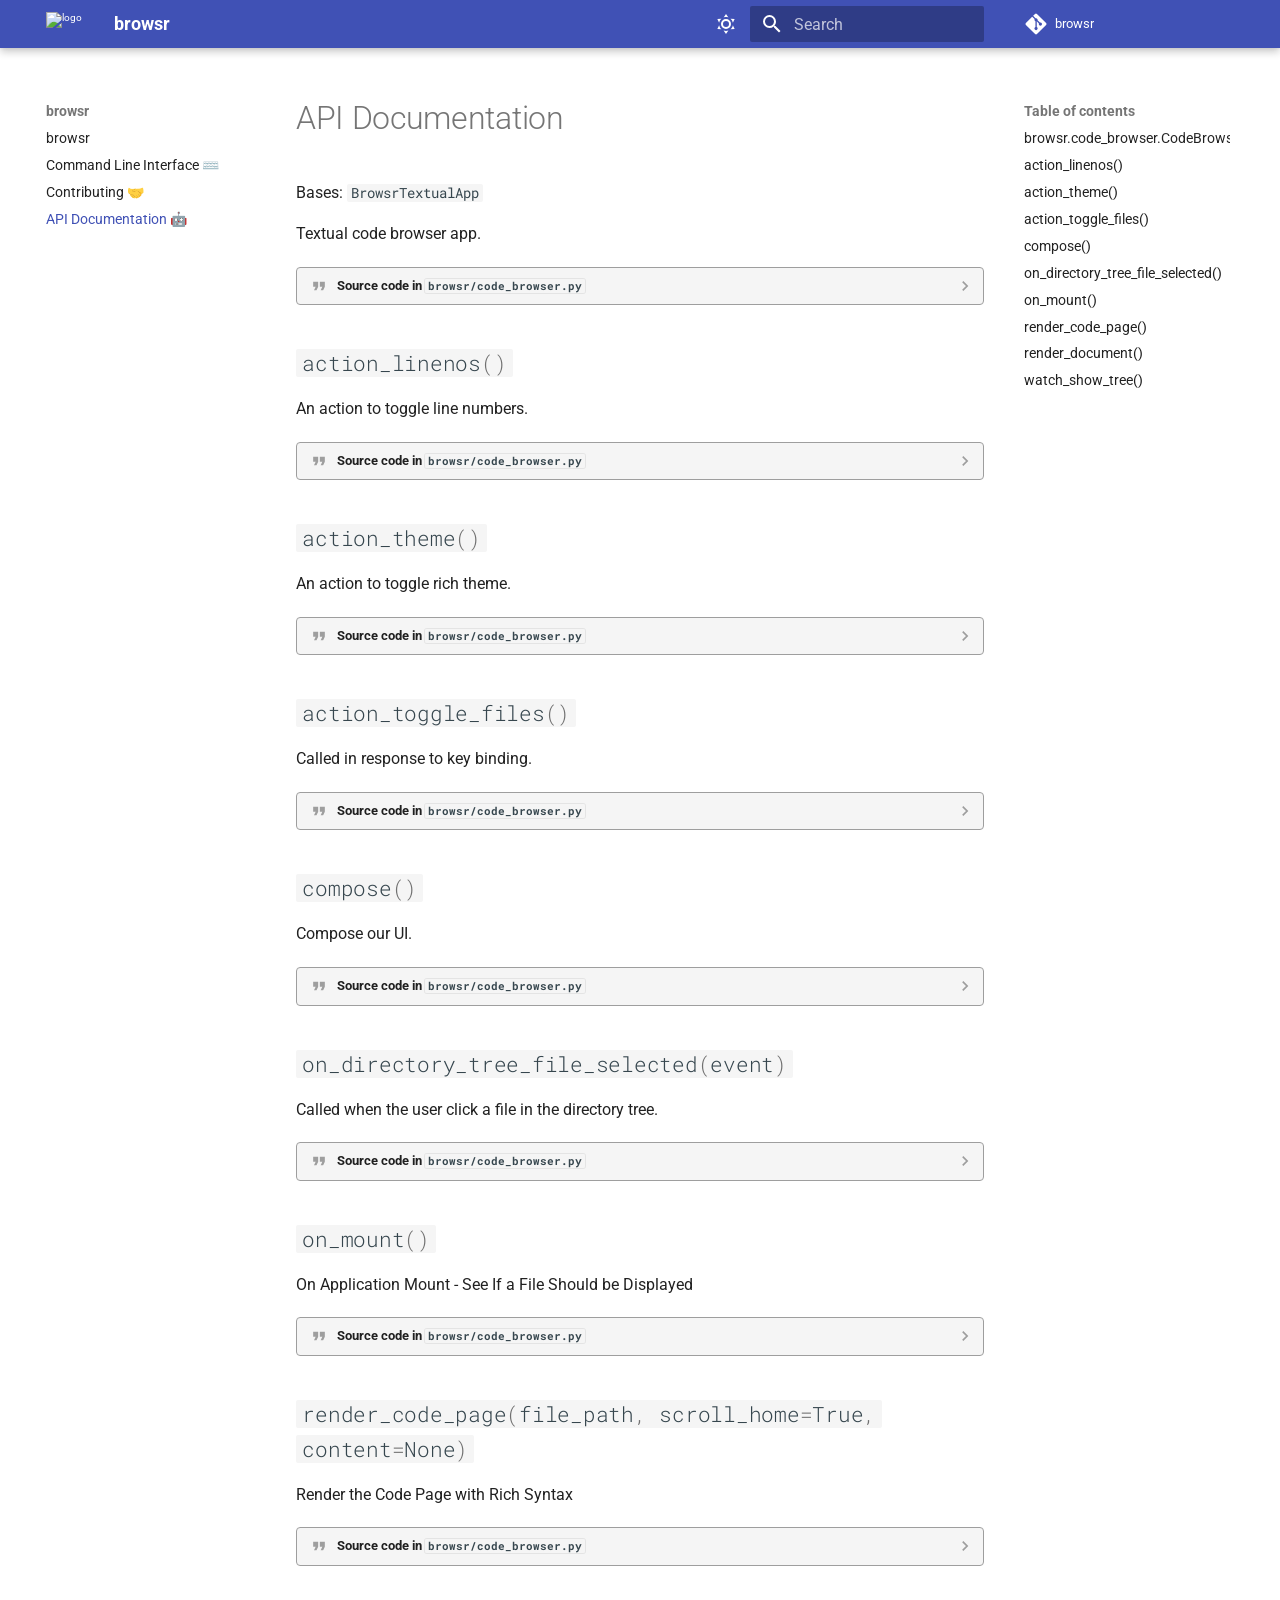
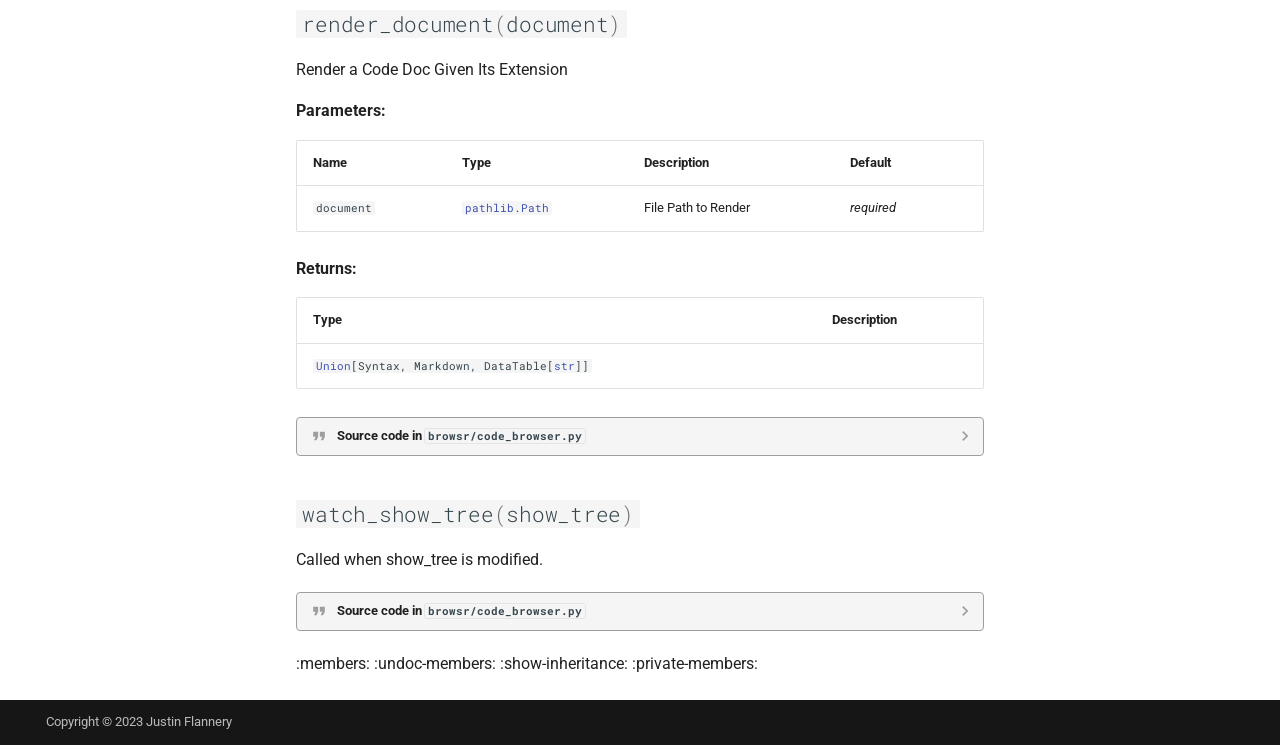
==== api_documentation/index.html @ b97475aa "Deployed babff5e with MkDocs version: 1.4.3" ====
<!doctype html>
<html lang="en" class="no-js">
  <head>
    
      <meta charset="utf-8">
      <meta name="viewport" content="width=device-width,initial-scale=1">
      
      
        <meta name="author" content="Justin Flannery">
      
      
      
        <link rel="prev" href="../contributing/">
      
      
      <link rel="icon" href="https://raw.githubusercontent.com/juftin/juftin/main/static/juftin.png">
      <meta name="generator" content="mkdocs-1.4.3, mkdocs-material-9.1.9">
    
    
      
        <title>API Documentation 🤖 - browsr</title>
      
    
    
      <link rel="stylesheet" href="../assets/stylesheets/main.85bb2934.min.css">
      
        
        <link rel="stylesheet" href="../assets/stylesheets/palette.a6bdf11c.min.css">
      
      

    
    
    
      
        
        
        <link rel="preconnect" href="https://fonts.gstatic.com" crossorigin>
        <link rel="stylesheet" href="https://fonts.googleapis.com/css?family=Roboto:300,300i,400,400i,700,700i%7CRoboto+Mono:400,400i,700,700i&display=fallback">
        <style>:root{--md-text-font:"Roboto";--md-code-font:"Roboto Mono"}</style>
      
    
    
      <link rel="stylesheet" href="../assets/_mkdocstrings.css">
    
    <script>__md_scope=new URL("..",location),__md_hash=e=>[...e].reduce((e,_)=>(e<<5)-e+_.charCodeAt(0),0),__md_get=(e,_=localStorage,t=__md_scope)=>JSON.parse(_.getItem(t.pathname+"."+e)),__md_set=(e,_,t=localStorage,a=__md_scope)=>{try{t.setItem(a.pathname+"."+e,JSON.stringify(_))}catch(e){}}</script>
    
      

    
    
    
  </head>
  
  
    
    
      
    
    
    
    
    <body dir="ltr" data-md-color-scheme="default" data-md-color-primary="indigo" data-md-color-accent="purple">
  
    
    
      <script>var palette=__md_get("__palette");if(palette&&"object"==typeof palette.color)for(var key of Object.keys(palette.color))document.body.setAttribute("data-md-color-"+key,palette.color[key])</script>
    
    <input class="md-toggle" data-md-toggle="drawer" type="checkbox" id="__drawer" autocomplete="off">
    <input class="md-toggle" data-md-toggle="search" type="checkbox" id="__search" autocomplete="off">
    <label class="md-overlay" for="__drawer"></label>
    <div data-md-component="skip">
      
        
        <a href="#api-documentation" class="md-skip">
          Skip to content
        </a>
      
    </div>
    <div data-md-component="announce">
      
    </div>
    
    
      

  

<header class="md-header md-header--shadow" data-md-component="header">
  <nav class="md-header__inner md-grid" aria-label="Header">
    <a href=".." title="browsr" class="md-header__button md-logo" aria-label="browsr" data-md-component="logo">
      
  <img src="https://i.imgur.com/QiAXcEm.png" alt="logo">

    </a>
    <label class="md-header__button md-icon" for="__drawer">
      <svg xmlns="http://www.w3.org/2000/svg" viewBox="0 0 24 24"><path d="M3 6h18v2H3V6m0 5h18v2H3v-2m0 5h18v2H3v-2Z"/></svg>
    </label>
    <div class="md-header__title" data-md-component="header-title">
      <div class="md-header__ellipsis">
        <div class="md-header__topic">
          <span class="md-ellipsis">
            browsr
          </span>
        </div>
        <div class="md-header__topic" data-md-component="header-topic">
          <span class="md-ellipsis">
            
              API Documentation 🤖
            
          </span>
        </div>
      </div>
    </div>
    
      
        <form class="md-header__option" data-md-component="palette">
          
            
            
            
            <input class="md-option" data-md-color-media="(prefers-color-scheme: light)" data-md-color-scheme="default" data-md-color-primary="indigo" data-md-color-accent="purple"  aria-label="Switch to dark mode"  type="radio" name="__palette" id="__palette_1">
            
              <label class="md-header__button md-icon" title="Switch to dark mode" for="__palette_2" hidden>
                <svg xmlns="http://www.w3.org/2000/svg" viewBox="0 0 24 24"><path d="M12 7a5 5 0 0 1 5 5 5 5 0 0 1-5 5 5 5 0 0 1-5-5 5 5 0 0 1 5-5m0 2a3 3 0 0 0-3 3 3 3 0 0 0 3 3 3 3 0 0 0 3-3 3 3 0 0 0-3-3m0-7 2.39 3.42C13.65 5.15 12.84 5 12 5c-.84 0-1.65.15-2.39.42L12 2M3.34 7l4.16-.35A7.2 7.2 0 0 0 5.94 8.5c-.44.74-.69 1.5-.83 2.29L3.34 7m.02 10 1.76-3.77a7.131 7.131 0 0 0 2.38 4.14L3.36 17M20.65 7l-1.77 3.79a7.023 7.023 0 0 0-2.38-4.15l4.15.36m-.01 10-4.14.36c.59-.51 1.12-1.14 1.54-1.86.42-.73.69-1.5.83-2.29L20.64 17M12 22l-2.41-3.44c.74.27 1.55.44 2.41.44.82 0 1.63-.17 2.37-.44L12 22Z"/></svg>
              </label>
            
          
            
            
            
            <input class="md-option" data-md-color-media="(prefers-color-scheme: dark)" data-md-color-scheme="slate" data-md-color-primary="black" data-md-color-accent="indigo"  aria-label="Switch to light mode"  type="radio" name="__palette" id="__palette_2">
            
              <label class="md-header__button md-icon" title="Switch to light mode" for="__palette_1" hidden>
                <svg xmlns="http://www.w3.org/2000/svg" viewBox="0 0 24 24"><path d="m17.75 4.09-2.53 1.94.91 3.06-2.63-1.81-2.63 1.81.91-3.06-2.53-1.94L12.44 4l1.06-3 1.06 3 3.19.09m3.5 6.91-1.64 1.25.59 1.98-1.7-1.17-1.7 1.17.59-1.98L15.75 11l2.06-.05L18.5 9l.69 1.95 2.06.05m-2.28 4.95c.83-.08 1.72 1.1 1.19 1.85-.32.45-.66.87-1.08 1.27C15.17 23 8.84 23 4.94 19.07c-3.91-3.9-3.91-10.24 0-14.14.4-.4.82-.76 1.27-1.08.75-.53 1.93.36 1.85 1.19-.27 2.86.69 5.83 2.89 8.02a9.96 9.96 0 0 0 8.02 2.89m-1.64 2.02a12.08 12.08 0 0 1-7.8-3.47c-2.17-2.19-3.33-5-3.49-7.82-2.81 3.14-2.7 7.96.31 10.98 3.02 3.01 7.84 3.12 10.98.31Z"/></svg>
              </label>
            
          
        </form>
      
    
    
    
      <label class="md-header__button md-icon" for="__search">
        <svg xmlns="http://www.w3.org/2000/svg" viewBox="0 0 24 24"><path d="M9.5 3A6.5 6.5 0 0 1 16 9.5c0 1.61-.59 3.09-1.56 4.23l.27.27h.79l5 5-1.5 1.5-5-5v-.79l-.27-.27A6.516 6.516 0 0 1 9.5 16 6.5 6.5 0 0 1 3 9.5 6.5 6.5 0 0 1 9.5 3m0 2C7 5 5 7 5 9.5S7 14 9.5 14 14 12 14 9.5 12 5 9.5 5Z"/></svg>
      </label>
      <div class="md-search" data-md-component="search" role="dialog">
  <label class="md-search__overlay" for="__search"></label>
  <div class="md-search__inner" role="search">
    <form class="md-search__form" name="search">
      <input type="text" class="md-search__input" name="query" aria-label="Search" placeholder="Search" autocapitalize="off" autocorrect="off" autocomplete="off" spellcheck="false" data-md-component="search-query" required>
      <label class="md-search__icon md-icon" for="__search">
        <svg xmlns="http://www.w3.org/2000/svg" viewBox="0 0 24 24"><path d="M9.5 3A6.5 6.5 0 0 1 16 9.5c0 1.61-.59 3.09-1.56 4.23l.27.27h.79l5 5-1.5 1.5-5-5v-.79l-.27-.27A6.516 6.516 0 0 1 9.5 16 6.5 6.5 0 0 1 3 9.5 6.5 6.5 0 0 1 9.5 3m0 2C7 5 5 7 5 9.5S7 14 9.5 14 14 12 14 9.5 12 5 9.5 5Z"/></svg>
        <svg xmlns="http://www.w3.org/2000/svg" viewBox="0 0 24 24"><path d="M20 11v2H8l5.5 5.5-1.42 1.42L4.16 12l7.92-7.92L13.5 5.5 8 11h12Z"/></svg>
      </label>
      <nav class="md-search__options" aria-label="Search">
        
        <button type="reset" class="md-search__icon md-icon" title="Clear" aria-label="Clear" tabindex="-1">
          <svg xmlns="http://www.w3.org/2000/svg" viewBox="0 0 24 24"><path d="M19 6.41 17.59 5 12 10.59 6.41 5 5 6.41 10.59 12 5 17.59 6.41 19 12 13.41 17.59 19 19 17.59 13.41 12 19 6.41Z"/></svg>
        </button>
      </nav>
      
    </form>
    <div class="md-search__output">
      <div class="md-search__scrollwrap" data-md-scrollfix>
        <div class="md-search-result" data-md-component="search-result">
          <div class="md-search-result__meta">
            Initializing search
          </div>
          <ol class="md-search-result__list" role="presentation"></ol>
        </div>
      </div>
    </div>
  </div>
</div>
    
    
      <div class="md-header__source">
        <a href="https://github.com/juftin/browsr" title="Go to repository" class="md-source" data-md-component="source">
  <div class="md-source__icon md-icon">
    
    <svg xmlns="http://www.w3.org/2000/svg" viewBox="0 0 448 512"><!--! Font Awesome Free 6.4.0 by @fontawesome - https://fontawesome.com License - https://fontawesome.com/license/free (Icons: CC BY 4.0, Fonts: SIL OFL 1.1, Code: MIT License) Copyright 2023 Fonticons, Inc.--><path d="M439.55 236.05 244 40.45a28.87 28.87 0 0 0-40.81 0l-40.66 40.63 51.52 51.52c27.06-9.14 52.68 16.77 43.39 43.68l49.66 49.66c34.23-11.8 61.18 31 35.47 56.69-26.49 26.49-70.21-2.87-56-37.34L240.22 199v121.85c25.3 12.54 22.26 41.85 9.08 55a34.34 34.34 0 0 1-48.55 0c-17.57-17.6-11.07-46.91 11.25-56v-123c-20.8-8.51-24.6-30.74-18.64-45L142.57 101 8.45 235.14a28.86 28.86 0 0 0 0 40.81l195.61 195.6a28.86 28.86 0 0 0 40.8 0l194.69-194.69a28.86 28.86 0 0 0 0-40.81z"/></svg>
  </div>
  <div class="md-source__repository">
    browsr
  </div>
</a>
      </div>
    
  </nav>
  
</header>
    
    <div class="md-container" data-md-component="container">
      
      
        
          
        
      
      <main class="md-main" data-md-component="main">
        <div class="md-main__inner md-grid">
          
            
              
              <div class="md-sidebar md-sidebar--primary" data-md-component="sidebar" data-md-type="navigation" >
                <div class="md-sidebar__scrollwrap">
                  <div class="md-sidebar__inner">
                    


<nav class="md-nav md-nav--primary" aria-label="Navigation" data-md-level="0">
  <label class="md-nav__title" for="__drawer">
    <a href=".." title="browsr" class="md-nav__button md-logo" aria-label="browsr" data-md-component="logo">
      
  <img src="https://i.imgur.com/QiAXcEm.png" alt="logo">

    </a>
    browsr
  </label>
  
    <div class="md-nav__source">
      <a href="https://github.com/juftin/browsr" title="Go to repository" class="md-source" data-md-component="source">
  <div class="md-source__icon md-icon">
    
    <svg xmlns="http://www.w3.org/2000/svg" viewBox="0 0 448 512"><!--! Font Awesome Free 6.4.0 by @fontawesome - https://fontawesome.com License - https://fontawesome.com/license/free (Icons: CC BY 4.0, Fonts: SIL OFL 1.1, Code: MIT License) Copyright 2023 Fonticons, Inc.--><path d="M439.55 236.05 244 40.45a28.87 28.87 0 0 0-40.81 0l-40.66 40.63 51.52 51.52c27.06-9.14 52.68 16.77 43.39 43.68l49.66 49.66c34.23-11.8 61.18 31 35.47 56.69-26.49 26.49-70.21-2.87-56-37.34L240.22 199v121.85c25.3 12.54 22.26 41.85 9.08 55a34.34 34.34 0 0 1-48.55 0c-17.57-17.6-11.07-46.91 11.25-56v-123c-20.8-8.51-24.6-30.74-18.64-45L142.57 101 8.45 235.14a28.86 28.86 0 0 0 0 40.81l195.61 195.6a28.86 28.86 0 0 0 40.8 0l194.69-194.69a28.86 28.86 0 0 0 0-40.81z"/></svg>
  </div>
  <div class="md-source__repository">
    browsr
  </div>
</a>
    </div>
  
  <ul class="md-nav__list" data-md-scrollfix>
    
      
      
      

  
  
  
    <li class="md-nav__item">
      <a href=".." class="md-nav__link">
        browsr
      </a>
    </li>
  

    
      
      
      

  
  
  
    <li class="md-nav__item">
      <a href="../cli/" class="md-nav__link">
        Command Line Interface ⌨️
      </a>
    </li>
  

    
      
      
      

  
  
  
    <li class="md-nav__item">
      <a href="../contributing/" class="md-nav__link">
        Contributing 🤝
      </a>
    </li>
  

    
      
      
      

  
  
    
  
  
    <li class="md-nav__item md-nav__item--active">
      
      <input class="md-nav__toggle md-toggle" type="checkbox" id="__toc">
      
      
        
      
      
        <label class="md-nav__link md-nav__link--active" for="__toc">
          API Documentation 🤖
          <span class="md-nav__icon md-icon"></span>
        </label>
      
      <a href="./" class="md-nav__link md-nav__link--active">
        API Documentation 🤖
      </a>
      
        

<nav class="md-nav md-nav--secondary" aria-label="Table of contents">
  
  
  
    
  
  
    <label class="md-nav__title" for="__toc">
      <span class="md-nav__icon md-icon"></span>
      Table of contents
    </label>
    <ul class="md-nav__list" data-md-component="toc" data-md-scrollfix>
      
        <li class="md-nav__item">
  <a href="#browsr.code_browser.CodeBrowser" class="md-nav__link">
    browsr.code_browser.CodeBrowser
  </a>
  
</li>
      
        <li class="md-nav__item">
  <a href="#browsr.code_browser.CodeBrowser.action_linenos" class="md-nav__link">
    action_linenos()
  </a>
  
</li>
      
        <li class="md-nav__item">
  <a href="#browsr.code_browser.CodeBrowser.action_theme" class="md-nav__link">
    action_theme()
  </a>
  
</li>
      
        <li class="md-nav__item">
  <a href="#browsr.code_browser.CodeBrowser.action_toggle_files" class="md-nav__link">
    action_toggle_files()
  </a>
  
</li>
      
        <li class="md-nav__item">
  <a href="#browsr.code_browser.CodeBrowser.compose" class="md-nav__link">
    compose()
  </a>
  
</li>
      
        <li class="md-nav__item">
  <a href="#browsr.code_browser.CodeBrowser.on_directory_tree_file_selected" class="md-nav__link">
    on_directory_tree_file_selected()
  </a>
  
</li>
      
        <li class="md-nav__item">
  <a href="#browsr.code_browser.CodeBrowser.on_mount" class="md-nav__link">
    on_mount()
  </a>
  
</li>
      
        <li class="md-nav__item">
  <a href="#browsr.code_browser.CodeBrowser.render_code_page" class="md-nav__link">
    render_code_page()
  </a>
  
</li>
      
        <li class="md-nav__item">
  <a href="#browsr.code_browser.CodeBrowser.render_document" class="md-nav__link">
    render_document()
  </a>
  
</li>
      
        <li class="md-nav__item">
  <a href="#browsr.code_browser.CodeBrowser.watch_show_tree" class="md-nav__link">
    watch_show_tree()
  </a>
  
</li>
      
    </ul>
  
</nav>
      
    </li>
  

    
  </ul>
</nav>
                  </div>
                </div>
              </div>
            
            
              
              <div class="md-sidebar md-sidebar--secondary" data-md-component="sidebar" data-md-type="toc" >
                <div class="md-sidebar__scrollwrap">
                  <div class="md-sidebar__inner">
                    

<nav class="md-nav md-nav--secondary" aria-label="Table of contents">
  
  
  
    
  
  
    <label class="md-nav__title" for="__toc">
      <span class="md-nav__icon md-icon"></span>
      Table of contents
    </label>
    <ul class="md-nav__list" data-md-component="toc" data-md-scrollfix>
      
        <li class="md-nav__item">
  <a href="#browsr.code_browser.CodeBrowser" class="md-nav__link">
    browsr.code_browser.CodeBrowser
  </a>
  
</li>
      
        <li class="md-nav__item">
  <a href="#browsr.code_browser.CodeBrowser.action_linenos" class="md-nav__link">
    action_linenos()
  </a>
  
</li>
      
        <li class="md-nav__item">
  <a href="#browsr.code_browser.CodeBrowser.action_theme" class="md-nav__link">
    action_theme()
  </a>
  
</li>
      
        <li class="md-nav__item">
  <a href="#browsr.code_browser.CodeBrowser.action_toggle_files" class="md-nav__link">
    action_toggle_files()
  </a>
  
</li>
      
        <li class="md-nav__item">
  <a href="#browsr.code_browser.CodeBrowser.compose" class="md-nav__link">
    compose()
  </a>
  
</li>
      
        <li class="md-nav__item">
  <a href="#browsr.code_browser.CodeBrowser.on_directory_tree_file_selected" class="md-nav__link">
    on_directory_tree_file_selected()
  </a>
  
</li>
      
        <li class="md-nav__item">
  <a href="#browsr.code_browser.CodeBrowser.on_mount" class="md-nav__link">
    on_mount()
  </a>
  
</li>
      
        <li class="md-nav__item">
  <a href="#browsr.code_browser.CodeBrowser.render_code_page" class="md-nav__link">
    render_code_page()
  </a>
  
</li>
      
        <li class="md-nav__item">
  <a href="#browsr.code_browser.CodeBrowser.render_document" class="md-nav__link">
    render_document()
  </a>
  
</li>
      
        <li class="md-nav__item">
  <a href="#browsr.code_browser.CodeBrowser.watch_show_tree" class="md-nav__link">
    watch_show_tree()
  </a>
  
</li>
      
    </ul>
  
</nav>
                  </div>
                </div>
              </div>
            
          
          
            <div class="md-content" data-md-component="content">
              <article class="md-content__inner md-typeset">
                
                  

  
  


<h1 id="api-documentation">API Documentation<a class="headerlink" href="#api-documentation" title="Permanent link">#</a></h1>


<div class="doc doc-object doc-class">


<a id="browsr.code_browser.CodeBrowser"></a>
  <div class="doc doc-contents first">
      <p class="doc doc-class-bases">
        Bases: <code><span title="browsr._base.BrowsrTextualApp">BrowsrTextualApp</span></code></p>

  
      <p>Textual code browser app.</p>


        <details class="quote">
          <summary>Source code in <code>browsr/code_browser.py</code></summary>
          <div class="highlight"><table class="highlighttable"><tr><td class="linenos"><div class="linenodiv"><pre><span></span><span class="normal"><a href="#__codelineno-0-75"> 75</a></span>
<span class="normal"><a href="#__codelineno-0-76"> 76</a></span>
<span class="normal"><a href="#__codelineno-0-77"> 77</a></span>
<span class="normal"><a href="#__codelineno-0-78"> 78</a></span>
<span class="normal"><a href="#__codelineno-0-79"> 79</a></span>
<span class="normal"><a href="#__codelineno-0-80"> 80</a></span>
<span class="normal"><a href="#__codelineno-0-81"> 81</a></span>
<span class="normal"><a href="#__codelineno-0-82"> 82</a></span>
<span class="normal"><a href="#__codelineno-0-83"> 83</a></span>
<span class="normal"><a href="#__codelineno-0-84"> 84</a></span>
<span class="normal"><a href="#__codelineno-0-85"> 85</a></span>
<span class="normal"><a href="#__codelineno-0-86"> 86</a></span>
<span class="normal"><a href="#__codelineno-0-87"> 87</a></span>
<span class="normal"><a href="#__codelineno-0-88"> 88</a></span>
<span class="normal"><a href="#__codelineno-0-89"> 89</a></span>
<span class="normal"><a href="#__codelineno-0-90"> 90</a></span>
<span class="normal"><a href="#__codelineno-0-91"> 91</a></span>
<span class="normal"><a href="#__codelineno-0-92"> 92</a></span>
<span class="normal"><a href="#__codelineno-0-93"> 93</a></span>
<span class="normal"><a href="#__codelineno-0-94"> 94</a></span>
<span class="normal"><a href="#__codelineno-0-95"> 95</a></span>
<span class="normal"><a href="#__codelineno-0-96"> 96</a></span>
<span class="normal"><a href="#__codelineno-0-97"> 97</a></span>
<span class="normal"><a href="#__codelineno-0-98"> 98</a></span>
<span class="normal"><a href="#__codelineno-0-99"> 99</a></span>
<span class="normal"><a href="#__codelineno-0-100">100</a></span>
<span class="normal"><a href="#__codelineno-0-101">101</a></span>
<span class="normal"><a href="#__codelineno-0-102">102</a></span>
<span class="normal"><a href="#__codelineno-0-103">103</a></span>
<span class="normal"><a href="#__codelineno-0-104">104</a></span>
<span class="normal"><a href="#__codelineno-0-105">105</a></span>
<span class="normal"><a href="#__codelineno-0-106">106</a></span>
<span class="normal"><a href="#__codelineno-0-107">107</a></span>
<span class="normal"><a href="#__codelineno-0-108">108</a></span>
<span class="normal"><a href="#__codelineno-0-109">109</a></span>
<span class="normal"><a href="#__codelineno-0-110">110</a></span>
<span class="normal"><a href="#__codelineno-0-111">111</a></span>
<span class="normal"><a href="#__codelineno-0-112">112</a></span>
<span class="normal"><a href="#__codelineno-0-113">113</a></span>
<span class="normal"><a href="#__codelineno-0-114">114</a></span>
<span class="normal"><a href="#__codelineno-0-115">115</a></span>
<span class="normal"><a href="#__codelineno-0-116">116</a></span>
<span class="normal"><a href="#__codelineno-0-117">117</a></span>
<span class="normal"><a href="#__codelineno-0-118">118</a></span>
<span class="normal"><a href="#__codelineno-0-119">119</a></span>
<span class="normal"><a href="#__codelineno-0-120">120</a></span>
<span class="normal"><a href="#__codelineno-0-121">121</a></span>
<span class="normal"><a href="#__codelineno-0-122">122</a></span>
<span class="normal"><a href="#__codelineno-0-123">123</a></span>
<span class="normal"><a href="#__codelineno-0-124">124</a></span>
<span class="normal"><a href="#__codelineno-0-125">125</a></span>
<span class="normal"><a href="#__codelineno-0-126">126</a></span>
<span class="normal"><a href="#__codelineno-0-127">127</a></span>
<span class="normal"><a href="#__codelineno-0-128">128</a></span>
<span class="normal"><a href="#__codelineno-0-129">129</a></span>
<span class="normal"><a href="#__codelineno-0-130">130</a></span>
<span class="normal"><a href="#__codelineno-0-131">131</a></span>
<span class="normal"><a href="#__codelineno-0-132">132</a></span>
<span class="normal"><a href="#__codelineno-0-133">133</a></span>
<span class="normal"><a href="#__codelineno-0-134">134</a></span>
<span class="normal"><a href="#__codelineno-0-135">135</a></span>
<span class="normal"><a href="#__codelineno-0-136">136</a></span>
<span class="normal"><a href="#__codelineno-0-137">137</a></span>
<span class="normal"><a href="#__codelineno-0-138">138</a></span>
<span class="normal"><a href="#__codelineno-0-139">139</a></span>
<span class="normal"><a href="#__codelineno-0-140">140</a></span>
<span class="normal"><a href="#__codelineno-0-141">141</a></span>
<span class="normal"><a href="#__codelineno-0-142">142</a></span>
<span class="normal"><a href="#__codelineno-0-143">143</a></span>
<span class="normal"><a href="#__codelineno-0-144">144</a></span>
<span class="normal"><a href="#__codelineno-0-145">145</a></span>
<span class="normal"><a href="#__codelineno-0-146">146</a></span>
<span class="normal"><a href="#__codelineno-0-147">147</a></span>
<span class="normal"><a href="#__codelineno-0-148">148</a></span>
<span class="normal"><a href="#__codelineno-0-149">149</a></span>
<span class="normal"><a href="#__codelineno-0-150">150</a></span>
<span class="normal"><a href="#__codelineno-0-151">151</a></span>
<span class="normal"><a href="#__codelineno-0-152">152</a></span>
<span class="normal"><a href="#__codelineno-0-153">153</a></span>
<span class="normal"><a href="#__codelineno-0-154">154</a></span>
<span class="normal"><a href="#__codelineno-0-155">155</a></span>
<span class="normal"><a href="#__codelineno-0-156">156</a></span>
<span class="normal"><a href="#__codelineno-0-157">157</a></span>
<span class="normal"><a href="#__codelineno-0-158">158</a></span>
<span class="normal"><a href="#__codelineno-0-159">159</a></span>
<span class="normal"><a href="#__codelineno-0-160">160</a></span>
<span class="normal"><a href="#__codelineno-0-161">161</a></span>
<span class="normal"><a href="#__codelineno-0-162">162</a></span>
<span class="normal"><a href="#__codelineno-0-163">163</a></span>
<span class="normal"><a href="#__codelineno-0-164">164</a></span>
<span class="normal"><a href="#__codelineno-0-165">165</a></span>
<span class="normal"><a href="#__codelineno-0-166">166</a></span>
<span class="normal"><a href="#__codelineno-0-167">167</a></span>
<span class="normal"><a href="#__codelineno-0-168">168</a></span>
<span class="normal"><a href="#__codelineno-0-169">169</a></span>
<span class="normal"><a href="#__codelineno-0-170">170</a></span>
<span class="normal"><a href="#__codelineno-0-171">171</a></span>
<span class="normal"><a href="#__codelineno-0-172">172</a></span>
<span class="normal"><a href="#__codelineno-0-173">173</a></span>
<span class="normal"><a href="#__codelineno-0-174">174</a></span>
<span class="normal"><a href="#__codelineno-0-175">175</a></span>
<span class="normal"><a href="#__codelineno-0-176">176</a></span>
<span class="normal"><a href="#__codelineno-0-177">177</a></span>
<span class="normal"><a href="#__codelineno-0-178">178</a></span>
<span class="normal"><a href="#__codelineno-0-179">179</a></span>
<span class="normal"><a href="#__codelineno-0-180">180</a></span>
<span class="normal"><a href="#__codelineno-0-181">181</a></span>
<span class="normal"><a href="#__codelineno-0-182">182</a></span>
<span class="normal"><a href="#__codelineno-0-183">183</a></span>
<span class="normal"><a href="#__codelineno-0-184">184</a></span>
<span class="normal"><a href="#__codelineno-0-185">185</a></span>
<span class="normal"><a href="#__codelineno-0-186">186</a></span>
<span class="normal"><a href="#__codelineno-0-187">187</a></span>
<span class="normal"><a href="#__codelineno-0-188">188</a></span>
<span class="normal"><a href="#__codelineno-0-189">189</a></span>
<span class="normal"><a href="#__codelineno-0-190">190</a></span>
<span class="normal"><a href="#__codelineno-0-191">191</a></span>
<span class="normal"><a href="#__codelineno-0-192">192</a></span>
<span class="normal"><a href="#__codelineno-0-193">193</a></span>
<span class="normal"><a href="#__codelineno-0-194">194</a></span>
<span class="normal"><a href="#__codelineno-0-195">195</a></span>
<span class="normal"><a href="#__codelineno-0-196">196</a></span>
<span class="normal"><a href="#__codelineno-0-197">197</a></span>
<span class="normal"><a href="#__codelineno-0-198">198</a></span>
<span class="normal"><a href="#__codelineno-0-199">199</a></span>
<span class="normal"><a href="#__codelineno-0-200">200</a></span>
<span class="normal"><a href="#__codelineno-0-201">201</a></span>
<span class="normal"><a href="#__codelineno-0-202">202</a></span>
<span class="normal"><a href="#__codelineno-0-203">203</a></span>
<span class="normal"><a href="#__codelineno-0-204">204</a></span>
<span class="normal"><a href="#__codelineno-0-205">205</a></span>
<span class="normal"><a href="#__codelineno-0-206">206</a></span>
<span class="normal"><a href="#__codelineno-0-207">207</a></span>
<span class="normal"><a href="#__codelineno-0-208">208</a></span>
<span class="normal"><a href="#__codelineno-0-209">209</a></span>
<span class="normal"><a href="#__codelineno-0-210">210</a></span>
<span class="normal"><a href="#__codelineno-0-211">211</a></span>
<span class="normal"><a href="#__codelineno-0-212">212</a></span>
<span class="normal"><a href="#__codelineno-0-213">213</a></span>
<span class="normal"><a href="#__codelineno-0-214">214</a></span>
<span class="normal"><a href="#__codelineno-0-215">215</a></span>
<span class="normal"><a href="#__codelineno-0-216">216</a></span>
<span class="normal"><a href="#__codelineno-0-217">217</a></span>
<span class="normal"><a href="#__codelineno-0-218">218</a></span>
<span class="normal"><a href="#__codelineno-0-219">219</a></span>
<span class="normal"><a href="#__codelineno-0-220">220</a></span>
<span class="normal"><a href="#__codelineno-0-221">221</a></span>
<span class="normal"><a href="#__codelineno-0-222">222</a></span>
<span class="normal"><a href="#__codelineno-0-223">223</a></span>
<span class="normal"><a href="#__codelineno-0-224">224</a></span>
<span class="normal"><a href="#__codelineno-0-225">225</a></span>
<span class="normal"><a href="#__codelineno-0-226">226</a></span>
<span class="normal"><a href="#__codelineno-0-227">227</a></span>
<span class="normal"><a href="#__codelineno-0-228">228</a></span>
<span class="normal"><a href="#__codelineno-0-229">229</a></span>
<span class="normal"><a href="#__codelineno-0-230">230</a></span>
<span class="normal"><a href="#__codelineno-0-231">231</a></span>
<span class="normal"><a href="#__codelineno-0-232">232</a></span>
<span class="normal"><a href="#__codelineno-0-233">233</a></span>
<span class="normal"><a href="#__codelineno-0-234">234</a></span>
<span class="normal"><a href="#__codelineno-0-235">235</a></span>
<span class="normal"><a href="#__codelineno-0-236">236</a></span>
<span class="normal"><a href="#__codelineno-0-237">237</a></span>
<span class="normal"><a href="#__codelineno-0-238">238</a></span>
<span class="normal"><a href="#__codelineno-0-239">239</a></span>
<span class="normal"><a href="#__codelineno-0-240">240</a></span>
<span class="normal"><a href="#__codelineno-0-241">241</a></span>
<span class="normal"><a href="#__codelineno-0-242">242</a></span>
<span class="normal"><a href="#__codelineno-0-243">243</a></span>
<span class="normal"><a href="#__codelineno-0-244">244</a></span>
<span class="normal"><a href="#__codelineno-0-245">245</a></span>
<span class="normal"><a href="#__codelineno-0-246">246</a></span>
<span class="normal"><a href="#__codelineno-0-247">247</a></span>
<span class="normal"><a href="#__codelineno-0-248">248</a></span>
<span class="normal"><a href="#__codelineno-0-249">249</a></span>
<span class="normal"><a href="#__codelineno-0-250">250</a></span>
<span class="normal"><a href="#__codelineno-0-251">251</a></span>
<span class="normal"><a href="#__codelineno-0-252">252</a></span>
<span class="normal"><a href="#__codelineno-0-253">253</a></span>
<span class="normal"><a href="#__codelineno-0-254">254</a></span>
<span class="normal"><a href="#__codelineno-0-255">255</a></span>
<span class="normal"><a href="#__codelineno-0-256">256</a></span>
<span class="normal"><a href="#__codelineno-0-257">257</a></span>
<span class="normal"><a href="#__codelineno-0-258">258</a></span>
<span class="normal"><a href="#__codelineno-0-259">259</a></span>
<span class="normal"><a href="#__codelineno-0-260">260</a></span>
<span class="normal"><a href="#__codelineno-0-261">261</a></span>
<span class="normal"><a href="#__codelineno-0-262">262</a></span>
<span class="normal"><a href="#__codelineno-0-263">263</a></span>
<span class="normal"><a href="#__codelineno-0-264">264</a></span>
<span class="normal"><a href="#__codelineno-0-265">265</a></span>
<span class="normal"><a href="#__codelineno-0-266">266</a></span>
<span class="normal"><a href="#__codelineno-0-267">267</a></span>
<span class="normal"><a href="#__codelineno-0-268">268</a></span>
<span class="normal"><a href="#__codelineno-0-269">269</a></span>
<span class="normal"><a href="#__codelineno-0-270">270</a></span>
<span class="normal"><a href="#__codelineno-0-271">271</a></span>
<span class="normal"><a href="#__codelineno-0-272">272</a></span>
<span class="normal"><a href="#__codelineno-0-273">273</a></span>
<span class="normal"><a href="#__codelineno-0-274">274</a></span>
<span class="normal"><a href="#__codelineno-0-275">275</a></span>
<span class="normal"><a href="#__codelineno-0-276">276</a></span>
<span class="normal"><a href="#__codelineno-0-277">277</a></span>
<span class="normal"><a href="#__codelineno-0-278">278</a></span>
<span class="normal"><a href="#__codelineno-0-279">279</a></span>
<span class="normal"><a href="#__codelineno-0-280">280</a></span>
<span class="normal"><a href="#__codelineno-0-281">281</a></span>
<span class="normal"><a href="#__codelineno-0-282">282</a></span>
<span class="normal"><a href="#__codelineno-0-283">283</a></span>
<span class="normal"><a href="#__codelineno-0-284">284</a></span>
<span class="normal"><a href="#__codelineno-0-285">285</a></span>
<span class="normal"><a href="#__codelineno-0-286">286</a></span>
<span class="normal"><a href="#__codelineno-0-287">287</a></span>
<span class="normal"><a href="#__codelineno-0-288">288</a></span>
<span class="normal"><a href="#__codelineno-0-289">289</a></span>
<span class="normal"><a href="#__codelineno-0-290">290</a></span>
<span class="normal"><a href="#__codelineno-0-291">291</a></span>
<span class="normal"><a href="#__codelineno-0-292">292</a></span>
<span class="normal"><a href="#__codelineno-0-293">293</a></span>
<span class="normal"><a href="#__codelineno-0-294">294</a></span>
<span class="normal"><a href="#__codelineno-0-295">295</a></span>
<span class="normal"><a href="#__codelineno-0-296">296</a></span>
<span class="normal"><a href="#__codelineno-0-297">297</a></span>
<span class="normal"><a href="#__codelineno-0-298">298</a></span>
<span class="normal"><a href="#__codelineno-0-299">299</a></span>
<span class="normal"><a href="#__codelineno-0-300">300</a></span>
<span class="normal"><a href="#__codelineno-0-301">301</a></span>
<span class="normal"><a href="#__codelineno-0-302">302</a></span>
<span class="normal"><a href="#__codelineno-0-303">303</a></span>
<span class="normal"><a href="#__codelineno-0-304">304</a></span>
<span class="normal"><a href="#__codelineno-0-305">305</a></span>
<span class="normal"><a href="#__codelineno-0-306">306</a></span>
<span class="normal"><a href="#__codelineno-0-307">307</a></span>
<span class="normal"><a href="#__codelineno-0-308">308</a></span>
<span class="normal"><a href="#__codelineno-0-309">309</a></span>
<span class="normal"><a href="#__codelineno-0-310">310</a></span>
<span class="normal"><a href="#__codelineno-0-311">311</a></span>
<span class="normal"><a href="#__codelineno-0-312">312</a></span>
<span class="normal"><a href="#__codelineno-0-313">313</a></span>
<span class="normal"><a href="#__codelineno-0-314">314</a></span></pre></div></td><td class="code"><div><pre><span></span><code><a id="__codelineno-0-75" name="__codelineno-0-75"></a><span class="k">class</span> <span class="nc">CodeBrowser</span><span class="p">(</span><span class="n">BrowsrTextualApp</span><span class="p">):</span>
<a id="__codelineno-0-76" name="__codelineno-0-76"></a><span class="w">    </span><span class="sd">&quot;&quot;&quot;</span>
<a id="__codelineno-0-77" name="__codelineno-0-77"></a><span class="sd">    Textual code browser app.</span>
<a id="__codelineno-0-78" name="__codelineno-0-78"></a><span class="sd">    &quot;&quot;&quot;</span>
<a id="__codelineno-0-79" name="__codelineno-0-79"></a>
<a id="__codelineno-0-80" name="__codelineno-0-80"></a>    <span class="n">CSS_PATH</span> <span class="o">=</span> <span class="s2">&quot;code_browser.css&quot;</span>
<a id="__codelineno-0-81" name="__codelineno-0-81"></a>    <span class="n">BINDINGS</span> <span class="o">=</span> <span class="p">[</span>
<a id="__codelineno-0-82" name="__codelineno-0-82"></a>        <span class="p">(</span><span class="s2">&quot;q&quot;</span><span class="p">,</span> <span class="s2">&quot;quit&quot;</span><span class="p">,</span> <span class="s2">&quot;Quit&quot;</span><span class="p">),</span>
<a id="__codelineno-0-83" name="__codelineno-0-83"></a>        <span class="p">(</span><span class="s2">&quot;f&quot;</span><span class="p">,</span> <span class="s2">&quot;toggle_files&quot;</span><span class="p">,</span> <span class="s2">&quot;Toggle Files&quot;</span><span class="p">),</span>
<a id="__codelineno-0-84" name="__codelineno-0-84"></a>        <span class="p">(</span><span class="s2">&quot;t&quot;</span><span class="p">,</span> <span class="s2">&quot;theme&quot;</span><span class="p">,</span> <span class="s2">&quot;Toggle Theme&quot;</span><span class="p">),</span>
<a id="__codelineno-0-85" name="__codelineno-0-85"></a>        <span class="p">(</span><span class="s2">&quot;n&quot;</span><span class="p">,</span> <span class="s2">&quot;linenos&quot;</span><span class="p">,</span> <span class="s2">&quot;Toggle Line Numbers&quot;</span><span class="p">),</span>
<a id="__codelineno-0-86" name="__codelineno-0-86"></a>        <span class="p">(</span><span class="s2">&quot;d&quot;</span><span class="p">,</span> <span class="s2">&quot;toggle_dark&quot;</span><span class="p">,</span> <span class="s2">&quot;Toggle dark mode&quot;</span><span class="p">),</span>
<a id="__codelineno-0-87" name="__codelineno-0-87"></a>    <span class="p">]</span>
<a id="__codelineno-0-88" name="__codelineno-0-88"></a>
<a id="__codelineno-0-89" name="__codelineno-0-89"></a>    <span class="n">show_tree</span> <span class="o">=</span> <span class="n">var</span><span class="p">(</span><span class="kc">True</span><span class="p">)</span>
<a id="__codelineno-0-90" name="__codelineno-0-90"></a>    <span class="n">theme_index</span> <span class="o">=</span> <span class="n">var</span><span class="p">(</span><span class="mi">0</span><span class="p">)</span>
<a id="__codelineno-0-91" name="__codelineno-0-91"></a>    <span class="n">linenos</span> <span class="o">=</span> <span class="n">var</span><span class="p">(</span><span class="kc">False</span><span class="p">)</span>
<a id="__codelineno-0-92" name="__codelineno-0-92"></a>    <span class="n">rich_themes</span> <span class="o">=</span> <span class="n">favorite_themes</span>
<a id="__codelineno-0-93" name="__codelineno-0-93"></a>    <span class="n">selected_file_path</span><span class="p">:</span> <span class="n">Union</span><span class="p">[</span><span class="n">upath</span><span class="o">.</span><span class="n">UPath</span><span class="p">,</span> <span class="n">pathlib</span><span class="o">.</span><span class="n">Path</span><span class="p">,</span> <span class="kc">None</span><span class="p">,</span> <span class="n">var</span><span class="p">[</span><span class="kc">None</span><span class="p">]]</span> <span class="o">=</span> <span class="n">var</span><span class="p">(</span><span class="kc">None</span><span class="p">)</span>
<a id="__codelineno-0-94" name="__codelineno-0-94"></a>    <span class="n">force_show_tree</span> <span class="o">=</span> <span class="n">var</span><span class="p">(</span><span class="kc">False</span><span class="p">)</span>
<a id="__codelineno-0-95" name="__codelineno-0-95"></a>
<a id="__codelineno-0-96" name="__codelineno-0-96"></a>    <span class="n">traceback</span><span class="o">.</span><span class="n">install</span><span class="p">(</span><span class="n">show_locals</span><span class="o">=</span><span class="kc">True</span><span class="p">)</span>
<a id="__codelineno-0-97" name="__codelineno-0-97"></a>
<a id="__codelineno-0-98" name="__codelineno-0-98"></a>    <span class="k">def</span> <span class="nf">watch_show_tree</span><span class="p">(</span><span class="bp">self</span><span class="p">,</span> <span class="n">show_tree</span><span class="p">:</span> <span class="nb">bool</span><span class="p">)</span> <span class="o">-&gt;</span> <span class="kc">None</span><span class="p">:</span>
<a id="__codelineno-0-99" name="__codelineno-0-99"></a><span class="w">        </span><span class="sd">&quot;&quot;&quot;</span>
<a id="__codelineno-0-100" name="__codelineno-0-100"></a><span class="sd">        Called when show_tree is modified.</span>
<a id="__codelineno-0-101" name="__codelineno-0-101"></a><span class="sd">        &quot;&quot;&quot;</span>
<a id="__codelineno-0-102" name="__codelineno-0-102"></a>        <span class="bp">self</span><span class="o">.</span><span class="n">set_class</span><span class="p">(</span><span class="n">show_tree</span><span class="p">,</span> <span class="s2">&quot;-show-tree&quot;</span><span class="p">)</span>
<a id="__codelineno-0-103" name="__codelineno-0-103"></a>
<a id="__codelineno-0-104" name="__codelineno-0-104"></a>    <span class="k">def</span> <span class="nf">compose</span><span class="p">(</span><span class="bp">self</span><span class="p">)</span> <span class="o">-&gt;</span> <span class="n">Iterable</span><span class="p">[</span><span class="n">Widget</span><span class="p">]:</span>
<a id="__codelineno-0-105" name="__codelineno-0-105"></a><span class="w">        </span><span class="sd">&quot;&quot;&quot;</span>
<a id="__codelineno-0-106" name="__codelineno-0-106"></a><span class="sd">        Compose our UI.</span>
<a id="__codelineno-0-107" name="__codelineno-0-107"></a><span class="sd">        &quot;&quot;&quot;</span>
<a id="__codelineno-0-108" name="__codelineno-0-108"></a>        <span class="k">assert</span> <span class="nb">isinstance</span><span class="p">(</span><span class="bp">self</span><span class="o">.</span><span class="n">config_object</span><span class="p">,</span> <span class="n">TextualAppContext</span><span class="p">)</span>
<a id="__codelineno-0-109" name="__codelineno-0-109"></a>        <span class="n">file_path</span> <span class="o">=</span> <span class="bp">self</span><span class="o">.</span><span class="n">config_object</span><span class="o">.</span><span class="n">path</span>
<a id="__codelineno-0-110" name="__codelineno-0-110"></a>        <span class="k">if</span> <span class="n">file_path</span><span class="o">.</span><span class="n">is_file</span><span class="p">():</span>
<a id="__codelineno-0-111" name="__codelineno-0-111"></a>            <span class="bp">self</span><span class="o">.</span><span class="n">selected_file_path</span> <span class="o">=</span> <span class="n">file_path</span>
<a id="__codelineno-0-112" name="__codelineno-0-112"></a>            <span class="n">file_path</span> <span class="o">=</span> <span class="n">file_path</span><span class="o">.</span><span class="n">parent</span>
<a id="__codelineno-0-113" name="__codelineno-0-113"></a>        <span class="k">elif</span> <span class="n">file_path</span><span class="o">.</span><span class="n">is_dir</span><span class="p">()</span> <span class="ow">and</span> <span class="n">file_path</span><span class="o">.</span><span class="n">joinpath</span><span class="p">(</span><span class="s2">&quot;README.md&quot;</span><span class="p">)</span><span class="o">.</span><span class="n">exists</span><span class="p">():</span>
<a id="__codelineno-0-114" name="__codelineno-0-114"></a>            <span class="k">if</span> <span class="n">TYPE_CHECKING</span><span class="p">:</span>
<a id="__codelineno-0-115" name="__codelineno-0-115"></a>                <span class="k">assert</span> <span class="nb">isinstance</span><span class="p">(</span><span class="n">file_path</span><span class="p">,</span> <span class="n">pathlib</span><span class="o">.</span><span class="n">Path</span><span class="p">)</span>
<a id="__codelineno-0-116" name="__codelineno-0-116"></a>            <span class="bp">self</span><span class="o">.</span><span class="n">selected_file_path</span> <span class="o">=</span> <span class="n">file_path</span><span class="o">.</span><span class="n">joinpath</span><span class="p">(</span><span class="s2">&quot;README.md&quot;</span><span class="p">)</span>
<a id="__codelineno-0-117" name="__codelineno-0-117"></a>            <span class="bp">self</span><span class="o">.</span><span class="n">force_show_tree</span> <span class="o">=</span> <span class="kc">True</span>
<a id="__codelineno-0-118" name="__codelineno-0-118"></a>        <span class="bp">self</span><span class="o">.</span><span class="n">header</span> <span class="o">=</span> <span class="n">Header</span><span class="p">()</span>
<a id="__codelineno-0-119" name="__codelineno-0-119"></a>        <span class="k">yield</span> <span class="bp">self</span><span class="o">.</span><span class="n">header</span>
<a id="__codelineno-0-120" name="__codelineno-0-120"></a>        <span class="bp">self</span><span class="o">.</span><span class="n">directory_tree</span> <span class="o">=</span> <span class="n">UniversalDirectoryTree</span><span class="p">(</span><span class="nb">str</span><span class="p">(</span><span class="n">file_path</span><span class="p">),</span> <span class="nb">id</span><span class="o">=</span><span class="s2">&quot;tree-view&quot;</span><span class="p">)</span>
<a id="__codelineno-0-121" name="__codelineno-0-121"></a>        <span class="bp">self</span><span class="o">.</span><span class="n">code_view</span> <span class="o">=</span> <span class="n">Vertical</span><span class="p">(</span><span class="n">Static</span><span class="p">(</span><span class="nb">id</span><span class="o">=</span><span class="s2">&quot;code&quot;</span><span class="p">,</span> <span class="n">expand</span><span class="o">=</span><span class="kc">True</span><span class="p">),</span> <span class="nb">id</span><span class="o">=</span><span class="s2">&quot;code-view&quot;</span><span class="p">)</span>
<a id="__codelineno-0-122" name="__codelineno-0-122"></a>        <span class="bp">self</span><span class="o">.</span><span class="n">table_view</span><span class="p">:</span> <span class="n">DataTable</span><span class="p">[</span><span class="nb">str</span><span class="p">]</span> <span class="o">=</span> <span class="n">DataTable</span><span class="p">(</span>
<a id="__codelineno-0-123" name="__codelineno-0-123"></a>            <span class="n">zebra_stripes</span><span class="o">=</span><span class="kc">True</span><span class="p">,</span> <span class="n">show_header</span><span class="o">=</span><span class="kc">True</span><span class="p">,</span> <span class="n">show_cursor</span><span class="o">=</span><span class="kc">True</span>
<a id="__codelineno-0-124" name="__codelineno-0-124"></a>        <span class="p">)</span>
<a id="__codelineno-0-125" name="__codelineno-0-125"></a>        <span class="bp">self</span><span class="o">.</span><span class="n">table_view</span><span class="o">.</span><span class="n">display</span> <span class="o">=</span> <span class="kc">False</span>
<a id="__codelineno-0-126" name="__codelineno-0-126"></a>        <span class="bp">self</span><span class="o">.</span><span class="n">container</span> <span class="o">=</span> <span class="n">Container</span><span class="p">(</span><span class="bp">self</span><span class="o">.</span><span class="n">directory_tree</span><span class="p">,</span> <span class="bp">self</span><span class="o">.</span><span class="n">code_view</span><span class="p">,</span> <span class="bp">self</span><span class="o">.</span><span class="n">table_view</span><span class="p">)</span>
<a id="__codelineno-0-127" name="__codelineno-0-127"></a>        <span class="k">yield</span> <span class="bp">self</span><span class="o">.</span><span class="n">container</span>
<a id="__codelineno-0-128" name="__codelineno-0-128"></a>        <span class="bp">self</span><span class="o">.</span><span class="n">footer</span> <span class="o">=</span> <span class="n">Footer</span><span class="p">()</span>
<a id="__codelineno-0-129" name="__codelineno-0-129"></a>        <span class="k">yield</span> <span class="bp">self</span><span class="o">.</span><span class="n">footer</span>
<a id="__codelineno-0-130" name="__codelineno-0-130"></a>
<a id="__codelineno-0-131" name="__codelineno-0-131"></a>    <span class="k">def</span> <span class="nf">render_document</span><span class="p">(</span>
<a id="__codelineno-0-132" name="__codelineno-0-132"></a>        <span class="bp">self</span><span class="p">,</span>
<a id="__codelineno-0-133" name="__codelineno-0-133"></a>        <span class="n">document</span><span class="p">:</span> <span class="n">pathlib</span><span class="o">.</span><span class="n">Path</span><span class="p">,</span>
<a id="__codelineno-0-134" name="__codelineno-0-134"></a>    <span class="p">)</span> <span class="o">-&gt;</span> <span class="n">Union</span><span class="p">[</span><span class="n">Syntax</span><span class="p">,</span> <span class="n">Markdown</span><span class="p">,</span> <span class="n">DataTable</span><span class="p">[</span><span class="nb">str</span><span class="p">]]:</span>
<a id="__codelineno-0-135" name="__codelineno-0-135"></a><span class="w">        </span><span class="sd">&quot;&quot;&quot;</span>
<a id="__codelineno-0-136" name="__codelineno-0-136"></a><span class="sd">        Render a Code Doc Given Its Extension</span>
<a id="__codelineno-0-137" name="__codelineno-0-137"></a>
<a id="__codelineno-0-138" name="__codelineno-0-138"></a><span class="sd">        Parameters</span>
<a id="__codelineno-0-139" name="__codelineno-0-139"></a><span class="sd">        ----------</span>
<a id="__codelineno-0-140" name="__codelineno-0-140"></a><span class="sd">        document: pathlib.Path</span>
<a id="__codelineno-0-141" name="__codelineno-0-141"></a><span class="sd">            File Path to Render</span>
<a id="__codelineno-0-142" name="__codelineno-0-142"></a>
<a id="__codelineno-0-143" name="__codelineno-0-143"></a><span class="sd">        Returns</span>
<a id="__codelineno-0-144" name="__codelineno-0-144"></a><span class="sd">        -------</span>
<a id="__codelineno-0-145" name="__codelineno-0-145"></a><span class="sd">        Union[Syntax, Markdown, DataTable[str]]</span>
<a id="__codelineno-0-146" name="__codelineno-0-146"></a><span class="sd">        &quot;&quot;&quot;</span>
<a id="__codelineno-0-147" name="__codelineno-0-147"></a>        <span class="k">if</span> <span class="n">document</span><span class="o">.</span><span class="n">suffix</span> <span class="o">==</span> <span class="s2">&quot;.md&quot;</span><span class="p">:</span>
<a id="__codelineno-0-148" name="__codelineno-0-148"></a>            <span class="k">return</span> <span class="n">Markdown</span><span class="p">(</span>
<a id="__codelineno-0-149" name="__codelineno-0-149"></a>                <span class="n">document</span><span class="o">.</span><span class="n">read_text</span><span class="p">(</span><span class="n">encoding</span><span class="o">=</span><span class="s2">&quot;utf-8&quot;</span><span class="p">),</span>
<a id="__codelineno-0-150" name="__codelineno-0-150"></a>                <span class="n">code_theme</span><span class="o">=</span><span class="bp">self</span><span class="o">.</span><span class="n">rich_themes</span><span class="p">[</span><span class="bp">self</span><span class="o">.</span><span class="n">theme_index</span><span class="p">],</span>
<a id="__codelineno-0-151" name="__codelineno-0-151"></a>                <span class="n">hyperlinks</span><span class="o">=</span><span class="kc">True</span><span class="p">,</span>
<a id="__codelineno-0-152" name="__codelineno-0-152"></a>            <span class="p">)</span>
<a id="__codelineno-0-153" name="__codelineno-0-153"></a>        <span class="k">elif</span> <span class="s2">&quot;.csv&quot;</span> <span class="ow">in</span> <span class="n">document</span><span class="o">.</span><span class="n">suffixes</span><span class="p">:</span>
<a id="__codelineno-0-154" name="__codelineno-0-154"></a>            <span class="n">df</span> <span class="o">=</span> <span class="n">pd</span><span class="o">.</span><span class="n">read_csv</span><span class="p">(</span><span class="n">document</span><span class="p">,</span> <span class="n">nrows</span><span class="o">=</span><span class="mi">500</span><span class="p">)</span>
<a id="__codelineno-0-155" name="__codelineno-0-155"></a>            <span class="k">return</span> <span class="bp">self</span><span class="o">.</span><span class="n">df_to_table</span><span class="p">(</span><span class="n">pandas_dataframe</span><span class="o">=</span><span class="n">df</span><span class="p">,</span> <span class="n">table</span><span class="o">=</span><span class="bp">self</span><span class="o">.</span><span class="n">table_view</span><span class="p">)</span>
<a id="__codelineno-0-156" name="__codelineno-0-156"></a>        <span class="k">elif</span> <span class="n">document</span><span class="o">.</span><span class="n">suffix</span> <span class="o">==</span> <span class="s2">&quot;.parquet&quot;</span><span class="p">:</span>
<a id="__codelineno-0-157" name="__codelineno-0-157"></a>            <span class="n">df</span> <span class="o">=</span> <span class="n">pd</span><span class="o">.</span><span class="n">read_parquet</span><span class="p">(</span><span class="n">document</span><span class="p">)[:</span><span class="mi">500</span><span class="p">]</span>
<a id="__codelineno-0-158" name="__codelineno-0-158"></a>            <span class="k">return</span> <span class="bp">self</span><span class="o">.</span><span class="n">df_to_table</span><span class="p">(</span><span class="n">pandas_dataframe</span><span class="o">=</span><span class="n">df</span><span class="p">,</span> <span class="n">table</span><span class="o">=</span><span class="bp">self</span><span class="o">.</span><span class="n">table_view</span><span class="p">)</span>
<a id="__codelineno-0-159" name="__codelineno-0-159"></a>        <span class="k">elif</span> <span class="n">document</span><span class="o">.</span><span class="n">suffix</span><span class="o">.</span><span class="n">lower</span><span class="p">()</span> <span class="ow">in</span> <span class="p">[</span><span class="s2">&quot;.png&quot;</span><span class="p">,</span> <span class="s2">&quot;.jpg&quot;</span><span class="p">,</span> <span class="s2">&quot;.jpeg&quot;</span><span class="p">]:</span>
<a id="__codelineno-0-160" name="__codelineno-0-160"></a>            <span class="n">screen_width</span> <span class="o">=</span> <span class="bp">self</span><span class="o">.</span><span class="n">app</span><span class="o">.</span><span class="n">size</span><span class="o">.</span><span class="n">width</span> <span class="o">/</span> <span class="mi">4</span>
<a id="__codelineno-0-161" name="__codelineno-0-161"></a>            <span class="k">with</span> <span class="n">Image</span><span class="o">.</span><span class="n">open</span><span class="p">(</span><span class="n">document</span><span class="p">)</span> <span class="k">as</span> <span class="n">image</span><span class="p">:</span>
<a id="__codelineno-0-162" name="__codelineno-0-162"></a>                <span class="n">image_width</span> <span class="o">=</span> <span class="n">image</span><span class="o">.</span><span class="n">width</span>
<a id="__codelineno-0-163" name="__codelineno-0-163"></a>                <span class="n">image_height</span> <span class="o">=</span> <span class="n">image</span><span class="o">.</span><span class="n">height</span>
<a id="__codelineno-0-164" name="__codelineno-0-164"></a>                <span class="n">size_ratio</span> <span class="o">=</span> <span class="n">image_width</span> <span class="o">/</span> <span class="n">screen_width</span>
<a id="__codelineno-0-165" name="__codelineno-0-165"></a>                <span class="n">new_width</span> <span class="o">=</span> <span class="nb">min</span><span class="p">(</span><span class="nb">int</span><span class="p">(</span><span class="n">image_width</span> <span class="o">/</span> <span class="n">size_ratio</span><span class="p">),</span> <span class="n">image_width</span><span class="p">)</span>
<a id="__codelineno-0-166" name="__codelineno-0-166"></a>                <span class="n">new_height</span> <span class="o">=</span> <span class="nb">min</span><span class="p">(</span><span class="nb">int</span><span class="p">(</span><span class="n">image_height</span> <span class="o">/</span> <span class="n">size_ratio</span><span class="p">),</span> <span class="n">image_height</span><span class="p">)</span>
<a id="__codelineno-0-167" name="__codelineno-0-167"></a>                <span class="n">resized</span> <span class="o">=</span> <span class="n">image</span><span class="o">.</span><span class="n">resize</span><span class="p">((</span><span class="n">new_width</span><span class="p">,</span> <span class="n">new_height</span><span class="p">))</span>
<a id="__codelineno-0-168" name="__codelineno-0-168"></a>                <span class="n">content</span> <span class="o">=</span> <span class="n">rich_pixels</span><span class="o">.</span><span class="n">Pixels</span><span class="o">.</span><span class="n">from_image</span><span class="p">(</span><span class="n">resized</span><span class="p">)</span>
<a id="__codelineno-0-169" name="__codelineno-0-169"></a>            <span class="k">return</span> <span class="n">content</span>
<a id="__codelineno-0-170" name="__codelineno-0-170"></a>        <span class="k">elif</span> <span class="n">document</span><span class="o">.</span><span class="n">suffix</span><span class="o">.</span><span class="n">lower</span><span class="p">()</span> <span class="ow">in</span> <span class="p">[</span><span class="s2">&quot;.json&quot;</span><span class="p">]:</span>
<a id="__codelineno-0-171" name="__codelineno-0-171"></a>            <span class="n">code_str</span> <span class="o">=</span> <span class="n">document</span><span class="o">.</span><span class="n">read_text</span><span class="p">()</span>
<a id="__codelineno-0-172" name="__codelineno-0-172"></a>            <span class="n">code_obj</span> <span class="o">=</span> <span class="n">json</span><span class="o">.</span><span class="n">loads</span><span class="p">(</span><span class="n">code_str</span><span class="p">)</span>
<a id="__codelineno-0-173" name="__codelineno-0-173"></a>            <span class="n">code_lines</span> <span class="o">=</span> <span class="n">json</span><span class="o">.</span><span class="n">dumps</span><span class="p">(</span><span class="n">code_obj</span><span class="p">,</span> <span class="n">indent</span><span class="o">=</span><span class="mi">2</span><span class="p">)</span><span class="o">.</span><span class="n">splitlines</span><span class="p">()</span>
<a id="__codelineno-0-174" name="__codelineno-0-174"></a>        <span class="k">else</span><span class="p">:</span>
<a id="__codelineno-0-175" name="__codelineno-0-175"></a>            <span class="n">code_lines</span> <span class="o">=</span> <span class="n">document</span><span class="o">.</span><span class="n">read_text</span><span class="p">()</span><span class="o">.</span><span class="n">splitlines</span><span class="p">()</span>
<a id="__codelineno-0-176" name="__codelineno-0-176"></a>        <span class="n">code</span> <span class="o">=</span> <span class="s2">&quot;</span><span class="se">\n</span><span class="s2">&quot;</span><span class="o">.</span><span class="n">join</span><span class="p">(</span><span class="n">code_lines</span><span class="p">[:</span><span class="mi">1000</span><span class="p">])</span>
<a id="__codelineno-0-177" name="__codelineno-0-177"></a>        <span class="n">lexer</span> <span class="o">=</span> <span class="n">Syntax</span><span class="o">.</span><span class="n">guess_lexer</span><span class="p">(</span><span class="nb">str</span><span class="p">(</span><span class="n">document</span><span class="p">),</span> <span class="n">code</span><span class="o">=</span><span class="n">code</span><span class="p">)</span>
<a id="__codelineno-0-178" name="__codelineno-0-178"></a>        <span class="k">return</span> <span class="n">Syntax</span><span class="p">(</span>
<a id="__codelineno-0-179" name="__codelineno-0-179"></a>            <span class="n">code</span><span class="o">=</span><span class="n">code</span><span class="p">,</span>
<a id="__codelineno-0-180" name="__codelineno-0-180"></a>            <span class="n">lexer</span><span class="o">=</span><span class="n">lexer</span><span class="p">,</span>
<a id="__codelineno-0-181" name="__codelineno-0-181"></a>            <span class="n">line_numbers</span><span class="o">=</span><span class="bp">self</span><span class="o">.</span><span class="n">linenos</span><span class="p">,</span>
<a id="__codelineno-0-182" name="__codelineno-0-182"></a>            <span class="n">word_wrap</span><span class="o">=</span><span class="kc">False</span><span class="p">,</span>
<a id="__codelineno-0-183" name="__codelineno-0-183"></a>            <span class="n">indent_guides</span><span class="o">=</span><span class="kc">False</span><span class="p">,</span>
<a id="__codelineno-0-184" name="__codelineno-0-184"></a>            <span class="n">theme</span><span class="o">=</span><span class="bp">self</span><span class="o">.</span><span class="n">rich_themes</span><span class="p">[</span><span class="bp">self</span><span class="o">.</span><span class="n">theme_index</span><span class="p">],</span>
<a id="__codelineno-0-185" name="__codelineno-0-185"></a>        <span class="p">)</span>
<a id="__codelineno-0-186" name="__codelineno-0-186"></a>
<a id="__codelineno-0-187" name="__codelineno-0-187"></a>    <span class="nd">@classmethod</span>
<a id="__codelineno-0-188" name="__codelineno-0-188"></a>    <span class="k">def</span> <span class="nf">_handle_file_size</span><span class="p">(</span><span class="bp">cls</span><span class="p">,</span> <span class="n">file_path</span><span class="p">:</span> <span class="n">pathlib</span><span class="o">.</span><span class="n">Path</span><span class="p">)</span> <span class="o">-&gt;</span> <span class="kc">None</span><span class="p">:</span>
<a id="__codelineno-0-189" name="__codelineno-0-189"></a><span class="w">        </span><span class="sd">&quot;&quot;&quot;</span>
<a id="__codelineno-0-190" name="__codelineno-0-190"></a><span class="sd">        Handle a File Size</span>
<a id="__codelineno-0-191" name="__codelineno-0-191"></a><span class="sd">        &quot;&quot;&quot;</span>
<a id="__codelineno-0-192" name="__codelineno-0-192"></a>        <span class="n">stat</span> <span class="o">=</span> <span class="n">file_path</span><span class="o">.</span><span class="n">stat</span><span class="p">()</span>
<a id="__codelineno-0-193" name="__codelineno-0-193"></a>        <span class="k">if</span> <span class="nb">isinstance</span><span class="p">(</span><span class="n">stat</span><span class="p">,</span> <span class="nb">dict</span><span class="p">):</span>
<a id="__codelineno-0-194" name="__codelineno-0-194"></a>            <span class="n">file_size</span> <span class="o">=</span> <span class="p">{</span><span class="n">key</span><span class="o">.</span><span class="n">lower</span><span class="p">():</span> <span class="n">value</span> <span class="k">for</span> <span class="n">key</span><span class="p">,</span> <span class="n">value</span> <span class="ow">in</span> <span class="n">stat</span><span class="o">.</span><span class="n">items</span><span class="p">()}[</span><span class="s2">&quot;size&quot;</span><span class="p">]</span>
<a id="__codelineno-0-195" name="__codelineno-0-195"></a>            <span class="n">file_size_mb</span> <span class="o">=</span> <span class="n">file_size</span> <span class="o">/</span> <span class="mi">1000</span> <span class="o">/</span> <span class="mi">1000</span>
<a id="__codelineno-0-196" name="__codelineno-0-196"></a>        <span class="k">else</span><span class="p">:</span>
<a id="__codelineno-0-197" name="__codelineno-0-197"></a>            <span class="n">file_size_mb</span> <span class="o">=</span> <span class="n">stat</span><span class="o">.</span><span class="n">st_size</span> <span class="o">/</span> <span class="mi">1000</span> <span class="o">/</span> <span class="mi">1000</span>
<a id="__codelineno-0-198" name="__codelineno-0-198"></a>        <span class="n">max_file_size</span> <span class="o">=</span> <span class="mi">80</span>
<a id="__codelineno-0-199" name="__codelineno-0-199"></a>        <span class="n">too_large</span> <span class="o">=</span> <span class="n">file_size_mb</span> <span class="o">&gt;=</span> <span class="n">max_file_size</span>
<a id="__codelineno-0-200" name="__codelineno-0-200"></a>        <span class="n">exception</span> <span class="o">=</span> <span class="p">(</span>
<a id="__codelineno-0-201" name="__codelineno-0-201"></a>            <span class="kc">True</span>
<a id="__codelineno-0-202" name="__codelineno-0-202"></a>            <span class="k">if</span> <span class="ow">not</span> <span class="nb">isinstance</span><span class="p">(</span><span class="n">file_path</span><span class="p">,</span> <span class="n">CloudPath</span><span class="p">)</span> <span class="ow">and</span> <span class="s2">&quot;.csv&quot;</span> <span class="ow">in</span> <span class="n">file_path</span><span class="o">.</span><span class="n">suffixes</span>
<a id="__codelineno-0-203" name="__codelineno-0-203"></a>            <span class="k">else</span> <span class="kc">False</span>
<a id="__codelineno-0-204" name="__codelineno-0-204"></a>        <span class="p">)</span>
<a id="__codelineno-0-205" name="__codelineno-0-205"></a>        <span class="k">if</span> <span class="n">too_large</span> <span class="ow">is</span> <span class="kc">True</span> <span class="ow">and</span> <span class="n">exception</span> <span class="ow">is</span> <span class="ow">not</span> <span class="kc">True</span><span class="p">:</span>
<a id="__codelineno-0-206" name="__codelineno-0-206"></a>            <span class="k">raise</span> <span class="n">FileSizeError</span><span class="p">(</span><span class="s2">&quot;File too large&quot;</span><span class="p">)</span>
<a id="__codelineno-0-207" name="__codelineno-0-207"></a>
<a id="__codelineno-0-208" name="__codelineno-0-208"></a>    <span class="k">def</span> <span class="nf">render_code_page</span><span class="p">(</span>
<a id="__codelineno-0-209" name="__codelineno-0-209"></a>        <span class="bp">self</span><span class="p">,</span>
<a id="__codelineno-0-210" name="__codelineno-0-210"></a>        <span class="n">file_path</span><span class="p">:</span> <span class="n">pathlib</span><span class="o">.</span><span class="n">Path</span><span class="p">,</span>
<a id="__codelineno-0-211" name="__codelineno-0-211"></a>        <span class="n">scroll_home</span><span class="p">:</span> <span class="nb">bool</span> <span class="o">=</span> <span class="kc">True</span><span class="p">,</span>
<a id="__codelineno-0-212" name="__codelineno-0-212"></a>        <span class="n">content</span><span class="p">:</span> <span class="n">Optional</span><span class="p">[</span><span class="n">Any</span><span class="p">]</span> <span class="o">=</span> <span class="kc">None</span><span class="p">,</span>
<a id="__codelineno-0-213" name="__codelineno-0-213"></a>    <span class="p">)</span> <span class="o">-&gt;</span> <span class="kc">None</span><span class="p">:</span>
<a id="__codelineno-0-214" name="__codelineno-0-214"></a><span class="w">        </span><span class="sd">&quot;&quot;&quot;</span>
<a id="__codelineno-0-215" name="__codelineno-0-215"></a><span class="sd">        Render the Code Page with Rich Syntax</span>
<a id="__codelineno-0-216" name="__codelineno-0-216"></a><span class="sd">        &quot;&quot;&quot;</span>
<a id="__codelineno-0-217" name="__codelineno-0-217"></a>        <span class="n">code_view</span> <span class="o">=</span> <span class="bp">self</span><span class="o">.</span><span class="n">query_one</span><span class="p">(</span><span class="s2">&quot;#code&quot;</span><span class="p">,</span> <span class="n">Static</span><span class="p">)</span>
<a id="__codelineno-0-218" name="__codelineno-0-218"></a>        <span class="n">font</span> <span class="o">=</span> <span class="s2">&quot;univers&quot;</span>
<a id="__codelineno-0-219" name="__codelineno-0-219"></a>        <span class="k">if</span> <span class="n">content</span> <span class="ow">is</span> <span class="ow">not</span> <span class="kc">None</span><span class="p">:</span>
<a id="__codelineno-0-220" name="__codelineno-0-220"></a>            <span class="n">code_view</span><span class="o">.</span><span class="n">update</span><span class="p">(</span><span class="n">text2art</span><span class="p">(</span><span class="n">content</span><span class="p">,</span> <span class="n">font</span><span class="o">=</span><span class="n">font</span><span class="p">))</span>
<a id="__codelineno-0-221" name="__codelineno-0-221"></a>            <span class="k">return</span>
<a id="__codelineno-0-222" name="__codelineno-0-222"></a>        <span class="k">try</span><span class="p">:</span>
<a id="__codelineno-0-223" name="__codelineno-0-223"></a>            <span class="bp">self</span><span class="o">.</span><span class="n">_handle_file_size</span><span class="p">(</span><span class="n">file_path</span><span class="o">=</span><span class="n">file_path</span><span class="p">)</span>
<a id="__codelineno-0-224" name="__codelineno-0-224"></a>            <span class="n">element</span> <span class="o">=</span> <span class="bp">self</span><span class="o">.</span><span class="n">render_document</span><span class="p">(</span><span class="n">document</span><span class="o">=</span><span class="n">file_path</span><span class="p">)</span>
<a id="__codelineno-0-225" name="__codelineno-0-225"></a>        <span class="k">except</span> <span class="n">FileSizeError</span><span class="p">:</span>
<a id="__codelineno-0-226" name="__codelineno-0-226"></a>            <span class="bp">self</span><span class="o">.</span><span class="n">table_view</span><span class="o">.</span><span class="n">display</span> <span class="o">=</span> <span class="kc">False</span>
<a id="__codelineno-0-227" name="__codelineno-0-227"></a>            <span class="bp">self</span><span class="o">.</span><span class="n">code_view</span><span class="o">.</span><span class="n">display</span> <span class="o">=</span> <span class="kc">True</span>
<a id="__codelineno-0-228" name="__codelineno-0-228"></a>            <span class="n">code_view</span><span class="o">.</span><span class="n">update</span><span class="p">(</span>
<a id="__codelineno-0-229" name="__codelineno-0-229"></a>                <span class="n">text2art</span><span class="p">(</span><span class="s2">&quot;FILE TOO&quot;</span><span class="p">,</span> <span class="n">font</span><span class="o">=</span><span class="n">font</span><span class="p">)</span> <span class="o">+</span> <span class="s2">&quot;</span><span class="se">\n\n</span><span class="s2">&quot;</span> <span class="o">+</span> <span class="n">text2art</span><span class="p">(</span><span class="s2">&quot;LARGE&quot;</span><span class="p">,</span> <span class="n">font</span><span class="o">=</span><span class="n">font</span><span class="p">)</span>
<a id="__codelineno-0-230" name="__codelineno-0-230"></a>            <span class="p">)</span>
<a id="__codelineno-0-231" name="__codelineno-0-231"></a>            <span class="bp">self</span><span class="o">.</span><span class="n">sub_title</span> <span class="o">=</span> <span class="sa">f</span><span class="s2">&quot;ERROR [</span><span class="si">{</span><span class="bp">self</span><span class="o">.</span><span class="n">rich_themes</span><span class="p">[</span><span class="bp">self</span><span class="o">.</span><span class="n">theme_index</span><span class="p">]</span><span class="si">}</span><span class="s2">]&quot;</span>
<a id="__codelineno-0-232" name="__codelineno-0-232"></a>        <span class="k">except</span> <span class="ne">PermissionError</span><span class="p">:</span>
<a id="__codelineno-0-233" name="__codelineno-0-233"></a>            <span class="bp">self</span><span class="o">.</span><span class="n">table_view</span><span class="o">.</span><span class="n">display</span> <span class="o">=</span> <span class="kc">False</span>
<a id="__codelineno-0-234" name="__codelineno-0-234"></a>            <span class="bp">self</span><span class="o">.</span><span class="n">code_view</span><span class="o">.</span><span class="n">display</span> <span class="o">=</span> <span class="kc">True</span>
<a id="__codelineno-0-235" name="__codelineno-0-235"></a>            <span class="n">code_view</span><span class="o">.</span><span class="n">update</span><span class="p">(</span>
<a id="__codelineno-0-236" name="__codelineno-0-236"></a>                <span class="n">text2art</span><span class="p">(</span><span class="s2">&quot;PERMISSION&quot;</span><span class="p">,</span> <span class="n">font</span><span class="o">=</span><span class="n">font</span><span class="p">)</span>
<a id="__codelineno-0-237" name="__codelineno-0-237"></a>                <span class="o">+</span> <span class="s2">&quot;</span><span class="se">\n\n</span><span class="s2">&quot;</span>
<a id="__codelineno-0-238" name="__codelineno-0-238"></a>                <span class="o">+</span> <span class="n">text2art</span><span class="p">(</span><span class="s2">&quot;ERROR&quot;</span><span class="p">,</span> <span class="n">font</span><span class="o">=</span><span class="n">font</span><span class="p">)</span>
<a id="__codelineno-0-239" name="__codelineno-0-239"></a>            <span class="p">)</span>
<a id="__codelineno-0-240" name="__codelineno-0-240"></a>            <span class="bp">self</span><span class="o">.</span><span class="n">sub_title</span> <span class="o">=</span> <span class="sa">f</span><span class="s2">&quot;ERROR [</span><span class="si">{</span><span class="bp">self</span><span class="o">.</span><span class="n">rich_themes</span><span class="p">[</span><span class="bp">self</span><span class="o">.</span><span class="n">theme_index</span><span class="p">]</span><span class="si">}</span><span class="s2">]&quot;</span>
<a id="__codelineno-0-241" name="__codelineno-0-241"></a>        <span class="k">except</span> <span class="ne">UnicodeError</span><span class="p">:</span>
<a id="__codelineno-0-242" name="__codelineno-0-242"></a>            <span class="bp">self</span><span class="o">.</span><span class="n">table_view</span><span class="o">.</span><span class="n">display</span> <span class="o">=</span> <span class="kc">False</span>
<a id="__codelineno-0-243" name="__codelineno-0-243"></a>            <span class="bp">self</span><span class="o">.</span><span class="n">code_view</span><span class="o">.</span><span class="n">display</span> <span class="o">=</span> <span class="kc">True</span>
<a id="__codelineno-0-244" name="__codelineno-0-244"></a>            <span class="n">code_view</span><span class="o">.</span><span class="n">update</span><span class="p">(</span>
<a id="__codelineno-0-245" name="__codelineno-0-245"></a>                <span class="n">text2art</span><span class="p">(</span><span class="s2">&quot;ENCODING&quot;</span><span class="p">,</span> <span class="n">font</span><span class="o">=</span><span class="n">font</span><span class="p">)</span> <span class="o">+</span> <span class="s2">&quot;</span><span class="se">\n\n</span><span class="s2">&quot;</span> <span class="o">+</span> <span class="n">text2art</span><span class="p">(</span><span class="s2">&quot;ERROR&quot;</span><span class="p">,</span> <span class="n">font</span><span class="o">=</span><span class="n">font</span><span class="p">)</span>
<a id="__codelineno-0-246" name="__codelineno-0-246"></a>            <span class="p">)</span>
<a id="__codelineno-0-247" name="__codelineno-0-247"></a>            <span class="bp">self</span><span class="o">.</span><span class="n">sub_title</span> <span class="o">=</span> <span class="sa">f</span><span class="s2">&quot;ERROR [</span><span class="si">{</span><span class="bp">self</span><span class="o">.</span><span class="n">rich_themes</span><span class="p">[</span><span class="bp">self</span><span class="o">.</span><span class="n">theme_index</span><span class="p">]</span><span class="si">}</span><span class="s2">]&quot;</span>
<a id="__codelineno-0-248" name="__codelineno-0-248"></a>        <span class="k">except</span> <span class="ne">Exception</span><span class="p">:</span>
<a id="__codelineno-0-249" name="__codelineno-0-249"></a>            <span class="bp">self</span><span class="o">.</span><span class="n">table_view</span><span class="o">.</span><span class="n">display</span> <span class="o">=</span> <span class="kc">False</span>
<a id="__codelineno-0-250" name="__codelineno-0-250"></a>            <span class="bp">self</span><span class="o">.</span><span class="n">code_view</span><span class="o">.</span><span class="n">display</span> <span class="o">=</span> <span class="kc">True</span>
<a id="__codelineno-0-251" name="__codelineno-0-251"></a>            <span class="n">code_view</span><span class="o">.</span><span class="n">update</span><span class="p">(</span>
<a id="__codelineno-0-252" name="__codelineno-0-252"></a>                <span class="n">Traceback</span><span class="p">(</span><span class="n">theme</span><span class="o">=</span><span class="bp">self</span><span class="o">.</span><span class="n">rich_themes</span><span class="p">[</span><span class="bp">self</span><span class="o">.</span><span class="n">theme_index</span><span class="p">],</span> <span class="n">width</span><span class="o">=</span><span class="kc">None</span><span class="p">)</span>
<a id="__codelineno-0-253" name="__codelineno-0-253"></a>            <span class="p">)</span>
<a id="__codelineno-0-254" name="__codelineno-0-254"></a>            <span class="bp">self</span><span class="o">.</span><span class="n">sub_title</span> <span class="o">=</span> <span class="s2">&quot;ERROR&quot;</span> <span class="o">+</span> <span class="sa">f</span><span class="s2">&quot; [</span><span class="si">{</span><span class="bp">self</span><span class="o">.</span><span class="n">rich_themes</span><span class="p">[</span><span class="bp">self</span><span class="o">.</span><span class="n">theme_index</span><span class="p">]</span><span class="si">}</span><span class="s2">]&quot;</span>
<a id="__codelineno-0-255" name="__codelineno-0-255"></a>        <span class="k">else</span><span class="p">:</span>
<a id="__codelineno-0-256" name="__codelineno-0-256"></a>            <span class="k">if</span> <span class="nb">isinstance</span><span class="p">(</span><span class="n">element</span><span class="p">,</span> <span class="n">DataTable</span><span class="p">):</span>
<a id="__codelineno-0-257" name="__codelineno-0-257"></a>                <span class="bp">self</span><span class="o">.</span><span class="n">code_view</span><span class="o">.</span><span class="n">display</span> <span class="o">=</span> <span class="kc">False</span>
<a id="__codelineno-0-258" name="__codelineno-0-258"></a>                <span class="bp">self</span><span class="o">.</span><span class="n">table_view</span><span class="o">.</span><span class="n">display</span> <span class="o">=</span> <span class="kc">True</span>
<a id="__codelineno-0-259" name="__codelineno-0-259"></a>                <span class="k">if</span> <span class="n">scroll_home</span> <span class="ow">is</span> <span class="kc">True</span><span class="p">:</span>
<a id="__codelineno-0-260" name="__codelineno-0-260"></a>                    <span class="bp">self</span><span class="o">.</span><span class="n">query_one</span><span class="p">(</span><span class="n">DataTable</span><span class="p">)</span><span class="o">.</span><span class="n">scroll_home</span><span class="p">(</span><span class="n">animate</span><span class="o">=</span><span class="kc">False</span><span class="p">)</span>
<a id="__codelineno-0-261" name="__codelineno-0-261"></a>            <span class="k">else</span><span class="p">:</span>
<a id="__codelineno-0-262" name="__codelineno-0-262"></a>                <span class="bp">self</span><span class="o">.</span><span class="n">table_view</span><span class="o">.</span><span class="n">display</span> <span class="o">=</span> <span class="kc">False</span>
<a id="__codelineno-0-263" name="__codelineno-0-263"></a>                <span class="bp">self</span><span class="o">.</span><span class="n">code_view</span><span class="o">.</span><span class="n">display</span> <span class="o">=</span> <span class="kc">True</span>
<a id="__codelineno-0-264" name="__codelineno-0-264"></a>                <span class="n">code_view</span><span class="o">.</span><span class="n">update</span><span class="p">(</span><span class="n">element</span><span class="p">)</span>
<a id="__codelineno-0-265" name="__codelineno-0-265"></a>            <span class="k">if</span> <span class="n">scroll_home</span> <span class="ow">is</span> <span class="kc">True</span><span class="p">:</span>
<a id="__codelineno-0-266" name="__codelineno-0-266"></a>                <span class="bp">self</span><span class="o">.</span><span class="n">query_one</span><span class="p">(</span><span class="s2">&quot;#code-view&quot;</span><span class="p">)</span><span class="o">.</span><span class="n">scroll_home</span><span class="p">(</span><span class="n">animate</span><span class="o">=</span><span class="kc">False</span><span class="p">)</span>
<a id="__codelineno-0-267" name="__codelineno-0-267"></a>            <span class="bp">self</span><span class="o">.</span><span class="n">sub_title</span> <span class="o">=</span> <span class="sa">f</span><span class="s2">&quot;</span><span class="si">{</span><span class="n">file_path</span><span class="si">}</span><span class="s2"> [</span><span class="si">{</span><span class="bp">self</span><span class="o">.</span><span class="n">rich_themes</span><span class="p">[</span><span class="bp">self</span><span class="o">.</span><span class="n">theme_index</span><span class="p">]</span><span class="si">}</span><span class="s2">]&quot;</span>
<a id="__codelineno-0-268" name="__codelineno-0-268"></a>
<a id="__codelineno-0-269" name="__codelineno-0-269"></a>    <span class="k">def</span> <span class="nf">on_mount</span><span class="p">(</span><span class="bp">self</span><span class="p">)</span> <span class="o">-&gt;</span> <span class="kc">None</span><span class="p">:</span>
<a id="__codelineno-0-270" name="__codelineno-0-270"></a><span class="w">        </span><span class="sd">&quot;&quot;&quot;</span>
<a id="__codelineno-0-271" name="__codelineno-0-271"></a><span class="sd">        On Application Mount - See If a File Should be Displayed</span>
<a id="__codelineno-0-272" name="__codelineno-0-272"></a><span class="sd">        &quot;&quot;&quot;</span>
<a id="__codelineno-0-273" name="__codelineno-0-273"></a>        <span class="k">if</span> <span class="bp">self</span><span class="o">.</span><span class="n">selected_file_path</span> <span class="ow">is</span> <span class="ow">not</span> <span class="kc">None</span><span class="p">:</span>
<a id="__codelineno-0-274" name="__codelineno-0-274"></a>            <span class="bp">self</span><span class="o">.</span><span class="n">show_tree</span> <span class="o">=</span> <span class="bp">self</span><span class="o">.</span><span class="n">force_show_tree</span>
<a id="__codelineno-0-275" name="__codelineno-0-275"></a>            <span class="bp">self</span><span class="o">.</span><span class="n">render_code_page</span><span class="p">(</span><span class="n">file_path</span><span class="o">=</span><span class="bp">self</span><span class="o">.</span><span class="n">selected_file_path</span><span class="p">)</span>
<a id="__codelineno-0-276" name="__codelineno-0-276"></a>        <span class="k">else</span><span class="p">:</span>
<a id="__codelineno-0-277" name="__codelineno-0-277"></a>            <span class="bp">self</span><span class="o">.</span><span class="n">show_tree</span> <span class="o">=</span> <span class="kc">True</span>
<a id="__codelineno-0-278" name="__codelineno-0-278"></a>            <span class="bp">self</span><span class="o">.</span><span class="n">render_code_page</span><span class="p">(</span><span class="n">file_path</span><span class="o">=</span><span class="n">pathlib</span><span class="o">.</span><span class="n">Path</span><span class="o">.</span><span class="n">cwd</span><span class="p">(),</span> <span class="n">content</span><span class="o">=</span><span class="s2">&quot;BROWSR&quot;</span><span class="p">)</span>
<a id="__codelineno-0-279" name="__codelineno-0-279"></a>
<a id="__codelineno-0-280" name="__codelineno-0-280"></a>    <span class="k">def</span> <span class="nf">on_directory_tree_file_selected</span><span class="p">(</span>
<a id="__codelineno-0-281" name="__codelineno-0-281"></a>        <span class="bp">self</span><span class="p">,</span> <span class="n">event</span><span class="p">:</span> <span class="n">DirectoryTree</span><span class="o">.</span><span class="n">FileSelected</span>
<a id="__codelineno-0-282" name="__codelineno-0-282"></a>    <span class="p">)</span> <span class="o">-&gt;</span> <span class="kc">None</span><span class="p">:</span>
<a id="__codelineno-0-283" name="__codelineno-0-283"></a><span class="w">        </span><span class="sd">&quot;&quot;&quot;</span>
<a id="__codelineno-0-284" name="__codelineno-0-284"></a><span class="sd">        Called when the user click a file in the directory tree.</span>
<a id="__codelineno-0-285" name="__codelineno-0-285"></a><span class="sd">        &quot;&quot;&quot;</span>
<a id="__codelineno-0-286" name="__codelineno-0-286"></a>        <span class="bp">self</span><span class="o">.</span><span class="n">selected_file_path</span> <span class="o">=</span> <span class="n">upath</span><span class="o">.</span><span class="n">UPath</span><span class="p">(</span><span class="n">event</span><span class="o">.</span><span class="n">path</span><span class="p">)</span>
<a id="__codelineno-0-287" name="__codelineno-0-287"></a>        <span class="bp">self</span><span class="o">.</span><span class="n">render_code_page</span><span class="p">(</span><span class="n">file_path</span><span class="o">=</span><span class="n">upath</span><span class="o">.</span><span class="n">UPath</span><span class="p">(</span><span class="n">event</span><span class="o">.</span><span class="n">path</span><span class="p">))</span>
<a id="__codelineno-0-288" name="__codelineno-0-288"></a>
<a id="__codelineno-0-289" name="__codelineno-0-289"></a>    <span class="k">def</span> <span class="nf">action_toggle_files</span><span class="p">(</span><span class="bp">self</span><span class="p">)</span> <span class="o">-&gt;</span> <span class="kc">None</span><span class="p">:</span>
<a id="__codelineno-0-290" name="__codelineno-0-290"></a><span class="w">        </span><span class="sd">&quot;&quot;&quot;</span>
<a id="__codelineno-0-291" name="__codelineno-0-291"></a><span class="sd">        Called in response to key binding.</span>
<a id="__codelineno-0-292" name="__codelineno-0-292"></a><span class="sd">        &quot;&quot;&quot;</span>
<a id="__codelineno-0-293" name="__codelineno-0-293"></a>        <span class="bp">self</span><span class="o">.</span><span class="n">show_tree</span> <span class="o">=</span> <span class="ow">not</span> <span class="bp">self</span><span class="o">.</span><span class="n">show_tree</span>
<a id="__codelineno-0-294" name="__codelineno-0-294"></a>
<a id="__codelineno-0-295" name="__codelineno-0-295"></a>    <span class="k">def</span> <span class="nf">action_theme</span><span class="p">(</span><span class="bp">self</span><span class="p">)</span> <span class="o">-&gt;</span> <span class="kc">None</span><span class="p">:</span>
<a id="__codelineno-0-296" name="__codelineno-0-296"></a><span class="w">        </span><span class="sd">&quot;&quot;&quot;</span>
<a id="__codelineno-0-297" name="__codelineno-0-297"></a><span class="sd">        An action to toggle rich theme.</span>
<a id="__codelineno-0-298" name="__codelineno-0-298"></a><span class="sd">        &quot;&quot;&quot;</span>
<a id="__codelineno-0-299" name="__codelineno-0-299"></a>        <span class="k">if</span> <span class="bp">self</span><span class="o">.</span><span class="n">selected_file_path</span> <span class="ow">is</span> <span class="kc">None</span><span class="p">:</span>
<a id="__codelineno-0-300" name="__codelineno-0-300"></a>            <span class="k">return</span>
<a id="__codelineno-0-301" name="__codelineno-0-301"></a>        <span class="k">elif</span> <span class="bp">self</span><span class="o">.</span><span class="n">theme_index</span> <span class="o">&lt;</span> <span class="nb">len</span><span class="p">(</span><span class="bp">self</span><span class="o">.</span><span class="n">rich_themes</span><span class="p">)</span> <span class="o">-</span> <span class="mi">1</span><span class="p">:</span>
<a id="__codelineno-0-302" name="__codelineno-0-302"></a>            <span class="bp">self</span><span class="o">.</span><span class="n">theme_index</span> <span class="o">+=</span> <span class="mi">1</span>
<a id="__codelineno-0-303" name="__codelineno-0-303"></a>        <span class="k">else</span><span class="p">:</span>
<a id="__codelineno-0-304" name="__codelineno-0-304"></a>            <span class="bp">self</span><span class="o">.</span><span class="n">theme_index</span> <span class="o">=</span> <span class="mi">0</span>
<a id="__codelineno-0-305" name="__codelineno-0-305"></a>        <span class="bp">self</span><span class="o">.</span><span class="n">render_code_page</span><span class="p">(</span><span class="n">file_path</span><span class="o">=</span><span class="bp">self</span><span class="o">.</span><span class="n">selected_file_path</span><span class="p">,</span> <span class="n">scroll_home</span><span class="o">=</span><span class="kc">False</span><span class="p">)</span>
<a id="__codelineno-0-306" name="__codelineno-0-306"></a>
<a id="__codelineno-0-307" name="__codelineno-0-307"></a>    <span class="k">def</span> <span class="nf">action_linenos</span><span class="p">(</span><span class="bp">self</span><span class="p">)</span> <span class="o">-&gt;</span> <span class="kc">None</span><span class="p">:</span>
<a id="__codelineno-0-308" name="__codelineno-0-308"></a><span class="w">        </span><span class="sd">&quot;&quot;&quot;</span>
<a id="__codelineno-0-309" name="__codelineno-0-309"></a><span class="sd">        An action to toggle line numbers.</span>
<a id="__codelineno-0-310" name="__codelineno-0-310"></a><span class="sd">        &quot;&quot;&quot;</span>
<a id="__codelineno-0-311" name="__codelineno-0-311"></a>        <span class="k">if</span> <span class="bp">self</span><span class="o">.</span><span class="n">selected_file_path</span> <span class="ow">is</span> <span class="kc">None</span><span class="p">:</span>
<a id="__codelineno-0-312" name="__codelineno-0-312"></a>            <span class="k">return</span>
<a id="__codelineno-0-313" name="__codelineno-0-313"></a>        <span class="bp">self</span><span class="o">.</span><span class="n">linenos</span> <span class="o">=</span> <span class="ow">not</span> <span class="bp">self</span><span class="o">.</span><span class="n">linenos</span>
<a id="__codelineno-0-314" name="__codelineno-0-314"></a>        <span class="bp">self</span><span class="o">.</span><span class="n">render_code_page</span><span class="p">(</span><span class="n">file_path</span><span class="o">=</span><span class="bp">self</span><span class="o">.</span><span class="n">selected_file_path</span><span class="p">,</span> <span class="n">scroll_home</span><span class="o">=</span><span class="kc">False</span><span class="p">)</span>
</code></pre></div></td></tr></table></div>
        </details>

  

  <div class="doc doc-children">









<div class="doc doc-object doc-function">



<h2 id="browsr.code_browser.CodeBrowser.action_linenos" class="doc doc-heading">
<code class="highlight language-python"><span class="n">action_linenos</span><span class="p">()</span></code>

<a href="#browsr.code_browser.CodeBrowser.action_linenos" class="headerlink" title="Permanent link">#</a></h2>


  <div class="doc doc-contents ">
  
      <p>An action to toggle line numbers.</p>

      <details class="quote">
        <summary>Source code in <code>browsr/code_browser.py</code></summary>
        <div class="highlight"><table class="highlighttable"><tr><td class="linenos"><div class="linenodiv"><pre><span></span><span class="normal"><a href="#__codelineno-0-307">307</a></span>
<span class="normal"><a href="#__codelineno-0-308">308</a></span>
<span class="normal"><a href="#__codelineno-0-309">309</a></span>
<span class="normal"><a href="#__codelineno-0-310">310</a></span>
<span class="normal"><a href="#__codelineno-0-311">311</a></span>
<span class="normal"><a href="#__codelineno-0-312">312</a></span>
<span class="normal"><a href="#__codelineno-0-313">313</a></span>
<span class="normal"><a href="#__codelineno-0-314">314</a></span></pre></div></td><td class="code"><div><pre><span></span><code><a id="__codelineno-0-307" name="__codelineno-0-307"></a><span class="k">def</span> <span class="nf">action_linenos</span><span class="p">(</span><span class="bp">self</span><span class="p">)</span> <span class="o">-&gt;</span> <span class="kc">None</span><span class="p">:</span>
<a id="__codelineno-0-308" name="__codelineno-0-308"></a><span class="w">    </span><span class="sd">&quot;&quot;&quot;</span>
<a id="__codelineno-0-309" name="__codelineno-0-309"></a><span class="sd">    An action to toggle line numbers.</span>
<a id="__codelineno-0-310" name="__codelineno-0-310"></a><span class="sd">    &quot;&quot;&quot;</span>
<a id="__codelineno-0-311" name="__codelineno-0-311"></a>    <span class="k">if</span> <span class="bp">self</span><span class="o">.</span><span class="n">selected_file_path</span> <span class="ow">is</span> <span class="kc">None</span><span class="p">:</span>
<a id="__codelineno-0-312" name="__codelineno-0-312"></a>        <span class="k">return</span>
<a id="__codelineno-0-313" name="__codelineno-0-313"></a>    <span class="bp">self</span><span class="o">.</span><span class="n">linenos</span> <span class="o">=</span> <span class="ow">not</span> <span class="bp">self</span><span class="o">.</span><span class="n">linenos</span>
<a id="__codelineno-0-314" name="__codelineno-0-314"></a>    <span class="bp">self</span><span class="o">.</span><span class="n">render_code_page</span><span class="p">(</span><span class="n">file_path</span><span class="o">=</span><span class="bp">self</span><span class="o">.</span><span class="n">selected_file_path</span><span class="p">,</span> <span class="n">scroll_home</span><span class="o">=</span><span class="kc">False</span><span class="p">)</span>
</code></pre></div></td></tr></table></div>
      </details>
  </div>

</div>

<div class="doc doc-object doc-function">



<h2 id="browsr.code_browser.CodeBrowser.action_theme" class="doc doc-heading">
<code class="highlight language-python"><span class="n">action_theme</span><span class="p">()</span></code>

<a href="#browsr.code_browser.CodeBrowser.action_theme" class="headerlink" title="Permanent link">#</a></h2>


  <div class="doc doc-contents ">
  
      <p>An action to toggle rich theme.</p>

      <details class="quote">
        <summary>Source code in <code>browsr/code_browser.py</code></summary>
        <div class="highlight"><table class="highlighttable"><tr><td class="linenos"><div class="linenodiv"><pre><span></span><span class="normal"><a href="#__codelineno-0-295">295</a></span>
<span class="normal"><a href="#__codelineno-0-296">296</a></span>
<span class="normal"><a href="#__codelineno-0-297">297</a></span>
<span class="normal"><a href="#__codelineno-0-298">298</a></span>
<span class="normal"><a href="#__codelineno-0-299">299</a></span>
<span class="normal"><a href="#__codelineno-0-300">300</a></span>
<span class="normal"><a href="#__codelineno-0-301">301</a></span>
<span class="normal"><a href="#__codelineno-0-302">302</a></span>
<span class="normal"><a href="#__codelineno-0-303">303</a></span>
<span class="normal"><a href="#__codelineno-0-304">304</a></span>
<span class="normal"><a href="#__codelineno-0-305">305</a></span></pre></div></td><td class="code"><div><pre><span></span><code><a id="__codelineno-0-295" name="__codelineno-0-295"></a><span class="k">def</span> <span class="nf">action_theme</span><span class="p">(</span><span class="bp">self</span><span class="p">)</span> <span class="o">-&gt;</span> <span class="kc">None</span><span class="p">:</span>
<a id="__codelineno-0-296" name="__codelineno-0-296"></a><span class="w">    </span><span class="sd">&quot;&quot;&quot;</span>
<a id="__codelineno-0-297" name="__codelineno-0-297"></a><span class="sd">    An action to toggle rich theme.</span>
<a id="__codelineno-0-298" name="__codelineno-0-298"></a><span class="sd">    &quot;&quot;&quot;</span>
<a id="__codelineno-0-299" name="__codelineno-0-299"></a>    <span class="k">if</span> <span class="bp">self</span><span class="o">.</span><span class="n">selected_file_path</span> <span class="ow">is</span> <span class="kc">None</span><span class="p">:</span>
<a id="__codelineno-0-300" name="__codelineno-0-300"></a>        <span class="k">return</span>
<a id="__codelineno-0-301" name="__codelineno-0-301"></a>    <span class="k">elif</span> <span class="bp">self</span><span class="o">.</span><span class="n">theme_index</span> <span class="o">&lt;</span> <span class="nb">len</span><span class="p">(</span><span class="bp">self</span><span class="o">.</span><span class="n">rich_themes</span><span class="p">)</span> <span class="o">-</span> <span class="mi">1</span><span class="p">:</span>
<a id="__codelineno-0-302" name="__codelineno-0-302"></a>        <span class="bp">self</span><span class="o">.</span><span class="n">theme_index</span> <span class="o">+=</span> <span class="mi">1</span>
<a id="__codelineno-0-303" name="__codelineno-0-303"></a>    <span class="k">else</span><span class="p">:</span>
<a id="__codelineno-0-304" name="__codelineno-0-304"></a>        <span class="bp">self</span><span class="o">.</span><span class="n">theme_index</span> <span class="o">=</span> <span class="mi">0</span>
<a id="__codelineno-0-305" name="__codelineno-0-305"></a>    <span class="bp">self</span><span class="o">.</span><span class="n">render_code_page</span><span class="p">(</span><span class="n">file_path</span><span class="o">=</span><span class="bp">self</span><span class="o">.</span><span class="n">selected_file_path</span><span class="p">,</span> <span class="n">scroll_home</span><span class="o">=</span><span class="kc">False</span><span class="p">)</span>
</code></pre></div></td></tr></table></div>
      </details>
  </div>

</div>

<div class="doc doc-object doc-function">



<h2 id="browsr.code_browser.CodeBrowser.action_toggle_files" class="doc doc-heading">
<code class="highlight language-python"><span class="n">action_toggle_files</span><span class="p">()</span></code>

<a href="#browsr.code_browser.CodeBrowser.action_toggle_files" class="headerlink" title="Permanent link">#</a></h2>


  <div class="doc doc-contents ">
  
      <p>Called in response to key binding.</p>

      <details class="quote">
        <summary>Source code in <code>browsr/code_browser.py</code></summary>
        <div class="highlight"><table class="highlighttable"><tr><td class="linenos"><div class="linenodiv"><pre><span></span><span class="normal"><a href="#__codelineno-0-289">289</a></span>
<span class="normal"><a href="#__codelineno-0-290">290</a></span>
<span class="normal"><a href="#__codelineno-0-291">291</a></span>
<span class="normal"><a href="#__codelineno-0-292">292</a></span>
<span class="normal"><a href="#__codelineno-0-293">293</a></span></pre></div></td><td class="code"><div><pre><span></span><code><a id="__codelineno-0-289" name="__codelineno-0-289"></a><span class="k">def</span> <span class="nf">action_toggle_files</span><span class="p">(</span><span class="bp">self</span><span class="p">)</span> <span class="o">-&gt;</span> <span class="kc">None</span><span class="p">:</span>
<a id="__codelineno-0-290" name="__codelineno-0-290"></a><span class="w">    </span><span class="sd">&quot;&quot;&quot;</span>
<a id="__codelineno-0-291" name="__codelineno-0-291"></a><span class="sd">    Called in response to key binding.</span>
<a id="__codelineno-0-292" name="__codelineno-0-292"></a><span class="sd">    &quot;&quot;&quot;</span>
<a id="__codelineno-0-293" name="__codelineno-0-293"></a>    <span class="bp">self</span><span class="o">.</span><span class="n">show_tree</span> <span class="o">=</span> <span class="ow">not</span> <span class="bp">self</span><span class="o">.</span><span class="n">show_tree</span>
</code></pre></div></td></tr></table></div>
      </details>
  </div>

</div>

<div class="doc doc-object doc-function">



<h2 id="browsr.code_browser.CodeBrowser.compose" class="doc doc-heading">
<code class="highlight language-python"><span class="n">compose</span><span class="p">()</span></code>

<a href="#browsr.code_browser.CodeBrowser.compose" class="headerlink" title="Permanent link">#</a></h2>


  <div class="doc doc-contents ">
  
      <p>Compose our UI.</p>

      <details class="quote">
        <summary>Source code in <code>browsr/code_browser.py</code></summary>
        <div class="highlight"><table class="highlighttable"><tr><td class="linenos"><div class="linenodiv"><pre><span></span><span class="normal"><a href="#__codelineno-0-104">104</a></span>
<span class="normal"><a href="#__codelineno-0-105">105</a></span>
<span class="normal"><a href="#__codelineno-0-106">106</a></span>
<span class="normal"><a href="#__codelineno-0-107">107</a></span>
<span class="normal"><a href="#__codelineno-0-108">108</a></span>
<span class="normal"><a href="#__codelineno-0-109">109</a></span>
<span class="normal"><a href="#__codelineno-0-110">110</a></span>
<span class="normal"><a href="#__codelineno-0-111">111</a></span>
<span class="normal"><a href="#__codelineno-0-112">112</a></span>
<span class="normal"><a href="#__codelineno-0-113">113</a></span>
<span class="normal"><a href="#__codelineno-0-114">114</a></span>
<span class="normal"><a href="#__codelineno-0-115">115</a></span>
<span class="normal"><a href="#__codelineno-0-116">116</a></span>
<span class="normal"><a href="#__codelineno-0-117">117</a></span>
<span class="normal"><a href="#__codelineno-0-118">118</a></span>
<span class="normal"><a href="#__codelineno-0-119">119</a></span>
<span class="normal"><a href="#__codelineno-0-120">120</a></span>
<span class="normal"><a href="#__codelineno-0-121">121</a></span>
<span class="normal"><a href="#__codelineno-0-122">122</a></span>
<span class="normal"><a href="#__codelineno-0-123">123</a></span>
<span class="normal"><a href="#__codelineno-0-124">124</a></span>
<span class="normal"><a href="#__codelineno-0-125">125</a></span>
<span class="normal"><a href="#__codelineno-0-126">126</a></span>
<span class="normal"><a href="#__codelineno-0-127">127</a></span>
<span class="normal"><a href="#__codelineno-0-128">128</a></span>
<span class="normal"><a href="#__codelineno-0-129">129</a></span></pre></div></td><td class="code"><div><pre><span></span><code><a id="__codelineno-0-104" name="__codelineno-0-104"></a><span class="k">def</span> <span class="nf">compose</span><span class="p">(</span><span class="bp">self</span><span class="p">)</span> <span class="o">-&gt;</span> <span class="n">Iterable</span><span class="p">[</span><span class="n">Widget</span><span class="p">]:</span>
<a id="__codelineno-0-105" name="__codelineno-0-105"></a><span class="w">    </span><span class="sd">&quot;&quot;&quot;</span>
<a id="__codelineno-0-106" name="__codelineno-0-106"></a><span class="sd">    Compose our UI.</span>
<a id="__codelineno-0-107" name="__codelineno-0-107"></a><span class="sd">    &quot;&quot;&quot;</span>
<a id="__codelineno-0-108" name="__codelineno-0-108"></a>    <span class="k">assert</span> <span class="nb">isinstance</span><span class="p">(</span><span class="bp">self</span><span class="o">.</span><span class="n">config_object</span><span class="p">,</span> <span class="n">TextualAppContext</span><span class="p">)</span>
<a id="__codelineno-0-109" name="__codelineno-0-109"></a>    <span class="n">file_path</span> <span class="o">=</span> <span class="bp">self</span><span class="o">.</span><span class="n">config_object</span><span class="o">.</span><span class="n">path</span>
<a id="__codelineno-0-110" name="__codelineno-0-110"></a>    <span class="k">if</span> <span class="n">file_path</span><span class="o">.</span><span class="n">is_file</span><span class="p">():</span>
<a id="__codelineno-0-111" name="__codelineno-0-111"></a>        <span class="bp">self</span><span class="o">.</span><span class="n">selected_file_path</span> <span class="o">=</span> <span class="n">file_path</span>
<a id="__codelineno-0-112" name="__codelineno-0-112"></a>        <span class="n">file_path</span> <span class="o">=</span> <span class="n">file_path</span><span class="o">.</span><span class="n">parent</span>
<a id="__codelineno-0-113" name="__codelineno-0-113"></a>    <span class="k">elif</span> <span class="n">file_path</span><span class="o">.</span><span class="n">is_dir</span><span class="p">()</span> <span class="ow">and</span> <span class="n">file_path</span><span class="o">.</span><span class="n">joinpath</span><span class="p">(</span><span class="s2">&quot;README.md&quot;</span><span class="p">)</span><span class="o">.</span><span class="n">exists</span><span class="p">():</span>
<a id="__codelineno-0-114" name="__codelineno-0-114"></a>        <span class="k">if</span> <span class="n">TYPE_CHECKING</span><span class="p">:</span>
<a id="__codelineno-0-115" name="__codelineno-0-115"></a>            <span class="k">assert</span> <span class="nb">isinstance</span><span class="p">(</span><span class="n">file_path</span><span class="p">,</span> <span class="n">pathlib</span><span class="o">.</span><span class="n">Path</span><span class="p">)</span>
<a id="__codelineno-0-116" name="__codelineno-0-116"></a>        <span class="bp">self</span><span class="o">.</span><span class="n">selected_file_path</span> <span class="o">=</span> <span class="n">file_path</span><span class="o">.</span><span class="n">joinpath</span><span class="p">(</span><span class="s2">&quot;README.md&quot;</span><span class="p">)</span>
<a id="__codelineno-0-117" name="__codelineno-0-117"></a>        <span class="bp">self</span><span class="o">.</span><span class="n">force_show_tree</span> <span class="o">=</span> <span class="kc">True</span>
<a id="__codelineno-0-118" name="__codelineno-0-118"></a>    <span class="bp">self</span><span class="o">.</span><span class="n">header</span> <span class="o">=</span> <span class="n">Header</span><span class="p">()</span>
<a id="__codelineno-0-119" name="__codelineno-0-119"></a>    <span class="k">yield</span> <span class="bp">self</span><span class="o">.</span><span class="n">header</span>
<a id="__codelineno-0-120" name="__codelineno-0-120"></a>    <span class="bp">self</span><span class="o">.</span><span class="n">directory_tree</span> <span class="o">=</span> <span class="n">UniversalDirectoryTree</span><span class="p">(</span><span class="nb">str</span><span class="p">(</span><span class="n">file_path</span><span class="p">),</span> <span class="nb">id</span><span class="o">=</span><span class="s2">&quot;tree-view&quot;</span><span class="p">)</span>
<a id="__codelineno-0-121" name="__codelineno-0-121"></a>    <span class="bp">self</span><span class="o">.</span><span class="n">code_view</span> <span class="o">=</span> <span class="n">Vertical</span><span class="p">(</span><span class="n">Static</span><span class="p">(</span><span class="nb">id</span><span class="o">=</span><span class="s2">&quot;code&quot;</span><span class="p">,</span> <span class="n">expand</span><span class="o">=</span><span class="kc">True</span><span class="p">),</span> <span class="nb">id</span><span class="o">=</span><span class="s2">&quot;code-view&quot;</span><span class="p">)</span>
<a id="__codelineno-0-122" name="__codelineno-0-122"></a>    <span class="bp">self</span><span class="o">.</span><span class="n">table_view</span><span class="p">:</span> <span class="n">DataTable</span><span class="p">[</span><span class="nb">str</span><span class="p">]</span> <span class="o">=</span> <span class="n">DataTable</span><span class="p">(</span>
<a id="__codelineno-0-123" name="__codelineno-0-123"></a>        <span class="n">zebra_stripes</span><span class="o">=</span><span class="kc">True</span><span class="p">,</span> <span class="n">show_header</span><span class="o">=</span><span class="kc">True</span><span class="p">,</span> <span class="n">show_cursor</span><span class="o">=</span><span class="kc">True</span>
<a id="__codelineno-0-124" name="__codelineno-0-124"></a>    <span class="p">)</span>
<a id="__codelineno-0-125" name="__codelineno-0-125"></a>    <span class="bp">self</span><span class="o">.</span><span class="n">table_view</span><span class="o">.</span><span class="n">display</span> <span class="o">=</span> <span class="kc">False</span>
<a id="__codelineno-0-126" name="__codelineno-0-126"></a>    <span class="bp">self</span><span class="o">.</span><span class="n">container</span> <span class="o">=</span> <span class="n">Container</span><span class="p">(</span><span class="bp">self</span><span class="o">.</span><span class="n">directory_tree</span><span class="p">,</span> <span class="bp">self</span><span class="o">.</span><span class="n">code_view</span><span class="p">,</span> <span class="bp">self</span><span class="o">.</span><span class="n">table_view</span><span class="p">)</span>
<a id="__codelineno-0-127" name="__codelineno-0-127"></a>    <span class="k">yield</span> <span class="bp">self</span><span class="o">.</span><span class="n">container</span>
<a id="__codelineno-0-128" name="__codelineno-0-128"></a>    <span class="bp">self</span><span class="o">.</span><span class="n">footer</span> <span class="o">=</span> <span class="n">Footer</span><span class="p">()</span>
<a id="__codelineno-0-129" name="__codelineno-0-129"></a>    <span class="k">yield</span> <span class="bp">self</span><span class="o">.</span><span class="n">footer</span>
</code></pre></div></td></tr></table></div>
      </details>
  </div>

</div>

<div class="doc doc-object doc-function">



<h2 id="browsr.code_browser.CodeBrowser.on_directory_tree_file_selected" class="doc doc-heading">
<code class="highlight language-python"><span class="n">on_directory_tree_file_selected</span><span class="p">(</span><span class="n">event</span><span class="p">)</span></code>

<a href="#browsr.code_browser.CodeBrowser.on_directory_tree_file_selected" class="headerlink" title="Permanent link">#</a></h2>


  <div class="doc doc-contents ">
  
      <p>Called when the user click a file in the directory tree.</p>

      <details class="quote">
        <summary>Source code in <code>browsr/code_browser.py</code></summary>
        <div class="highlight"><table class="highlighttable"><tr><td class="linenos"><div class="linenodiv"><pre><span></span><span class="normal"><a href="#__codelineno-0-280">280</a></span>
<span class="normal"><a href="#__codelineno-0-281">281</a></span>
<span class="normal"><a href="#__codelineno-0-282">282</a></span>
<span class="normal"><a href="#__codelineno-0-283">283</a></span>
<span class="normal"><a href="#__codelineno-0-284">284</a></span>
<span class="normal"><a href="#__codelineno-0-285">285</a></span>
<span class="normal"><a href="#__codelineno-0-286">286</a></span>
<span class="normal"><a href="#__codelineno-0-287">287</a></span></pre></div></td><td class="code"><div><pre><span></span><code><a id="__codelineno-0-280" name="__codelineno-0-280"></a><span class="k">def</span> <span class="nf">on_directory_tree_file_selected</span><span class="p">(</span>
<a id="__codelineno-0-281" name="__codelineno-0-281"></a>    <span class="bp">self</span><span class="p">,</span> <span class="n">event</span><span class="p">:</span> <span class="n">DirectoryTree</span><span class="o">.</span><span class="n">FileSelected</span>
<a id="__codelineno-0-282" name="__codelineno-0-282"></a><span class="p">)</span> <span class="o">-&gt;</span> <span class="kc">None</span><span class="p">:</span>
<a id="__codelineno-0-283" name="__codelineno-0-283"></a><span class="w">    </span><span class="sd">&quot;&quot;&quot;</span>
<a id="__codelineno-0-284" name="__codelineno-0-284"></a><span class="sd">    Called when the user click a file in the directory tree.</span>
<a id="__codelineno-0-285" name="__codelineno-0-285"></a><span class="sd">    &quot;&quot;&quot;</span>
<a id="__codelineno-0-286" name="__codelineno-0-286"></a>    <span class="bp">self</span><span class="o">.</span><span class="n">selected_file_path</span> <span class="o">=</span> <span class="n">upath</span><span class="o">.</span><span class="n">UPath</span><span class="p">(</span><span class="n">event</span><span class="o">.</span><span class="n">path</span><span class="p">)</span>
<a id="__codelineno-0-287" name="__codelineno-0-287"></a>    <span class="bp">self</span><span class="o">.</span><span class="n">render_code_page</span><span class="p">(</span><span class="n">file_path</span><span class="o">=</span><span class="n">upath</span><span class="o">.</span><span class="n">UPath</span><span class="p">(</span><span class="n">event</span><span class="o">.</span><span class="n">path</span><span class="p">))</span>
</code></pre></div></td></tr></table></div>
      </details>
  </div>

</div>

<div class="doc doc-object doc-function">



<h2 id="browsr.code_browser.CodeBrowser.on_mount" class="doc doc-heading">
<code class="highlight language-python"><span class="n">on_mount</span><span class="p">()</span></code>

<a href="#browsr.code_browser.CodeBrowser.on_mount" class="headerlink" title="Permanent link">#</a></h2>


  <div class="doc doc-contents ">
  
      <p>On Application Mount - See If a File Should be Displayed</p>

      <details class="quote">
        <summary>Source code in <code>browsr/code_browser.py</code></summary>
        <div class="highlight"><table class="highlighttable"><tr><td class="linenos"><div class="linenodiv"><pre><span></span><span class="normal"><a href="#__codelineno-0-269">269</a></span>
<span class="normal"><a href="#__codelineno-0-270">270</a></span>
<span class="normal"><a href="#__codelineno-0-271">271</a></span>
<span class="normal"><a href="#__codelineno-0-272">272</a></span>
<span class="normal"><a href="#__codelineno-0-273">273</a></span>
<span class="normal"><a href="#__codelineno-0-274">274</a></span>
<span class="normal"><a href="#__codelineno-0-275">275</a></span>
<span class="normal"><a href="#__codelineno-0-276">276</a></span>
<span class="normal"><a href="#__codelineno-0-277">277</a></span>
<span class="normal"><a href="#__codelineno-0-278">278</a></span></pre></div></td><td class="code"><div><pre><span></span><code><a id="__codelineno-0-269" name="__codelineno-0-269"></a><span class="k">def</span> <span class="nf">on_mount</span><span class="p">(</span><span class="bp">self</span><span class="p">)</span> <span class="o">-&gt;</span> <span class="kc">None</span><span class="p">:</span>
<a id="__codelineno-0-270" name="__codelineno-0-270"></a><span class="w">    </span><span class="sd">&quot;&quot;&quot;</span>
<a id="__codelineno-0-271" name="__codelineno-0-271"></a><span class="sd">    On Application Mount - See If a File Should be Displayed</span>
<a id="__codelineno-0-272" name="__codelineno-0-272"></a><span class="sd">    &quot;&quot;&quot;</span>
<a id="__codelineno-0-273" name="__codelineno-0-273"></a>    <span class="k">if</span> <span class="bp">self</span><span class="o">.</span><span class="n">selected_file_path</span> <span class="ow">is</span> <span class="ow">not</span> <span class="kc">None</span><span class="p">:</span>
<a id="__codelineno-0-274" name="__codelineno-0-274"></a>        <span class="bp">self</span><span class="o">.</span><span class="n">show_tree</span> <span class="o">=</span> <span class="bp">self</span><span class="o">.</span><span class="n">force_show_tree</span>
<a id="__codelineno-0-275" name="__codelineno-0-275"></a>        <span class="bp">self</span><span class="o">.</span><span class="n">render_code_page</span><span class="p">(</span><span class="n">file_path</span><span class="o">=</span><span class="bp">self</span><span class="o">.</span><span class="n">selected_file_path</span><span class="p">)</span>
<a id="__codelineno-0-276" name="__codelineno-0-276"></a>    <span class="k">else</span><span class="p">:</span>
<a id="__codelineno-0-277" name="__codelineno-0-277"></a>        <span class="bp">self</span><span class="o">.</span><span class="n">show_tree</span> <span class="o">=</span> <span class="kc">True</span>
<a id="__codelineno-0-278" name="__codelineno-0-278"></a>        <span class="bp">self</span><span class="o">.</span><span class="n">render_code_page</span><span class="p">(</span><span class="n">file_path</span><span class="o">=</span><span class="n">pathlib</span><span class="o">.</span><span class="n">Path</span><span class="o">.</span><span class="n">cwd</span><span class="p">(),</span> <span class="n">content</span><span class="o">=</span><span class="s2">&quot;BROWSR&quot;</span><span class="p">)</span>
</code></pre></div></td></tr></table></div>
      </details>
  </div>

</div>

<div class="doc doc-object doc-function">



<h2 id="browsr.code_browser.CodeBrowser.render_code_page" class="doc doc-heading">
<code class="highlight language-python"><span class="n">render_code_page</span><span class="p">(</span><span class="n">file_path</span><span class="p">,</span> <span class="n">scroll_home</span><span class="o">=</span><span class="kc">True</span><span class="p">,</span> <span class="n">content</span><span class="o">=</span><span class="kc">None</span><span class="p">)</span></code>

<a href="#browsr.code_browser.CodeBrowser.render_code_page" class="headerlink" title="Permanent link">#</a></h2>


  <div class="doc doc-contents ">
  
      <p>Render the Code Page with Rich Syntax</p>

      <details class="quote">
        <summary>Source code in <code>browsr/code_browser.py</code></summary>
        <div class="highlight"><table class="highlighttable"><tr><td class="linenos"><div class="linenodiv"><pre><span></span><span class="normal"><a href="#__codelineno-0-208">208</a></span>
<span class="normal"><a href="#__codelineno-0-209">209</a></span>
<span class="normal"><a href="#__codelineno-0-210">210</a></span>
<span class="normal"><a href="#__codelineno-0-211">211</a></span>
<span class="normal"><a href="#__codelineno-0-212">212</a></span>
<span class="normal"><a href="#__codelineno-0-213">213</a></span>
<span class="normal"><a href="#__codelineno-0-214">214</a></span>
<span class="normal"><a href="#__codelineno-0-215">215</a></span>
<span class="normal"><a href="#__codelineno-0-216">216</a></span>
<span class="normal"><a href="#__codelineno-0-217">217</a></span>
<span class="normal"><a href="#__codelineno-0-218">218</a></span>
<span class="normal"><a href="#__codelineno-0-219">219</a></span>
<span class="normal"><a href="#__codelineno-0-220">220</a></span>
<span class="normal"><a href="#__codelineno-0-221">221</a></span>
<span class="normal"><a href="#__codelineno-0-222">222</a></span>
<span class="normal"><a href="#__codelineno-0-223">223</a></span>
<span class="normal"><a href="#__codelineno-0-224">224</a></span>
<span class="normal"><a href="#__codelineno-0-225">225</a></span>
<span class="normal"><a href="#__codelineno-0-226">226</a></span>
<span class="normal"><a href="#__codelineno-0-227">227</a></span>
<span class="normal"><a href="#__codelineno-0-228">228</a></span>
<span class="normal"><a href="#__codelineno-0-229">229</a></span>
<span class="normal"><a href="#__codelineno-0-230">230</a></span>
<span class="normal"><a href="#__codelineno-0-231">231</a></span>
<span class="normal"><a href="#__codelineno-0-232">232</a></span>
<span class="normal"><a href="#__codelineno-0-233">233</a></span>
<span class="normal"><a href="#__codelineno-0-234">234</a></span>
<span class="normal"><a href="#__codelineno-0-235">235</a></span>
<span class="normal"><a href="#__codelineno-0-236">236</a></span>
<span class="normal"><a href="#__codelineno-0-237">237</a></span>
<span class="normal"><a href="#__codelineno-0-238">238</a></span>
<span class="normal"><a href="#__codelineno-0-239">239</a></span>
<span class="normal"><a href="#__codelineno-0-240">240</a></span>
<span class="normal"><a href="#__codelineno-0-241">241</a></span>
<span class="normal"><a href="#__codelineno-0-242">242</a></span>
<span class="normal"><a href="#__codelineno-0-243">243</a></span>
<span class="normal"><a href="#__codelineno-0-244">244</a></span>
<span class="normal"><a href="#__codelineno-0-245">245</a></span>
<span class="normal"><a href="#__codelineno-0-246">246</a></span>
<span class="normal"><a href="#__codelineno-0-247">247</a></span>
<span class="normal"><a href="#__codelineno-0-248">248</a></span>
<span class="normal"><a href="#__codelineno-0-249">249</a></span>
<span class="normal"><a href="#__codelineno-0-250">250</a></span>
<span class="normal"><a href="#__codelineno-0-251">251</a></span>
<span class="normal"><a href="#__codelineno-0-252">252</a></span>
<span class="normal"><a href="#__codelineno-0-253">253</a></span>
<span class="normal"><a href="#__codelineno-0-254">254</a></span>
<span class="normal"><a href="#__codelineno-0-255">255</a></span>
<span class="normal"><a href="#__codelineno-0-256">256</a></span>
<span class="normal"><a href="#__codelineno-0-257">257</a></span>
<span class="normal"><a href="#__codelineno-0-258">258</a></span>
<span class="normal"><a href="#__codelineno-0-259">259</a></span>
<span class="normal"><a href="#__codelineno-0-260">260</a></span>
<span class="normal"><a href="#__codelineno-0-261">261</a></span>
<span class="normal"><a href="#__codelineno-0-262">262</a></span>
<span class="normal"><a href="#__codelineno-0-263">263</a></span>
<span class="normal"><a href="#__codelineno-0-264">264</a></span>
<span class="normal"><a href="#__codelineno-0-265">265</a></span>
<span class="normal"><a href="#__codelineno-0-266">266</a></span>
<span class="normal"><a href="#__codelineno-0-267">267</a></span></pre></div></td><td class="code"><div><pre><span></span><code><a id="__codelineno-0-208" name="__codelineno-0-208"></a><span class="k">def</span> <span class="nf">render_code_page</span><span class="p">(</span>
<a id="__codelineno-0-209" name="__codelineno-0-209"></a>    <span class="bp">self</span><span class="p">,</span>
<a id="__codelineno-0-210" name="__codelineno-0-210"></a>    <span class="n">file_path</span><span class="p">:</span> <span class="n">pathlib</span><span class="o">.</span><span class="n">Path</span><span class="p">,</span>
<a id="__codelineno-0-211" name="__codelineno-0-211"></a>    <span class="n">scroll_home</span><span class="p">:</span> <span class="nb">bool</span> <span class="o">=</span> <span class="kc">True</span><span class="p">,</span>
<a id="__codelineno-0-212" name="__codelineno-0-212"></a>    <span class="n">content</span><span class="p">:</span> <span class="n">Optional</span><span class="p">[</span><span class="n">Any</span><span class="p">]</span> <span class="o">=</span> <span class="kc">None</span><span class="p">,</span>
<a id="__codelineno-0-213" name="__codelineno-0-213"></a><span class="p">)</span> <span class="o">-&gt;</span> <span class="kc">None</span><span class="p">:</span>
<a id="__codelineno-0-214" name="__codelineno-0-214"></a><span class="w">    </span><span class="sd">&quot;&quot;&quot;</span>
<a id="__codelineno-0-215" name="__codelineno-0-215"></a><span class="sd">    Render the Code Page with Rich Syntax</span>
<a id="__codelineno-0-216" name="__codelineno-0-216"></a><span class="sd">    &quot;&quot;&quot;</span>
<a id="__codelineno-0-217" name="__codelineno-0-217"></a>    <span class="n">code_view</span> <span class="o">=</span> <span class="bp">self</span><span class="o">.</span><span class="n">query_one</span><span class="p">(</span><span class="s2">&quot;#code&quot;</span><span class="p">,</span> <span class="n">Static</span><span class="p">)</span>
<a id="__codelineno-0-218" name="__codelineno-0-218"></a>    <span class="n">font</span> <span class="o">=</span> <span class="s2">&quot;univers&quot;</span>
<a id="__codelineno-0-219" name="__codelineno-0-219"></a>    <span class="k">if</span> <span class="n">content</span> <span class="ow">is</span> <span class="ow">not</span> <span class="kc">None</span><span class="p">:</span>
<a id="__codelineno-0-220" name="__codelineno-0-220"></a>        <span class="n">code_view</span><span class="o">.</span><span class="n">update</span><span class="p">(</span><span class="n">text2art</span><span class="p">(</span><span class="n">content</span><span class="p">,</span> <span class="n">font</span><span class="o">=</span><span class="n">font</span><span class="p">))</span>
<a id="__codelineno-0-221" name="__codelineno-0-221"></a>        <span class="k">return</span>
<a id="__codelineno-0-222" name="__codelineno-0-222"></a>    <span class="k">try</span><span class="p">:</span>
<a id="__codelineno-0-223" name="__codelineno-0-223"></a>        <span class="bp">self</span><span class="o">.</span><span class="n">_handle_file_size</span><span class="p">(</span><span class="n">file_path</span><span class="o">=</span><span class="n">file_path</span><span class="p">)</span>
<a id="__codelineno-0-224" name="__codelineno-0-224"></a>        <span class="n">element</span> <span class="o">=</span> <span class="bp">self</span><span class="o">.</span><span class="n">render_document</span><span class="p">(</span><span class="n">document</span><span class="o">=</span><span class="n">file_path</span><span class="p">)</span>
<a id="__codelineno-0-225" name="__codelineno-0-225"></a>    <span class="k">except</span> <span class="n">FileSizeError</span><span class="p">:</span>
<a id="__codelineno-0-226" name="__codelineno-0-226"></a>        <span class="bp">self</span><span class="o">.</span><span class="n">table_view</span><span class="o">.</span><span class="n">display</span> <span class="o">=</span> <span class="kc">False</span>
<a id="__codelineno-0-227" name="__codelineno-0-227"></a>        <span class="bp">self</span><span class="o">.</span><span class="n">code_view</span><span class="o">.</span><span class="n">display</span> <span class="o">=</span> <span class="kc">True</span>
<a id="__codelineno-0-228" name="__codelineno-0-228"></a>        <span class="n">code_view</span><span class="o">.</span><span class="n">update</span><span class="p">(</span>
<a id="__codelineno-0-229" name="__codelineno-0-229"></a>            <span class="n">text2art</span><span class="p">(</span><span class="s2">&quot;FILE TOO&quot;</span><span class="p">,</span> <span class="n">font</span><span class="o">=</span><span class="n">font</span><span class="p">)</span> <span class="o">+</span> <span class="s2">&quot;</span><span class="se">\n\n</span><span class="s2">&quot;</span> <span class="o">+</span> <span class="n">text2art</span><span class="p">(</span><span class="s2">&quot;LARGE&quot;</span><span class="p">,</span> <span class="n">font</span><span class="o">=</span><span class="n">font</span><span class="p">)</span>
<a id="__codelineno-0-230" name="__codelineno-0-230"></a>        <span class="p">)</span>
<a id="__codelineno-0-231" name="__codelineno-0-231"></a>        <span class="bp">self</span><span class="o">.</span><span class="n">sub_title</span> <span class="o">=</span> <span class="sa">f</span><span class="s2">&quot;ERROR [</span><span class="si">{</span><span class="bp">self</span><span class="o">.</span><span class="n">rich_themes</span><span class="p">[</span><span class="bp">self</span><span class="o">.</span><span class="n">theme_index</span><span class="p">]</span><span class="si">}</span><span class="s2">]&quot;</span>
<a id="__codelineno-0-232" name="__codelineno-0-232"></a>    <span class="k">except</span> <span class="ne">PermissionError</span><span class="p">:</span>
<a id="__codelineno-0-233" name="__codelineno-0-233"></a>        <span class="bp">self</span><span class="o">.</span><span class="n">table_view</span><span class="o">.</span><span class="n">display</span> <span class="o">=</span> <span class="kc">False</span>
<a id="__codelineno-0-234" name="__codelineno-0-234"></a>        <span class="bp">self</span><span class="o">.</span><span class="n">code_view</span><span class="o">.</span><span class="n">display</span> <span class="o">=</span> <span class="kc">True</span>
<a id="__codelineno-0-235" name="__codelineno-0-235"></a>        <span class="n">code_view</span><span class="o">.</span><span class="n">update</span><span class="p">(</span>
<a id="__codelineno-0-236" name="__codelineno-0-236"></a>            <span class="n">text2art</span><span class="p">(</span><span class="s2">&quot;PERMISSION&quot;</span><span class="p">,</span> <span class="n">font</span><span class="o">=</span><span class="n">font</span><span class="p">)</span>
<a id="__codelineno-0-237" name="__codelineno-0-237"></a>            <span class="o">+</span> <span class="s2">&quot;</span><span class="se">\n\n</span><span class="s2">&quot;</span>
<a id="__codelineno-0-238" name="__codelineno-0-238"></a>            <span class="o">+</span> <span class="n">text2art</span><span class="p">(</span><span class="s2">&quot;ERROR&quot;</span><span class="p">,</span> <span class="n">font</span><span class="o">=</span><span class="n">font</span><span class="p">)</span>
<a id="__codelineno-0-239" name="__codelineno-0-239"></a>        <span class="p">)</span>
<a id="__codelineno-0-240" name="__codelineno-0-240"></a>        <span class="bp">self</span><span class="o">.</span><span class="n">sub_title</span> <span class="o">=</span> <span class="sa">f</span><span class="s2">&quot;ERROR [</span><span class="si">{</span><span class="bp">self</span><span class="o">.</span><span class="n">rich_themes</span><span class="p">[</span><span class="bp">self</span><span class="o">.</span><span class="n">theme_index</span><span class="p">]</span><span class="si">}</span><span class="s2">]&quot;</span>
<a id="__codelineno-0-241" name="__codelineno-0-241"></a>    <span class="k">except</span> <span class="ne">UnicodeError</span><span class="p">:</span>
<a id="__codelineno-0-242" name="__codelineno-0-242"></a>        <span class="bp">self</span><span class="o">.</span><span class="n">table_view</span><span class="o">.</span><span class="n">display</span> <span class="o">=</span> <span class="kc">False</span>
<a id="__codelineno-0-243" name="__codelineno-0-243"></a>        <span class="bp">self</span><span class="o">.</span><span class="n">code_view</span><span class="o">.</span><span class="n">display</span> <span class="o">=</span> <span class="kc">True</span>
<a id="__codelineno-0-244" name="__codelineno-0-244"></a>        <span class="n">code_view</span><span class="o">.</span><span class="n">update</span><span class="p">(</span>
<a id="__codelineno-0-245" name="__codelineno-0-245"></a>            <span class="n">text2art</span><span class="p">(</span><span class="s2">&quot;ENCODING&quot;</span><span class="p">,</span> <span class="n">font</span><span class="o">=</span><span class="n">font</span><span class="p">)</span> <span class="o">+</span> <span class="s2">&quot;</span><span class="se">\n\n</span><span class="s2">&quot;</span> <span class="o">+</span> <span class="n">text2art</span><span class="p">(</span><span class="s2">&quot;ERROR&quot;</span><span class="p">,</span> <span class="n">font</span><span class="o">=</span><span class="n">font</span><span class="p">)</span>
<a id="__codelineno-0-246" name="__codelineno-0-246"></a>        <span class="p">)</span>
<a id="__codelineno-0-247" name="__codelineno-0-247"></a>        <span class="bp">self</span><span class="o">.</span><span class="n">sub_title</span> <span class="o">=</span> <span class="sa">f</span><span class="s2">&quot;ERROR [</span><span class="si">{</span><span class="bp">self</span><span class="o">.</span><span class="n">rich_themes</span><span class="p">[</span><span class="bp">self</span><span class="o">.</span><span class="n">theme_index</span><span class="p">]</span><span class="si">}</span><span class="s2">]&quot;</span>
<a id="__codelineno-0-248" name="__codelineno-0-248"></a>    <span class="k">except</span> <span class="ne">Exception</span><span class="p">:</span>
<a id="__codelineno-0-249" name="__codelineno-0-249"></a>        <span class="bp">self</span><span class="o">.</span><span class="n">table_view</span><span class="o">.</span><span class="n">display</span> <span class="o">=</span> <span class="kc">False</span>
<a id="__codelineno-0-250" name="__codelineno-0-250"></a>        <span class="bp">self</span><span class="o">.</span><span class="n">code_view</span><span class="o">.</span><span class="n">display</span> <span class="o">=</span> <span class="kc">True</span>
<a id="__codelineno-0-251" name="__codelineno-0-251"></a>        <span class="n">code_view</span><span class="o">.</span><span class="n">update</span><span class="p">(</span>
<a id="__codelineno-0-252" name="__codelineno-0-252"></a>            <span class="n">Traceback</span><span class="p">(</span><span class="n">theme</span><span class="o">=</span><span class="bp">self</span><span class="o">.</span><span class="n">rich_themes</span><span class="p">[</span><span class="bp">self</span><span class="o">.</span><span class="n">theme_index</span><span class="p">],</span> <span class="n">width</span><span class="o">=</span><span class="kc">None</span><span class="p">)</span>
<a id="__codelineno-0-253" name="__codelineno-0-253"></a>        <span class="p">)</span>
<a id="__codelineno-0-254" name="__codelineno-0-254"></a>        <span class="bp">self</span><span class="o">.</span><span class="n">sub_title</span> <span class="o">=</span> <span class="s2">&quot;ERROR&quot;</span> <span class="o">+</span> <span class="sa">f</span><span class="s2">&quot; [</span><span class="si">{</span><span class="bp">self</span><span class="o">.</span><span class="n">rich_themes</span><span class="p">[</span><span class="bp">self</span><span class="o">.</span><span class="n">theme_index</span><span class="p">]</span><span class="si">}</span><span class="s2">]&quot;</span>
<a id="__codelineno-0-255" name="__codelineno-0-255"></a>    <span class="k">else</span><span class="p">:</span>
<a id="__codelineno-0-256" name="__codelineno-0-256"></a>        <span class="k">if</span> <span class="nb">isinstance</span><span class="p">(</span><span class="n">element</span><span class="p">,</span> <span class="n">DataTable</span><span class="p">):</span>
<a id="__codelineno-0-257" name="__codelineno-0-257"></a>            <span class="bp">self</span><span class="o">.</span><span class="n">code_view</span><span class="o">.</span><span class="n">display</span> <span class="o">=</span> <span class="kc">False</span>
<a id="__codelineno-0-258" name="__codelineno-0-258"></a>            <span class="bp">self</span><span class="o">.</span><span class="n">table_view</span><span class="o">.</span><span class="n">display</span> <span class="o">=</span> <span class="kc">True</span>
<a id="__codelineno-0-259" name="__codelineno-0-259"></a>            <span class="k">if</span> <span class="n">scroll_home</span> <span class="ow">is</span> <span class="kc">True</span><span class="p">:</span>
<a id="__codelineno-0-260" name="__codelineno-0-260"></a>                <span class="bp">self</span><span class="o">.</span><span class="n">query_one</span><span class="p">(</span><span class="n">DataTable</span><span class="p">)</span><span class="o">.</span><span class="n">scroll_home</span><span class="p">(</span><span class="n">animate</span><span class="o">=</span><span class="kc">False</span><span class="p">)</span>
<a id="__codelineno-0-261" name="__codelineno-0-261"></a>        <span class="k">else</span><span class="p">:</span>
<a id="__codelineno-0-262" name="__codelineno-0-262"></a>            <span class="bp">self</span><span class="o">.</span><span class="n">table_view</span><span class="o">.</span><span class="n">display</span> <span class="o">=</span> <span class="kc">False</span>
<a id="__codelineno-0-263" name="__codelineno-0-263"></a>            <span class="bp">self</span><span class="o">.</span><span class="n">code_view</span><span class="o">.</span><span class="n">display</span> <span class="o">=</span> <span class="kc">True</span>
<a id="__codelineno-0-264" name="__codelineno-0-264"></a>            <span class="n">code_view</span><span class="o">.</span><span class="n">update</span><span class="p">(</span><span class="n">element</span><span class="p">)</span>
<a id="__codelineno-0-265" name="__codelineno-0-265"></a>        <span class="k">if</span> <span class="n">scroll_home</span> <span class="ow">is</span> <span class="kc">True</span><span class="p">:</span>
<a id="__codelineno-0-266" name="__codelineno-0-266"></a>            <span class="bp">self</span><span class="o">.</span><span class="n">query_one</span><span class="p">(</span><span class="s2">&quot;#code-view&quot;</span><span class="p">)</span><span class="o">.</span><span class="n">scroll_home</span><span class="p">(</span><span class="n">animate</span><span class="o">=</span><span class="kc">False</span><span class="p">)</span>
<a id="__codelineno-0-267" name="__codelineno-0-267"></a>        <span class="bp">self</span><span class="o">.</span><span class="n">sub_title</span> <span class="o">=</span> <span class="sa">f</span><span class="s2">&quot;</span><span class="si">{</span><span class="n">file_path</span><span class="si">}</span><span class="s2"> [</span><span class="si">{</span><span class="bp">self</span><span class="o">.</span><span class="n">rich_themes</span><span class="p">[</span><span class="bp">self</span><span class="o">.</span><span class="n">theme_index</span><span class="p">]</span><span class="si">}</span><span class="s2">]&quot;</span>
</code></pre></div></td></tr></table></div>
      </details>
  </div>

</div>

<div class="doc doc-object doc-function">



<h2 id="browsr.code_browser.CodeBrowser.render_document" class="doc doc-heading">
<code class="highlight language-python"><span class="n">render_document</span><span class="p">(</span><span class="n">document</span><span class="p">)</span></code>

<a href="#browsr.code_browser.CodeBrowser.render_document" class="headerlink" title="Permanent link">#</a></h2>


  <div class="doc doc-contents ">
  
      <p>Render a Code Doc Given Its Extension</p>

  <p><strong>Parameters:</strong></p>
  <table>
    <thead>
      <tr>
        <th>Name</th>
        <th>Type</th>
        <th>Description</th>
        <th>Default</th>
      </tr>
    </thead>
    <tbody>
        <tr>
          <td><code>document</code></td>
          <td>
                <code><a class="autorefs autorefs-external" href="https://docs.python.org/3/library/pathlib.html#module-pathlib">pathlib</a>.<a class="autorefs autorefs-external" title="pathlib.Path" href="https://docs.python.org/3/library/pathlib.html#pathlib.Path">Path</a></code>
          </td>
          <td><p>File Path to Render</p></td>
          <td>
              <em>required</em>
          </td>
        </tr>
    </tbody>
  </table>

  <p><strong>Returns:</strong></p>
  <table>
    <thead>
      <tr>
        <th>Type</th>
        <th>Description</th>
      </tr>
    </thead>
    <tbody>
        <tr>
          <td>
                <code><a class="autorefs autorefs-external" title="typing.Union" href="https://docs.python.org/3/library/typing.html#typing.Union">Union</a>[<span title="rich.syntax.Syntax">Syntax</span>, <span title="rich.markdown.Markdown">Markdown</span>, <span title="textual.widgets.DataTable">DataTable</span>[<a class="autorefs autorefs-external" href="https://docs.python.org/3/library/stdtypes.html#str">str</a>]]</code>
          </td>
          <td></td>
        </tr>
    </tbody>
  </table>

      <details class="quote">
        <summary>Source code in <code>browsr/code_browser.py</code></summary>
        <div class="highlight"><table class="highlighttable"><tr><td class="linenos"><div class="linenodiv"><pre><span></span><span class="normal"><a href="#__codelineno-0-131">131</a></span>
<span class="normal"><a href="#__codelineno-0-132">132</a></span>
<span class="normal"><a href="#__codelineno-0-133">133</a></span>
<span class="normal"><a href="#__codelineno-0-134">134</a></span>
<span class="normal"><a href="#__codelineno-0-135">135</a></span>
<span class="normal"><a href="#__codelineno-0-136">136</a></span>
<span class="normal"><a href="#__codelineno-0-137">137</a></span>
<span class="normal"><a href="#__codelineno-0-138">138</a></span>
<span class="normal"><a href="#__codelineno-0-139">139</a></span>
<span class="normal"><a href="#__codelineno-0-140">140</a></span>
<span class="normal"><a href="#__codelineno-0-141">141</a></span>
<span class="normal"><a href="#__codelineno-0-142">142</a></span>
<span class="normal"><a href="#__codelineno-0-143">143</a></span>
<span class="normal"><a href="#__codelineno-0-144">144</a></span>
<span class="normal"><a href="#__codelineno-0-145">145</a></span>
<span class="normal"><a href="#__codelineno-0-146">146</a></span>
<span class="normal"><a href="#__codelineno-0-147">147</a></span>
<span class="normal"><a href="#__codelineno-0-148">148</a></span>
<span class="normal"><a href="#__codelineno-0-149">149</a></span>
<span class="normal"><a href="#__codelineno-0-150">150</a></span>
<span class="normal"><a href="#__codelineno-0-151">151</a></span>
<span class="normal"><a href="#__codelineno-0-152">152</a></span>
<span class="normal"><a href="#__codelineno-0-153">153</a></span>
<span class="normal"><a href="#__codelineno-0-154">154</a></span>
<span class="normal"><a href="#__codelineno-0-155">155</a></span>
<span class="normal"><a href="#__codelineno-0-156">156</a></span>
<span class="normal"><a href="#__codelineno-0-157">157</a></span>
<span class="normal"><a href="#__codelineno-0-158">158</a></span>
<span class="normal"><a href="#__codelineno-0-159">159</a></span>
<span class="normal"><a href="#__codelineno-0-160">160</a></span>
<span class="normal"><a href="#__codelineno-0-161">161</a></span>
<span class="normal"><a href="#__codelineno-0-162">162</a></span>
<span class="normal"><a href="#__codelineno-0-163">163</a></span>
<span class="normal"><a href="#__codelineno-0-164">164</a></span>
<span class="normal"><a href="#__codelineno-0-165">165</a></span>
<span class="normal"><a href="#__codelineno-0-166">166</a></span>
<span class="normal"><a href="#__codelineno-0-167">167</a></span>
<span class="normal"><a href="#__codelineno-0-168">168</a></span>
<span class="normal"><a href="#__codelineno-0-169">169</a></span>
<span class="normal"><a href="#__codelineno-0-170">170</a></span>
<span class="normal"><a href="#__codelineno-0-171">171</a></span>
<span class="normal"><a href="#__codelineno-0-172">172</a></span>
<span class="normal"><a href="#__codelineno-0-173">173</a></span>
<span class="normal"><a href="#__codelineno-0-174">174</a></span>
<span class="normal"><a href="#__codelineno-0-175">175</a></span>
<span class="normal"><a href="#__codelineno-0-176">176</a></span>
<span class="normal"><a href="#__codelineno-0-177">177</a></span>
<span class="normal"><a href="#__codelineno-0-178">178</a></span>
<span class="normal"><a href="#__codelineno-0-179">179</a></span>
<span class="normal"><a href="#__codelineno-0-180">180</a></span>
<span class="normal"><a href="#__codelineno-0-181">181</a></span>
<span class="normal"><a href="#__codelineno-0-182">182</a></span>
<span class="normal"><a href="#__codelineno-0-183">183</a></span>
<span class="normal"><a href="#__codelineno-0-184">184</a></span>
<span class="normal"><a href="#__codelineno-0-185">185</a></span></pre></div></td><td class="code"><div><pre><span></span><code><a id="__codelineno-0-131" name="__codelineno-0-131"></a><span class="k">def</span> <span class="nf">render_document</span><span class="p">(</span>
<a id="__codelineno-0-132" name="__codelineno-0-132"></a>    <span class="bp">self</span><span class="p">,</span>
<a id="__codelineno-0-133" name="__codelineno-0-133"></a>    <span class="n">document</span><span class="p">:</span> <span class="n">pathlib</span><span class="o">.</span><span class="n">Path</span><span class="p">,</span>
<a id="__codelineno-0-134" name="__codelineno-0-134"></a><span class="p">)</span> <span class="o">-&gt;</span> <span class="n">Union</span><span class="p">[</span><span class="n">Syntax</span><span class="p">,</span> <span class="n">Markdown</span><span class="p">,</span> <span class="n">DataTable</span><span class="p">[</span><span class="nb">str</span><span class="p">]]:</span>
<a id="__codelineno-0-135" name="__codelineno-0-135"></a><span class="w">    </span><span class="sd">&quot;&quot;&quot;</span>
<a id="__codelineno-0-136" name="__codelineno-0-136"></a><span class="sd">    Render a Code Doc Given Its Extension</span>
<a id="__codelineno-0-137" name="__codelineno-0-137"></a>
<a id="__codelineno-0-138" name="__codelineno-0-138"></a><span class="sd">    Parameters</span>
<a id="__codelineno-0-139" name="__codelineno-0-139"></a><span class="sd">    ----------</span>
<a id="__codelineno-0-140" name="__codelineno-0-140"></a><span class="sd">    document: pathlib.Path</span>
<a id="__codelineno-0-141" name="__codelineno-0-141"></a><span class="sd">        File Path to Render</span>
<a id="__codelineno-0-142" name="__codelineno-0-142"></a>
<a id="__codelineno-0-143" name="__codelineno-0-143"></a><span class="sd">    Returns</span>
<a id="__codelineno-0-144" name="__codelineno-0-144"></a><span class="sd">    -------</span>
<a id="__codelineno-0-145" name="__codelineno-0-145"></a><span class="sd">    Union[Syntax, Markdown, DataTable[str]]</span>
<a id="__codelineno-0-146" name="__codelineno-0-146"></a><span class="sd">    &quot;&quot;&quot;</span>
<a id="__codelineno-0-147" name="__codelineno-0-147"></a>    <span class="k">if</span> <span class="n">document</span><span class="o">.</span><span class="n">suffix</span> <span class="o">==</span> <span class="s2">&quot;.md&quot;</span><span class="p">:</span>
<a id="__codelineno-0-148" name="__codelineno-0-148"></a>        <span class="k">return</span> <span class="n">Markdown</span><span class="p">(</span>
<a id="__codelineno-0-149" name="__codelineno-0-149"></a>            <span class="n">document</span><span class="o">.</span><span class="n">read_text</span><span class="p">(</span><span class="n">encoding</span><span class="o">=</span><span class="s2">&quot;utf-8&quot;</span><span class="p">),</span>
<a id="__codelineno-0-150" name="__codelineno-0-150"></a>            <span class="n">code_theme</span><span class="o">=</span><span class="bp">self</span><span class="o">.</span><span class="n">rich_themes</span><span class="p">[</span><span class="bp">self</span><span class="o">.</span><span class="n">theme_index</span><span class="p">],</span>
<a id="__codelineno-0-151" name="__codelineno-0-151"></a>            <span class="n">hyperlinks</span><span class="o">=</span><span class="kc">True</span><span class="p">,</span>
<a id="__codelineno-0-152" name="__codelineno-0-152"></a>        <span class="p">)</span>
<a id="__codelineno-0-153" name="__codelineno-0-153"></a>    <span class="k">elif</span> <span class="s2">&quot;.csv&quot;</span> <span class="ow">in</span> <span class="n">document</span><span class="o">.</span><span class="n">suffixes</span><span class="p">:</span>
<a id="__codelineno-0-154" name="__codelineno-0-154"></a>        <span class="n">df</span> <span class="o">=</span> <span class="n">pd</span><span class="o">.</span><span class="n">read_csv</span><span class="p">(</span><span class="n">document</span><span class="p">,</span> <span class="n">nrows</span><span class="o">=</span><span class="mi">500</span><span class="p">)</span>
<a id="__codelineno-0-155" name="__codelineno-0-155"></a>        <span class="k">return</span> <span class="bp">self</span><span class="o">.</span><span class="n">df_to_table</span><span class="p">(</span><span class="n">pandas_dataframe</span><span class="o">=</span><span class="n">df</span><span class="p">,</span> <span class="n">table</span><span class="o">=</span><span class="bp">self</span><span class="o">.</span><span class="n">table_view</span><span class="p">)</span>
<a id="__codelineno-0-156" name="__codelineno-0-156"></a>    <span class="k">elif</span> <span class="n">document</span><span class="o">.</span><span class="n">suffix</span> <span class="o">==</span> <span class="s2">&quot;.parquet&quot;</span><span class="p">:</span>
<a id="__codelineno-0-157" name="__codelineno-0-157"></a>        <span class="n">df</span> <span class="o">=</span> <span class="n">pd</span><span class="o">.</span><span class="n">read_parquet</span><span class="p">(</span><span class="n">document</span><span class="p">)[:</span><span class="mi">500</span><span class="p">]</span>
<a id="__codelineno-0-158" name="__codelineno-0-158"></a>        <span class="k">return</span> <span class="bp">self</span><span class="o">.</span><span class="n">df_to_table</span><span class="p">(</span><span class="n">pandas_dataframe</span><span class="o">=</span><span class="n">df</span><span class="p">,</span> <span class="n">table</span><span class="o">=</span><span class="bp">self</span><span class="o">.</span><span class="n">table_view</span><span class="p">)</span>
<a id="__codelineno-0-159" name="__codelineno-0-159"></a>    <span class="k">elif</span> <span class="n">document</span><span class="o">.</span><span class="n">suffix</span><span class="o">.</span><span class="n">lower</span><span class="p">()</span> <span class="ow">in</span> <span class="p">[</span><span class="s2">&quot;.png&quot;</span><span class="p">,</span> <span class="s2">&quot;.jpg&quot;</span><span class="p">,</span> <span class="s2">&quot;.jpeg&quot;</span><span class="p">]:</span>
<a id="__codelineno-0-160" name="__codelineno-0-160"></a>        <span class="n">screen_width</span> <span class="o">=</span> <span class="bp">self</span><span class="o">.</span><span class="n">app</span><span class="o">.</span><span class="n">size</span><span class="o">.</span><span class="n">width</span> <span class="o">/</span> <span class="mi">4</span>
<a id="__codelineno-0-161" name="__codelineno-0-161"></a>        <span class="k">with</span> <span class="n">Image</span><span class="o">.</span><span class="n">open</span><span class="p">(</span><span class="n">document</span><span class="p">)</span> <span class="k">as</span> <span class="n">image</span><span class="p">:</span>
<a id="__codelineno-0-162" name="__codelineno-0-162"></a>            <span class="n">image_width</span> <span class="o">=</span> <span class="n">image</span><span class="o">.</span><span class="n">width</span>
<a id="__codelineno-0-163" name="__codelineno-0-163"></a>            <span class="n">image_height</span> <span class="o">=</span> <span class="n">image</span><span class="o">.</span><span class="n">height</span>
<a id="__codelineno-0-164" name="__codelineno-0-164"></a>            <span class="n">size_ratio</span> <span class="o">=</span> <span class="n">image_width</span> <span class="o">/</span> <span class="n">screen_width</span>
<a id="__codelineno-0-165" name="__codelineno-0-165"></a>            <span class="n">new_width</span> <span class="o">=</span> <span class="nb">min</span><span class="p">(</span><span class="nb">int</span><span class="p">(</span><span class="n">image_width</span> <span class="o">/</span> <span class="n">size_ratio</span><span class="p">),</span> <span class="n">image_width</span><span class="p">)</span>
<a id="__codelineno-0-166" name="__codelineno-0-166"></a>            <span class="n">new_height</span> <span class="o">=</span> <span class="nb">min</span><span class="p">(</span><span class="nb">int</span><span class="p">(</span><span class="n">image_height</span> <span class="o">/</span> <span class="n">size_ratio</span><span class="p">),</span> <span class="n">image_height</span><span class="p">)</span>
<a id="__codelineno-0-167" name="__codelineno-0-167"></a>            <span class="n">resized</span> <span class="o">=</span> <span class="n">image</span><span class="o">.</span><span class="n">resize</span><span class="p">((</span><span class="n">new_width</span><span class="p">,</span> <span class="n">new_height</span><span class="p">))</span>
<a id="__codelineno-0-168" name="__codelineno-0-168"></a>            <span class="n">content</span> <span class="o">=</span> <span class="n">rich_pixels</span><span class="o">.</span><span class="n">Pixels</span><span class="o">.</span><span class="n">from_image</span><span class="p">(</span><span class="n">resized</span><span class="p">)</span>
<a id="__codelineno-0-169" name="__codelineno-0-169"></a>        <span class="k">return</span> <span class="n">content</span>
<a id="__codelineno-0-170" name="__codelineno-0-170"></a>    <span class="k">elif</span> <span class="n">document</span><span class="o">.</span><span class="n">suffix</span><span class="o">.</span><span class="n">lower</span><span class="p">()</span> <span class="ow">in</span> <span class="p">[</span><span class="s2">&quot;.json&quot;</span><span class="p">]:</span>
<a id="__codelineno-0-171" name="__codelineno-0-171"></a>        <span class="n">code_str</span> <span class="o">=</span> <span class="n">document</span><span class="o">.</span><span class="n">read_text</span><span class="p">()</span>
<a id="__codelineno-0-172" name="__codelineno-0-172"></a>        <span class="n">code_obj</span> <span class="o">=</span> <span class="n">json</span><span class="o">.</span><span class="n">loads</span><span class="p">(</span><span class="n">code_str</span><span class="p">)</span>
<a id="__codelineno-0-173" name="__codelineno-0-173"></a>        <span class="n">code_lines</span> <span class="o">=</span> <span class="n">json</span><span class="o">.</span><span class="n">dumps</span><span class="p">(</span><span class="n">code_obj</span><span class="p">,</span> <span class="n">indent</span><span class="o">=</span><span class="mi">2</span><span class="p">)</span><span class="o">.</span><span class="n">splitlines</span><span class="p">()</span>
<a id="__codelineno-0-174" name="__codelineno-0-174"></a>    <span class="k">else</span><span class="p">:</span>
<a id="__codelineno-0-175" name="__codelineno-0-175"></a>        <span class="n">code_lines</span> <span class="o">=</span> <span class="n">document</span><span class="o">.</span><span class="n">read_text</span><span class="p">()</span><span class="o">.</span><span class="n">splitlines</span><span class="p">()</span>
<a id="__codelineno-0-176" name="__codelineno-0-176"></a>    <span class="n">code</span> <span class="o">=</span> <span class="s2">&quot;</span><span class="se">\n</span><span class="s2">&quot;</span><span class="o">.</span><span class="n">join</span><span class="p">(</span><span class="n">code_lines</span><span class="p">[:</span><span class="mi">1000</span><span class="p">])</span>
<a id="__codelineno-0-177" name="__codelineno-0-177"></a>    <span class="n">lexer</span> <span class="o">=</span> <span class="n">Syntax</span><span class="o">.</span><span class="n">guess_lexer</span><span class="p">(</span><span class="nb">str</span><span class="p">(</span><span class="n">document</span><span class="p">),</span> <span class="n">code</span><span class="o">=</span><span class="n">code</span><span class="p">)</span>
<a id="__codelineno-0-178" name="__codelineno-0-178"></a>    <span class="k">return</span> <span class="n">Syntax</span><span class="p">(</span>
<a id="__codelineno-0-179" name="__codelineno-0-179"></a>        <span class="n">code</span><span class="o">=</span><span class="n">code</span><span class="p">,</span>
<a id="__codelineno-0-180" name="__codelineno-0-180"></a>        <span class="n">lexer</span><span class="o">=</span><span class="n">lexer</span><span class="p">,</span>
<a id="__codelineno-0-181" name="__codelineno-0-181"></a>        <span class="n">line_numbers</span><span class="o">=</span><span class="bp">self</span><span class="o">.</span><span class="n">linenos</span><span class="p">,</span>
<a id="__codelineno-0-182" name="__codelineno-0-182"></a>        <span class="n">word_wrap</span><span class="o">=</span><span class="kc">False</span><span class="p">,</span>
<a id="__codelineno-0-183" name="__codelineno-0-183"></a>        <span class="n">indent_guides</span><span class="o">=</span><span class="kc">False</span><span class="p">,</span>
<a id="__codelineno-0-184" name="__codelineno-0-184"></a>        <span class="n">theme</span><span class="o">=</span><span class="bp">self</span><span class="o">.</span><span class="n">rich_themes</span><span class="p">[</span><span class="bp">self</span><span class="o">.</span><span class="n">theme_index</span><span class="p">],</span>
<a id="__codelineno-0-185" name="__codelineno-0-185"></a>    <span class="p">)</span>
</code></pre></div></td></tr></table></div>
      </details>
  </div>

</div>

<div class="doc doc-object doc-function">



<h2 id="browsr.code_browser.CodeBrowser.watch_show_tree" class="doc doc-heading">
<code class="highlight language-python"><span class="n">watch_show_tree</span><span class="p">(</span><span class="n">show_tree</span><span class="p">)</span></code>

<a href="#browsr.code_browser.CodeBrowser.watch_show_tree" class="headerlink" title="Permanent link">#</a></h2>


  <div class="doc doc-contents ">
  
      <p>Called when show_tree is modified.</p>

      <details class="quote">
        <summary>Source code in <code>browsr/code_browser.py</code></summary>
        <div class="highlight"><table class="highlighttable"><tr><td class="linenos"><div class="linenodiv"><pre><span></span><span class="normal"><a href="#__codelineno-0-98"> 98</a></span>
<span class="normal"><a href="#__codelineno-0-99"> 99</a></span>
<span class="normal"><a href="#__codelineno-0-100">100</a></span>
<span class="normal"><a href="#__codelineno-0-101">101</a></span>
<span class="normal"><a href="#__codelineno-0-102">102</a></span></pre></div></td><td class="code"><div><pre><span></span><code><a id="__codelineno-0-98" name="__codelineno-0-98"></a><span class="k">def</span> <span class="nf">watch_show_tree</span><span class="p">(</span><span class="bp">self</span><span class="p">,</span> <span class="n">show_tree</span><span class="p">:</span> <span class="nb">bool</span><span class="p">)</span> <span class="o">-&gt;</span> <span class="kc">None</span><span class="p">:</span>
<a id="__codelineno-0-99" name="__codelineno-0-99"></a><span class="w">    </span><span class="sd">&quot;&quot;&quot;</span>
<a id="__codelineno-0-100" name="__codelineno-0-100"></a><span class="sd">    Called when show_tree is modified.</span>
<a id="__codelineno-0-101" name="__codelineno-0-101"></a><span class="sd">    &quot;&quot;&quot;</span>
<a id="__codelineno-0-102" name="__codelineno-0-102"></a>    <span class="bp">self</span><span class="o">.</span><span class="n">set_class</span><span class="p">(</span><span class="n">show_tree</span><span class="p">,</span> <span class="s2">&quot;-show-tree&quot;</span><span class="p">)</span>
</code></pre></div></td></tr></table></div>
      </details>
  </div>

</div>



  </div>

  </div>

</div><p>:members:
:undoc-members:
:show-inheritance:
:private-members:</p>





                
              </article>
            </div>
          
          
        </div>
        
      </main>
      
        <footer class="md-footer">
  
  <div class="md-footer-meta md-typeset">
    <div class="md-footer-meta__inner md-grid">
      <div class="md-copyright">
  
    <div class="md-copyright__highlight">
      Copyright © 2023 Justin Flannery
    </div>
  
  
</div>
      
    </div>
  </div>
</footer>
      
    </div>
    <div class="md-dialog" data-md-component="dialog">
      <div class="md-dialog__inner md-typeset"></div>
    </div>
    
    <script id="__config" type="application/json">{"base": "..", "features": ["navigation.tracking", "content.code.annotate", "content.code.copy", "navigation.indexes"], "search": "../assets/javascripts/workers/search.208ed371.min.js", "translations": {"clipboard.copied": "Copied to clipboard", "clipboard.copy": "Copy to clipboard", "search.result.more.one": "1 more on this page", "search.result.more.other": "# more on this page", "search.result.none": "No matching documents", "search.result.one": "1 matching document", "search.result.other": "# matching documents", "search.result.placeholder": "Type to start searching", "search.result.term.missing": "Missing", "select.version": "Select version"}}</script>
    
    
      <script src="../assets/javascripts/bundle.fac441b0.min.js"></script>
      
    
  </body>
</html>
---- assets/stylesheets/main.85bb2934.min.css ----
@charset "UTF-8";html{-webkit-text-size-adjust:none;-moz-text-size-adjust:none;text-size-adjust:none;box-sizing:border-box}*,:after,:before{box-sizing:inherit}@media (prefers-reduced-motion){*,:after,:before{transition:none!important}}body{margin:0}a,button,input,label{-webkit-tap-highlight-color:transparent}a{color:inherit;text-decoration:none}hr{border:0;box-sizing:initial;display:block;height:.05rem;overflow:visible;padding:0}small{font-size:80%}sub,sup{line-height:1em}img{border-style:none}table{border-collapse:initial;border-spacing:0}td,th{font-weight:400;vertical-align:top}button{background:#0000;border:0;font-family:inherit;font-size:inherit;margin:0;padding:0}input{border:0;outline:none}:root{--md-primary-fg-color:#4051b5;--md-primary-fg-color--light:#5d6cc0;--md-primary-fg-color--dark:#303fa1;--md-primary-bg-color:#fff;--md-primary-bg-color--light:#ffffffb3;--md-accent-fg-color:#526cfe;--md-accent-fg-color--transparent:#526cfe1a;--md-accent-bg-color:#fff;--md-accent-bg-color--light:#ffffffb3}[data-md-color-scheme=default] img[src$="#gh-dark-mode-only"],[data-md-color-scheme=default] img[src$="#only-dark"]{display:none}:root,[data-md-color-scheme=default]{--md-default-fg-color:#000000de;--md-default-fg-color--light:#0000008a;--md-default-fg-color--lighter:#00000052;--md-default-fg-color--lightest:#00000012;--md-default-bg-color:#fff;--md-default-bg-color--light:#ffffffb3;--md-default-bg-color--lighter:#ffffff4d;--md-default-bg-color--lightest:#ffffff1f;--md-code-fg-color:#36464e;--md-code-bg-color:#f5f5f5;--md-code-hl-color:#ffff0080;--md-code-hl-number-color:#d52a2a;--md-code-hl-special-color:#db1457;--md-code-hl-function-color:#a846b9;--md-code-hl-constant-color:#6e59d9;--md-code-hl-keyword-color:#3f6ec6;--md-code-hl-string-color:#1c7d4d;--md-code-hl-name-color:var(--md-code-fg-color);--md-code-hl-operator-color:var(--md-default-fg-color--light);--md-code-hl-punctuation-color:var(--md-default-fg-color--light);--md-code-hl-comment-color:var(--md-default-fg-color--light);--md-code-hl-generic-color:var(--md-default-fg-color--light);--md-code-hl-variable-color:var(--md-default-fg-color--light);--md-typeset-color:var(--md-default-fg-color);--md-typeset-a-color:var(--md-primary-fg-color);--md-typeset-mark-color:#ffff0080;--md-typeset-del-color:#f5503d26;--md-typeset-ins-color:#0bd57026;--md-typeset-kbd-color:#fafafa;--md-typeset-kbd-accent-color:#fff;--md-typeset-kbd-border-color:#b8b8b8;--md-typeset-table-color:#0000001f;--md-typeset-table-color--light:rgba(0,0,0,.035);--md-admonition-fg-color:var(--md-default-fg-color);--md-admonition-bg-color:var(--md-default-bg-color);--md-warning-fg-color:#000000de;--md-warning-bg-color:#ff9;--md-footer-fg-color:#fff;--md-footer-fg-color--light:#ffffffb3;--md-footer-fg-color--lighter:#ffffff73;--md-footer-bg-color:#000000de;--md-footer-bg-color--dark:#00000052;--md-shadow-z1:0 0.2rem 0.5rem #0000000d,0 0 0.05rem #0000001a;--md-shadow-z2:0 0.2rem 0.5rem #0000001a,0 0 0.05rem #00000040;--md-shadow-z3:0 0.2rem 0.5rem #0003,0 0 0.05rem #00000059}.md-icon svg{fill:currentcolor;display:block;height:1.2rem;width:1.2rem}body{-webkit-font-smoothing:antialiased;-moz-osx-font-smoothing:grayscale;--md-text-font-family:var(--md-text-font,_),-apple-system,BlinkMacSystemFont,Helvetica,Arial,sans-serif;--md-code-font-family:var(--md-code-font,_),SFMono-Regular,Consolas,Menlo,monospace}aside,body,input{font-feature-settings:"kern","liga";color:var(--md-typeset-color);font-family:var(--md-text-font-family)}code,kbd,pre{font-feature-settings:"kern";font-family:var(--md-code-font-family)}:root{--md-typeset-table-sort-icon:url('data:image/svg+xml;charset=utf-8,<svg xmlns="http://www.w3.org/2000/svg" viewBox="0 0 24 24"><path d="m18 21-4-4h3V7h-3l4-4 4 4h-3v10h3M2 19v-2h10v2M2 13v-2h7v2M2 7V5h4v2H2Z"/></svg>');--md-typeset-table-sort-icon--asc:url('data:image/svg+xml;charset=utf-8,<svg xmlns="http://www.w3.org/2000/svg" viewBox="0 0 24 24"><path d="M19 17h3l-4 4-4-4h3V3h2M2 17h10v2H2M6 5v2H2V5m0 6h7v2H2v-2Z"/></svg>');--md-typeset-table-sort-icon--desc:url('data:image/svg+xml;charset=utf-8,<svg xmlns="http://www.w3.org/2000/svg" viewBox="0 0 24 24"><path d="M19 7h3l-4-4-4 4h3v14h2M2 17h10v2H2M6 5v2H2V5m0 6h7v2H2v-2Z"/></svg>')}.md-typeset{-webkit-print-color-adjust:exact;color-adjust:exact;font-size:.8rem;line-height:1.6}@media print{.md-typeset{font-size:.68rem}}.md-typeset blockquote,.md-typeset dl,.md-typeset figure,.md-typeset ol,.md-typeset pre,.md-typeset ul{margin-bottom:1em;margin-top:1em}.md-typeset h1{color:var(--md-default-fg-color--light);font-size:2em;line-height:1.3;margin:0 0 1.25em}.md-typeset h1,.md-typeset h2{font-weight:300;letter-spacing:-.01em}.md-typeset h2{font-size:1.5625em;line-height:1.4;margin:1.6em 0 .64em}.md-typeset h3{font-size:1.25em;font-weight:400;letter-spacing:-.01em;line-height:1.5;margin:1.6em 0 .8em}.md-typeset h2+h3{margin-top:.8em}.md-typeset h4{font-weight:700;letter-spacing:-.01em;margin:1em 0}.md-typeset h5,.md-typeset h6{color:var(--md-default-fg-color--light);font-size:.8em;font-weight:700;letter-spacing:-.01em;margin:1.25em 0}.md-typeset h5{text-transform:uppercase}.md-typeset hr{border-bottom:.05rem solid var(--md-default-fg-color--lightest);display:flow-root;margin:1.5em 0}.md-typeset a{color:var(--md-typeset-a-color);word-break:break-word}.md-typeset a,.md-typeset a:before{transition:color 125ms}.md-typeset a:focus,.md-typeset a:hover{color:var(--md-accent-fg-color)}.md-typeset a:focus code,.md-typeset a:hover code{background-color:var(--md-accent-fg-color--transparent)}.md-typeset a code{color:currentcolor;transition:background-color 125ms}.md-typeset a.focus-visible{outline-color:var(--md-accent-fg-color);outline-offset:.2rem}.md-typeset code,.md-typeset kbd,.md-typeset pre{color:var(--md-code-fg-color);direction:ltr;font-variant-ligatures:none}@media print{.md-typeset code,.md-typeset kbd,.md-typeset pre{white-space:pre-wrap}}.md-typeset code{background-color:var(--md-code-bg-color);border-radius:.1rem;-webkit-box-decoration-break:clone;box-decoration-break:clone;font-size:.85em;padding:0 .2941176471em;word-break:break-word}.md-typeset code:not(.focus-visible){-webkit-tap-highlight-color:transparent;outline:none}.md-typeset pre{display:flow-root;line-height:1.4;position:relative}.md-typeset pre>code{-webkit-box-decoration-break:slice;box-decoration-break:slice;box-shadow:none;display:block;margin:0;outline-color:var(--md-accent-fg-color);overflow:auto;padding:.7720588235em 1.1764705882em;scrollbar-color:var(--md-default-fg-color--lighter) #0000;scrollbar-width:thin;touch-action:auto;word-break:normal}.md-typeset pre>code:hover{scrollbar-color:var(--md-accent-fg-color) #0000}.md-typeset pre>code::-webkit-scrollbar{height:.2rem;width:.2rem}.md-typeset pre>code::-webkit-scrollbar-thumb{background-color:var(--md-default-fg-color--lighter)}.md-typeset pre>code::-webkit-scrollbar-thumb:hover{background-color:var(--md-accent-fg-color)}.md-typeset kbd{background-color:var(--md-typeset-kbd-color);border-radius:.1rem;box-shadow:0 .1rem 0 .05rem var(--md-typeset-kbd-border-color),0 .1rem 0 var(--md-typeset-kbd-border-color),0 -.1rem .2rem var(--md-typeset-kbd-accent-color) inset;color:var(--md-default-fg-color);display:inline-block;font-size:.75em;padding:0 .6666666667em;vertical-align:text-top;word-break:break-word}.md-typeset mark{background-color:var(--md-typeset-mark-color);-webkit-box-decoration-break:clone;box-decoration-break:clone;color:inherit;word-break:break-word}.md-typeset abbr{border-bottom:.05rem dotted var(--md-default-fg-color--light);cursor:help;text-decoration:none}@media (hover:none){.md-typeset abbr[title]:focus:after,.md-typeset abbr[title]:hover:after{background-color:var(--md-default-fg-color);border-radius:.1rem;box-shadow:var(--md-shadow-z3);color:var(--md-default-bg-color);content:attr(title);font-size:.7rem;left:.8rem;margin-top:2em;padding:.2rem .3rem;position:absolute;right:.8rem}}.md-typeset small{opacity:.75}[dir=ltr] .md-typeset sub,[dir=ltr] .md-typeset sup{margin-left:.078125em}[dir=rtl] .md-typeset sub,[dir=rtl] .md-typeset sup{margin-right:.078125em}[dir=ltr] .md-typeset blockquote{padding-left:.6rem}[dir=rtl] .md-typeset blockquote{padding-right:.6rem}[dir=ltr] .md-typeset blockquote{border-left:.2rem solid var(--md-default-fg-color--lighter)}[dir=rtl] .md-typeset blockquote{border-right:.2rem solid var(--md-default-fg-color--lighter)}.md-typeset blockquote{color:var(--md-default-fg-color--light);margin-left:0;margin-right:0}.md-typeset ul{list-style-type:disc}[dir=ltr] .md-typeset ol,[dir=ltr] .md-typeset ul{margin-left:.625em}[dir=rtl] .md-typeset ol,[dir=rtl] .md-typeset ul{margin-right:.625em}.md-typeset ol,.md-typeset ul{padding:0}.md-typeset ol:not([hidden]),.md-typeset ul:not([hidden]){display:flow-root}.md-typeset ol ol,.md-typeset ul ol{list-style-type:lower-alpha}.md-typeset ol ol ol,.md-typeset ul ol ol{list-style-type:lower-roman}[dir=ltr] .md-typeset ol li,[dir=ltr] .md-typeset ul li{margin-left:1.25em}[dir=rtl] .md-typeset ol li,[dir=rtl] .md-typeset ul li{margin-right:1.25em}.md-typeset ol li,.md-typeset ul li{margin-bottom:.5em}.md-typeset ol li blockquote,.md-typeset ol li p,.md-typeset ul li blockquote,.md-typeset ul li p{margin:.5em 0}.md-typeset ol li:last-child,.md-typeset ul li:last-child{margin-bottom:0}[dir=ltr] .md-typeset ol li ol,[dir=ltr] .md-typeset ol li ul,[dir=ltr] .md-typeset ul li ol,[dir=ltr] .md-typeset ul li ul{margin-left:.625em}[dir=rtl] .md-typeset ol li ol,[dir=rtl] .md-typeset ol li ul,[dir=rtl] .md-typeset ul li ol,[dir=rtl] .md-typeset ul li ul{margin-right:.625em}.md-typeset ol li ol,.md-typeset ol li ul,.md-typeset ul li ol,.md-typeset ul li ul{margin-bottom:.5em;margin-top:.5em}[dir=ltr] .md-typeset dd{margin-left:1.875em}[dir=rtl] .md-typeset dd{margin-right:1.875em}.md-typeset dd{margin-bottom:1.5em;margin-top:1em}.md-typeset img,.md-typeset svg,.md-typeset video{height:auto;max-width:100%}.md-typeset img[align=left]{margin:1em 1em 1em 0}.md-typeset img[align=right]{margin:1em 0 1em 1em}.md-typeset img[align]:only-child{margin-top:0}.md-typeset figure{display:flow-root;margin:1em auto;max-width:100%;text-align:center;width:-webkit-fit-content;width:-moz-fit-content;width:fit-content}.md-typeset figure img{display:block}.md-typeset figcaption{font-style:italic;margin:1em auto;max-width:24rem}.md-typeset iframe{max-width:100%}.md-typeset table:not([class]){background-color:var(--md-default-bg-color);border:.05rem solid var(--md-typeset-table-color);border-radius:.1rem;display:inline-block;font-size:.64rem;max-width:100%;overflow:auto;touch-action:auto}@media print{.md-typeset table:not([class]){display:table}}.md-typeset table:not([class])+*{margin-top:1.5em}.md-typeset table:not([class]) td>:first-child,.md-typeset table:not([class]) th>:first-child{margin-top:0}.md-typeset table:not([class]) td>:last-child,.md-typeset table:not([class]) th>:last-child{margin-bottom:0}.md-typeset table:not([class]) td:not([align]),.md-typeset table:not([class]) th:not([align]){text-align:left}[dir=rtl] .md-typeset table:not([class]) td:not([align]),[dir=rtl] .md-typeset table:not([class]) th:not([align]){text-align:right}.md-typeset table:not([class]) th{font-weight:700;min-width:5rem;padding:.9375em 1.25em;vertical-align:top}.md-typeset table:not([class]) td{border-top:.05rem solid var(--md-typeset-table-color);padding:.9375em 1.25em;vertical-align:top}.md-typeset table:not([class]) tbody tr{transition:background-color 125ms}.md-typeset table:not([class]) tbody tr:hover{background-color:var(--md-typeset-table-color--light);box-shadow:0 .05rem 0 var(--md-default-bg-color) inset}.md-typeset table:not([class]) a{word-break:normal}.md-typeset table th[role=columnheader]{cursor:pointer}[dir=ltr] .md-typeset table th[role=columnheader]:after{margin-left:.5em}[dir=rtl] .md-typeset table th[role=columnheader]:after{margin-right:.5em}.md-typeset table th[role=columnheader]:after{content:"";display:inline-block;height:1.2em;-webkit-mask-image:var(--md-typeset-table-sort-icon);mask-image:var(--md-typeset-table-sort-icon);-webkit-mask-repeat:no-repeat;mask-repeat:no-repeat;-webkit-mask-size:contain;mask-size:contain;transition:background-color 125ms;vertical-align:text-bottom;width:1.2em}.md-typeset table th[role=columnheader]:hover:after{background-color:var(--md-default-fg-color--lighter)}.md-typeset table th[role=columnheader][aria-sort=ascending]:after{background-color:var(--md-default-fg-color--light);-webkit-mask-image:var(--md-typeset-table-sort-icon--asc);mask-image:var(--md-typeset-table-sort-icon--asc)}.md-typeset table th[role=columnheader][aria-sort=descending]:after{background-color:var(--md-default-fg-color--light);-webkit-mask-image:var(--md-typeset-table-sort-icon--desc);mask-image:var(--md-typeset-table-sort-icon--desc)}.md-typeset__scrollwrap{margin:1em -.8rem;overflow-x:auto;touch-action:auto}.md-typeset__table{display:inline-block;margin-bottom:.5em;padding:0 .8rem}@media print{.md-typeset__table{display:block}}html .md-typeset__table table{display:table;margin:0;overflow:hidden;width:100%}@media screen and (max-width:44.9375em){.md-content__inner>pre{margin:1em -.8rem}.md-content__inner>pre code{border-radius:0}}.md-banner{background-color:var(--md-footer-bg-color);color:var(--md-footer-fg-color);overflow:auto}@media print{.md-banner{display:none}}.md-banner--warning{background-color:var(--md-warning-bg-color);color:var(--md-warning-fg-color)}.md-banner__inner{font-size:.7rem;margin:.6rem auto;padding:0 .8rem}[dir=ltr] .md-banner__button{float:right}[dir=rtl] .md-banner__button{float:left}.md-banner__button{color:inherit;cursor:pointer;transition:opacity .25s}.md-banner__button:hover{opacity:.7}html{font-size:125%;height:100%;overflow-x:hidden}@media screen and (min-width:100em){html{font-size:137.5%}}@media screen and (min-width:125em){html{font-size:150%}}body{background-color:var(--md-default-bg-color);display:flex;flex-direction:column;font-size:.5rem;min-height:100%;position:relative;width:100%}@media print{body{display:block}}@media screen and (max-width:59.9375em){body[data-md-scrolllock]{position:fixed}}.md-grid{margin-left:auto;margin-right:auto;max-width:61rem}.md-container{display:flex;flex-direction:column;flex-grow:1}@media print{.md-container{display:block}}.md-main{flex-grow:1}.md-main__inner{display:flex;height:100%;margin-top:1.5rem}.md-ellipsis{overflow:hidden;text-overflow:ellipsis}.md-toggle{display:none}.md-option{height:0;opacity:0;position:absolute;width:0}.md-option:checked+label:not([hidden]){display:block}.md-option.focus-visible+label{outline-color:var(--md-accent-fg-color);outline-style:auto}.md-skip{background-color:var(--md-default-fg-color);border-radius:.1rem;color:var(--md-default-bg-color);font-size:.64rem;margin:.5rem;opacity:0;outline-color:var(--md-accent-fg-color);padding:.3rem .5rem;position:fixed;transform:translateY(.4rem);z-index:-1}.md-skip:focus{opacity:1;transform:translateY(0);transition:transform .25s cubic-bezier(.4,0,.2,1),opacity 175ms 75ms;z-index:10}@page{margin:25mm}:root{--md-clipboard-icon:url('data:image/svg+xml;charset=utf-8,<svg xmlns="http://www.w3.org/2000/svg" viewBox="0 0 24 24"><path d="M19 21H8V7h11m0-2H8a2 2 0 0 0-2 2v14a2 2 0 0 0 2 2h11a2 2 0 0 0 2-2V7a2 2 0 0 0-2-2m-3-4H4a2 2 0 0 0-2 2v14h2V3h12V1Z"/></svg>')}.md-clipboard{border-radius:.1rem;color:var(--md-default-fg-color--lightest);cursor:pointer;height:1.5em;outline-color:var(--md-accent-fg-color);outline-offset:.1rem;position:absolute;right:.5em;top:.5em;transition:color .25s;width:1.5em;z-index:1}@media print{.md-clipboard{display:none}}.md-clipboard:not(.focus-visible){-webkit-tap-highlight-color:transparent;outline:none}:hover>.md-clipboard{color:var(--md-default-fg-color--light)}.md-clipboard:focus,.md-clipboard:hover{color:var(--md-accent-fg-color)}.md-clipboard:after{background-color:currentcolor;content:"";display:block;height:1.125em;margin:0 auto;-webkit-mask-image:var(--md-clipboard-icon);mask-image:var(--md-clipboard-icon);-webkit-mask-position:center;mask-position:center;-webkit-mask-repeat:no-repeat;mask-repeat:no-repeat;-webkit-mask-size:contain;mask-size:contain;width:1.125em}.md-clipboard--inline{cursor:pointer}.md-clipboard--inline code{transition:color .25s,background-color .25s}.md-clipboard--inline:focus code,.md-clipboard--inline:hover code{background-color:var(--md-accent-fg-color--transparent);color:var(--md-accent-fg-color)}@keyframes consent{0%{opacity:0;transform:translateY(100%)}to{opacity:1;transform:translateY(0)}}@keyframes overlay{0%{opacity:0}to{opacity:1}}.md-consent__overlay{animation:overlay .25s both;-webkit-backdrop-filter:blur(.1rem);backdrop-filter:blur(.1rem);background-color:#0000008a;height:100%;opacity:1;position:fixed;top:0;width:100%;z-index:5}.md-consent__inner{animation:consent .5s cubic-bezier(.1,.7,.1,1) both;background-color:var(--md-default-bg-color);border:0;border-radius:.1rem;bottom:0;box-shadow:0 0 .2rem #0000001a,0 .2rem .4rem #0003;max-height:100%;overflow:auto;padding:0;position:fixed;width:100%;z-index:5}.md-consent__form{padding:.8rem}.md-consent__settings{display:none;margin:1em 0}input:checked+.md-consent__settings{display:block}.md-consent__controls{margin-bottom:.8rem}.md-typeset .md-consent__controls .md-button{display:inline}@media screen and (max-width:44.9375em){.md-typeset .md-consent__controls .md-button{display:block;margin-top:.4rem;text-align:center;width:100%}}.md-consent label{cursor:pointer}.md-content{flex-grow:1;min-width:0}.md-content__inner{margin:0 .8rem 1.2rem;padding-top:.6rem}@media screen and (min-width:76.25em){[dir=ltr] .md-sidebar--primary:not([hidden])~.md-content>.md-content__inner{margin-left:1.2rem}[dir=ltr] .md-sidebar--secondary:not([hidden])~.md-content>.md-content__inner,[dir=rtl] .md-sidebar--primary:not([hidden])~.md-content>.md-content__inner{margin-right:1.2rem}[dir=rtl] .md-sidebar--secondary:not([hidden])~.md-content>.md-content__inner{margin-left:1.2rem}}.md-content__inner:before{content:"";display:block;height:.4rem}.md-content__inner>:last-child{margin-bottom:0}[dir=ltr] .md-content__button{float:right}[dir=rtl] .md-content__button{float:left}[dir=ltr] .md-content__button{margin-left:.4rem}[dir=rtl] .md-content__button{margin-right:.4rem}.md-content__button{margin:.4rem 0;padding:0}@media print{.md-content__button{display:none}}.md-typeset .md-content__button{color:var(--md-default-fg-color--lighter)}.md-content__button svg{display:inline;vertical-align:top}[dir=rtl] .md-content__button svg{transform:scaleX(-1)}[dir=ltr] .md-dialog{right:.8rem}[dir=rtl] .md-dialog{left:.8rem}.md-dialog{background-color:var(--md-default-fg-color);border-radius:.1rem;bottom:.8rem;box-shadow:var(--md-shadow-z3);min-width:11.1rem;opacity:0;padding:.4rem .6rem;pointer-events:none;position:fixed;transform:translateY(100%);transition:transform 0ms .4s,opacity .4s;z-index:4}@media print{.md-dialog{display:none}}.md-dialog--active{opacity:1;pointer-events:auto;transform:translateY(0);transition:transform .4s cubic-bezier(.075,.85,.175,1),opacity .4s}.md-dialog__inner{color:var(--md-default-bg-color);font-size:.7rem}.md-feedback{margin:2em 0 1em;text-align:center}.md-feedback fieldset{border:none;margin:0;padding:0}.md-feedback__title{font-weight:700;margin:1em auto}.md-feedback__inner{position:relative}.md-feedback__list{align-content:baseline;display:flex;flex-wrap:wrap;justify-content:center;position:relative}.md-feedback__list:hover .md-icon:not(:disabled){color:var(--md-default-fg-color--lighter)}:disabled .md-feedback__list{min-height:1.8rem}.md-feedback__icon{color:var(--md-default-fg-color--light);cursor:pointer;flex-shrink:0;margin:0 .1rem;transition:color 125ms}.md-feedback__icon:not(:disabled).md-icon:hover{color:var(--md-accent-fg-color)}.md-feedback__icon:disabled{color:var(--md-default-fg-color--lightest);pointer-events:none}.md-feedback__note{opacity:0;position:relative;transform:translateY(.4rem);transition:transform .4s cubic-bezier(.1,.7,.1,1),opacity .15s}.md-feedback__note>*{margin:0 auto;max-width:16rem}:disabled .md-feedback__note{opacity:1;transform:translateY(0)}.md-footer{background-color:var(--md-footer-bg-color);color:var(--md-footer-fg-color)}@media print{.md-footer{display:none}}.md-footer__inner{justify-content:space-between;overflow:auto;padding:.2rem}.md-footer__inner:not([hidden]){display:flex}.md-footer__link{align-items:end;display:flex;flex-grow:0.01;margin-bottom:.4rem;margin-top:1rem;max-width:100%;outline-color:var(--md-accent-fg-color);overflow:hidden;transition:opacity .25s}.md-footer__link:focus,.md-footer__link:hover{opacity:.7}[dir=rtl] .md-footer__link svg{transform:scaleX(-1)}@media screen and (max-width:44.9375em){.md-footer__link--prev{flex-shrink:0}.md-footer__link--prev .md-footer__title{display:none}}[dir=ltr] .md-footer__link--next{margin-left:auto}[dir=rtl] .md-footer__link--next{margin-right:auto}.md-footer__link--next{text-align:right}[dir=rtl] .md-footer__link--next{text-align:left}.md-footer__title{flex-grow:1;font-size:.9rem;margin-bottom:.7rem;max-width:calc(100% - 2.4rem);padding:0 1rem;white-space:nowrap}.md-footer__button{margin:.2rem;padding:.4rem}.md-footer__direction{font-size:.64rem;opacity:.7}.md-footer-meta{background-color:var(--md-footer-bg-color--dark)}.md-footer-meta__inner{display:flex;flex-wrap:wrap;justify-content:space-between;padding:.2rem}html .md-footer-meta.md-typeset a{color:var(--md-footer-fg-color--light)}html .md-footer-meta.md-typeset a:focus,html .md-footer-meta.md-typeset a:hover{color:var(--md-footer-fg-color)}.md-copyright{color:var(--md-footer-fg-color--lighter);font-size:.64rem;margin:auto .6rem;padding:.4rem 0;width:100%}@media screen and (min-width:45em){.md-copyright{width:auto}}.md-copyright__highlight{color:var(--md-footer-fg-color--light)}.md-social{margin:0 .4rem;padding:.2rem 0 .6rem}@media screen and (min-width:45em){.md-social{padding:.6rem 0}}.md-social__link{display:inline-block;height:1.6rem;text-align:center;width:1.6rem}.md-social__link:before{line-height:1.9}.md-social__link svg{fill:currentcolor;max-height:.8rem;vertical-align:-25%}.md-typeset .md-button{border:.1rem solid;border-radius:.1rem;color:var(--md-primary-fg-color);cursor:pointer;display:inline-block;font-weight:700;padding:.625em 2em;transition:color 125ms,background-color 125ms,border-color 125ms}.md-typeset .md-button--primary{background-color:var(--md-primary-fg-color);border-color:var(--md-primary-fg-color);color:var(--md-primary-bg-color)}.md-typeset .md-button:focus,.md-typeset .md-button:hover{background-color:var(--md-accent-fg-color);border-color:var(--md-accent-fg-color);color:var(--md-accent-bg-color)}[dir=ltr] .md-typeset .md-input{border-top-left-radius:.1rem}[dir=ltr] .md-typeset .md-input,[dir=rtl] .md-typeset .md-input{border-top-right-radius:.1rem}[dir=rtl] .md-typeset .md-input{border-top-left-radius:.1rem}.md-typeset .md-input{border-bottom:.1rem solid var(--md-default-fg-color--lighter);box-shadow:var(--md-shadow-z1);font-size:.8rem;height:1.8rem;padding:0 .6rem;transition:border .25s,box-shadow .25s}.md-typeset .md-input:focus,.md-typeset .md-input:hover{border-bottom-color:var(--md-accent-fg-color);box-shadow:var(--md-shadow-z2)}.md-typeset .md-input--stretch{width:100%}.md-header{background-color:var(--md-primary-fg-color);box-shadow:0 0 .2rem #0000,0 .2rem .4rem #0000;color:var(--md-primary-bg-color);display:block;left:0;position:sticky;right:0;top:0;z-index:4}@media print{.md-header{display:none}}.md-header[hidden]{transform:translateY(-100%);transition:transform .25s cubic-bezier(.8,0,.6,1),box-shadow .25s}.md-header--shadow{box-shadow:0 0 .2rem #0000001a,0 .2rem .4rem #0003;transition:transform .25s cubic-bezier(.1,.7,.1,1),box-shadow .25s}.md-header__inner{align-items:center;display:flex;padding:0 .2rem}.md-header__button{color:currentcolor;cursor:pointer;margin:.2rem;outline-color:var(--md-accent-fg-color);padding:.4rem;position:relative;transition:opacity .25s;vertical-align:middle;z-index:1}.md-header__button:hover{opacity:.7}.md-header__button:not([hidden]){display:inline-block}.md-header__button:not(.focus-visible){-webkit-tap-highlight-color:transparent;outline:none}.md-header__button.md-logo{margin:.2rem;padding:.4rem}@media screen and (max-width:76.1875em){.md-header__button.md-logo{display:none}}.md-header__button.md-logo img,.md-header__button.md-logo svg{fill:currentcolor;display:block;height:1.2rem;width:auto}@media screen and (min-width:60em){.md-header__button[for=__search]{display:none}}.no-js .md-header__button[for=__search]{display:none}[dir=rtl] .md-header__button[for=__search] svg{transform:scaleX(-1)}@media screen and (min-width:76.25em){.md-header__button[for=__drawer]{display:none}}.md-header__topic{display:flex;max-width:100%;position:absolute;transition:transform .4s cubic-bezier(.1,.7,.1,1),opacity .15s;white-space:nowrap}.md-header__topic+.md-header__topic{opacity:0;pointer-events:none;transform:translateX(1.25rem);transition:transform .4s cubic-bezier(1,.7,.1,.1),opacity .15s;z-index:-1}[dir=rtl] .md-header__topic+.md-header__topic{transform:translateX(-1.25rem)}.md-header__topic:first-child{font-weight:700}[dir=ltr] .md-header__title{margin-left:1rem}[dir=rtl] .md-header__title{margin-right:1rem}[dir=ltr] .md-header__title{margin-right:.4rem}[dir=rtl] .md-header__title{margin-left:.4rem}.md-header__title{flex-grow:1;font-size:.9rem;height:2.4rem;line-height:2.4rem}.md-header__title--active .md-header__topic{opacity:0;pointer-events:none;transform:translateX(-1.25rem);transition:transform .4s cubic-bezier(1,.7,.1,.1),opacity .15s;z-index:-1}[dir=rtl] .md-header__title--active .md-header__topic{transform:translateX(1.25rem)}.md-header__title--active .md-header__topic+.md-header__topic{opacity:1;pointer-events:auto;transform:translateX(0);transition:transform .4s cubic-bezier(.1,.7,.1,1),opacity .15s;z-index:0}.md-header__title>.md-header__ellipsis{height:100%;position:relative;width:100%}.md-header__option{display:flex;flex-shrink:0;max-width:100%;transition:max-width 0ms .25s,opacity .25s .25s;white-space:nowrap}[data-md-toggle=search]:checked~.md-header .md-header__option{max-width:0;opacity:0;transition:max-width 0ms,opacity 0ms}.md-header__source{display:none}@media screen and (min-width:60em){[dir=ltr] .md-header__source{margin-left:1rem}[dir=rtl] .md-header__source{margin-right:1rem}.md-header__source{display:block;max-width:11.7rem;width:11.7rem}}@media screen and (min-width:76.25em){[dir=ltr] .md-header__source{margin-left:1.4rem}[dir=rtl] .md-header__source{margin-right:1.4rem}}:root{--md-nav-icon--prev:url('data:image/svg+xml;charset=utf-8,<svg xmlns="http://www.w3.org/2000/svg" viewBox="0 0 24 24"><path d="M20 11v2H8l5.5 5.5-1.42 1.42L4.16 12l7.92-7.92L13.5 5.5 8 11h12Z"/></svg>');--md-nav-icon--next:url('data:image/svg+xml;charset=utf-8,<svg xmlns="http://www.w3.org/2000/svg" viewBox="0 0 24 24"><path d="M8.59 16.58 13.17 12 8.59 7.41 10 6l6 6-6 6-1.41-1.42Z"/></svg>');--md-toc-icon:url('data:image/svg+xml;charset=utf-8,<svg xmlns="http://www.w3.org/2000/svg" viewBox="0 0 24 24"><path d="M3 9h14V7H3v2m0 4h14v-2H3v2m0 4h14v-2H3v2m16 0h2v-2h-2v2m0-10v2h2V7h-2m0 6h2v-2h-2v2Z"/></svg>')}.md-nav{font-size:.7rem;line-height:1.3}.md-nav__title{color:var(--md-default-fg-color--light);display:block;font-weight:700;overflow:hidden;padding:0 .6rem;text-overflow:ellipsis}.md-nav__title .md-nav__button{display:none}.md-nav__title .md-nav__button img{height:100%;width:auto}.md-nav__title .md-nav__button.md-logo img,.md-nav__title .md-nav__button.md-logo svg{fill:currentcolor;display:block;height:2.4rem;max-width:100%;object-fit:contain;width:auto}.md-nav__list{list-style:none;margin:0;padding:0}.md-nav__item{padding:0 .6rem}[dir=ltr] .md-nav__item .md-nav__item{padding-right:0}[dir=rtl] .md-nav__item .md-nav__item{padding-left:0}.md-nav__link{align-items:center;cursor:pointer;display:flex;justify-content:space-between;margin-top:.625em;overflow:hidden;scroll-snap-align:start;text-overflow:ellipsis;transition:color 125ms}.md-nav__link--passed{color:var(--md-default-fg-color--light)}.md-nav__item .md-nav__link--active{color:var(--md-typeset-a-color)}.md-nav__item .md-nav__link--index [href]{width:100%}.md-nav__link:focus,.md-nav__link:hover{color:var(--md-accent-fg-color)}.md-nav__link.focus-visible{outline-color:var(--md-accent-fg-color);outline-offset:.2rem}.md-nav--primary .md-nav__link[for=__toc]{display:none}.md-nav--primary .md-nav__link[for=__toc] .md-icon:after{background-color:currentcolor;display:block;height:100%;-webkit-mask-image:var(--md-toc-icon);mask-image:var(--md-toc-icon);width:100%}.md-nav--primary .md-nav__link[for=__toc]~.md-nav{display:none}.md-nav__link>*{cursor:pointer;display:flex}.md-nav__icon{flex-shrink:0}.md-nav__source{display:none}@media screen and (max-width:76.1875em){.md-nav--primary,.md-nav--primary .md-nav{background-color:var(--md-default-bg-color);display:flex;flex-direction:column;height:100%;left:0;position:absolute;right:0;top:0;z-index:1}.md-nav--primary .md-nav__item,.md-nav--primary .md-nav__title{font-size:.8rem;line-height:1.5}.md-nav--primary .md-nav__title{background-color:var(--md-default-fg-color--lightest);color:var(--md-default-fg-color--light);cursor:pointer;height:5.6rem;line-height:2.4rem;padding:3rem .8rem .2rem;position:relative;white-space:nowrap}[dir=ltr] .md-nav--primary .md-nav__title .md-nav__icon{left:.4rem}[dir=rtl] .md-nav--primary .md-nav__title .md-nav__icon{right:.4rem}.md-nav--primary .md-nav__title .md-nav__icon{display:block;height:1.2rem;margin:.2rem;position:absolute;top:.4rem;width:1.2rem}.md-nav--primary .md-nav__title .md-nav__icon:after{background-color:currentcolor;content:"";display:block;height:100%;-webkit-mask-image:var(--md-nav-icon--prev);mask-image:var(--md-nav-icon--prev);-webkit-mask-position:center;mask-position:center;-webkit-mask-repeat:no-repeat;mask-repeat:no-repeat;-webkit-mask-size:contain;mask-size:contain;width:100%}.md-nav--primary .md-nav__title~.md-nav__list{background-color:var(--md-default-bg-color);box-shadow:0 .05rem 0 var(--md-default-fg-color--lightest) inset;overflow-y:auto;scroll-snap-type:y mandatory;touch-action:pan-y}.md-nav--primary .md-nav__title~.md-nav__list>:first-child{border-top:0}.md-nav--primary .md-nav__title[for=__drawer]{background-color:var(--md-primary-fg-color);color:var(--md-primary-bg-color);font-weight:700}.md-nav--primary .md-nav__title .md-logo{display:block;left:.2rem;margin:.2rem;padding:.4rem;position:absolute;right:.2rem;top:.2rem}.md-nav--primary .md-nav__list{flex:1}.md-nav--primary .md-nav__item{border-top:.05rem solid var(--md-default-fg-color--lightest);padding:0}.md-nav--primary .md-nav__item--active>.md-nav__link{color:var(--md-typeset-a-color)}.md-nav--primary .md-nav__item--active>.md-nav__link:focus,.md-nav--primary .md-nav__item--active>.md-nav__link:hover{color:var(--md-accent-fg-color)}.md-nav--primary .md-nav__link{margin-top:0;padding:.6rem .8rem}[dir=ltr] .md-nav--primary .md-nav__link .md-nav__icon{margin-right:-.2rem}[dir=rtl] .md-nav--primary .md-nav__link .md-nav__icon{margin-left:-.2rem}.md-nav--primary .md-nav__link .md-nav__icon{font-size:1.2rem;height:1.2rem;width:1.2rem}.md-nav--primary .md-nav__link .md-nav__icon:after{background-color:currentcolor;content:"";display:block;height:100%;-webkit-mask-image:var(--md-nav-icon--next);mask-image:var(--md-nav-icon--next);-webkit-mask-position:center;mask-position:center;-webkit-mask-repeat:no-repeat;mask-repeat:no-repeat;-webkit-mask-size:contain;mask-size:contain;width:100%}[dir=rtl] .md-nav--primary .md-nav__icon:after{transform:scale(-1)}.md-nav--primary .md-nav--secondary .md-nav{background-color:initial;position:static}[dir=ltr] .md-nav--primary .md-nav--secondary .md-nav .md-nav__link{padding-left:1.4rem}[dir=rtl] .md-nav--primary .md-nav--secondary .md-nav .md-nav__link{padding-right:1.4rem}[dir=ltr] .md-nav--primary .md-nav--secondary .md-nav .md-nav .md-nav__link{padding-left:2rem}[dir=rtl] .md-nav--primary .md-nav--secondary .md-nav .md-nav .md-nav__link{padding-right:2rem}[dir=ltr] .md-nav--primary .md-nav--secondary .md-nav .md-nav .md-nav .md-nav__link{padding-left:2.6rem}[dir=rtl] .md-nav--primary .md-nav--secondary .md-nav .md-nav .md-nav .md-nav__link{padding-right:2.6rem}[dir=ltr] .md-nav--primary .md-nav--secondary .md-nav .md-nav .md-nav .md-nav .md-nav__link{padding-left:3.2rem}[dir=rtl] .md-nav--primary .md-nav--secondary .md-nav .md-nav .md-nav .md-nav .md-nav__link{padding-right:3.2rem}.md-nav--secondary{background-color:initial}.md-nav__toggle~.md-nav{display:flex;opacity:0;transform:translateX(100%);transition:transform .25s cubic-bezier(.8,0,.6,1),opacity 125ms 50ms}[dir=rtl] .md-nav__toggle~.md-nav{transform:translateX(-100%)}.md-nav__toggle:checked~.md-nav{opacity:1;transform:translateX(0);transition:transform .25s cubic-bezier(.4,0,.2,1),opacity 125ms 125ms}.md-nav__toggle:checked~.md-nav>.md-nav__list{-webkit-backface-visibility:hidden;backface-visibility:hidden}}@media screen and (max-width:59.9375em){.md-nav--primary .md-nav__link[for=__toc]{display:flex}.md-nav--primary .md-nav__link[for=__toc] .md-icon:after{content:""}.md-nav--primary .md-nav__link[for=__toc]+.md-nav__link{display:none}.md-nav--primary .md-nav__link[for=__toc]~.md-nav{display:flex}.md-nav__source{background-color:var(--md-primary-fg-color--dark);color:var(--md-primary-bg-color);display:block;padding:0 .2rem}}@media screen and (min-width:60em) and (max-width:76.1875em){.md-nav--integrated .md-nav__link[for=__toc]{display:flex}.md-nav--integrated .md-nav__link[for=__toc] .md-icon:after{content:""}.md-nav--integrated .md-nav__link[for=__toc]+.md-nav__link{display:none}.md-nav--integrated .md-nav__link[for=__toc]~.md-nav{display:flex}}@media screen and (min-width:60em){.md-nav--secondary .md-nav__title{background:var(--md-default-bg-color);box-shadow:0 0 .4rem .4rem var(--md-default-bg-color);position:sticky;top:0;z-index:1}.md-nav--secondary .md-nav__title[for=__toc]{scroll-snap-align:start}.md-nav--secondary .md-nav__title .md-nav__icon{display:none}}@media screen and (min-width:76.25em){.md-nav{transition:max-height .25s cubic-bezier(.86,0,.07,1)}.md-nav--primary .md-nav__title{background:var(--md-default-bg-color);box-shadow:0 0 .4rem .4rem var(--md-default-bg-color);position:sticky;top:0;z-index:1}.md-nav--primary .md-nav__title[for=__drawer]{scroll-snap-align:start}.md-nav--primary .md-nav__title .md-nav__icon,.md-nav__toggle~.md-nav{display:none}.md-nav__toggle:checked~.md-nav,.md-nav__toggle:indeterminate~.md-nav{display:block}.md-nav__item--nested>.md-nav>.md-nav__title{display:none}.md-nav__item--section{display:block;margin:1.25em 0}.md-nav__item--section:last-child{margin-bottom:0}.md-nav__item--section>.md-nav__link{font-weight:700;pointer-events:none}.md-nav__item--section>.md-nav__link[for]{color:var(--md-default-fg-color--light)}.md-nav__item--section>.md-nav__link--index [href]{pointer-events:auto}.md-nav__item--section>.md-nav__link .md-nav__icon{display:none}.md-nav__item--section>.md-nav{display:block}.md-nav__item--section>.md-nav>.md-nav__list>.md-nav__item{padding:0}.md-nav__icon{border-radius:100%;height:.9rem;transition:background-color .25s;width:.9rem}.md-nav__icon:hover{background-color:var(--md-accent-fg-color--transparent)}.md-nav__icon:after{background-color:currentcolor;border-radius:100%;content:"";display:inline-block;height:100%;-webkit-mask-image:var(--md-nav-icon--next);mask-image:var(--md-nav-icon--next);-webkit-mask-position:center;mask-position:center;-webkit-mask-repeat:no-repeat;mask-repeat:no-repeat;-webkit-mask-size:contain;mask-size:contain;transition:transform .25s;vertical-align:-.1rem;width:100%}[dir=rtl] .md-nav__icon:after{transform:rotate(180deg)}.md-nav__item--nested .md-nav__toggle:checked~.md-nav__link .md-nav__icon:after,.md-nav__item--nested .md-nav__toggle:indeterminate~.md-nav__link .md-nav__icon:after{transform:rotate(90deg)}.md-nav--lifted>.md-nav__list>.md-nav__item,.md-nav--lifted>.md-nav__list>.md-nav__item--nested,.md-nav--lifted>.md-nav__title{display:none}.md-nav--lifted>.md-nav__list>.md-nav__item--active{display:block;padding:0}.md-nav--lifted>.md-nav__list>.md-nav__item--active>.md-nav__link{background:var(--md-default-bg-color);box-shadow:0 0 .4rem .4rem var(--md-default-bg-color);font-weight:700;margin-top:0;padding:0 .6rem;position:sticky;top:0;z-index:1}.md-nav--lifted>.md-nav__list>.md-nav__item--active>.md-nav__link:not(.md-nav__link--index){pointer-events:none}.md-nav--lifted>.md-nav__list>.md-nav__item--active>.md-nav__link .md-nav__icon{display:none}.md-nav--lifted>.md-nav__list>.md-nav__item>[for]{color:var(--md-default-fg-color--light)}.md-nav--lifted .md-nav[data-md-level="1"]{display:block}[dir=ltr] .md-nav--lifted .md-nav[data-md-level="1"]>.md-nav__list>.md-nav__item{padding-right:.6rem}[dir=rtl] .md-nav--lifted .md-nav[data-md-level="1"]>.md-nav__list>.md-nav__item{padding-left:.6rem}.md-nav--integrated>.md-nav__list>.md-nav__item--active:not(.md-nav__item--nested){padding:0 .6rem}.md-nav--integrated>.md-nav__list>.md-nav__item--active:not(.md-nav__item--nested)>.md-nav__link{padding:0}[dir=ltr] .md-nav--integrated>.md-nav__list>.md-nav__item--active .md-nav--secondary{border-left:.05rem solid var(--md-primary-fg-color)}[dir=rtl] .md-nav--integrated>.md-nav__list>.md-nav__item--active .md-nav--secondary{border-right:.05rem solid var(--md-primary-fg-color)}.md-nav--integrated>.md-nav__list>.md-nav__item--active .md-nav--secondary{display:block;margin-bottom:1.25em}.md-nav--integrated>.md-nav__list>.md-nav__item--active .md-nav--secondary>.md-nav__title{display:none}}:root{--md-search-result-icon:url('data:image/svg+xml;charset=utf-8,<svg xmlns="http://www.w3.org/2000/svg" viewBox="0 0 24 24"><path d="M14 2H6a2 2 0 0 0-2 2v16a2 2 0 0 0 2 2h7c-.41-.25-.8-.56-1.14-.9-.33-.33-.61-.7-.86-1.1H6V4h7v5h5v1.18c.71.16 1.39.43 2 .82V8l-6-6m6.31 16.9c1.33-2.11.69-4.9-1.4-6.22-2.11-1.33-4.91-.68-6.22 1.4-1.34 2.11-.69 4.89 1.4 6.22 1.46.93 3.32.93 4.79.02L22 23.39 23.39 22l-3.08-3.1m-3.81.1a2.5 2.5 0 0 1-2.5-2.5 2.5 2.5 0 0 1 2.5-2.5 2.5 2.5 0 0 1 2.5 2.5 2.5 2.5 0 0 1-2.5 2.5Z"/></svg>')}.md-search{position:relative}@media screen and (min-width:60em){.md-search{padding:.2rem 0}}.no-js .md-search{display:none}.md-search__overlay{opacity:0;z-index:1}@media screen and (max-width:59.9375em){[dir=ltr] .md-search__overlay{left:-2.2rem}[dir=rtl] .md-search__overlay{right:-2.2rem}.md-search__overlay{background-color:var(--md-default-bg-color);border-radius:1rem;height:2rem;overflow:hidden;pointer-events:none;position:absolute;top:-1rem;transform-origin:center;transition:transform .3s .1s,opacity .2s .2s;width:2rem}[data-md-toggle=search]:checked~.md-header .md-search__overlay{opacity:1;transition:transform .4s,opacity .1s}}@media screen and (min-width:60em){[dir=ltr] .md-search__overlay{left:0}[dir=rtl] .md-search__overlay{right:0}.md-search__overlay{background-color:#0000008a;cursor:pointer;height:0;position:fixed;top:0;transition:width 0ms .25s,height 0ms .25s,opacity .25s;width:0}[data-md-toggle=search]:checked~.md-header .md-search__overlay{height:200vh;opacity:1;transition:width 0ms,height 0ms,opacity .25s;width:100%}}@media screen and (max-width:29.9375em){[data-md-toggle=search]:checked~.md-header .md-search__overlay{transform:scale(45)}}@media screen and (min-width:30em) and (max-width:44.9375em){[data-md-toggle=search]:checked~.md-header .md-search__overlay{transform:scale(60)}}@media screen and (min-width:45em) and (max-width:59.9375em){[data-md-toggle=search]:checked~.md-header .md-search__overlay{transform:scale(75)}}.md-search__inner{-webkit-backface-visibility:hidden;backface-visibility:hidden}@media screen and (max-width:59.9375em){[dir=ltr] .md-search__inner{left:0}[dir=rtl] .md-search__inner{right:0}.md-search__inner{height:0;opacity:0;overflow:hidden;position:fixed;top:0;transform:translateX(5%);transition:width 0ms .3s,height 0ms .3s,transform .15s cubic-bezier(.4,0,.2,1) .15s,opacity .15s .15s;width:0;z-index:2}[dir=rtl] .md-search__inner{transform:translateX(-5%)}[data-md-toggle=search]:checked~.md-header .md-search__inner{height:100%;opacity:1;transform:translateX(0);transition:width 0ms 0ms,height 0ms 0ms,transform .15s cubic-bezier(.1,.7,.1,1) .15s,opacity .15s .15s;width:100%}}@media screen and (min-width:60em){[dir=ltr] .md-search__inner{float:right}[dir=rtl] .md-search__inner{float:left}.md-search__inner{padding:.1rem 0;position:relative;transition:width .25s cubic-bezier(.1,.7,.1,1);width:11.7rem}}@media screen and (min-width:60em) and (max-width:76.1875em){[data-md-toggle=search]:checked~.md-header .md-search__inner{width:23.4rem}}@media screen and (min-width:76.25em){[data-md-toggle=search]:checked~.md-header .md-search__inner{width:34.4rem}}.md-search__form{background-color:var(--md-default-bg-color);box-shadow:0 0 .6rem #0000;height:2.4rem;position:relative;transition:color .25s,background-color .25s;z-index:2}@media screen and (min-width:60em){.md-search__form{background-color:#00000042;border-radius:.1rem;height:1.8rem}.md-search__form:hover{background-color:#ffffff1f}}[data-md-toggle=search]:checked~.md-header .md-search__form{background-color:var(--md-default-bg-color);border-radius:.1rem .1rem 0 0;box-shadow:0 0 .6rem #00000012;color:var(--md-default-fg-color)}[dir=ltr] .md-search__input{padding-left:3.6rem;padding-right:2.2rem}[dir=rtl] .md-search__input{padding-left:2.2rem;padding-right:3.6rem}.md-search__input{background:#0000;font-size:.9rem;height:100%;position:relative;text-overflow:ellipsis;width:100%;z-index:2}.md-search__input::placeholder{transition:color .25s}.md-search__input::placeholder,.md-search__input~.md-search__icon{color:var(--md-default-fg-color--light)}.md-search__input::-ms-clear{display:none}@media screen and (max-width:59.9375em){.md-search__input{font-size:.9rem;height:2.4rem;width:100%}}@media screen and (min-width:60em){[dir=ltr] .md-search__input{padding-left:2.2rem}[dir=rtl] .md-search__input{padding-right:2.2rem}.md-search__input{color:inherit;font-size:.8rem}.md-search__input::placeholder{color:var(--md-primary-bg-color--light)}.md-search__input+.md-search__icon{color:var(--md-primary-bg-color)}[data-md-toggle=search]:checked~.md-header .md-search__input{text-overflow:clip}[data-md-toggle=search]:checked~.md-header .md-search__input+.md-search__icon{color:var(--md-default-fg-color--light)}[data-md-toggle=search]:checked~.md-header .md-search__input::placeholder{color:#0000}}.md-search__icon{cursor:pointer;display:inline-block;height:1.2rem;transition:color .25s,opacity .25s;width:1.2rem}.md-search__icon:hover{opacity:.7}[dir=ltr] .md-search__icon[for=__search]{left:.5rem}[dir=rtl] .md-search__icon[for=__search]{right:.5rem}.md-search__icon[for=__search]{position:absolute;top:.3rem;z-index:2}[dir=rtl] .md-search__icon[for=__search] svg{transform:scaleX(-1)}@media screen and (max-width:59.9375em){[dir=ltr] .md-search__icon[for=__search]{left:.8rem}[dir=rtl] .md-search__icon[for=__search]{right:.8rem}.md-search__icon[for=__search]{top:.6rem}.md-search__icon[for=__search] svg:first-child{display:none}}@media screen and (min-width:60em){.md-search__icon[for=__search]{pointer-events:none}.md-search__icon[for=__search] svg:last-child{display:none}}[dir=ltr] .md-search__options{right:.5rem}[dir=rtl] .md-search__options{left:.5rem}.md-search__options{pointer-events:none;position:absolute;top:.3rem;z-index:2}@media screen and (max-width:59.9375em){[dir=ltr] .md-search__options{right:.8rem}[dir=rtl] .md-search__options{left:.8rem}.md-search__options{top:.6rem}}[dir=ltr] .md-search__options>.md-icon{margin-left:.2rem}[dir=rtl] .md-search__options>.md-icon{margin-right:.2rem}.md-search__options>.md-icon{color:var(--md-default-fg-color--light);opacity:0;transform:scale(.75);transition:transform .15s cubic-bezier(.1,.7,.1,1),opacity .15s}.md-search__options>.md-icon:not(.focus-visible){-webkit-tap-highlight-color:transparent;outline:none}[data-md-toggle=search]:checked~.md-header .md-search__input:valid~.md-search__options>.md-icon{opacity:1;pointer-events:auto;transform:scale(1)}[data-md-toggle=search]:checked~.md-header .md-search__input:valid~.md-search__options>.md-icon:hover{opacity:.7}[dir=ltr] .md-search__suggest{padding-left:3.6rem;padding-right:2.2rem}[dir=rtl] .md-search__suggest{padding-left:2.2rem;padding-right:3.6rem}.md-search__suggest{align-items:center;color:var(--md-default-fg-color--lighter);display:flex;font-size:.9rem;height:100%;opacity:0;position:absolute;top:0;transition:opacity 50ms;white-space:nowrap;width:100%}@media screen and (min-width:60em){[dir=ltr] .md-search__suggest{padding-left:2.2rem}[dir=rtl] .md-search__suggest{padding-right:2.2rem}.md-search__suggest{font-size:.8rem}}[data-md-toggle=search]:checked~.md-header .md-search__suggest{opacity:1;transition:opacity .3s .1s}[dir=ltr] .md-search__output{border-bottom-left-radius:.1rem}[dir=ltr] .md-search__output,[dir=rtl] .md-search__output{border-bottom-right-radius:.1rem}[dir=rtl] .md-search__output{border-bottom-left-radius:.1rem}.md-search__output{overflow:hidden;position:absolute;width:100%;z-index:1}@media screen and (max-width:59.9375em){.md-search__output{bottom:0;top:2.4rem}}@media screen and (min-width:60em){.md-search__output{opacity:0;top:1.9rem;transition:opacity .4s}[data-md-toggle=search]:checked~.md-header .md-search__output{box-shadow:var(--md-shadow-z3);opacity:1}}.md-search__scrollwrap{-webkit-backface-visibility:hidden;backface-visibility:hidden;background-color:var(--md-default-bg-color);height:100%;overflow-y:auto;touch-action:pan-y}@media (-webkit-max-device-pixel-ratio:1),(max-resolution:1dppx){.md-search__scrollwrap{transform:translateZ(0)}}@media screen and (min-width:60em) and (max-width:76.1875em){.md-search__scrollwrap{width:23.4rem}}@media screen and (min-width:76.25em){.md-search__scrollwrap{width:34.4rem}}@media screen and (min-width:60em){.md-search__scrollwrap{max-height:0;scrollbar-color:var(--md-default-fg-color--lighter) #0000;scrollbar-width:thin}[data-md-toggle=search]:checked~.md-header .md-search__scrollwrap{max-height:75vh}.md-search__scrollwrap:hover{scrollbar-color:var(--md-accent-fg-color) #0000}.md-search__scrollwrap::-webkit-scrollbar{height:.2rem;width:.2rem}.md-search__scrollwrap::-webkit-scrollbar-thumb{background-color:var(--md-default-fg-color--lighter)}.md-search__scrollwrap::-webkit-scrollbar-thumb:hover{background-color:var(--md-accent-fg-color)}}.md-search-result{color:var(--md-default-fg-color);word-break:break-word}.md-search-result__meta{background-color:var(--md-default-fg-color--lightest);color:var(--md-default-fg-color--light);font-size:.64rem;line-height:1.8rem;padding:0 .8rem;scroll-snap-align:start}@media screen and (min-width:60em){[dir=ltr] .md-search-result__meta{padding-left:2.2rem}[dir=rtl] .md-search-result__meta{padding-right:2.2rem}}.md-search-result__list{list-style:none;margin:0;padding:0;-webkit-user-select:none;-moz-user-select:none;user-select:none}.md-search-result__item{box-shadow:0 -.05rem var(--md-default-fg-color--lightest)}.md-search-result__item:first-child{box-shadow:none}.md-search-result__link{display:block;outline:none;scroll-snap-align:start;transition:background-color .25s}.md-search-result__link:focus,.md-search-result__link:hover{background-color:var(--md-accent-fg-color--transparent)}.md-search-result__link:last-child p:last-child{margin-bottom:.6rem}.md-search-result__more>summary{cursor:pointer;display:block;outline:none;position:sticky;scroll-snap-align:start;top:0;z-index:1}.md-search-result__more>summary::marker{display:none}.md-search-result__more>summary::-webkit-details-marker{display:none}.md-search-result__more>summary>div{color:var(--md-typeset-a-color);font-size:.64rem;padding:.75em .8rem;transition:color .25s,background-color .25s}@media screen and (min-width:60em){[dir=ltr] .md-search-result__more>summary>div{padding-left:2.2rem}[dir=rtl] .md-search-result__more>summary>div{padding-right:2.2rem}}.md-search-result__more>summary:focus>div,.md-search-result__more>summary:hover>div{background-color:var(--md-accent-fg-color--transparent);color:var(--md-accent-fg-color)}.md-search-result__more[open]>summary{background-color:var(--md-default-bg-color)}.md-search-result__article{overflow:hidden;padding:0 .8rem;position:relative}@media screen and (min-width:60em){[dir=ltr] .md-search-result__article{padding-left:2.2rem}[dir=rtl] .md-search-result__article{padding-right:2.2rem}}[dir=ltr] .md-search-result__icon{left:0}[dir=rtl] .md-search-result__icon{right:0}.md-search-result__icon{color:var(--md-default-fg-color--light);height:1.2rem;margin:.5rem;position:absolute;width:1.2rem}@media screen and (max-width:59.9375em){.md-search-result__icon{display:none}}.md-search-result__icon:after{background-color:currentcolor;content:"";display:inline-block;height:100%;-webkit-mask-image:var(--md-search-result-icon);mask-image:var(--md-search-result-icon);-webkit-mask-position:center;mask-position:center;-webkit-mask-repeat:no-repeat;mask-repeat:no-repeat;-webkit-mask-size:contain;mask-size:contain;width:100%}[dir=rtl] .md-search-result__icon:after{transform:scaleX(-1)}.md-search-result .md-typeset{color:var(--md-default-fg-color--light);font-size:.64rem;line-height:1.6}.md-search-result .md-typeset h1{color:var(--md-default-fg-color);font-size:.8rem;font-weight:400;line-height:1.4;margin:.55rem 0}.md-search-result .md-typeset h1 mark{text-decoration:none}.md-search-result .md-typeset h2{color:var(--md-default-fg-color);font-size:.64rem;font-weight:700;line-height:1.6;margin:.5em 0}.md-search-result .md-typeset h2 mark{text-decoration:none}.md-search-result__terms{color:var(--md-default-fg-color);display:block;font-size:.64rem;font-style:italic;margin:.5em 0}.md-search-result mark{background-color:initial;color:var(--md-accent-fg-color);text-decoration:underline}.md-select{position:relative;z-index:1}.md-select__inner{background-color:var(--md-default-bg-color);border-radius:.1rem;box-shadow:var(--md-shadow-z2);color:var(--md-default-fg-color);left:50%;margin-top:.2rem;max-height:0;opacity:0;position:absolute;top:calc(100% - .2rem);transform:translate3d(-50%,.3rem,0);transition:transform .25s 375ms,opacity .25s .25s,max-height 0ms .5s}.md-select:focus-within .md-select__inner,.md-select:hover .md-select__inner{max-height:10rem;opacity:1;transform:translate3d(-50%,0,0);transition:transform .25s cubic-bezier(.1,.7,.1,1),opacity .25s,max-height 0ms}.md-select__inner:after{border-bottom:.2rem solid #0000;border-bottom-color:var(--md-default-bg-color);border-left:.2rem solid #0000;border-right:.2rem solid #0000;border-top:0;content:"";height:0;left:50%;margin-left:-.2rem;margin-top:-.2rem;position:absolute;top:0;width:0}.md-select__list{border-radius:.1rem;font-size:.8rem;list-style-type:none;margin:0;max-height:inherit;overflow:auto;padding:0}.md-select__item{line-height:1.8rem}[dir=ltr] .md-select__link{padding-left:.6rem;padding-right:1.2rem}[dir=rtl] .md-select__link{padding-left:1.2rem;padding-right:.6rem}.md-select__link{cursor:pointer;display:block;outline:none;scroll-snap-align:start;transition:background-color .25s,color .25s;width:100%}.md-select__link:focus,.md-select__link:hover{color:var(--md-accent-fg-color)}.md-select__link:focus{background-color:var(--md-default-fg-color--lightest)}.md-sidebar{align-self:flex-start;flex-shrink:0;padding:1.2rem 0;position:sticky;top:2.4rem;width:12.1rem}@media print{.md-sidebar{display:none}}@media screen and (max-width:76.1875em){[dir=ltr] .md-sidebar--primary{left:-12.1rem}[dir=rtl] .md-sidebar--primary{right:-12.1rem}.md-sidebar--primary{background-color:var(--md-default-bg-color);display:block;height:100%;position:fixed;top:0;transform:translateX(0);transition:transform .25s cubic-bezier(.4,0,.2,1),box-shadow .25s;width:12.1rem;z-index:5}[data-md-toggle=drawer]:checked~.md-container .md-sidebar--primary{box-shadow:var(--md-shadow-z3);transform:translateX(12.1rem)}[dir=rtl] [data-md-toggle=drawer]:checked~.md-container .md-sidebar--primary{transform:translateX(-12.1rem)}.md-sidebar--primary .md-sidebar__scrollwrap{bottom:0;left:0;margin:0;overflow:hidden;position:absolute;right:0;scroll-snap-type:none;top:0}}@media screen and (min-width:76.25em){.md-sidebar{height:0}.no-js .md-sidebar{height:auto}.md-header--lifted~.md-container .md-sidebar{top:4.8rem}}.md-sidebar--secondary{display:none;order:2}@media screen and (min-width:60em){.md-sidebar--secondary{height:0}.no-js .md-sidebar--secondary{height:auto}.md-sidebar--secondary:not([hidden]){display:block}.md-sidebar--secondary .md-sidebar__scrollwrap{touch-action:pan-y}}.md-sidebar__scrollwrap{scrollbar-gutter:stable;-webkit-backface-visibility:hidden;backface-visibility:hidden;margin:0 .2rem;overflow-y:auto;scrollbar-color:var(--md-default-fg-color--lighter) #0000;scrollbar-width:thin}.md-sidebar__scrollwrap::-webkit-scrollbar{height:.2rem;width:.2rem}.md-sidebar__scrollwrap:focus-within,.md-sidebar__scrollwrap:hover{scrollbar-color:var(--md-accent-fg-color) #0000}.md-sidebar__scrollwrap:focus-within::-webkit-scrollbar-thumb,.md-sidebar__scrollwrap:hover::-webkit-scrollbar-thumb{background-color:var(--md-default-fg-color--lighter)}.md-sidebar__scrollwrap:focus-within::-webkit-scrollbar-thumb:hover,.md-sidebar__scrollwrap:hover::-webkit-scrollbar-thumb:hover{background-color:var(--md-accent-fg-color)}@supports selector(::-webkit-scrollbar){.md-sidebar__scrollwrap{scrollbar-gutter:auto}[dir=ltr] .md-sidebar__inner{padding-right:calc(100% - 11.5rem)}[dir=rtl] .md-sidebar__inner{padding-left:calc(100% - 11.5rem)}}@media screen and (max-width:76.1875em){.md-overlay{background-color:#0000008a;height:0;opacity:0;position:fixed;top:0;transition:width 0ms .25s,height 0ms .25s,opacity .25s;width:0;z-index:5}[data-md-toggle=drawer]:checked~.md-overlay{height:100%;opacity:1;transition:width 0ms,height 0ms,opacity .25s;width:100%}}@keyframes facts{0%{height:0}to{height:.65rem}}@keyframes fact{0%{opacity:0;transform:translateY(100%)}50%{opacity:0}to{opacity:1;transform:translateY(0)}}:root{--md-source-forks-icon:url('data:image/svg+xml;charset=utf-8,<svg xmlns="http://www.w3.org/2000/svg" viewBox="0 0 16 16"><path d="M5 5.372v.878c0 .414.336.75.75.75h4.5a.75.75 0 0 0 .75-.75v-.878a2.25 2.25 0 1 1 1.5 0v.878a2.25 2.25 0 0 1-2.25 2.25h-1.5v2.128a2.251 2.251 0 1 1-1.5 0V8.5h-1.5A2.25 2.25 0 0 1 3.5 6.25v-.878a2.25 2.25 0 1 1 1.5 0ZM5 3.25a.75.75 0 1 0-1.5 0 .75.75 0 0 0 1.5 0Zm6.75.75a.75.75 0 1 0 0-1.5.75.75 0 0 0 0 1.5Zm-3 8.75a.75.75 0 1 0-1.5 0 .75.75 0 0 0 1.5 0Z"/></svg>');--md-source-repositories-icon:url('data:image/svg+xml;charset=utf-8,<svg xmlns="http://www.w3.org/2000/svg" viewBox="0 0 16 16"><path d="M2 2.5A2.5 2.5 0 0 1 4.5 0h8.75a.75.75 0 0 1 .75.75v12.5a.75.75 0 0 1-.75.75h-2.5a.75.75 0 0 1 0-1.5h1.75v-2h-8a1 1 0 0 0-.714 1.7.75.75 0 1 1-1.072 1.05A2.495 2.495 0 0 1 2 11.5Zm10.5-1h-8a1 1 0 0 0-1 1v6.708A2.486 2.486 0 0 1 4.5 9h8ZM5 12.25a.25.25 0 0 1 .25-.25h3.5a.25.25 0 0 1 .25.25v3.25a.25.25 0 0 1-.4.2l-1.45-1.087a.249.249 0 0 0-.3 0L5.4 15.7a.25.25 0 0 1-.4-.2Z"/></svg>');--md-source-stars-icon:url('data:image/svg+xml;charset=utf-8,<svg xmlns="http://www.w3.org/2000/svg" viewBox="0 0 16 16"><path d="M8 .25a.75.75 0 0 1 .673.418l1.882 3.815 4.21.612a.75.75 0 0 1 .416 1.279l-3.046 2.97.719 4.192a.751.751 0 0 1-1.088.791L8 12.347l-3.766 1.98a.75.75 0 0 1-1.088-.79l.72-4.194L.818 6.374a.75.75 0 0 1 .416-1.28l4.21-.611L7.327.668A.75.75 0 0 1 8 .25Zm0 2.445L6.615 5.5a.75.75 0 0 1-.564.41l-3.097.45 2.24 2.184a.75.75 0 0 1 .216.664l-.528 3.084 2.769-1.456a.75.75 0 0 1 .698 0l2.77 1.456-.53-3.084a.75.75 0 0 1 .216-.664l2.24-2.183-3.096-.45a.75.75 0 0 1-.564-.41L8 2.694Z"/></svg>');--md-source-version-icon:url('data:image/svg+xml;charset=utf-8,<svg xmlns="http://www.w3.org/2000/svg" viewBox="0 0 16 16"><path d="M1 7.775V2.75C1 1.784 1.784 1 2.75 1h5.025c.464 0 .91.184 1.238.513l6.25 6.25a1.75 1.75 0 0 1 0 2.474l-5.026 5.026a1.75 1.75 0 0 1-2.474 0l-6.25-6.25A1.752 1.752 0 0 1 1 7.775Zm1.5 0c0 .066.026.13.073.177l6.25 6.25a.25.25 0 0 0 .354 0l5.025-5.025a.25.25 0 0 0 0-.354l-6.25-6.25a.25.25 0 0 0-.177-.073H2.75a.25.25 0 0 0-.25.25ZM6 5a1 1 0 1 1 0 2 1 1 0 0 1 0-2Z"/></svg>')}.md-source{-webkit-backface-visibility:hidden;backface-visibility:hidden;display:block;font-size:.65rem;line-height:1.2;outline-color:var(--md-accent-fg-color);transition:opacity .25s;white-space:nowrap}.md-source:hover{opacity:.7}.md-source__icon{display:inline-block;height:2.4rem;vertical-align:middle;width:2rem}[dir=ltr] .md-source__icon svg{margin-left:.6rem}[dir=rtl] .md-source__icon svg{margin-right:.6rem}.md-source__icon svg{margin-top:.6rem}[dir=ltr] .md-source__icon+.md-source__repository{padding-left:2rem}[dir=rtl] .md-source__icon+.md-source__repository{padding-right:2rem}[dir=ltr] .md-source__icon+.md-source__repository{margin-left:-2rem}[dir=rtl] .md-source__icon+.md-source__repository{margin-right:-2rem}[dir=ltr] .md-source__repository{margin-left:.6rem}[dir=rtl] .md-source__repository{margin-right:.6rem}.md-source__repository{display:inline-block;max-width:calc(100% - 1.2rem);overflow:hidden;text-overflow:ellipsis;vertical-align:middle}.md-source__facts{display:flex;font-size:.55rem;gap:.4rem;list-style-type:none;margin:.1rem 0 0;opacity:.75;overflow:hidden;padding:0;width:100%}.md-source__repository--active .md-source__facts{animation:facts .25s ease-in}.md-source__fact{overflow:hidden;text-overflow:ellipsis}.md-source__repository--active .md-source__fact{animation:fact .4s ease-out}[dir=ltr] .md-source__fact:before{margin-right:.1rem}[dir=rtl] .md-source__fact:before{margin-left:.1rem}.md-source__fact:before{background-color:currentcolor;content:"";display:inline-block;height:.6rem;-webkit-mask-position:center;mask-position:center;-webkit-mask-repeat:no-repeat;mask-repeat:no-repeat;-webkit-mask-size:contain;mask-size:contain;vertical-align:text-top;width:.6rem}.md-source__fact:nth-child(1n+2){flex-shrink:0}.md-source__fact--version:before{-webkit-mask-image:var(--md-source-version-icon);mask-image:var(--md-source-version-icon)}.md-source__fact--stars:before{-webkit-mask-image:var(--md-source-stars-icon);mask-image:var(--md-source-stars-icon)}.md-source__fact--forks:before{-webkit-mask-image:var(--md-source-forks-icon);mask-image:var(--md-source-forks-icon)}.md-source__fact--repositories:before{-webkit-mask-image:var(--md-source-repositories-icon);mask-image:var(--md-source-repositories-icon)}.md-tabs{background-color:var(--md-primary-fg-color);color:var(--md-primary-bg-color);display:block;line-height:1.3;overflow:auto;width:100%;z-index:3}@media print{.md-tabs{display:none}}@media screen and (max-width:76.1875em){.md-tabs{display:none}}.md-tabs[hidden]{pointer-events:none}[dir=ltr] .md-tabs__list{margin-left:.2rem}[dir=rtl] .md-tabs__list{margin-right:.2rem}.md-tabs__list{contain:content;list-style:none;margin:0;overflow:auto;padding:0;scrollbar-width:none;white-space:nowrap}.md-tabs__list::-webkit-scrollbar{display:none}.md-tabs__item{display:inline-block;height:2.4rem;padding-left:.6rem;padding-right:.6rem}.md-tabs__link{-webkit-backface-visibility:hidden;backface-visibility:hidden;display:block;font-size:.7rem;margin-top:.8rem;opacity:.7;outline-color:var(--md-accent-fg-color);outline-offset:.2rem;transition:transform .4s cubic-bezier(.1,.7,.1,1),opacity .25s}.md-tabs__link--active,.md-tabs__link:focus,.md-tabs__link:hover{color:inherit;opacity:1}.md-tabs__item:nth-child(2) .md-tabs__link{transition-delay:20ms}.md-tabs__item:nth-child(3) .md-tabs__link{transition-delay:40ms}.md-tabs__item:nth-child(4) .md-tabs__link{transition-delay:60ms}.md-tabs__item:nth-child(5) .md-tabs__link{transition-delay:80ms}.md-tabs__item:nth-child(6) .md-tabs__link{transition-delay:.1s}.md-tabs__item:nth-child(7) .md-tabs__link{transition-delay:.12s}.md-tabs__item:nth-child(8) .md-tabs__link{transition-delay:.14s}.md-tabs__item:nth-child(9) .md-tabs__link{transition-delay:.16s}.md-tabs__item:nth-child(10) .md-tabs__link{transition-delay:.18s}.md-tabs__item:nth-child(11) .md-tabs__link{transition-delay:.2s}.md-tabs__item:nth-child(12) .md-tabs__link{transition-delay:.22s}.md-tabs__item:nth-child(13) .md-tabs__link{transition-delay:.24s}.md-tabs__item:nth-child(14) .md-tabs__link{transition-delay:.26s}.md-tabs__item:nth-child(15) .md-tabs__link{transition-delay:.28s}.md-tabs__item:nth-child(16) .md-tabs__link{transition-delay:.3s}.md-tabs[hidden] .md-tabs__link{opacity:0;transform:translateY(50%);transition:transform 0ms .1s,opacity .1s}:root{--md-tag-icon:url('data:image/svg+xml;charset=utf-8,<svg xmlns="http://www.w3.org/2000/svg" viewBox="0 0 24 24"><path d="m5.41 21 .71-4h-4l.35-2h4l1.06-6h-4l.35-2h4l.71-4h2l-.71 4h6l.71-4h2l-.71 4h4l-.35 2h-4l-1.06 6h4l-.35 2h-4l-.71 4h-2l.71-4h-6l-.71 4h-2M9.53 9l-1.06 6h6l1.06-6h-6Z"/></svg>')}.md-typeset .md-tags{margin-bottom:.75em;margin-top:-.125em}[dir=ltr] .md-typeset .md-tag{margin-right:.5em}[dir=rtl] .md-typeset .md-tag{margin-left:.5em}.md-typeset .md-tag{background:var(--md-default-fg-color--lightest);border-radius:2.4rem;display:inline-block;font-size:.64rem;font-weight:700;letter-spacing:normal;line-height:1.6;margin-bottom:.5em;padding:.3125em .9375em;vertical-align:middle}.md-typeset .md-tag[href]{-webkit-tap-highlight-color:transparent;color:inherit;outline:none;transition:color 125ms,background-color 125ms}.md-typeset .md-tag[href]:focus,.md-typeset .md-tag[href]:hover{background-color:var(--md-accent-fg-color);color:var(--md-accent-bg-color)}[id]>.md-typeset .md-tag{vertical-align:text-top}.md-typeset .md-tag-icon:before{background-color:var(--md-default-fg-color--lighter);content:"";display:inline-block;height:1.2em;margin-right:.4em;-webkit-mask-image:var(--md-tag-icon);mask-image:var(--md-tag-icon);-webkit-mask-position:center;mask-position:center;-webkit-mask-repeat:no-repeat;mask-repeat:no-repeat;-webkit-mask-size:contain;mask-size:contain;transition:background-color 125ms;vertical-align:text-bottom;width:1.2em}.md-typeset .md-tag-icon[href]:focus:before,.md-typeset .md-tag-icon[href]:hover:before{background-color:var(--md-accent-bg-color)}@keyframes pulse{0%{box-shadow:0 0 0 0 var(--md-default-fg-color--lightest);transform:scale(.95)}75%{box-shadow:0 0 0 .625em #0000;transform:scale(1)}to{box-shadow:0 0 0 0 #0000;transform:scale(.95)}}:root{--md-tooltip-width:20rem}.md-tooltip{-webkit-backface-visibility:hidden;backface-visibility:hidden;background-color:var(--md-default-bg-color);border-radius:.1rem;box-shadow:var(--md-shadow-z2);color:var(--md-default-fg-color);font-family:var(--md-text-font-family);left:clamp(var(--md-tooltip-0,0rem) + .8rem,var(--md-tooltip-x),100vw + var(--md-tooltip-0,0rem) + .8rem - var(--md-tooltip-width) - 2 * .8rem);max-width:calc(100vw - 1.6rem);opacity:0;position:absolute;top:var(--md-tooltip-y);transform:translateY(-.4rem);transition:transform 0ms .25s,opacity .25s,z-index .25s;width:var(--md-tooltip-width);z-index:0}.md-tooltip--active{opacity:1;transform:translateY(0);transition:transform .25s cubic-bezier(.1,.7,.1,1),opacity .25s,z-index 0ms;z-index:2}.focus-visible>.md-tooltip,.md-tooltip:target{outline:var(--md-accent-fg-color) auto}.md-tooltip__inner{font-size:.64rem;padding:.8rem}.md-tooltip__inner.md-typeset>:first-child{margin-top:0}.md-tooltip__inner.md-typeset>:last-child{margin-bottom:0}.md-annotation{font-weight:400;outline:none;white-space:normal}[dir=rtl] .md-annotation{direction:rtl}.md-annotation:not([hidden]){display:inline-block;line-height:1.325}.md-annotation__index{cursor:pointer;font-family:var(--md-code-font-family);font-size:.85em;margin:0 1ch;outline:none;position:relative;-webkit-user-select:none;-moz-user-select:none;user-select:none;z-index:0}.md-annotation .md-annotation__index{color:#fff;transition:z-index .25s}.md-annotation .md-annotation__index:focus,.md-annotation .md-annotation__index:hover{color:#fff}.md-annotation__index:after{background-color:var(--md-default-fg-color--lighter);border-radius:2ch;content:"";height:2.2ch;left:-.125em;margin:0 -.4ch;padding:0 .4ch;position:absolute;top:0;transition:color .25s,background-color .25s;width:calc(100% + 1.2ch);width:max(2.2ch,100% + 1.2ch);z-index:-1}@media not all and (prefers-reduced-motion){[data-md-visible]>.md-annotation__index:after{animation:pulse 2s infinite}}.md-tooltip--active+.md-annotation__index:after{animation:none;transition:color .25s,background-color .25s}code .md-annotation__index{font-family:var(--md-code-font-family);font-size:inherit}.md-tooltip--active+.md-annotation__index,:hover>.md-annotation__index{color:var(--md-accent-bg-color)}.md-tooltip--active+.md-annotation__index:after,:hover>.md-annotation__index:after{background-color:var(--md-accent-fg-color)}.md-tooltip--active+.md-annotation__index{animation:none;transition:none;z-index:2}.md-annotation__index [data-md-annotation-id]{display:inline-block;line-height:90%}.md-annotation__index [data-md-annotation-id]:before{content:attr(data-md-annotation-id);display:inline-block;padding-bottom:.1em;transform:scale(1.15);transition:transform .4s cubic-bezier(.1,.7,.1,1);vertical-align:.065em}@media not print{.md-annotation__index [data-md-annotation-id]:before{content:"+"}:focus-within>.md-annotation__index [data-md-annotation-id]:before{transform:scale(1.25) rotate(45deg)}}[dir=ltr] .md-top{margin-left:50%}[dir=rtl] .md-top{margin-right:50%}.md-top{background-color:var(--md-default-bg-color);border-radius:1.6rem;box-shadow:var(--md-shadow-z2);color:var(--md-default-fg-color--light);cursor:pointer;display:block;font-size:.7rem;outline:none;padding:.4rem .8rem;position:fixed;top:3.2rem;transform:translate(-50%);transition:color 125ms,background-color 125ms,transform 125ms cubic-bezier(.4,0,.2,1),opacity 125ms;z-index:2}@media print{.md-top{display:none}}[dir=rtl] .md-top{transform:translate(50%)}.md-top[hidden]{opacity:0;pointer-events:none;transform:translate(-50%,.2rem);transition-duration:0ms}[dir=rtl] .md-top[hidden]{transform:translate(50%,.2rem)}.md-top:focus,.md-top:hover{background-color:var(--md-accent-fg-color);color:var(--md-accent-bg-color)}.md-top svg{display:inline-block;vertical-align:-.5em}@keyframes hoverfix{0%{pointer-events:none}}:root{--md-version-icon:url('data:image/svg+xml;charset=utf-8,<svg xmlns="http://www.w3.org/2000/svg" viewBox="0 0 320 512"><!--! Font Awesome Free 6.4.0 by @fontawesome - https://fontawesome.com License - https://fontawesome.com/license/free (Icons: CC BY 4.0, Fonts: SIL OFL 1.1, Code: MIT License) Copyright 2023 Fonticons, Inc.--><path d="M137.4 374.6c12.5 12.5 32.8 12.5 45.3 0l128-128c9.2-9.2 11.9-22.9 6.9-34.9S301 191.9 288 191.9L32 192c-12.9 0-24.6 7.8-29.6 19.8s-2.2 25.7 6.9 34.9l128 128z"/></svg>')}.md-version{flex-shrink:0;font-size:.8rem;height:2.4rem}[dir=ltr] .md-version__current{margin-left:1.4rem;margin-right:.4rem}[dir=rtl] .md-version__current{margin-left:.4rem;margin-right:1.4rem}.md-version__current{color:inherit;cursor:pointer;outline:none;position:relative;top:.05rem}[dir=ltr] .md-version__current:after{margin-left:.4rem}[dir=rtl] .md-version__current:after{margin-right:.4rem}.md-version__current:after{background-color:currentcolor;content:"";display:inline-block;height:.6rem;-webkit-mask-image:var(--md-version-icon);mask-image:var(--md-version-icon);-webkit-mask-position:center;mask-position:center;-webkit-mask-repeat:no-repeat;mask-repeat:no-repeat;-webkit-mask-size:contain;mask-size:contain;width:.4rem}.md-version__list{background-color:var(--md-default-bg-color);border-radius:.1rem;box-shadow:var(--md-shadow-z2);color:var(--md-default-fg-color);list-style-type:none;margin:.2rem .8rem;max-height:0;opacity:0;overflow:auto;padding:0;position:absolute;scroll-snap-type:y mandatory;top:.15rem;transition:max-height 0ms .5s,opacity .25s .25s;z-index:3}.md-version:focus-within .md-version__list,.md-version:hover .md-version__list{max-height:10rem;opacity:1;transition:max-height 0ms,opacity .25s}@media (pointer:coarse){.md-version:hover .md-version__list{animation:hoverfix .25s forwards}.md-version:focus-within .md-version__list{animation:none}}.md-version__item{line-height:1.8rem}[dir=ltr] .md-version__link{padding-left:.6rem;padding-right:1.2rem}[dir=rtl] .md-version__link{padding-left:1.2rem;padding-right:.6rem}.md-version__link{cursor:pointer;display:block;outline:none;scroll-snap-align:start;transition:color .25s,background-color .25s;white-space:nowrap;width:100%}.md-version__link:focus,.md-version__link:hover{color:var(--md-accent-fg-color)}.md-version__link:focus{background-color:var(--md-default-fg-color--lightest)}:root{--md-admonition-icon--note:url('data:image/svg+xml;charset=utf-8,<svg xmlns="http://www.w3.org/2000/svg" viewBox="0 0 24 24"><path d="M12 2C6.47 2 2 6.47 2 12s4.47 10 10 10 10-4.47 10-10S17.53 2 12 2m3.1 5.07c.14 0 .28.05.4.16l1.27 1.27c.23.22.23.57 0 .78l-1 1-2.05-2.05 1-1c.1-.11.24-.16.38-.16m-1.97 1.74 2.06 2.06-6.06 6.06H7.07v-2.06l6.06-6.06Z"/></svg>');--md-admonition-icon--abstract:url('data:image/svg+xml;charset=utf-8,<svg xmlns="http://www.w3.org/2000/svg" viewBox="0 0 24 24"><path d="M17 9H7V7h10m0 6H7v-2h10m-3 6H7v-2h7M12 3a1 1 0 0 1 1 1 1 1 0 0 1-1 1 1 1 0 0 1-1-1 1 1 0 0 1 1-1m7 0h-4.18C14.4 1.84 13.3 1 12 1c-1.3 0-2.4.84-2.82 2H5a2 2 0 0 0-2 2v14a2 2 0 0 0 2 2h14a2 2 0 0 0 2-2V5a2 2 0 0 0-2-2Z"/></svg>');--md-admonition-icon--info:url('data:image/svg+xml;charset=utf-8,<svg xmlns="http://www.w3.org/2000/svg" viewBox="0 0 24 24"><path d="M13 9h-2V7h2m0 10h-2v-6h2m-1-9A10 10 0 0 0 2 12a10 10 0 0 0 10 10 10 10 0 0 0 10-10A10 10 0 0 0 12 2Z"/></svg>');--md-admonition-icon--tip:url('data:image/svg+xml;charset=utf-8,<svg xmlns="http://www.w3.org/2000/svg" viewBox="0 0 24 24"><path d="M17.66 11.2c-.23-.3-.51-.56-.77-.82-.67-.6-1.43-1.03-2.07-1.66C13.33 7.26 13 4.85 13.95 3c-.95.23-1.78.75-2.49 1.32-2.59 2.08-3.61 5.75-2.39 8.9.04.1.08.2.08.33 0 .22-.15.42-.35.5-.23.1-.47.04-.66-.12a.58.58 0 0 1-.14-.17c-1.13-1.43-1.31-3.48-.55-5.12C5.78 10 4.87 12.3 5 14.47c.06.5.12 1 .29 1.5.14.6.41 1.2.71 1.73 1.08 1.73 2.95 2.97 4.96 3.22 2.14.27 4.43-.12 6.07-1.6 1.83-1.66 2.47-4.32 1.53-6.6l-.13-.26c-.21-.46-.77-1.26-.77-1.26m-3.16 6.3c-.28.24-.74.5-1.1.6-1.12.4-2.24-.16-2.9-.82 1.19-.28 1.9-1.16 2.11-2.05.17-.8-.15-1.46-.28-2.23-.12-.74-.1-1.37.17-2.06.19.38.39.76.63 1.06.77 1 1.98 1.44 2.24 2.8.04.14.06.28.06.43.03.82-.33 1.72-.93 2.27Z"/></svg>');--md-admonition-icon--success:url('data:image/svg+xml;charset=utf-8,<svg xmlns="http://www.w3.org/2000/svg" viewBox="0 0 24 24"><path d="M21 7 9 19l-5.5-5.5 1.41-1.41L9 16.17 19.59 5.59 21 7Z"/></svg>');--md-admonition-icon--question:url('data:image/svg+xml;charset=utf-8,<svg xmlns="http://www.w3.org/2000/svg" viewBox="0 0 24 24"><path d="m15.07 11.25-.9.92C13.45 12.89 13 13.5 13 15h-2v-.5c0-1.11.45-2.11 1.17-2.83l1.24-1.26c.37-.36.59-.86.59-1.41a2 2 0 0 0-2-2 2 2 0 0 0-2 2H8a4 4 0 0 1 4-4 4 4 0 0 1 4 4 3.2 3.2 0 0 1-.93 2.25M13 19h-2v-2h2M12 2A10 10 0 0 0 2 12a10 10 0 0 0 10 10 10 10 0 0 0 10-10c0-5.53-4.5-10-10-10Z"/></svg>');--md-admonition-icon--warning:url('data:image/svg+xml;charset=utf-8,<svg xmlns="http://www.w3.org/2000/svg" viewBox="0 0 24 24"><path d="M13 14h-2V9h2m0 9h-2v-2h2M1 21h22L12 2 1 21Z"/></svg>');--md-admonition-icon--failure:url('data:image/svg+xml;charset=utf-8,<svg xmlns="http://www.w3.org/2000/svg" viewBox="0 0 24 24"><path d="M19 6.41 17.59 5 12 10.59 6.41 5 5 6.41 10.59 12 5 17.59 6.41 19 12 13.41 17.59 19 19 17.59 13.41 12 19 6.41Z"/></svg>');--md-admonition-icon--danger:url('data:image/svg+xml;charset=utf-8,<svg xmlns="http://www.w3.org/2000/svg" viewBox="0 0 24 24"><path d="m11.5 20 4.86-9.73H13V4l-5 9.73h3.5V20M12 2c2.75 0 5.1 1 7.05 2.95C21 6.9 22 9.25 22 12s-1 5.1-2.95 7.05C17.1 21 14.75 22 12 22s-5.1-1-7.05-2.95C3 17.1 2 14.75 2 12s1-5.1 2.95-7.05C6.9 3 9.25 2 12 2Z"/></svg>');--md-admonition-icon--bug:url('data:image/svg+xml;charset=utf-8,<svg xmlns="http://www.w3.org/2000/svg" viewBox="0 0 24 24"><path d="M11 13h2v1h-2v-1m10-8v6c0 5.5-3.8 10.7-9 12-5.2-1.3-9-6.5-9-12V5l9-4 9 4m-4 5h-2.2c-.2-.6-.6-1.1-1.1-1.5l1.2-1.2-.7-.7L12.8 8H12c-.2 0-.5 0-.7.1L9.9 6.6l-.8.8 1.2 1.2c-.5.3-.9.8-1.1 1.4H7v1h2v1H7v1h2v1H7v1h2.2c.4 1.2 1.5 2 2.8 2s2.4-.8 2.8-2H17v-1h-2v-1h2v-1h-2v-1h2v-1m-6 2h2v-1h-2v1Z"/></svg>');--md-admonition-icon--example:url('data:image/svg+xml;charset=utf-8,<svg xmlns="http://www.w3.org/2000/svg" viewBox="0 0 24 24"><path d="M7 2v2h1v14a4 4 0 0 0 4 4 4 4 0 0 0 4-4V4h1V2H7m4 14c-.6 0-1-.4-1-1s.4-1 1-1 1 .4 1 1-.4 1-1 1m2-4c-.6 0-1-.4-1-1s.4-1 1-1 1 .4 1 1-.4 1-1 1m1-5h-4V4h4v3Z"/></svg>');--md-admonition-icon--quote:url('data:image/svg+xml;charset=utf-8,<svg xmlns="http://www.w3.org/2000/svg" viewBox="0 0 24 24"><path d="M14 17h3l2-4V7h-6v6h3M6 17h3l2-4V7H5v6h3l-2 4Z"/></svg>')}.md-typeset .admonition,.md-typeset details{background-color:var(--md-admonition-bg-color);border:.05rem solid #448aff;border-radius:.2rem;box-shadow:var(--md-shadow-z1);color:var(--md-admonition-fg-color);display:flow-root;font-size:.64rem;margin:1.5625em 0;padding:0 .6rem;page-break-inside:avoid}@media print{.md-typeset .admonition,.md-typeset details{box-shadow:none}}.md-typeset .admonition>*,.md-typeset details>*{box-sizing:border-box}.md-typeset .admonition .admonition,.md-typeset .admonition details,.md-typeset details .admonition,.md-typeset details details{margin-bottom:1em;margin-top:1em}.md-typeset .admonition .md-typeset__scrollwrap,.md-typeset details .md-typeset__scrollwrap{margin:1em -.6rem}.md-typeset .admonition .md-typeset__table,.md-typeset details .md-typeset__table{padding:0 .6rem}.md-typeset .admonition>.tabbed-set:only-child,.md-typeset details>.tabbed-set:only-child{margin-top:0}html .md-typeset .admonition>:last-child,html .md-typeset details>:last-child{margin-bottom:.6rem}[dir=ltr] .md-typeset .admonition-title,[dir=ltr] .md-typeset summary{padding-left:2rem;padding-right:.6rem}[dir=rtl] .md-typeset .admonition-title,[dir=rtl] .md-typeset summary{padding-left:.6rem;padding-right:2rem}[dir=ltr] .md-typeset .admonition-title,[dir=ltr] .md-typeset summary{border-left-width:.2rem}[dir=rtl] .md-typeset .admonition-title,[dir=rtl] .md-typeset summary{border-right-width:.2rem}[dir=ltr] .md-typeset .admonition-title,[dir=ltr] .md-typeset summary{border-top-left-radius:.1rem}[dir=ltr] .md-typeset .admonition-title,[dir=ltr] .md-typeset summary,[dir=rtl] .md-typeset .admonition-title,[dir=rtl] .md-typeset summary{border-top-right-radius:.1rem}[dir=rtl] .md-typeset .admonition-title,[dir=rtl] .md-typeset summary{border-top-left-radius:.1rem}.md-typeset .admonition-title,.md-typeset summary{background-color:#448aff1a;border:none;font-weight:700;margin:0 -.6rem;padding-bottom:.4rem;padding-top:.4rem;position:relative}html .md-typeset .admonition-title:last-child,html .md-typeset summary:last-child{margin-bottom:0}[dir=ltr] .md-typeset .admonition-title:before,[dir=ltr] .md-typeset summary:before{left:.6rem}[dir=rtl] .md-typeset .admonition-title:before,[dir=rtl] .md-typeset summary:before{right:.6rem}.md-typeset .admonition-title:before,.md-typeset summary:before{background-color:#448aff;content:"";height:1rem;-webkit-mask-image:var(--md-admonition-icon--note);mask-image:var(--md-admonition-icon--note);-webkit-mask-position:center;mask-position:center;-webkit-mask-repeat:no-repeat;mask-repeat:no-repeat;-webkit-mask-size:contain;mask-size:contain;position:absolute;top:.625em;width:1rem}.md-typeset .admonition-title code,.md-typeset summary code{box-shadow:0 0 0 .05rem var(--md-default-fg-color--lightest)}.md-typeset .admonition.note,.md-typeset details.note{border-color:#448aff}.md-typeset .note>.admonition-title,.md-typeset .note>summary{background-color:#448aff1a}.md-typeset .note>.admonition-title:before,.md-typeset .note>summary:before{background-color:#448aff;-webkit-mask-image:var(--md-admonition-icon--note);mask-image:var(--md-admonition-icon--note)}.md-typeset .note>.admonition-title:after,.md-typeset .note>summary:after{color:#448aff}.md-typeset .admonition.abstract,.md-typeset details.abstract{border-color:#00b0ff}.md-typeset .abstract>.admonition-title,.md-typeset .abstract>summary{background-color:#00b0ff1a}.md-typeset .abstract>.admonition-title:before,.md-typeset .abstract>summary:before{background-color:#00b0ff;-webkit-mask-image:var(--md-admonition-icon--abstract);mask-image:var(--md-admonition-icon--abstract)}.md-typeset .abstract>.admonition-title:after,.md-typeset .abstract>summary:after{color:#00b0ff}.md-typeset .admonition.info,.md-typeset details.info{border-color:#00b8d4}.md-typeset .info>.admonition-title,.md-typeset .info>summary{background-color:#00b8d41a}.md-typeset .info>.admonition-title:before,.md-typeset .info>summary:before{background-color:#00b8d4;-webkit-mask-image:var(--md-admonition-icon--info);mask-image:var(--md-admonition-icon--info)}.md-typeset .info>.admonition-title:after,.md-typeset .info>summary:after{color:#00b8d4}.md-typeset .admonition.tip,.md-typeset details.tip{border-color:#00bfa5}.md-typeset .tip>.admonition-title,.md-typeset .tip>summary{background-color:#00bfa51a}.md-typeset .tip>.admonition-title:before,.md-typeset .tip>summary:before{background-color:#00bfa5;-webkit-mask-image:var(--md-admonition-icon--tip);mask-image:var(--md-admonition-icon--tip)}.md-typeset .tip>.admonition-title:after,.md-typeset .tip>summary:after{color:#00bfa5}.md-typeset .admonition.success,.md-typeset details.success{border-color:#00c853}.md-typeset .success>.admonition-title,.md-typeset .success>summary{background-color:#00c8531a}.md-typeset .success>.admonition-title:before,.md-typeset .success>summary:before{background-color:#00c853;-webkit-mask-image:var(--md-admonition-icon--success);mask-image:var(--md-admonition-icon--success)}.md-typeset .success>.admonition-title:after,.md-typeset .success>summary:after{color:#00c853}.md-typeset .admonition.question,.md-typeset details.question{border-color:#64dd17}.md-typeset .question>.admonition-title,.md-typeset .question>summary{background-color:#64dd171a}.md-typeset .question>.admonition-title:before,.md-typeset .question>summary:before{background-color:#64dd17;-webkit-mask-image:var(--md-admonition-icon--question);mask-image:var(--md-admonition-icon--question)}.md-typeset .question>.admonition-title:after,.md-typeset .question>summary:after{color:#64dd17}.md-typeset .admonition.warning,.md-typeset details.warning{border-color:#ff9100}.md-typeset .warning>.admonition-title,.md-typeset .warning>summary{background-color:#ff91001a}.md-typeset .warning>.admonition-title:before,.md-typeset .warning>summary:before{background-color:#ff9100;-webkit-mask-image:var(--md-admonition-icon--warning);mask-image:var(--md-admonition-icon--warning)}.md-typeset .warning>.admonition-title:after,.md-typeset .warning>summary:after{color:#ff9100}.md-typeset .admonition.failure,.md-typeset details.failure{border-color:#ff5252}.md-typeset .failure>.admonition-title,.md-typeset .failure>summary{background-color:#ff52521a}.md-typeset .failure>.admonition-title:before,.md-typeset .failure>summary:before{background-color:#ff5252;-webkit-mask-image:var(--md-admonition-icon--failure);mask-image:var(--md-admonition-icon--failure)}.md-typeset .failure>.admonition-title:after,.md-typeset .failure>summary:after{color:#ff5252}.md-typeset .admonition.danger,.md-typeset details.danger{border-color:#ff1744}.md-typeset .danger>.admonition-title,.md-typeset .danger>summary{background-color:#ff17441a}.md-typeset .danger>.admonition-title:before,.md-typeset .danger>summary:before{background-color:#ff1744;-webkit-mask-image:var(--md-admonition-icon--danger);mask-image:var(--md-admonition-icon--danger)}.md-typeset .danger>.admonition-title:after,.md-typeset .danger>summary:after{color:#ff1744}.md-typeset .admonition.bug,.md-typeset details.bug{border-color:#f50057}.md-typeset .bug>.admonition-title,.md-typeset .bug>summary{background-color:#f500571a}.md-typeset .bug>.admonition-title:before,.md-typeset .bug>summary:before{background-color:#f50057;-webkit-mask-image:var(--md-admonition-icon--bug);mask-image:var(--md-admonition-icon--bug)}.md-typeset .bug>.admonition-title:after,.md-typeset .bug>summary:after{color:#f50057}.md-typeset .admonition.example,.md-typeset details.example{border-color:#7c4dff}.md-typeset .example>.admonition-title,.md-typeset .example>summary{background-color:#7c4dff1a}.md-typeset .example>.admonition-title:before,.md-typeset .example>summary:before{background-color:#7c4dff;-webkit-mask-image:var(--md-admonition-icon--example);mask-image:var(--md-admonition-icon--example)}.md-typeset .example>.admonition-title:after,.md-typeset .example>summary:after{color:#7c4dff}.md-typeset .admonition.quote,.md-typeset details.quote{border-color:#9e9e9e}.md-typeset .quote>.admonition-title,.md-typeset .quote>summary{background-color:#9e9e9e1a}.md-typeset .quote>.admonition-title:before,.md-typeset .quote>summary:before{background-color:#9e9e9e;-webkit-mask-image:var(--md-admonition-icon--quote);mask-image:var(--md-admonition-icon--quote)}.md-typeset .quote>.admonition-title:after,.md-typeset .quote>summary:after{color:#9e9e9e}:root{--md-footnotes-icon:url('data:image/svg+xml;charset=utf-8,<svg xmlns="http://www.w3.org/2000/svg" viewBox="0 0 24 24"><path d="M19 7v4H5.83l3.58-3.59L8 6l-6 6 6 6 1.41-1.42L5.83 13H21V7h-2Z"/></svg>')}.md-typeset .footnote{color:var(--md-default-fg-color--light);font-size:.64rem}[dir=ltr] .md-typeset .footnote>ol{margin-left:0}[dir=rtl] .md-typeset .footnote>ol{margin-right:0}.md-typeset .footnote>ol>li{transition:color 125ms}.md-typeset .footnote>ol>li:target{color:var(--md-default-fg-color)}.md-typeset .footnote>ol>li:focus-within .footnote-backref{opacity:1;transform:translateX(0);transition:none}.md-typeset .footnote>ol>li:hover .footnote-backref,.md-typeset .footnote>ol>li:target .footnote-backref{opacity:1;transform:translateX(0)}.md-typeset .footnote>ol>li>:first-child{margin-top:0}.md-typeset .footnote-ref{font-size:.75em;font-weight:700}html .md-typeset .footnote-ref{outline-offset:.1rem}.md-typeset [id^="fnref:"]:target>.footnote-ref{outline:auto}.md-typeset .footnote-backref{color:var(--md-typeset-a-color);display:inline-block;font-size:0;opacity:0;transform:translateX(.25rem);transition:color .25s,transform .25s .25s,opacity 125ms .25s;vertical-align:text-bottom}@media print{.md-typeset .footnote-backref{color:var(--md-typeset-a-color);opacity:1;transform:translateX(0)}}[dir=rtl] .md-typeset .footnote-backref{transform:translateX(-.25rem)}.md-typeset .footnote-backref:hover{color:var(--md-accent-fg-color)}.md-typeset .footnote-backref:before{background-color:currentcolor;content:"";display:inline-block;height:.8rem;-webkit-mask-image:var(--md-footnotes-icon);mask-image:var(--md-footnotes-icon);-webkit-mask-position:center;mask-position:center;-webkit-mask-repeat:no-repeat;mask-repeat:no-repeat;-webkit-mask-size:contain;mask-size:contain;width:.8rem}[dir=rtl] .md-typeset .footnote-backref:before svg{transform:scaleX(-1)}[dir=ltr] .md-typeset .headerlink{margin-left:.5rem}[dir=rtl] .md-typeset .headerlink{margin-right:.5rem}.md-typeset .headerlink{color:var(--md-default-fg-color--lighter);display:inline-block;opacity:0;transition:color .25s,opacity 125ms}@media print{.md-typeset .headerlink{display:none}}.md-typeset .headerlink:focus,.md-typeset :hover>.headerlink,.md-typeset :target>.headerlink{opacity:1;transition:color .25s,opacity 125ms}.md-typeset .headerlink:focus,.md-typeset .headerlink:hover,.md-typeset :target>.headerlink{color:var(--md-accent-fg-color)}.md-typeset :target{--md-scroll-margin:3.6rem;--md-scroll-offset:0rem;scroll-margin-top:calc(var(--md-scroll-margin) - var(--md-scroll-offset))}@media screen and (min-width:76.25em){.md-header--lifted~.md-container .md-typeset :target{--md-scroll-margin:6rem}}.md-typeset h1:target,.md-typeset h2:target,.md-typeset h3:target{--md-scroll-offset:0.2rem}.md-typeset h4:target{--md-scroll-offset:0.15rem}.md-typeset div.arithmatex{overflow:auto}@media screen and (max-width:44.9375em){.md-typeset div.arithmatex{margin:0 -.8rem}}.md-typeset div.arithmatex>*{margin-left:auto!important;margin-right:auto!important;padding:0 .8rem;touch-action:auto;width:-webkit-min-content;width:min-content}.md-typeset div.arithmatex>* mjx-container{margin:0!important}.md-typeset del.critic{background-color:var(--md-typeset-del-color)}.md-typeset del.critic,.md-typeset ins.critic{-webkit-box-decoration-break:clone;box-decoration-break:clone}.md-typeset ins.critic{background-color:var(--md-typeset-ins-color)}.md-typeset .critic.comment{-webkit-box-decoration-break:clone;box-decoration-break:clone;color:var(--md-code-hl-comment-color)}.md-typeset .critic.comment:before{content:"/* "}.md-typeset .critic.comment:after{content:" */"}.md-typeset .critic.block{box-shadow:none;display:block;margin:1em 0;overflow:auto;padding-left:.8rem;padding-right:.8rem}.md-typeset .critic.block>:first-child{margin-top:.5em}.md-typeset .critic.block>:last-child{margin-bottom:.5em}:root{--md-details-icon:url('data:image/svg+xml;charset=utf-8,<svg xmlns="http://www.w3.org/2000/svg" viewBox="0 0 24 24"><path d="M8.59 16.58 13.17 12 8.59 7.41 10 6l6 6-6 6-1.41-1.42Z"/></svg>')}.md-typeset details{display:flow-root;overflow:visible;padding-top:0}.md-typeset details[open]>summary:after{transform:rotate(90deg)}.md-typeset details:not([open]){box-shadow:none;padding-bottom:0}.md-typeset details:not([open])>summary{border-radius:.1rem}[dir=ltr] .md-typeset summary{padding-right:1.8rem}[dir=rtl] .md-typeset summary{padding-left:1.8rem}[dir=ltr] .md-typeset summary{border-top-left-radius:.1rem}[dir=ltr] .md-typeset summary,[dir=rtl] .md-typeset summary{border-top-right-radius:.1rem}[dir=rtl] .md-typeset summary{border-top-left-radius:.1rem}.md-typeset summary{cursor:pointer;display:block;min-height:1rem}.md-typeset summary.focus-visible{outline-color:var(--md-accent-fg-color);outline-offset:.2rem}.md-typeset summary:not(.focus-visible){-webkit-tap-highlight-color:transparent;outline:none}[dir=ltr] .md-typeset summary:after{right:.4rem}[dir=rtl] .md-typeset summary:after{left:.4rem}.md-typeset summary:after{background-color:currentcolor;content:"";height:1rem;-webkit-mask-image:var(--md-details-icon);mask-image:var(--md-details-icon);-webkit-mask-position:center;mask-position:center;-webkit-mask-repeat:no-repeat;mask-repeat:no-repeat;-webkit-mask-size:contain;mask-size:contain;position:absolute;top:.625em;transform:rotate(0deg);transition:transform .25s;width:1rem}[dir=rtl] .md-typeset summary:after{transform:rotate(180deg)}.md-typeset summary::marker{display:none}.md-typeset summary::-webkit-details-marker{display:none}.md-typeset .emojione,.md-typeset .gemoji,.md-typeset .twemoji{display:inline-flex;height:1.125em;vertical-align:text-top}.md-typeset .emojione svg,.md-typeset .gemoji svg,.md-typeset .twemoji svg{fill:currentcolor;max-height:100%;width:1.125em}.highlight .o,.highlight .ow{color:var(--md-code-hl-operator-color)}.highlight .p{color:var(--md-code-hl-punctuation-color)}.highlight .cpf,.highlight .l,.highlight .s,.highlight .s1,.highlight .s2,.highlight .sb,.highlight .sc,.highlight .si,.highlight .ss{color:var(--md-code-hl-string-color)}.highlight .cp,.highlight .se,.highlight .sh,.highlight .sr,.highlight .sx{color:var(--md-code-hl-special-color)}.highlight .il,.highlight .m,.highlight .mb,.highlight .mf,.highlight .mh,.highlight .mi,.highlight .mo{color:var(--md-code-hl-number-color)}.highlight .k,.highlight .kd,.highlight .kn,.highlight .kp,.highlight .kr,.highlight .kt{color:var(--md-code-hl-keyword-color)}.highlight .kc,.highlight .n{color:var(--md-code-hl-name-color)}.highlight .bp,.highlight .nb,.highlight .no{color:var(--md-code-hl-constant-color)}.highlight .nc,.highlight .ne,.highlight .nf,.highlight .nn{color:var(--md-code-hl-function-color)}.highlight .nd,.highlight .ni,.highlight .nl,.highlight .nt{color:var(--md-code-hl-keyword-color)}.highlight .c,.highlight .c1,.highlight .ch,.highlight .cm,.highlight .cs,.highlight .sd{color:var(--md-code-hl-comment-color)}.highlight .na,.highlight .nv,.highlight .vc,.highlight .vg,.highlight .vi{color:var(--md-code-hl-variable-color)}.highlight .ge,.highlight .gh,.highlight .go,.highlight .gp,.highlight .gr,.highlight .gs,.highlight .gt,.highlight .gu{color:var(--md-code-hl-generic-color)}.highlight .gd,.highlight .gi{border-radius:.1rem;margin:0 -.125em;padding:0 .125em}.highlight .gd{background-color:var(--md-typeset-del-color)}.highlight .gi{background-color:var(--md-typeset-ins-color)}.highlight .hll{background-color:var(--md-code-hl-color);display:block;margin:0 -1.1764705882em;padding:0 1.1764705882em}.highlight span.filename{background-color:var(--md-code-bg-color);border-bottom:.05rem solid var(--md-default-fg-color--lightest);border-top-left-radius:.1rem;border-top-right-radius:.1rem;display:flow-root;font-size:.85em;font-weight:700;margin-top:1em;padding:.6617647059em 1.1764705882em;position:relative}.highlight span.filename+pre{margin-top:0}.highlight span.filename+pre>code{border-top-left-radius:0;border-top-right-radius:0}.highlight [data-linenos]:before{background-color:var(--md-code-bg-color);box-shadow:-.05rem 0 var(--md-default-fg-color--lightest) inset;color:var(--md-default-fg-color--light);content:attr(data-linenos);float:left;left:-1.1764705882em;margin-left:-1.1764705882em;margin-right:1.1764705882em;padding-left:1.1764705882em;position:sticky;-webkit-user-select:none;-moz-user-select:none;user-select:none;z-index:3}.highlight code a[id]{position:absolute;visibility:hidden}.highlight code[data-md-copying] .hll{display:contents}.highlight code[data-md-copying] .md-annotation{display:none}.highlighttable{display:flow-root}.highlighttable tbody,.highlighttable td{display:block;padding:0}.highlighttable tr{display:flex}.highlighttable pre{margin:0}.highlighttable th.filename{flex-grow:1;padding:0;text-align:left}.highlighttable th.filename span.filename{margin-top:0}.highlighttable .linenos{background-color:var(--md-code-bg-color);border-bottom-left-radius:.1rem;border-top-left-radius:.1rem;font-size:.85em;padding:.7720588235em 0 .7720588235em 1.1764705882em;-webkit-user-select:none;-moz-user-select:none;user-select:none}.highlighttable .linenodiv{box-shadow:-.05rem 0 var(--md-default-fg-color--lightest) inset;padding-right:.5882352941em}.highlighttable .linenodiv pre{color:var(--md-default-fg-color--light);text-align:right}.highlighttable .code{flex:1;min-width:0}.linenodiv a{color:inherit}.md-typeset .highlighttable{direction:ltr;margin:1em 0}.md-typeset .highlighttable>tbody>tr>.code>div>pre>code{border-bottom-left-radius:0;border-top-left-radius:0}.md-typeset .highlight+.result{border:.05rem solid var(--md-code-bg-color);border-bottom-left-radius:.1rem;border-bottom-right-radius:.1rem;border-top-width:.1rem;margin-top:-1.125em;overflow:visible;padding:0 1em}.md-typeset .highlight+.result:after{clear:both;content:"";display:block}@media screen and (max-width:44.9375em){.md-content__inner>.highlight{margin:1em -.8rem}.md-content__inner>.highlight>.filename,.md-content__inner>.highlight>.highlighttable>tbody>tr>.code>div>pre>code,.md-content__inner>.highlight>.highlighttable>tbody>tr>.filename span.filename,.md-content__inner>.highlight>.highlighttable>tbody>tr>.linenos,.md-content__inner>.highlight>pre>code{border-radius:0}.md-content__inner>.highlight+.result{border-left-width:0;border-radius:0;border-right-width:0;margin-left:-.8rem;margin-right:-.8rem}}.md-typeset .keys kbd:after,.md-typeset .keys kbd:before{-moz-osx-font-smoothing:initial;-webkit-font-smoothing:initial;color:inherit;margin:0;position:relative}.md-typeset .keys span{color:var(--md-default-fg-color--light);padding:0 .2em}.md-typeset .keys .key-alt:before,.md-typeset .keys .key-left-alt:before,.md-typeset .keys .key-right-alt:before{content:"⎇";padding-right:.4em}.md-typeset .keys .key-command:before,.md-typeset .keys .key-left-command:before,.md-typeset .keys .key-right-command:before{content:"⌘";padding-right:.4em}.md-typeset .keys .key-control:before,.md-typeset .keys .key-left-control:before,.md-typeset .keys .key-right-control:before{content:"⌃";padding-right:.4em}.md-typeset .keys .key-left-meta:before,.md-typeset .keys .key-meta:before,.md-typeset .keys .key-right-meta:before{content:"◆";padding-right:.4em}.md-typeset .keys .key-left-option:before,.md-typeset .keys .key-option:before,.md-typeset .keys .key-right-option:before{content:"⌥";padding-right:.4em}.md-typeset .keys .key-left-shift:before,.md-typeset .keys .key-right-shift:before,.md-typeset .keys .key-shift:before{content:"⇧";padding-right:.4em}.md-typeset .keys .key-left-super:before,.md-typeset .keys .key-right-super:before,.md-typeset .keys .key-super:before{content:"❖";padding-right:.4em}.md-typeset .keys .key-left-windows:before,.md-typeset .keys .key-right-windows:before,.md-typeset .keys .key-windows:before{content:"⊞";padding-right:.4em}.md-typeset .keys .key-arrow-down:before{content:"↓";padding-right:.4em}.md-typeset .keys .key-arrow-left:before{content:"←";padding-right:.4em}.md-typeset .keys .key-arrow-right:before{content:"→";padding-right:.4em}.md-typeset .keys .key-arrow-up:before{content:"↑";padding-right:.4em}.md-typeset .keys .key-backspace:before{content:"⌫";padding-right:.4em}.md-typeset .keys .key-backtab:before{content:"⇤";padding-right:.4em}.md-typeset .keys .key-caps-lock:before{content:"⇪";padding-right:.4em}.md-typeset .keys .key-clear:before{content:"⌧";padding-right:.4em}.md-typeset .keys .key-context-menu:before{content:"☰";padding-right:.4em}.md-typeset .keys .key-delete:before{content:"⌦";padding-right:.4em}.md-typeset .keys .key-eject:before{content:"⏏";padding-right:.4em}.md-typeset .keys .key-end:before{content:"⤓";padding-right:.4em}.md-typeset .keys .key-escape:before{content:"⎋";padding-right:.4em}.md-typeset .keys .key-home:before{content:"⤒";padding-right:.4em}.md-typeset .keys .key-insert:before{content:"⎀";padding-right:.4em}.md-typeset .keys .key-page-down:before{content:"⇟";padding-right:.4em}.md-typeset .keys .key-page-up:before{content:"⇞";padding-right:.4em}.md-typeset .keys .key-print-screen:before{content:"⎙";padding-right:.4em}.md-typeset .keys .key-tab:after{content:"⇥";padding-left:.4em}.md-typeset .keys .key-num-enter:after{content:"⌤";padding-left:.4em}.md-typeset .keys .key-enter:after{content:"⏎";padding-left:.4em}:root{--md-tabbed-icon--prev:url('data:image/svg+xml;charset=utf-8,<svg xmlns="http://www.w3.org/2000/svg" viewBox="0 0 24 24"><path d="M15.41 16.58 10.83 12l4.58-4.59L14 6l-6 6 6 6 1.41-1.42Z"/></svg>');--md-tabbed-icon--next:url('data:image/svg+xml;charset=utf-8,<svg xmlns="http://www.w3.org/2000/svg" viewBox="0 0 24 24"><path d="M8.59 16.58 13.17 12 8.59 7.41 10 6l6 6-6 6-1.41-1.42Z"/></svg>')}.md-typeset .tabbed-set{border-radius:.1rem;display:flex;flex-flow:column wrap;margin:1em 0;position:relative}.md-typeset .tabbed-set>input{height:0;opacity:0;position:absolute;width:0}.md-typeset .tabbed-set>input:target{--md-scroll-offset:0.625em}.md-typeset .tabbed-labels{-ms-overflow-style:none;box-shadow:0 -.05rem var(--md-default-fg-color--lightest) inset;display:flex;max-width:100%;overflow:auto;scrollbar-width:none}@media print{.md-typeset .tabbed-labels{display:contents}}@media screen{.js .md-typeset .tabbed-labels{position:relative}.js .md-typeset .tabbed-labels:before{background:var(--md-accent-fg-color);bottom:0;content:"";display:block;height:2px;left:0;position:absolute;transform:translateX(var(--md-indicator-x));transition:width 225ms,transform .25s;transition-timing-function:cubic-bezier(.4,0,.2,1);width:var(--md-indicator-width)}}.md-typeset .tabbed-labels::-webkit-scrollbar{display:none}.md-typeset .tabbed-labels>label{border-bottom:.1rem solid #0000;border-radius:.1rem .1rem 0 0;color:var(--md-default-fg-color--light);cursor:pointer;flex-shrink:0;font-size:.64rem;font-weight:700;padding:.78125em 1.25em .625em;scroll-margin-inline-start:1rem;transition:background-color .25s,color .25s;white-space:nowrap;width:auto}@media print{.md-typeset .tabbed-labels>label:first-child{order:1}.md-typeset .tabbed-labels>label:nth-child(2){order:2}.md-typeset .tabbed-labels>label:nth-child(3){order:3}.md-typeset .tabbed-labels>label:nth-child(4){order:4}.md-typeset .tabbed-labels>label:nth-child(5){order:5}.md-typeset .tabbed-labels>label:nth-child(6){order:6}.md-typeset .tabbed-labels>label:nth-child(7){order:7}.md-typeset .tabbed-labels>label:nth-child(8){order:8}.md-typeset .tabbed-labels>label:nth-child(9){order:9}.md-typeset .tabbed-labels>label:nth-child(10){order:10}.md-typeset .tabbed-labels>label:nth-child(11){order:11}.md-typeset .tabbed-labels>label:nth-child(12){order:12}.md-typeset .tabbed-labels>label:nth-child(13){order:13}.md-typeset .tabbed-labels>label:nth-child(14){order:14}.md-typeset .tabbed-labels>label:nth-child(15){order:15}.md-typeset .tabbed-labels>label:nth-child(16){order:16}.md-typeset .tabbed-labels>label:nth-child(17){order:17}.md-typeset .tabbed-labels>label:nth-child(18){order:18}.md-typeset .tabbed-labels>label:nth-child(19){order:19}.md-typeset .tabbed-labels>label:nth-child(20){order:20}}.md-typeset .tabbed-labels>label:hover{color:var(--md-accent-fg-color)}.md-typeset .tabbed-content{width:100%}@media print{.md-typeset .tabbed-content{display:contents}}.md-typeset .tabbed-block{display:none}@media print{.md-typeset .tabbed-block{display:block}.md-typeset .tabbed-block:first-child{order:1}.md-typeset .tabbed-block:nth-child(2){order:2}.md-typeset .tabbed-block:nth-child(3){order:3}.md-typeset .tabbed-block:nth-child(4){order:4}.md-typeset .tabbed-block:nth-child(5){order:5}.md-typeset .tabbed-block:nth-child(6){order:6}.md-typeset .tabbed-block:nth-child(7){order:7}.md-typeset .tabbed-block:nth-child(8){order:8}.md-typeset .tabbed-block:nth-child(9){order:9}.md-typeset .tabbed-block:nth-child(10){order:10}.md-typeset .tabbed-block:nth-child(11){order:11}.md-typeset .tabbed-block:nth-child(12){order:12}.md-typeset .tabbed-block:nth-child(13){order:13}.md-typeset .tabbed-block:nth-child(14){order:14}.md-typeset .tabbed-block:nth-child(15){order:15}.md-typeset .tabbed-block:nth-child(16){order:16}.md-typeset .tabbed-block:nth-child(17){order:17}.md-typeset .tabbed-block:nth-child(18){order:18}.md-typeset .tabbed-block:nth-child(19){order:19}.md-typeset .tabbed-block:nth-child(20){order:20}}.md-typeset .tabbed-block>.highlight:first-child>pre,.md-typeset .tabbed-block>pre:first-child{margin:0}.md-typeset .tabbed-block>.highlight:first-child>pre>code,.md-typeset .tabbed-block>pre:first-child>code{border-top-left-radius:0;border-top-right-radius:0}.md-typeset .tabbed-block>.highlight:first-child>.filename{border-top-left-radius:0;border-top-right-radius:0;margin:0}.md-typeset .tabbed-block>.highlight:first-child>.highlighttable{margin:0}.md-typeset .tabbed-block>.highlight:first-child>.highlighttable>tbody>tr>.filename span.filename,.md-typeset .tabbed-block>.highlight:first-child>.highlighttable>tbody>tr>.linenos{border-top-left-radius:0;border-top-right-radius:0;margin:0}.md-typeset .tabbed-block>.highlight:first-child>.highlighttable>tbody>tr>.code>div>pre>code{border-top-left-radius:0;border-top-right-radius:0}.md-typeset .tabbed-block>.highlight:first-child+.result{margin-top:-.125em}.md-typeset .tabbed-block>.tabbed-set{margin:0}.md-typeset .tabbed-button{align-self:center;border-radius:100%;color:var(--md-default-fg-color--light);cursor:pointer;display:block;height:.9rem;margin-top:.1rem;pointer-events:auto;transition:background-color .25s;width:.9rem}.md-typeset .tabbed-button:hover{background-color:var(--md-accent-fg-color--transparent);color:var(--md-accent-fg-color)}.md-typeset .tabbed-button:after{background-color:currentcolor;content:"";display:block;height:100%;-webkit-mask-image:var(--md-tabbed-icon--prev);mask-image:var(--md-tabbed-icon--prev);-webkit-mask-position:center;mask-position:center;-webkit-mask-repeat:no-repeat;mask-repeat:no-repeat;-webkit-mask-size:contain;mask-size:contain;transition:background-color .25s,transform .25s;width:100%}.md-typeset .tabbed-control{background:linear-gradient(to right,var(--md-default-bg-color) 60%,#0000);display:flex;height:1.9rem;justify-content:start;pointer-events:none;position:absolute;transition:opacity 125ms;width:1.2rem}[dir=rtl] .md-typeset .tabbed-control{transform:rotate(180deg)}.md-typeset .tabbed-control[hidden]{opacity:0}.md-typeset .tabbed-control--next{background:linear-gradient(to left,var(--md-default-bg-color) 60%,#0000);justify-content:end;right:0}.md-typeset .tabbed-control--next .tabbed-button:after{-webkit-mask-image:var(--md-tabbed-icon--next);mask-image:var(--md-tabbed-icon--next)}@media screen and (max-width:44.9375em){[dir=ltr] .md-content__inner>.tabbed-set .tabbed-labels{padding-left:.8rem}[dir=rtl] .md-content__inner>.tabbed-set .tabbed-labels{padding-right:.8rem}.md-content__inner>.tabbed-set .tabbed-labels{margin:0 -.8rem;max-width:100vw;scroll-padding-inline-start:.8rem}[dir=ltr] .md-content__inner>.tabbed-set .tabbed-labels:after{padding-right:.8rem}[dir=rtl] .md-content__inner>.tabbed-set .tabbed-labels:after{padding-left:.8rem}.md-content__inner>.tabbed-set .tabbed-labels:after{content:""}[dir=ltr] .md-content__inner>.tabbed-set .tabbed-labels~.tabbed-control--prev{padding-left:.8rem}[dir=rtl] .md-content__inner>.tabbed-set .tabbed-labels~.tabbed-control--prev{padding-right:.8rem}[dir=ltr] .md-content__inner>.tabbed-set .tabbed-labels~.tabbed-control--prev{margin-left:-.8rem}[dir=rtl] .md-content__inner>.tabbed-set .tabbed-labels~.tabbed-control--prev{margin-right:-.8rem}.md-content__inner>.tabbed-set .tabbed-labels~.tabbed-control--prev{width:2rem}[dir=ltr] .md-content__inner>.tabbed-set .tabbed-labels~.tabbed-control--next{padding-right:.8rem}[dir=rtl] .md-content__inner>.tabbed-set .tabbed-labels~.tabbed-control--next{padding-left:.8rem}[dir=ltr] .md-content__inner>.tabbed-set .tabbed-labels~.tabbed-control--next{margin-right:-.8rem}[dir=rtl] .md-content__inner>.tabbed-set .tabbed-labels~.tabbed-control--next{margin-left:-.8rem}.md-content__inner>.tabbed-set .tabbed-labels~.tabbed-control--next{width:2rem}}@media screen{.md-typeset .tabbed-set>input:first-child:checked~.tabbed-labels>:first-child,.md-typeset .tabbed-set>input:nth-child(10):checked~.tabbed-labels>:nth-child(10),.md-typeset .tabbed-set>input:nth-child(11):checked~.tabbed-labels>:nth-child(11),.md-typeset .tabbed-set>input:nth-child(12):checked~.tabbed-labels>:nth-child(12),.md-typeset .tabbed-set>input:nth-child(13):checked~.tabbed-labels>:nth-child(13),.md-typeset .tabbed-set>input:nth-child(14):checked~.tabbed-labels>:nth-child(14),.md-typeset .tabbed-set>input:nth-child(15):checked~.tabbed-labels>:nth-child(15),.md-typeset .tabbed-set>input:nth-child(16):checked~.tabbed-labels>:nth-child(16),.md-typeset .tabbed-set>input:nth-child(17):checked~.tabbed-labels>:nth-child(17),.md-typeset .tabbed-set>input:nth-child(18):checked~.tabbed-labels>:nth-child(18),.md-typeset .tabbed-set>input:nth-child(19):checked~.tabbed-labels>:nth-child(19),.md-typeset .tabbed-set>input:nth-child(2):checked~.tabbed-labels>:nth-child(2),.md-typeset .tabbed-set>input:nth-child(20):checked~.tabbed-labels>:nth-child(20),.md-typeset .tabbed-set>input:nth-child(3):checked~.tabbed-labels>:nth-child(3),.md-typeset .tabbed-set>input:nth-child(4):checked~.tabbed-labels>:nth-child(4),.md-typeset .tabbed-set>input:nth-child(5):checked~.tabbed-labels>:nth-child(5),.md-typeset .tabbed-set>input:nth-child(6):checked~.tabbed-labels>:nth-child(6),.md-typeset .tabbed-set>input:nth-child(7):checked~.tabbed-labels>:nth-child(7),.md-typeset .tabbed-set>input:nth-child(8):checked~.tabbed-labels>:nth-child(8),.md-typeset .tabbed-set>input:nth-child(9):checked~.tabbed-labels>:nth-child(9){color:var(--md-accent-fg-color)}.md-typeset .no-js .tabbed-set>input:first-child:checked~.tabbed-labels>:first-child,.md-typeset .no-js .tabbed-set>input:nth-child(10):checked~.tabbed-labels>:nth-child(10),.md-typeset .no-js .tabbed-set>input:nth-child(11):checked~.tabbed-labels>:nth-child(11),.md-typeset .no-js .tabbed-set>input:nth-child(12):checked~.tabbed-labels>:nth-child(12),.md-typeset .no-js .tabbed-set>input:nth-child(13):checked~.tabbed-labels>:nth-child(13),.md-typeset .no-js .tabbed-set>input:nth-child(14):checked~.tabbed-labels>:nth-child(14),.md-typeset .no-js .tabbed-set>input:nth-child(15):checked~.tabbed-labels>:nth-child(15),.md-typeset .no-js .tabbed-set>input:nth-child(16):checked~.tabbed-labels>:nth-child(16),.md-typeset .no-js .tabbed-set>input:nth-child(17):checked~.tabbed-labels>:nth-child(17),.md-typeset .no-js .tabbed-set>input:nth-child(18):checked~.tabbed-labels>:nth-child(18),.md-typeset .no-js .tabbed-set>input:nth-child(19):checked~.tabbed-labels>:nth-child(19),.md-typeset .no-js .tabbed-set>input:nth-child(2):checked~.tabbed-labels>:nth-child(2),.md-typeset .no-js .tabbed-set>input:nth-child(20):checked~.tabbed-labels>:nth-child(20),.md-typeset .no-js .tabbed-set>input:nth-child(3):checked~.tabbed-labels>:nth-child(3),.md-typeset .no-js .tabbed-set>input:nth-child(4):checked~.tabbed-labels>:nth-child(4),.md-typeset .no-js .tabbed-set>input:nth-child(5):checked~.tabbed-labels>:nth-child(5),.md-typeset .no-js .tabbed-set>input:nth-child(6):checked~.tabbed-labels>:nth-child(6),.md-typeset .no-js .tabbed-set>input:nth-child(7):checked~.tabbed-labels>:nth-child(7),.md-typeset .no-js .tabbed-set>input:nth-child(8):checked~.tabbed-labels>:nth-child(8),.md-typeset .no-js .tabbed-set>input:nth-child(9):checked~.tabbed-labels>:nth-child(9),.no-js .md-typeset .tabbed-set>input:first-child:checked~.tabbed-labels>:first-child,.no-js .md-typeset .tabbed-set>input:nth-child(10):checked~.tabbed-labels>:nth-child(10),.no-js .md-typeset .tabbed-set>input:nth-child(11):checked~.tabbed-labels>:nth-child(11),.no-js .md-typeset .tabbed-set>input:nth-child(12):checked~.tabbed-labels>:nth-child(12),.no-js .md-typeset .tabbed-set>input:nth-child(13):checked~.tabbed-labels>:nth-child(13),.no-js .md-typeset .tabbed-set>input:nth-child(14):checked~.tabbed-labels>:nth-child(14),.no-js .md-typeset .tabbed-set>input:nth-child(15):checked~.tabbed-labels>:nth-child(15),.no-js .md-typeset .tabbed-set>input:nth-child(16):checked~.tabbed-labels>:nth-child(16),.no-js .md-typeset .tabbed-set>input:nth-child(17):checked~.tabbed-labels>:nth-child(17),.no-js .md-typeset .tabbed-set>input:nth-child(18):checked~.tabbed-labels>:nth-child(18),.no-js .md-typeset .tabbed-set>input:nth-child(19):checked~.tabbed-labels>:nth-child(19),.no-js .md-typeset .tabbed-set>input:nth-child(2):checked~.tabbed-labels>:nth-child(2),.no-js .md-typeset .tabbed-set>input:nth-child(20):checked~.tabbed-labels>:nth-child(20),.no-js .md-typeset .tabbed-set>input:nth-child(3):checked~.tabbed-labels>:nth-child(3),.no-js .md-typeset .tabbed-set>input:nth-child(4):checked~.tabbed-labels>:nth-child(4),.no-js .md-typeset .tabbed-set>input:nth-child(5):checked~.tabbed-labels>:nth-child(5),.no-js .md-typeset .tabbed-set>input:nth-child(6):checked~.tabbed-labels>:nth-child(6),.no-js .md-typeset .tabbed-set>input:nth-child(7):checked~.tabbed-labels>:nth-child(7),.no-js .md-typeset .tabbed-set>input:nth-child(8):checked~.tabbed-labels>:nth-child(8),.no-js .md-typeset .tabbed-set>input:nth-child(9):checked~.tabbed-labels>:nth-child(9){border-color:var(--md-accent-fg-color)}}.md-typeset .tabbed-set>input:first-child.focus-visible~.tabbed-labels>:first-child,.md-typeset .tabbed-set>input:nth-child(10).focus-visible~.tabbed-labels>:nth-child(10),.md-typeset .tabbed-set>input:nth-child(11).focus-visible~.tabbed-labels>:nth-child(11),.md-typeset .tabbed-set>input:nth-child(12).focus-visible~.tabbed-labels>:nth-child(12),.md-typeset .tabbed-set>input:nth-child(13).focus-visible~.tabbed-labels>:nth-child(13),.md-typeset .tabbed-set>input:nth-child(14).focus-visible~.tabbed-labels>:nth-child(14),.md-typeset .tabbed-set>input:nth-child(15).focus-visible~.tabbed-labels>:nth-child(15),.md-typeset .tabbed-set>input:nth-child(16).focus-visible~.tabbed-labels>:nth-child(16),.md-typeset .tabbed-set>input:nth-child(17).focus-visible~.tabbed-labels>:nth-child(17),.md-typeset .tabbed-set>input:nth-child(18).focus-visible~.tabbed-labels>:nth-child(18),.md-typeset .tabbed-set>input:nth-child(19).focus-visible~.tabbed-labels>:nth-child(19),.md-typeset .tabbed-set>input:nth-child(2).focus-visible~.tabbed-labels>:nth-child(2),.md-typeset .tabbed-set>input:nth-child(20).focus-visible~.tabbed-labels>:nth-child(20),.md-typeset .tabbed-set>input:nth-child(3).focus-visible~.tabbed-labels>:nth-child(3),.md-typeset .tabbed-set>input:nth-child(4).focus-visible~.tabbed-labels>:nth-child(4),.md-typeset .tabbed-set>input:nth-child(5).focus-visible~.tabbed-labels>:nth-child(5),.md-typeset .tabbed-set>input:nth-child(6).focus-visible~.tabbed-labels>:nth-child(6),.md-typeset .tabbed-set>input:nth-child(7).focus-visible~.tabbed-labels>:nth-child(7),.md-typeset .tabbed-set>input:nth-child(8).focus-visible~.tabbed-labels>:nth-child(8),.md-typeset .tabbed-set>input:nth-child(9).focus-visible~.tabbed-labels>:nth-child(9){background-color:var(--md-accent-fg-color--transparent)}.md-typeset .tabbed-set>input:first-child:checked~.tabbed-content>:first-child,.md-typeset .tabbed-set>input:nth-child(10):checked~.tabbed-content>:nth-child(10),.md-typeset .tabbed-set>input:nth-child(11):checked~.tabbed-content>:nth-child(11),.md-typeset .tabbed-set>input:nth-child(12):checked~.tabbed-content>:nth-child(12),.md-typeset .tabbed-set>input:nth-child(13):checked~.tabbed-content>:nth-child(13),.md-typeset .tabbed-set>input:nth-child(14):checked~.tabbed-content>:nth-child(14),.md-typeset .tabbed-set>input:nth-child(15):checked~.tabbed-content>:nth-child(15),.md-typeset .tabbed-set>input:nth-child(16):checked~.tabbed-content>:nth-child(16),.md-typeset .tabbed-set>input:nth-child(17):checked~.tabbed-content>:nth-child(17),.md-typeset .tabbed-set>input:nth-child(18):checked~.tabbed-content>:nth-child(18),.md-typeset .tabbed-set>input:nth-child(19):checked~.tabbed-content>:nth-child(19),.md-typeset .tabbed-set>input:nth-child(2):checked~.tabbed-content>:nth-child(2),.md-typeset .tabbed-set>input:nth-child(20):checked~.tabbed-content>:nth-child(20),.md-typeset .tabbed-set>input:nth-child(3):checked~.tabbed-content>:nth-child(3),.md-typeset .tabbed-set>input:nth-child(4):checked~.tabbed-content>:nth-child(4),.md-typeset .tabbed-set>input:nth-child(5):checked~.tabbed-content>:nth-child(5),.md-typeset .tabbed-set>input:nth-child(6):checked~.tabbed-content>:nth-child(6),.md-typeset .tabbed-set>input:nth-child(7):checked~.tabbed-content>:nth-child(7),.md-typeset .tabbed-set>input:nth-child(8):checked~.tabbed-content>:nth-child(8),.md-typeset .tabbed-set>input:nth-child(9):checked~.tabbed-content>:nth-child(9){display:block}:root{--md-tasklist-icon:url('data:image/svg+xml;charset=utf-8,<svg xmlns="http://www.w3.org/2000/svg" viewBox="0 0 24 24"><path d="M1 12C1 5.925 5.925 1 12 1s11 4.925 11 11-4.925 11-11 11S1 18.075 1 12Zm16.28-2.72a.751.751 0 0 0-.018-1.042.751.751 0 0 0-1.042-.018l-5.97 5.97-2.47-2.47a.751.751 0 0 0-1.042.018.751.751 0 0 0-.018 1.042l3 3a.75.75 0 0 0 1.06 0Z"/></svg>');--md-tasklist-icon--checked:url('data:image/svg+xml;charset=utf-8,<svg xmlns="http://www.w3.org/2000/svg" viewBox="0 0 24 24"><path d="M1 12C1 5.925 5.925 1 12 1s11 4.925 11 11-4.925 11-11 11S1 18.075 1 12Zm16.28-2.72a.751.751 0 0 0-.018-1.042.751.751 0 0 0-1.042-.018l-5.97 5.97-2.47-2.47a.751.751 0 0 0-1.042.018.751.751 0 0 0-.018 1.042l3 3a.75.75 0 0 0 1.06 0Z"/></svg>')}.md-typeset .task-list-item{list-style-type:none;position:relative}[dir=ltr] .md-typeset .task-list-item [type=checkbox]{left:-2em}[dir=rtl] .md-typeset .task-list-item [type=checkbox]{right:-2em}.md-typeset .task-list-item [type=checkbox]{position:absolute;top:.45em}.md-typeset .task-list-control [type=checkbox]{opacity:0;z-index:-1}[dir=ltr] .md-typeset .task-list-indicator:before{left:-1.5em}[dir=rtl] .md-typeset .task-list-indicator:before{right:-1.5em}.md-typeset .task-list-indicator:before{background-color:var(--md-default-fg-color--lightest);content:"";height:1.25em;-webkit-mask-image:var(--md-tasklist-icon);mask-image:var(--md-tasklist-icon);-webkit-mask-position:center;mask-position:center;-webkit-mask-repeat:no-repeat;mask-repeat:no-repeat;-webkit-mask-size:contain;mask-size:contain;position:absolute;top:.15em;width:1.25em}.md-typeset [type=checkbox]:checked+.task-list-indicator:before{background-color:#00e676;-webkit-mask-image:var(--md-tasklist-icon--checked);mask-image:var(--md-tasklist-icon--checked)}:root>*{--md-mermaid-font-family:var(--md-text-font-family),sans-serif;--md-mermaid-edge-color:var(--md-code-fg-color);--md-mermaid-node-bg-color:var(--md-accent-fg-color--transparent);--md-mermaid-node-fg-color:var(--md-accent-fg-color);--md-mermaid-label-bg-color:var(--md-default-bg-color);--md-mermaid-label-fg-color:var(--md-code-fg-color)}.mermaid{line-height:normal;margin:1em 0}@media screen and (min-width:45em){[dir=ltr] .md-typeset .inline{float:left}[dir=rtl] .md-typeset .inline{float:right}[dir=ltr] .md-typeset .inline{margin-right:.8rem}[dir=rtl] .md-typeset .inline{margin-left:.8rem}.md-typeset .inline{margin-bottom:.8rem;margin-top:0;width:11.7rem}[dir=ltr] .md-typeset .inline.end{float:right}[dir=rtl] .md-typeset .inline.end{float:left}[dir=ltr] .md-typeset .inline.end{margin-left:.8rem;margin-right:0}[dir=rtl] .md-typeset .inline.end{margin-left:0;margin-right:.8rem}}
---- assets/stylesheets/palette.a6bdf11c.min.css ----
@media screen{[data-md-color-scheme=slate]{--md-hue:232;--md-default-fg-color:hsla(var(--md-hue),75%,95%,1);--md-default-fg-color--light:hsla(var(--md-hue),75%,90%,0.62);--md-default-fg-color--lighter:hsla(var(--md-hue),75%,90%,0.32);--md-default-fg-color--lightest:hsla(var(--md-hue),75%,90%,0.12);--md-default-bg-color:hsla(var(--md-hue),15%,21%,1);--md-default-bg-color--light:hsla(var(--md-hue),15%,21%,0.54);--md-default-bg-color--lighter:hsla(var(--md-hue),15%,21%,0.26);--md-default-bg-color--lightest:hsla(var(--md-hue),15%,21%,0.07);--md-code-fg-color:hsla(var(--md-hue),18%,86%,1);--md-code-bg-color:hsla(var(--md-hue),15%,15%,1);--md-code-hl-color:#4287ff26;--md-code-hl-number-color:#e6695b;--md-code-hl-special-color:#f06090;--md-code-hl-function-color:#c973d9;--md-code-hl-constant-color:#9383e2;--md-code-hl-keyword-color:#6791e0;--md-code-hl-string-color:#2fb170;--md-code-hl-name-color:var(--md-code-fg-color);--md-code-hl-operator-color:var(--md-default-fg-color--light);--md-code-hl-punctuation-color:var(--md-default-fg-color--light);--md-code-hl-comment-color:var(--md-default-fg-color--light);--md-code-hl-generic-color:var(--md-default-fg-color--light);--md-code-hl-variable-color:var(--md-default-fg-color--light);--md-typeset-color:var(--md-default-fg-color);--md-typeset-a-color:var(--md-primary-fg-color);--md-typeset-mark-color:#4287ff4d;--md-typeset-kbd-color:hsla(var(--md-hue),15%,94%,0.12);--md-typeset-kbd-accent-color:hsla(var(--md-hue),15%,94%,0.2);--md-typeset-kbd-border-color:hsla(var(--md-hue),15%,14%,1);--md-typeset-table-color:hsla(var(--md-hue),75%,95%,0.12);--md-typeset-table-color--light:hsla(var(--md-hue),75%,95%,0.035);--md-admonition-fg-color:var(--md-default-fg-color);--md-admonition-bg-color:var(--md-default-bg-color);--md-footer-bg-color:hsla(var(--md-hue),15%,12%,0.87);--md-footer-bg-color--dark:hsla(var(--md-hue),15%,10%,1);--md-shadow-z1:0 0.2rem 0.5rem #0003,0 0 0.05rem #0000001a;--md-shadow-z2:0 0.2rem 0.5rem #0000004d,0 0 0.05rem #00000040;--md-shadow-z3:0 0.2rem 0.5rem #0006,0 0 0.05rem #00000059}[data-md-color-scheme=slate] img[src$="#gh-light-mode-only"],[data-md-color-scheme=slate] img[src$="#only-light"]{display:none}[data-md-color-scheme=slate][data-md-color-primary=pink]{--md-typeset-a-color:#ed5487}[data-md-color-scheme=slate][data-md-color-primary=purple]{--md-typeset-a-color:#bd78c9}[data-md-color-scheme=slate][data-md-color-primary=deep-purple]{--md-typeset-a-color:#a682e3}[data-md-color-scheme=slate][data-md-color-primary=indigo]{--md-typeset-a-color:#6c91d5}[data-md-color-scheme=slate][data-md-color-primary=teal]{--md-typeset-a-color:#00ccb8}[data-md-color-scheme=slate][data-md-color-primary=green]{--md-typeset-a-color:#71c174}[data-md-color-scheme=slate][data-md-color-primary=deep-orange]{--md-typeset-a-color:#ff9575}[data-md-color-scheme=slate][data-md-color-primary=brown]{--md-typeset-a-color:#c7846b}[data-md-color-scheme=slate][data-md-color-primary=black],[data-md-color-scheme=slate][data-md-color-primary=blue-grey],[data-md-color-scheme=slate][data-md-color-primary=grey],[data-md-color-scheme=slate][data-md-color-primary=white]{--md-typeset-a-color:#6c91d5}[data-md-color-switching] *,[data-md-color-switching] :after,[data-md-color-switching] :before{transition-duration:0ms!important}}[data-md-color-accent=red]{--md-accent-fg-color:#ff1947;--md-accent-fg-color--transparent:#ff19471a;--md-accent-bg-color:#fff;--md-accent-bg-color--light:#ffffffb3}[data-md-color-accent=pink]{--md-accent-fg-color:#f50056;--md-accent-fg-color--transparent:#f500561a;--md-accent-bg-color:#fff;--md-accent-bg-color--light:#ffffffb3}[data-md-color-accent=purple]{--md-accent-fg-color:#df41fb;--md-accent-fg-color--transparent:#df41fb1a;--md-accent-bg-color:#fff;--md-accent-bg-color--light:#ffffffb3}[data-md-color-accent=deep-purple]{--md-accent-fg-color:#7c4dff;--md-accent-fg-color--transparent:#7c4dff1a;--md-accent-bg-color:#fff;--md-accent-bg-color--light:#ffffffb3}[data-md-color-accent=indigo]{--md-accent-fg-color:#526cfe;--md-accent-fg-color--transparent:#526cfe1a;--md-accent-bg-color:#fff;--md-accent-bg-color--light:#ffffffb3}[data-md-color-accent=blue]{--md-accent-fg-color:#4287ff;--md-accent-fg-color--transparent:#4287ff1a;--md-accent-bg-color:#fff;--md-accent-bg-color--light:#ffffffb3}[data-md-color-accent=light-blue]{--md-accent-fg-color:#0091eb;--md-accent-fg-color--transparent:#0091eb1a;--md-accent-bg-color:#fff;--md-accent-bg-color--light:#ffffffb3}[data-md-color-accent=cyan]{--md-accent-fg-color:#00bad6;--md-accent-fg-color--transparent:#00bad61a;--md-accent-bg-color:#fff;--md-accent-bg-color--light:#ffffffb3}[data-md-color-accent=teal]{--md-accent-fg-color:#00bda4;--md-accent-fg-color--transparent:#00bda41a;--md-accent-bg-color:#fff;--md-accent-bg-color--light:#ffffffb3}[data-md-color-accent=green]{--md-accent-fg-color:#00c753;--md-accent-fg-color--transparent:#00c7531a;--md-accent-bg-color:#fff;--md-accent-bg-color--light:#ffffffb3}[data-md-color-accent=light-green]{--md-accent-fg-color:#63de17;--md-accent-fg-color--transparent:#63de171a;--md-accent-bg-color:#fff;--md-accent-bg-color--light:#ffffffb3}[data-md-color-accent=lime]{--md-accent-fg-color:#b0eb00;--md-accent-fg-color--transparent:#b0eb001a;--md-accent-bg-color:#000000de;--md-accent-bg-color--light:#0000008a}[data-md-color-accent=yellow]{--md-accent-fg-color:#ffd500;--md-accent-fg-color--transparent:#ffd5001a;--md-accent-bg-color:#000000de;--md-accent-bg-color--light:#0000008a}[data-md-color-accent=amber]{--md-accent-fg-color:#fa0;--md-accent-fg-color--transparent:#ffaa001a;--md-accent-bg-color:#000000de;--md-accent-bg-color--light:#0000008a}[data-md-color-accent=orange]{--md-accent-fg-color:#ff9100;--md-accent-fg-color--transparent:#ff91001a;--md-accent-bg-color:#000000de;--md-accent-bg-color--light:#0000008a}[data-md-color-accent=deep-orange]{--md-accent-fg-color:#ff6e42;--md-accent-fg-color--transparent:#ff6e421a;--md-accent-bg-color:#fff;--md-accent-bg-color--light:#ffffffb3}[data-md-color-primary=red]{--md-primary-fg-color:#ef5552;--md-primary-fg-color--light:#e57171;--md-primary-fg-color--dark:#e53734;--md-primary-bg-color:#fff;--md-primary-bg-color--light:#ffffffb3}[data-md-color-primary=pink]{--md-primary-fg-color:#e92063;--md-primary-fg-color--light:#ec417a;--md-primary-fg-color--dark:#c3185d;--md-primary-bg-color:#fff;--md-primary-bg-color--light:#ffffffb3}[data-md-color-primary=purple]{--md-primary-fg-color:#ab47bd;--md-primary-fg-color--light:#bb69c9;--md-primary-fg-color--dark:#8c24a8;--md-primary-bg-color:#fff;--md-primary-bg-color--light:#ffffffb3}[data-md-color-primary=deep-purple]{--md-primary-fg-color:#7e56c2;--md-primary-fg-color--light:#9574cd;--md-primary-fg-color--dark:#673ab6;--md-primary-bg-color:#fff;--md-primary-bg-color--light:#ffffffb3}[data-md-color-primary=indigo]{--md-primary-fg-color:#4051b5;--md-primary-fg-color--light:#5d6cc0;--md-primary-fg-color--dark:#303fa1;--md-primary-bg-color:#fff;--md-primary-bg-color--light:#ffffffb3}[data-md-color-primary=blue]{--md-primary-fg-color:#2094f3;--md-primary-fg-color--light:#42a5f5;--md-primary-fg-color--dark:#1975d2;--md-primary-bg-color:#fff;--md-primary-bg-color--light:#ffffffb3}[data-md-color-primary=light-blue]{--md-primary-fg-color:#02a6f2;--md-primary-fg-color--light:#28b5f6;--md-primary-fg-color--dark:#0287cf;--md-primary-bg-color:#fff;--md-primary-bg-color--light:#ffffffb3}[data-md-color-primary=cyan]{--md-primary-fg-color:#00bdd6;--md-primary-fg-color--light:#25c5da;--md-primary-fg-color--dark:#0097a8;--md-primary-bg-color:#fff;--md-primary-bg-color--light:#ffffffb3}[data-md-color-primary=teal]{--md-primary-fg-color:#009485;--md-primary-fg-color--light:#26a699;--md-primary-fg-color--dark:#007a6c;--md-primary-bg-color:#fff;--md-primary-bg-color--light:#ffffffb3}[data-md-color-primary=green]{--md-primary-fg-color:#4cae4f;--md-primary-fg-color--light:#68bb6c;--md-primary-fg-color--dark:#398e3d;--md-primary-bg-color:#fff;--md-primary-bg-color--light:#ffffffb3}[data-md-color-primary=light-green]{--md-primary-fg-color:#8bc34b;--md-primary-fg-color--light:#9ccc66;--md-primary-fg-color--dark:#689f38;--md-primary-bg-color:#fff;--md-primary-bg-color--light:#ffffffb3}[data-md-color-primary=lime]{--md-primary-fg-color:#cbdc38;--md-primary-fg-color--light:#d3e156;--md-primary-fg-color--dark:#b0b52c;--md-primary-bg-color:#000000de;--md-primary-bg-color--light:#0000008a}[data-md-color-primary=yellow]{--md-primary-fg-color:#ffec3d;--md-primary-fg-color--light:#ffee57;--md-primary-fg-color--dark:#fbc02d;--md-primary-bg-color:#000000de;--md-primary-bg-color--light:#0000008a}[data-md-color-primary=amber]{--md-primary-fg-color:#ffc105;--md-primary-fg-color--light:#ffc929;--md-primary-fg-color--dark:#ffa200;--md-primary-bg-color:#000000de;--md-primary-bg-color--light:#0000008a}[data-md-color-primary=orange]{--md-primary-fg-color:#ffa724;--md-primary-fg-color--light:#ffa724;--md-primary-fg-color--dark:#fa8900;--md-primary-bg-color:#000000de;--md-primary-bg-color--light:#0000008a}[data-md-color-primary=deep-orange]{--md-primary-fg-color:#ff6e42;--md-primary-fg-color--light:#ff8a66;--md-primary-fg-color--dark:#f4511f;--md-primary-bg-color:#fff;--md-primary-bg-color--light:#ffffffb3}[data-md-color-primary=brown]{--md-primary-fg-color:#795649;--md-primary-fg-color--light:#8d6e62;--md-primary-fg-color--dark:#5d4037;--md-primary-bg-color:#fff;--md-primary-bg-color--light:#ffffffb3}[data-md-color-primary=grey]{--md-primary-fg-color:#757575;--md-primary-fg-color--light:#9e9e9e;--md-primary-fg-color--dark:#616161;--md-primary-bg-color:#fff;--md-primary-bg-color--light:#ffffffb3;--md-typeset-a-color:#4051b5}[data-md-color-primary=blue-grey]{--md-primary-fg-color:#546d78;--md-primary-fg-color--light:#607c8a;--md-primary-fg-color--dark:#455a63;--md-primary-bg-color:#fff;--md-primary-bg-color--light:#ffffffb3;--md-typeset-a-color:#4051b5}[data-md-color-primary=light-green]:not([data-md-color-scheme=slate]){--md-typeset-a-color:#72ad2e}[data-md-color-primary=lime]:not([data-md-color-scheme=slate]){--md-typeset-a-color:#8b990a}[data-md-color-primary=yellow]:not([data-md-color-scheme=slate]){--md-typeset-a-color:#b8a500}[data-md-color-primary=amber]:not([data-md-color-scheme=slate]){--md-typeset-a-color:#d19d00}[data-md-color-primary=orange]:not([data-md-color-scheme=slate]){--md-typeset-a-color:#e68a00}[data-md-color-primary=white]{--md-primary-fg-color:#fff;--md-primary-fg-color--light:#ffffffb3;--md-primary-fg-color--dark:#00000012;--md-primary-bg-color:#000000de;--md-primary-bg-color--light:#0000008a;--md-typeset-a-color:#4051b5}[data-md-color-primary=white] .md-button{color:var(--md-typeset-a-color)}[data-md-color-primary=white] .md-button--primary{background-color:var(--md-typeset-a-color);border-color:var(--md-typeset-a-color);color:#fff}@media screen and (min-width:60em){[data-md-color-primary=white] .md-search__form{background-color:#00000012}[data-md-color-primary=white] .md-search__form:hover{background-color:#00000052}[data-md-color-primary=white] .md-search__input+.md-search__icon{color:#000000de}}@media screen and (min-width:76.25em){[data-md-color-primary=white] .md-tabs{border-bottom:.05rem solid #00000012}}[data-md-color-primary=black]{--md-primary-fg-color:#000;--md-primary-fg-color--light:#0000008a;--md-primary-fg-color--dark:#000;--md-primary-bg-color:#fff;--md-primary-bg-color--light:#ffffffb3;--md-typeset-a-color:#4051b5}[data-md-color-primary=black] .md-button{color:var(--md-typeset-a-color)}[data-md-color-primary=black] .md-button--primary{background-color:var(--md-typeset-a-color);border-color:var(--md-typeset-a-color);color:#fff}[data-md-color-primary=black] .md-header{background-color:#000}@media screen and (max-width:59.9375em){[data-md-color-primary=black] .md-nav__source{background-color:#000000de}}@media screen and (min-width:60em){[data-md-color-primary=black] .md-search__form{background-color:#ffffff1f}[data-md-color-primary=black] .md-search__form:hover{background-color:#ffffff4d}}@media screen and (max-width:76.1875em){html [data-md-color-primary=black] .md-nav--primary .md-nav__title[for=__drawer]{background-color:#000}}@media screen and (min-width:76.25em){[data-md-color-primary=black] .md-tabs{background-color:#000}}
---- assets/_mkdocstrings.css ----
/* Don't capitalize names. */
h5.doc-heading {
  text-transform: none !important;
}

/* Avoid breaking parameters name, etc. in table cells. */
.doc-contents td code {
  word-break: normal !important;
}

/* For pieces of Markdown rendered in table cells. */
.doc-contents td p {
  margin-top: 0 !important;
  margin-bottom: 0 !important;
}

/* Max width for docstring sections tables. */
.doc .md-typeset__table,
.doc .md-typeset__table table {
  display: table !important;
  width: 100%;
}
.doc .md-typeset__table tr {
  display: table-row;
}

/* Avoid line breaks in rendered fields. */
.field-body p {
  display: inline;
}

/* Defaults in Spacy table style. */
.doc-param-default {
  float: right;
}
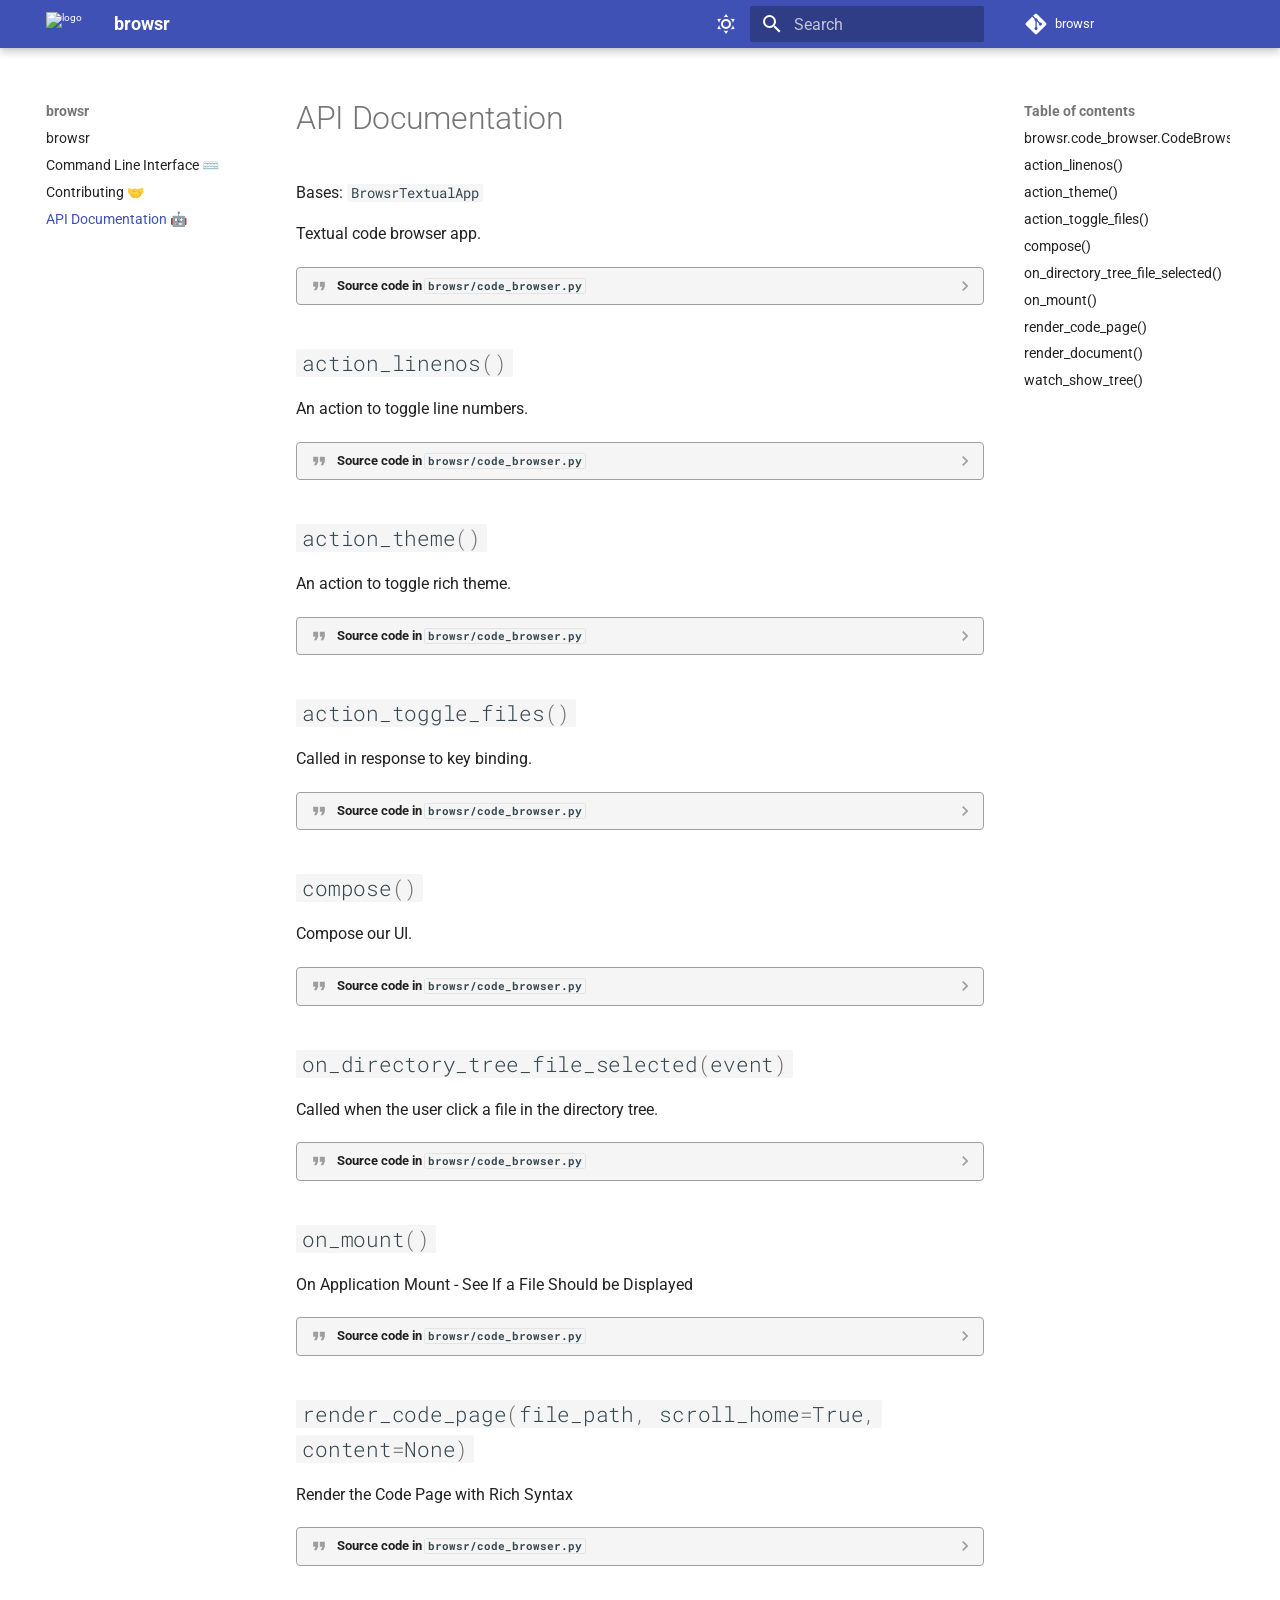
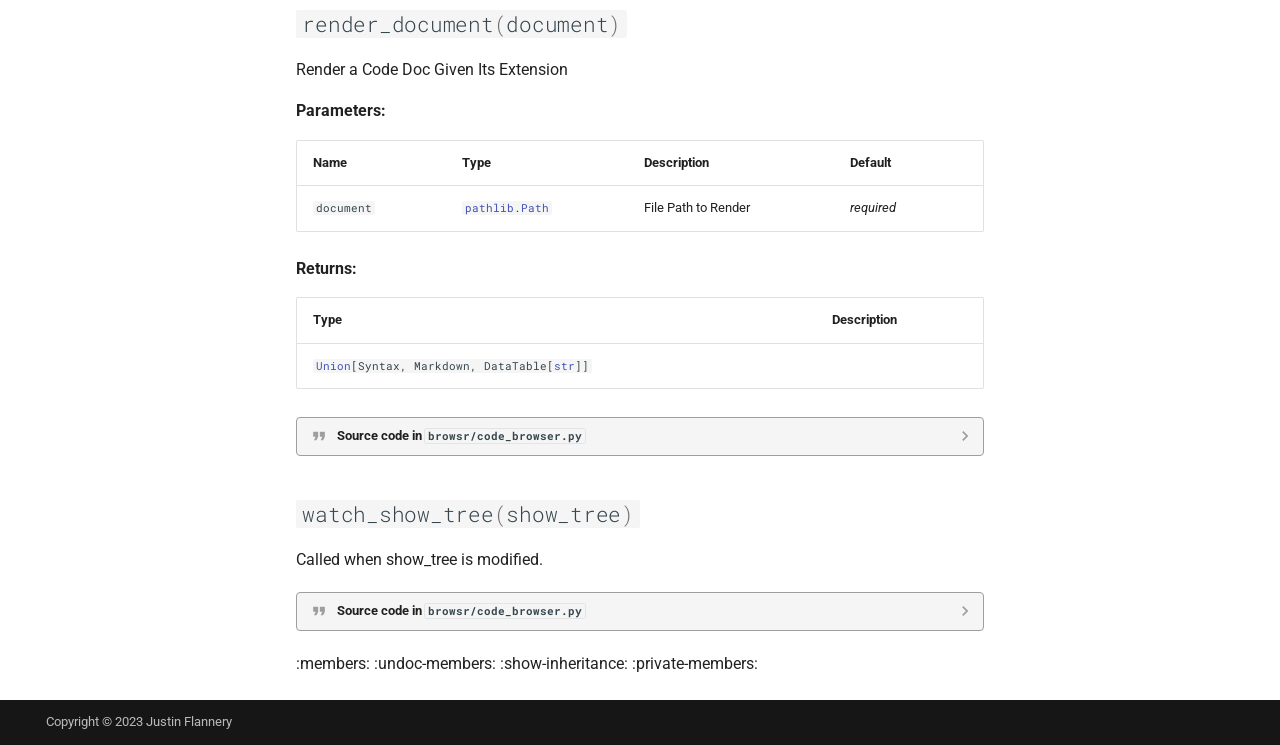
==== commit db8a7242: "Deployed 4cbc32c with MkDocs version: 1.4.3" ====
--- a/api_documentation/index.html
+++ b/api_documentation/index.html
@@ -814,9 +814,9 @@
 <a id="__codelineno-0-118" name="__codelineno-0-118"></a>        <span class="bp">self</span><span class="o">.</span><span class="n">header</span> <span class="o">=</span> <span class="n">Header</span><span class="p">()</span>
 <a id="__codelineno-0-119" name="__codelineno-0-119"></a>        <span class="k">yield</span> <span class="bp">self</span><span class="o">.</span><span class="n">header</span>
 <a id="__codelineno-0-120" name="__codelineno-0-120"></a>        <span class="bp">self</span><span class="o">.</span><span class="n">directory_tree</span> <span class="o">=</span> <span class="n">UniversalDirectoryTree</span><span class="p">(</span><span class="nb">str</span><span class="p">(</span><span class="n">file_path</span><span class="p">),</span> <span class="nb">id</span><span class="o">=</span><span class="s2">&quot;tree-view&quot;</span><span class="p">)</span>
-<a id="__codelineno-0-121" name="__codelineno-0-121"></a>        <span class="bp">self</span><span class="o">.</span><span class="n">code_view</span> <span class="o">=</span> <span class="n">Vertical</span><span class="p">(</span><span class="n">Static</span><span class="p">(</span><span class="nb">id</span><span class="o">=</span><span class="s2">&quot;code&quot;</span><span class="p">,</span> <span class="n">expand</span><span class="o">=</span><span class="kc">True</span><span class="p">),</span> <span class="nb">id</span><span class="o">=</span><span class="s2">&quot;code-view&quot;</span><span class="p">)</span>
+<a id="__codelineno-0-121" name="__codelineno-0-121"></a>        <span class="bp">self</span><span class="o">.</span><span class="n">code_view</span> <span class="o">=</span> <span class="n">VerticalScroll</span><span class="p">(</span><span class="n">Static</span><span class="p">(</span><span class="nb">id</span><span class="o">=</span><span class="s2">&quot;code&quot;</span><span class="p">,</span> <span class="n">expand</span><span class="o">=</span><span class="kc">True</span><span class="p">),</span> <span class="nb">id</span><span class="o">=</span><span class="s2">&quot;code-view&quot;</span><span class="p">)</span>
 <a id="__codelineno-0-122" name="__codelineno-0-122"></a>        <span class="bp">self</span><span class="o">.</span><span class="n">table_view</span><span class="p">:</span> <span class="n">DataTable</span><span class="p">[</span><span class="nb">str</span><span class="p">]</span> <span class="o">=</span> <span class="n">DataTable</span><span class="p">(</span>
-<a id="__codelineno-0-123" name="__codelineno-0-123"></a>            <span class="n">zebra_stripes</span><span class="o">=</span><span class="kc">True</span><span class="p">,</span> <span class="n">show_header</span><span class="o">=</span><span class="kc">True</span><span class="p">,</span> <span class="n">show_cursor</span><span class="o">=</span><span class="kc">True</span>
+<a id="__codelineno-0-123" name="__codelineno-0-123"></a>            <span class="n">zebra_stripes</span><span class="o">=</span><span class="kc">True</span><span class="p">,</span> <span class="n">show_header</span><span class="o">=</span><span class="kc">True</span><span class="p">,</span> <span class="n">show_cursor</span><span class="o">=</span><span class="kc">True</span><span class="p">,</span> <span class="nb">id</span><span class="o">=</span><span class="s2">&quot;table-view&quot;</span>
 <a id="__codelineno-0-124" name="__codelineno-0-124"></a>        <span class="p">)</span>
 <a id="__codelineno-0-125" name="__codelineno-0-125"></a>        <span class="bp">self</span><span class="o">.</span><span class="n">table_view</span><span class="o">.</span><span class="n">display</span> <span class="o">=</span> <span class="kc">False</span>
 <a id="__codelineno-0-126" name="__codelineno-0-126"></a>        <span class="bp">self</span><span class="o">.</span><span class="n">container</span> <span class="o">=</span> <span class="n">Container</span><span class="p">(</span><span class="bp">self</span><span class="o">.</span><span class="n">directory_tree</span><span class="p">,</span> <span class="bp">self</span><span class="o">.</span><span class="n">code_view</span><span class="p">,</span> <span class="bp">self</span><span class="o">.</span><span class="n">table_view</span><span class="p">)</span>
@@ -891,7 +891,7 @@
 <a id="__codelineno-0-195" name="__codelineno-0-195"></a>            <span class="n">file_size_mb</span> <span class="o">=</span> <span class="n">file_size</span> <span class="o">/</span> <span class="mi">1000</span> <span class="o">/</span> <span class="mi">1000</span>
 <a id="__codelineno-0-196" name="__codelineno-0-196"></a>        <span class="k">else</span><span class="p">:</span>
 <a id="__codelineno-0-197" name="__codelineno-0-197"></a>            <span class="n">file_size_mb</span> <span class="o">=</span> <span class="n">stat</span><span class="o">.</span><span class="n">st_size</span> <span class="o">/</span> <span class="mi">1000</span> <span class="o">/</span> <span class="mi">1000</span>
-<a id="__codelineno-0-198" name="__codelineno-0-198"></a>        <span class="n">max_file_size</span> <span class="o">=</span> <span class="mi">80</span>
+<a id="__codelineno-0-198" name="__codelineno-0-198"></a>        <span class="n">max_file_size</span> <span class="o">=</span> <span class="mi">8</span>
 <a id="__codelineno-0-199" name="__codelineno-0-199"></a>        <span class="n">too_large</span> <span class="o">=</span> <span class="n">file_size_mb</span> <span class="o">&gt;=</span> <span class="n">max_file_size</span>
 <a id="__codelineno-0-200" name="__codelineno-0-200"></a>        <span class="n">exception</span> <span class="o">=</span> <span class="p">(</span>
 <a id="__codelineno-0-201" name="__codelineno-0-201"></a>            <span class="kc">True</span>
@@ -1192,9 +1192,9 @@
 <a id="__codelineno-0-118" name="__codelineno-0-118"></a>    <span class="bp">self</span><span class="o">.</span><span class="n">header</span> <span class="o">=</span> <span class="n">Header</span><span class="p">()</span>
 <a id="__codelineno-0-119" name="__codelineno-0-119"></a>    <span class="k">yield</span> <span class="bp">self</span><span class="o">.</span><span class="n">header</span>
 <a id="__codelineno-0-120" name="__codelineno-0-120"></a>    <span class="bp">self</span><span class="o">.</span><span class="n">directory_tree</span> <span class="o">=</span> <span class="n">UniversalDirectoryTree</span><span class="p">(</span><span class="nb">str</span><span class="p">(</span><span class="n">file_path</span><span class="p">),</span> <span class="nb">id</span><span class="o">=</span><span class="s2">&quot;tree-view&quot;</span><span class="p">)</span>
-<a id="__codelineno-0-121" name="__codelineno-0-121"></a>    <span class="bp">self</span><span class="o">.</span><span class="n">code_view</span> <span class="o">=</span> <span class="n">Vertical</span><span class="p">(</span><span class="n">Static</span><span class="p">(</span><span class="nb">id</span><span class="o">=</span><span class="s2">&quot;code&quot;</span><span class="p">,</span> <span class="n">expand</span><span class="o">=</span><span class="kc">True</span><span class="p">),</span> <span class="nb">id</span><span class="o">=</span><span class="s2">&quot;code-view&quot;</span><span class="p">)</span>
+<a id="__codelineno-0-121" name="__codelineno-0-121"></a>    <span class="bp">self</span><span class="o">.</span><span class="n">code_view</span> <span class="o">=</span> <span class="n">VerticalScroll</span><span class="p">(</span><span class="n">Static</span><span class="p">(</span><span class="nb">id</span><span class="o">=</span><span class="s2">&quot;code&quot;</span><span class="p">,</span> <span class="n">expand</span><span class="o">=</span><span class="kc">True</span><span class="p">),</span> <span class="nb">id</span><span class="o">=</span><span class="s2">&quot;code-view&quot;</span><span class="p">)</span>
 <a id="__codelineno-0-122" name="__codelineno-0-122"></a>    <span class="bp">self</span><span class="o">.</span><span class="n">table_view</span><span class="p">:</span> <span class="n">DataTable</span><span class="p">[</span><span class="nb">str</span><span class="p">]</span> <span class="o">=</span> <span class="n">DataTable</span><span class="p">(</span>
-<a id="__codelineno-0-123" name="__codelineno-0-123"></a>        <span class="n">zebra_stripes</span><span class="o">=</span><span class="kc">True</span><span class="p">,</span> <span class="n">show_header</span><span class="o">=</span><span class="kc">True</span><span class="p">,</span> <span class="n">show_cursor</span><span class="o">=</span><span class="kc">True</span>
+<a id="__codelineno-0-123" name="__codelineno-0-123"></a>        <span class="n">zebra_stripes</span><span class="o">=</span><span class="kc">True</span><span class="p">,</span> <span class="n">show_header</span><span class="o">=</span><span class="kc">True</span><span class="p">,</span> <span class="n">show_cursor</span><span class="o">=</span><span class="kc">True</span><span class="p">,</span> <span class="nb">id</span><span class="o">=</span><span class="s2">&quot;table-view&quot;</span>
 <a id="__codelineno-0-124" name="__codelineno-0-124"></a>    <span class="p">)</span>
 <a id="__codelineno-0-125" name="__codelineno-0-125"></a>    <span class="bp">self</span><span class="o">.</span><span class="n">table_view</span><span class="o">.</span><span class="n">display</span> <span class="o">=</span> <span class="kc">False</span>
 <a id="__codelineno-0-126" name="__codelineno-0-126"></a>    <span class="bp">self</span><span class="o">.</span><span class="n">container</span> <span class="o">=</span> <span class="n">Container</span><span class="p">(</span><span class="bp">self</span><span class="o">.</span><span class="n">directory_tree</span><span class="p">,</span> <span class="bp">self</span><span class="o">.</span><span class="n">code_view</span><span class="p">,</span> <span class="bp">self</span><span class="o">.</span><span class="n">table_view</span><span class="p">)</span>
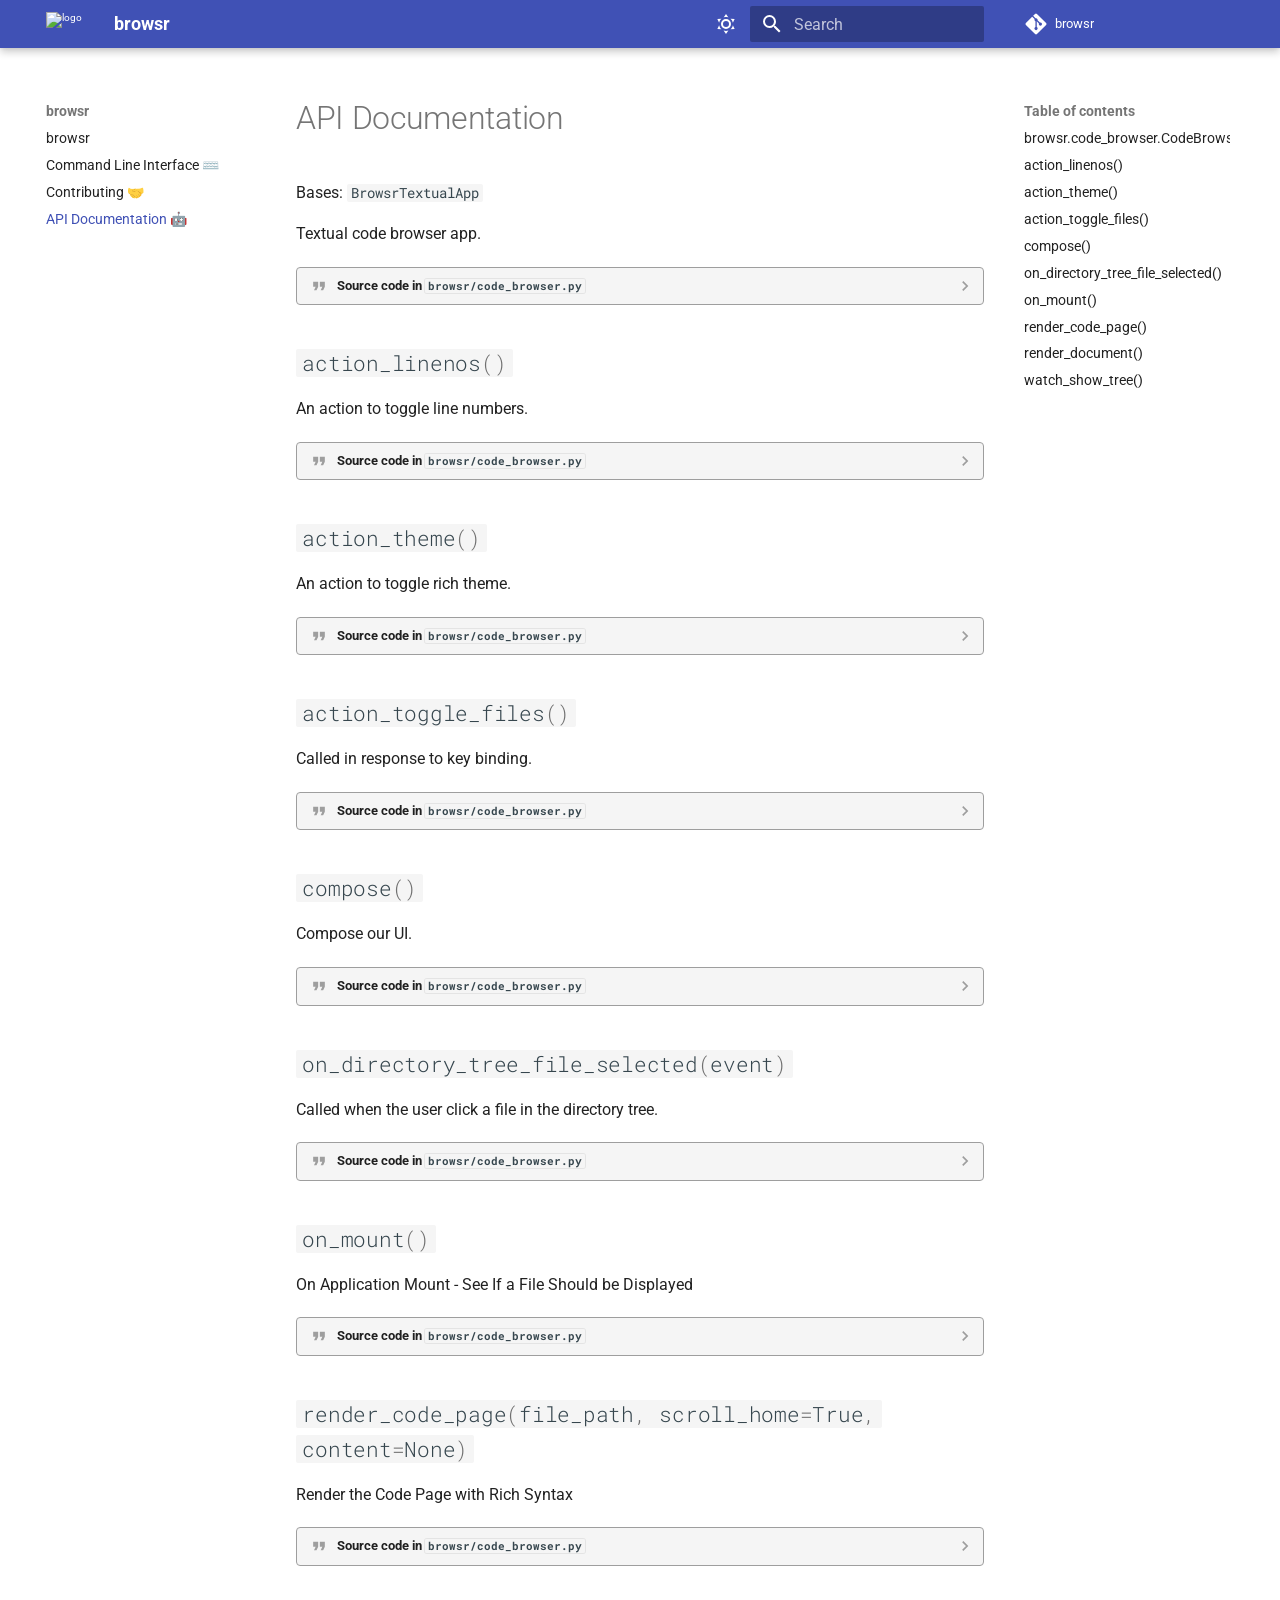
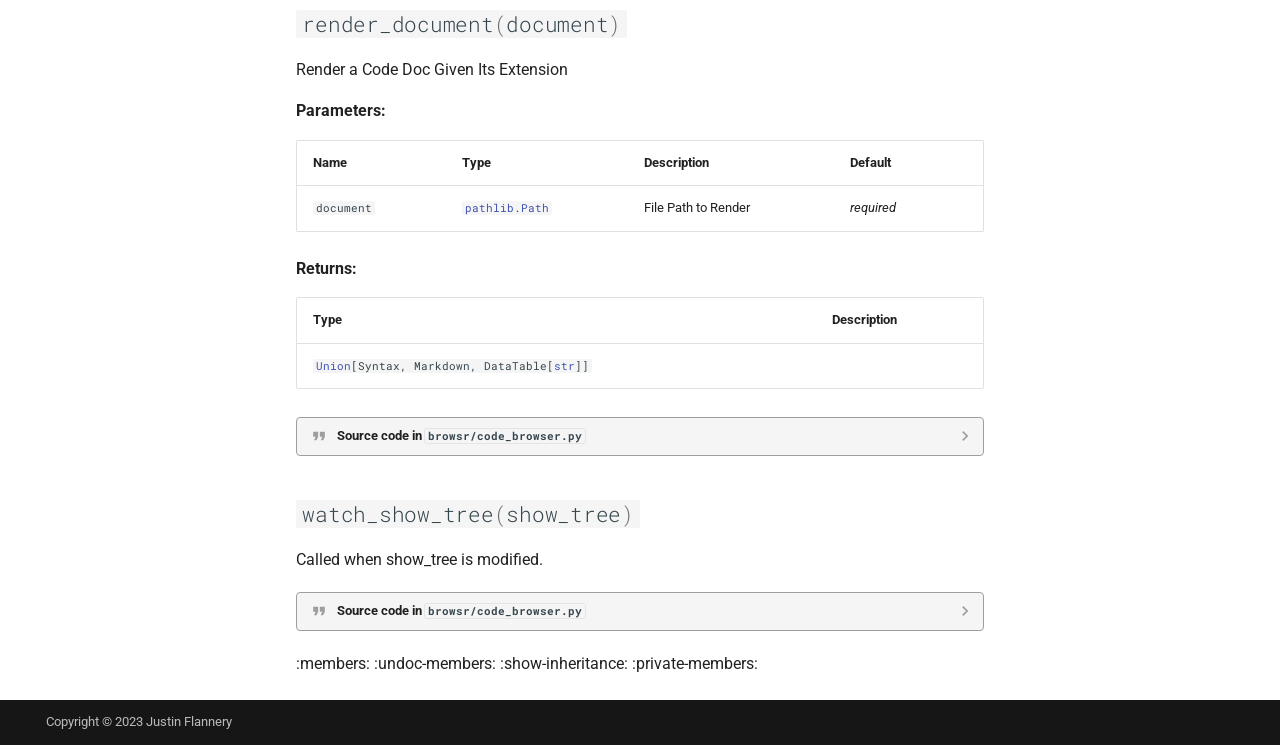
==== commit 73bd79c1: "Deployed b82095f with MkDocs version: 1.4.3" ====
--- a/api_documentation/index.html
+++ b/api_documentation/index.html
@@ -768,7 +768,8 @@
 <span class="normal"><a href="#__codelineno-0-311">311</a></span>
 <span class="normal"><a href="#__codelineno-0-312">312</a></span>
 <span class="normal"><a href="#__codelineno-0-313">313</a></span>
-<span class="normal"><a href="#__codelineno-0-314">314</a></span></pre></div></td><td class="code"><div><pre><span></span><code><a id="__codelineno-0-75" name="__codelineno-0-75"></a><span class="k">class</span> <span class="nc">CodeBrowser</span><span class="p">(</span><span class="n">BrowsrTextualApp</span><span class="p">):</span>
+<span class="normal"><a href="#__codelineno-0-314">314</a></span>
+<span class="normal"><a href="#__codelineno-0-315">315</a></span></pre></div></td><td class="code"><div><pre><span></span><code><a id="__codelineno-0-75" name="__codelineno-0-75"></a><span class="k">class</span> <span class="nc">CodeBrowser</span><span class="p">(</span><span class="n">BrowsrTextualApp</span><span class="p">):</span>
 <a id="__codelineno-0-76" name="__codelineno-0-76"></a><span class="w">    </span><span class="sd">&quot;&quot;&quot;</span>
 <a id="__codelineno-0-77" name="__codelineno-0-77"></a><span class="sd">    Textual code browser app.</span>
 <a id="__codelineno-0-78" name="__codelineno-0-78"></a><span class="sd">    &quot;&quot;&quot;</span>
@@ -854,160 +855,161 @@
 <a id="__codelineno-0-158" name="__codelineno-0-158"></a>            <span class="k">return</span> <span class="bp">self</span><span class="o">.</span><span class="n">df_to_table</span><span class="p">(</span><span class="n">pandas_dataframe</span><span class="o">=</span><span class="n">df</span><span class="p">,</span> <span class="n">table</span><span class="o">=</span><span class="bp">self</span><span class="o">.</span><span class="n">table_view</span><span class="p">)</span>
 <a id="__codelineno-0-159" name="__codelineno-0-159"></a>        <span class="k">elif</span> <span class="n">document</span><span class="o">.</span><span class="n">suffix</span><span class="o">.</span><span class="n">lower</span><span class="p">()</span> <span class="ow">in</span> <span class="p">[</span><span class="s2">&quot;.png&quot;</span><span class="p">,</span> <span class="s2">&quot;.jpg&quot;</span><span class="p">,</span> <span class="s2">&quot;.jpeg&quot;</span><span class="p">]:</span>
 <a id="__codelineno-0-160" name="__codelineno-0-160"></a>            <span class="n">screen_width</span> <span class="o">=</span> <span class="bp">self</span><span class="o">.</span><span class="n">app</span><span class="o">.</span><span class="n">size</span><span class="o">.</span><span class="n">width</span> <span class="o">/</span> <span class="mi">4</span>
-<a id="__codelineno-0-161" name="__codelineno-0-161"></a>            <span class="k">with</span> <span class="n">Image</span><span class="o">.</span><span class="n">open</span><span class="p">(</span><span class="n">document</span><span class="p">)</span> <span class="k">as</span> <span class="n">image</span><span class="p">:</span>
-<a id="__codelineno-0-162" name="__codelineno-0-162"></a>                <span class="n">image_width</span> <span class="o">=</span> <span class="n">image</span><span class="o">.</span><span class="n">width</span>
-<a id="__codelineno-0-163" name="__codelineno-0-163"></a>                <span class="n">image_height</span> <span class="o">=</span> <span class="n">image</span><span class="o">.</span><span class="n">height</span>
-<a id="__codelineno-0-164" name="__codelineno-0-164"></a>                <span class="n">size_ratio</span> <span class="o">=</span> <span class="n">image_width</span> <span class="o">/</span> <span class="n">screen_width</span>
-<a id="__codelineno-0-165" name="__codelineno-0-165"></a>                <span class="n">new_width</span> <span class="o">=</span> <span class="nb">min</span><span class="p">(</span><span class="nb">int</span><span class="p">(</span><span class="n">image_width</span> <span class="o">/</span> <span class="n">size_ratio</span><span class="p">),</span> <span class="n">image_width</span><span class="p">)</span>
-<a id="__codelineno-0-166" name="__codelineno-0-166"></a>                <span class="n">new_height</span> <span class="o">=</span> <span class="nb">min</span><span class="p">(</span><span class="nb">int</span><span class="p">(</span><span class="n">image_height</span> <span class="o">/</span> <span class="n">size_ratio</span><span class="p">),</span> <span class="n">image_height</span><span class="p">)</span>
-<a id="__codelineno-0-167" name="__codelineno-0-167"></a>                <span class="n">resized</span> <span class="o">=</span> <span class="n">image</span><span class="o">.</span><span class="n">resize</span><span class="p">((</span><span class="n">new_width</span><span class="p">,</span> <span class="n">new_height</span><span class="p">))</span>
-<a id="__codelineno-0-168" name="__codelineno-0-168"></a>                <span class="n">content</span> <span class="o">=</span> <span class="n">rich_pixels</span><span class="o">.</span><span class="n">Pixels</span><span class="o">.</span><span class="n">from_image</span><span class="p">(</span><span class="n">resized</span><span class="p">)</span>
-<a id="__codelineno-0-169" name="__codelineno-0-169"></a>            <span class="k">return</span> <span class="n">content</span>
-<a id="__codelineno-0-170" name="__codelineno-0-170"></a>        <span class="k">elif</span> <span class="n">document</span><span class="o">.</span><span class="n">suffix</span><span class="o">.</span><span class="n">lower</span><span class="p">()</span> <span class="ow">in</span> <span class="p">[</span><span class="s2">&quot;.json&quot;</span><span class="p">]:</span>
-<a id="__codelineno-0-171" name="__codelineno-0-171"></a>            <span class="n">code_str</span> <span class="o">=</span> <span class="n">document</span><span class="o">.</span><span class="n">read_text</span><span class="p">()</span>
-<a id="__codelineno-0-172" name="__codelineno-0-172"></a>            <span class="n">code_obj</span> <span class="o">=</span> <span class="n">json</span><span class="o">.</span><span class="n">loads</span><span class="p">(</span><span class="n">code_str</span><span class="p">)</span>
-<a id="__codelineno-0-173" name="__codelineno-0-173"></a>            <span class="n">code_lines</span> <span class="o">=</span> <span class="n">json</span><span class="o">.</span><span class="n">dumps</span><span class="p">(</span><span class="n">code_obj</span><span class="p">,</span> <span class="n">indent</span><span class="o">=</span><span class="mi">2</span><span class="p">)</span><span class="o">.</span><span class="n">splitlines</span><span class="p">()</span>
-<a id="__codelineno-0-174" name="__codelineno-0-174"></a>        <span class="k">else</span><span class="p">:</span>
-<a id="__codelineno-0-175" name="__codelineno-0-175"></a>            <span class="n">code_lines</span> <span class="o">=</span> <span class="n">document</span><span class="o">.</span><span class="n">read_text</span><span class="p">()</span><span class="o">.</span><span class="n">splitlines</span><span class="p">()</span>
-<a id="__codelineno-0-176" name="__codelineno-0-176"></a>        <span class="n">code</span> <span class="o">=</span> <span class="s2">&quot;</span><span class="se">\n</span><span class="s2">&quot;</span><span class="o">.</span><span class="n">join</span><span class="p">(</span><span class="n">code_lines</span><span class="p">[:</span><span class="mi">1000</span><span class="p">])</span>
-<a id="__codelineno-0-177" name="__codelineno-0-177"></a>        <span class="n">lexer</span> <span class="o">=</span> <span class="n">Syntax</span><span class="o">.</span><span class="n">guess_lexer</span><span class="p">(</span><span class="nb">str</span><span class="p">(</span><span class="n">document</span><span class="p">),</span> <span class="n">code</span><span class="o">=</span><span class="n">code</span><span class="p">)</span>
-<a id="__codelineno-0-178" name="__codelineno-0-178"></a>        <span class="k">return</span> <span class="n">Syntax</span><span class="p">(</span>
-<a id="__codelineno-0-179" name="__codelineno-0-179"></a>            <span class="n">code</span><span class="o">=</span><span class="n">code</span><span class="p">,</span>
-<a id="__codelineno-0-180" name="__codelineno-0-180"></a>            <span class="n">lexer</span><span class="o">=</span><span class="n">lexer</span><span class="p">,</span>
-<a id="__codelineno-0-181" name="__codelineno-0-181"></a>            <span class="n">line_numbers</span><span class="o">=</span><span class="bp">self</span><span class="o">.</span><span class="n">linenos</span><span class="p">,</span>
-<a id="__codelineno-0-182" name="__codelineno-0-182"></a>            <span class="n">word_wrap</span><span class="o">=</span><span class="kc">False</span><span class="p">,</span>
-<a id="__codelineno-0-183" name="__codelineno-0-183"></a>            <span class="n">indent_guides</span><span class="o">=</span><span class="kc">False</span><span class="p">,</span>
-<a id="__codelineno-0-184" name="__codelineno-0-184"></a>            <span class="n">theme</span><span class="o">=</span><span class="bp">self</span><span class="o">.</span><span class="n">rich_themes</span><span class="p">[</span><span class="bp">self</span><span class="o">.</span><span class="n">theme_index</span><span class="p">],</span>
-<a id="__codelineno-0-185" name="__codelineno-0-185"></a>        <span class="p">)</span>
-<a id="__codelineno-0-186" name="__codelineno-0-186"></a>
-<a id="__codelineno-0-187" name="__codelineno-0-187"></a>    <span class="nd">@classmethod</span>
-<a id="__codelineno-0-188" name="__codelineno-0-188"></a>    <span class="k">def</span> <span class="nf">_handle_file_size</span><span class="p">(</span><span class="bp">cls</span><span class="p">,</span> <span class="n">file_path</span><span class="p">:</span> <span class="n">pathlib</span><span class="o">.</span><span class="n">Path</span><span class="p">)</span> <span class="o">-&gt;</span> <span class="kc">None</span><span class="p">:</span>
-<a id="__codelineno-0-189" name="__codelineno-0-189"></a><span class="w">        </span><span class="sd">&quot;&quot;&quot;</span>
-<a id="__codelineno-0-190" name="__codelineno-0-190"></a><span class="sd">        Handle a File Size</span>
-<a id="__codelineno-0-191" name="__codelineno-0-191"></a><span class="sd">        &quot;&quot;&quot;</span>
-<a id="__codelineno-0-192" name="__codelineno-0-192"></a>        <span class="n">stat</span> <span class="o">=</span> <span class="n">file_path</span><span class="o">.</span><span class="n">stat</span><span class="p">()</span>
-<a id="__codelineno-0-193" name="__codelineno-0-193"></a>        <span class="k">if</span> <span class="nb">isinstance</span><span class="p">(</span><span class="n">stat</span><span class="p">,</span> <span class="nb">dict</span><span class="p">):</span>
-<a id="__codelineno-0-194" name="__codelineno-0-194"></a>            <span class="n">file_size</span> <span class="o">=</span> <span class="p">{</span><span class="n">key</span><span class="o">.</span><span class="n">lower</span><span class="p">():</span> <span class="n">value</span> <span class="k">for</span> <span class="n">key</span><span class="p">,</span> <span class="n">value</span> <span class="ow">in</span> <span class="n">stat</span><span class="o">.</span><span class="n">items</span><span class="p">()}[</span><span class="s2">&quot;size&quot;</span><span class="p">]</span>
-<a id="__codelineno-0-195" name="__codelineno-0-195"></a>            <span class="n">file_size_mb</span> <span class="o">=</span> <span class="n">file_size</span> <span class="o">/</span> <span class="mi">1000</span> <span class="o">/</span> <span class="mi">1000</span>
-<a id="__codelineno-0-196" name="__codelineno-0-196"></a>        <span class="k">else</span><span class="p">:</span>
-<a id="__codelineno-0-197" name="__codelineno-0-197"></a>            <span class="n">file_size_mb</span> <span class="o">=</span> <span class="n">stat</span><span class="o">.</span><span class="n">st_size</span> <span class="o">/</span> <span class="mi">1000</span> <span class="o">/</span> <span class="mi">1000</span>
-<a id="__codelineno-0-198" name="__codelineno-0-198"></a>        <span class="n">max_file_size</span> <span class="o">=</span> <span class="mi">8</span>
-<a id="__codelineno-0-199" name="__codelineno-0-199"></a>        <span class="n">too_large</span> <span class="o">=</span> <span class="n">file_size_mb</span> <span class="o">&gt;=</span> <span class="n">max_file_size</span>
-<a id="__codelineno-0-200" name="__codelineno-0-200"></a>        <span class="n">exception</span> <span class="o">=</span> <span class="p">(</span>
-<a id="__codelineno-0-201" name="__codelineno-0-201"></a>            <span class="kc">True</span>
-<a id="__codelineno-0-202" name="__codelineno-0-202"></a>            <span class="k">if</span> <span class="ow">not</span> <span class="nb">isinstance</span><span class="p">(</span><span class="n">file_path</span><span class="p">,</span> <span class="n">CloudPath</span><span class="p">)</span> <span class="ow">and</span> <span class="s2">&quot;.csv&quot;</span> <span class="ow">in</span> <span class="n">file_path</span><span class="o">.</span><span class="n">suffixes</span>
-<a id="__codelineno-0-203" name="__codelineno-0-203"></a>            <span class="k">else</span> <span class="kc">False</span>
-<a id="__codelineno-0-204" name="__codelineno-0-204"></a>        <span class="p">)</span>
-<a id="__codelineno-0-205" name="__codelineno-0-205"></a>        <span class="k">if</span> <span class="n">too_large</span> <span class="ow">is</span> <span class="kc">True</span> <span class="ow">and</span> <span class="n">exception</span> <span class="ow">is</span> <span class="ow">not</span> <span class="kc">True</span><span class="p">:</span>
-<a id="__codelineno-0-206" name="__codelineno-0-206"></a>            <span class="k">raise</span> <span class="n">FileSizeError</span><span class="p">(</span><span class="s2">&quot;File too large&quot;</span><span class="p">)</span>
-<a id="__codelineno-0-207" name="__codelineno-0-207"></a>
-<a id="__codelineno-0-208" name="__codelineno-0-208"></a>    <span class="k">def</span> <span class="nf">render_code_page</span><span class="p">(</span>
-<a id="__codelineno-0-209" name="__codelineno-0-209"></a>        <span class="bp">self</span><span class="p">,</span>
-<a id="__codelineno-0-210" name="__codelineno-0-210"></a>        <span class="n">file_path</span><span class="p">:</span> <span class="n">pathlib</span><span class="o">.</span><span class="n">Path</span><span class="p">,</span>
-<a id="__codelineno-0-211" name="__codelineno-0-211"></a>        <span class="n">scroll_home</span><span class="p">:</span> <span class="nb">bool</span> <span class="o">=</span> <span class="kc">True</span><span class="p">,</span>
-<a id="__codelineno-0-212" name="__codelineno-0-212"></a>        <span class="n">content</span><span class="p">:</span> <span class="n">Optional</span><span class="p">[</span><span class="n">Any</span><span class="p">]</span> <span class="o">=</span> <span class="kc">None</span><span class="p">,</span>
-<a id="__codelineno-0-213" name="__codelineno-0-213"></a>    <span class="p">)</span> <span class="o">-&gt;</span> <span class="kc">None</span><span class="p">:</span>
-<a id="__codelineno-0-214" name="__codelineno-0-214"></a><span class="w">        </span><span class="sd">&quot;&quot;&quot;</span>
-<a id="__codelineno-0-215" name="__codelineno-0-215"></a><span class="sd">        Render the Code Page with Rich Syntax</span>
-<a id="__codelineno-0-216" name="__codelineno-0-216"></a><span class="sd">        &quot;&quot;&quot;</span>
-<a id="__codelineno-0-217" name="__codelineno-0-217"></a>        <span class="n">code_view</span> <span class="o">=</span> <span class="bp">self</span><span class="o">.</span><span class="n">query_one</span><span class="p">(</span><span class="s2">&quot;#code&quot;</span><span class="p">,</span> <span class="n">Static</span><span class="p">)</span>
-<a id="__codelineno-0-218" name="__codelineno-0-218"></a>        <span class="n">font</span> <span class="o">=</span> <span class="s2">&quot;univers&quot;</span>
-<a id="__codelineno-0-219" name="__codelineno-0-219"></a>        <span class="k">if</span> <span class="n">content</span> <span class="ow">is</span> <span class="ow">not</span> <span class="kc">None</span><span class="p">:</span>
-<a id="__codelineno-0-220" name="__codelineno-0-220"></a>            <span class="n">code_view</span><span class="o">.</span><span class="n">update</span><span class="p">(</span><span class="n">text2art</span><span class="p">(</span><span class="n">content</span><span class="p">,</span> <span class="n">font</span><span class="o">=</span><span class="n">font</span><span class="p">))</span>
-<a id="__codelineno-0-221" name="__codelineno-0-221"></a>            <span class="k">return</span>
-<a id="__codelineno-0-222" name="__codelineno-0-222"></a>        <span class="k">try</span><span class="p">:</span>
-<a id="__codelineno-0-223" name="__codelineno-0-223"></a>            <span class="bp">self</span><span class="o">.</span><span class="n">_handle_file_size</span><span class="p">(</span><span class="n">file_path</span><span class="o">=</span><span class="n">file_path</span><span class="p">)</span>
-<a id="__codelineno-0-224" name="__codelineno-0-224"></a>            <span class="n">element</span> <span class="o">=</span> <span class="bp">self</span><span class="o">.</span><span class="n">render_document</span><span class="p">(</span><span class="n">document</span><span class="o">=</span><span class="n">file_path</span><span class="p">)</span>
-<a id="__codelineno-0-225" name="__codelineno-0-225"></a>        <span class="k">except</span> <span class="n">FileSizeError</span><span class="p">:</span>
-<a id="__codelineno-0-226" name="__codelineno-0-226"></a>            <span class="bp">self</span><span class="o">.</span><span class="n">table_view</span><span class="o">.</span><span class="n">display</span> <span class="o">=</span> <span class="kc">False</span>
-<a id="__codelineno-0-227" name="__codelineno-0-227"></a>            <span class="bp">self</span><span class="o">.</span><span class="n">code_view</span><span class="o">.</span><span class="n">display</span> <span class="o">=</span> <span class="kc">True</span>
-<a id="__codelineno-0-228" name="__codelineno-0-228"></a>            <span class="n">code_view</span><span class="o">.</span><span class="n">update</span><span class="p">(</span>
-<a id="__codelineno-0-229" name="__codelineno-0-229"></a>                <span class="n">text2art</span><span class="p">(</span><span class="s2">&quot;FILE TOO&quot;</span><span class="p">,</span> <span class="n">font</span><span class="o">=</span><span class="n">font</span><span class="p">)</span> <span class="o">+</span> <span class="s2">&quot;</span><span class="se">\n\n</span><span class="s2">&quot;</span> <span class="o">+</span> <span class="n">text2art</span><span class="p">(</span><span class="s2">&quot;LARGE&quot;</span><span class="p">,</span> <span class="n">font</span><span class="o">=</span><span class="n">font</span><span class="p">)</span>
-<a id="__codelineno-0-230" name="__codelineno-0-230"></a>            <span class="p">)</span>
-<a id="__codelineno-0-231" name="__codelineno-0-231"></a>            <span class="bp">self</span><span class="o">.</span><span class="n">sub_title</span> <span class="o">=</span> <span class="sa">f</span><span class="s2">&quot;ERROR [</span><span class="si">{</span><span class="bp">self</span><span class="o">.</span><span class="n">rich_themes</span><span class="p">[</span><span class="bp">self</span><span class="o">.</span><span class="n">theme_index</span><span class="p">]</span><span class="si">}</span><span class="s2">]&quot;</span>
-<a id="__codelineno-0-232" name="__codelineno-0-232"></a>        <span class="k">except</span> <span class="ne">PermissionError</span><span class="p">:</span>
-<a id="__codelineno-0-233" name="__codelineno-0-233"></a>            <span class="bp">self</span><span class="o">.</span><span class="n">table_view</span><span class="o">.</span><span class="n">display</span> <span class="o">=</span> <span class="kc">False</span>
-<a id="__codelineno-0-234" name="__codelineno-0-234"></a>            <span class="bp">self</span><span class="o">.</span><span class="n">code_view</span><span class="o">.</span><span class="n">display</span> <span class="o">=</span> <span class="kc">True</span>
-<a id="__codelineno-0-235" name="__codelineno-0-235"></a>            <span class="n">code_view</span><span class="o">.</span><span class="n">update</span><span class="p">(</span>
-<a id="__codelineno-0-236" name="__codelineno-0-236"></a>                <span class="n">text2art</span><span class="p">(</span><span class="s2">&quot;PERMISSION&quot;</span><span class="p">,</span> <span class="n">font</span><span class="o">=</span><span class="n">font</span><span class="p">)</span>
-<a id="__codelineno-0-237" name="__codelineno-0-237"></a>                <span class="o">+</span> <span class="s2">&quot;</span><span class="se">\n\n</span><span class="s2">&quot;</span>
-<a id="__codelineno-0-238" name="__codelineno-0-238"></a>                <span class="o">+</span> <span class="n">text2art</span><span class="p">(</span><span class="s2">&quot;ERROR&quot;</span><span class="p">,</span> <span class="n">font</span><span class="o">=</span><span class="n">font</span><span class="p">)</span>
-<a id="__codelineno-0-239" name="__codelineno-0-239"></a>            <span class="p">)</span>
-<a id="__codelineno-0-240" name="__codelineno-0-240"></a>            <span class="bp">self</span><span class="o">.</span><span class="n">sub_title</span> <span class="o">=</span> <span class="sa">f</span><span class="s2">&quot;ERROR [</span><span class="si">{</span><span class="bp">self</span><span class="o">.</span><span class="n">rich_themes</span><span class="p">[</span><span class="bp">self</span><span class="o">.</span><span class="n">theme_index</span><span class="p">]</span><span class="si">}</span><span class="s2">]&quot;</span>
-<a id="__codelineno-0-241" name="__codelineno-0-241"></a>        <span class="k">except</span> <span class="ne">UnicodeError</span><span class="p">:</span>
-<a id="__codelineno-0-242" name="__codelineno-0-242"></a>            <span class="bp">self</span><span class="o">.</span><span class="n">table_view</span><span class="o">.</span><span class="n">display</span> <span class="o">=</span> <span class="kc">False</span>
-<a id="__codelineno-0-243" name="__codelineno-0-243"></a>            <span class="bp">self</span><span class="o">.</span><span class="n">code_view</span><span class="o">.</span><span class="n">display</span> <span class="o">=</span> <span class="kc">True</span>
-<a id="__codelineno-0-244" name="__codelineno-0-244"></a>            <span class="n">code_view</span><span class="o">.</span><span class="n">update</span><span class="p">(</span>
-<a id="__codelineno-0-245" name="__codelineno-0-245"></a>                <span class="n">text2art</span><span class="p">(</span><span class="s2">&quot;ENCODING&quot;</span><span class="p">,</span> <span class="n">font</span><span class="o">=</span><span class="n">font</span><span class="p">)</span> <span class="o">+</span> <span class="s2">&quot;</span><span class="se">\n\n</span><span class="s2">&quot;</span> <span class="o">+</span> <span class="n">text2art</span><span class="p">(</span><span class="s2">&quot;ERROR&quot;</span><span class="p">,</span> <span class="n">font</span><span class="o">=</span><span class="n">font</span><span class="p">)</span>
-<a id="__codelineno-0-246" name="__codelineno-0-246"></a>            <span class="p">)</span>
-<a id="__codelineno-0-247" name="__codelineno-0-247"></a>            <span class="bp">self</span><span class="o">.</span><span class="n">sub_title</span> <span class="o">=</span> <span class="sa">f</span><span class="s2">&quot;ERROR [</span><span class="si">{</span><span class="bp">self</span><span class="o">.</span><span class="n">rich_themes</span><span class="p">[</span><span class="bp">self</span><span class="o">.</span><span class="n">theme_index</span><span class="p">]</span><span class="si">}</span><span class="s2">]&quot;</span>
-<a id="__codelineno-0-248" name="__codelineno-0-248"></a>        <span class="k">except</span> <span class="ne">Exception</span><span class="p">:</span>
-<a id="__codelineno-0-249" name="__codelineno-0-249"></a>            <span class="bp">self</span><span class="o">.</span><span class="n">table_view</span><span class="o">.</span><span class="n">display</span> <span class="o">=</span> <span class="kc">False</span>
-<a id="__codelineno-0-250" name="__codelineno-0-250"></a>            <span class="bp">self</span><span class="o">.</span><span class="n">code_view</span><span class="o">.</span><span class="n">display</span> <span class="o">=</span> <span class="kc">True</span>
-<a id="__codelineno-0-251" name="__codelineno-0-251"></a>            <span class="n">code_view</span><span class="o">.</span><span class="n">update</span><span class="p">(</span>
-<a id="__codelineno-0-252" name="__codelineno-0-252"></a>                <span class="n">Traceback</span><span class="p">(</span><span class="n">theme</span><span class="o">=</span><span class="bp">self</span><span class="o">.</span><span class="n">rich_themes</span><span class="p">[</span><span class="bp">self</span><span class="o">.</span><span class="n">theme_index</span><span class="p">],</span> <span class="n">width</span><span class="o">=</span><span class="kc">None</span><span class="p">)</span>
-<a id="__codelineno-0-253" name="__codelineno-0-253"></a>            <span class="p">)</span>
-<a id="__codelineno-0-254" name="__codelineno-0-254"></a>            <span class="bp">self</span><span class="o">.</span><span class="n">sub_title</span> <span class="o">=</span> <span class="s2">&quot;ERROR&quot;</span> <span class="o">+</span> <span class="sa">f</span><span class="s2">&quot; [</span><span class="si">{</span><span class="bp">self</span><span class="o">.</span><span class="n">rich_themes</span><span class="p">[</span><span class="bp">self</span><span class="o">.</span><span class="n">theme_index</span><span class="p">]</span><span class="si">}</span><span class="s2">]&quot;</span>
-<a id="__codelineno-0-255" name="__codelineno-0-255"></a>        <span class="k">else</span><span class="p">:</span>
-<a id="__codelineno-0-256" name="__codelineno-0-256"></a>            <span class="k">if</span> <span class="nb">isinstance</span><span class="p">(</span><span class="n">element</span><span class="p">,</span> <span class="n">DataTable</span><span class="p">):</span>
-<a id="__codelineno-0-257" name="__codelineno-0-257"></a>                <span class="bp">self</span><span class="o">.</span><span class="n">code_view</span><span class="o">.</span><span class="n">display</span> <span class="o">=</span> <span class="kc">False</span>
-<a id="__codelineno-0-258" name="__codelineno-0-258"></a>                <span class="bp">self</span><span class="o">.</span><span class="n">table_view</span><span class="o">.</span><span class="n">display</span> <span class="o">=</span> <span class="kc">True</span>
-<a id="__codelineno-0-259" name="__codelineno-0-259"></a>                <span class="k">if</span> <span class="n">scroll_home</span> <span class="ow">is</span> <span class="kc">True</span><span class="p">:</span>
-<a id="__codelineno-0-260" name="__codelineno-0-260"></a>                    <span class="bp">self</span><span class="o">.</span><span class="n">query_one</span><span class="p">(</span><span class="n">DataTable</span><span class="p">)</span><span class="o">.</span><span class="n">scroll_home</span><span class="p">(</span><span class="n">animate</span><span class="o">=</span><span class="kc">False</span><span class="p">)</span>
-<a id="__codelineno-0-261" name="__codelineno-0-261"></a>            <span class="k">else</span><span class="p">:</span>
-<a id="__codelineno-0-262" name="__codelineno-0-262"></a>                <span class="bp">self</span><span class="o">.</span><span class="n">table_view</span><span class="o">.</span><span class="n">display</span> <span class="o">=</span> <span class="kc">False</span>
-<a id="__codelineno-0-263" name="__codelineno-0-263"></a>                <span class="bp">self</span><span class="o">.</span><span class="n">code_view</span><span class="o">.</span><span class="n">display</span> <span class="o">=</span> <span class="kc">True</span>
-<a id="__codelineno-0-264" name="__codelineno-0-264"></a>                <span class="n">code_view</span><span class="o">.</span><span class="n">update</span><span class="p">(</span><span class="n">element</span><span class="p">)</span>
-<a id="__codelineno-0-265" name="__codelineno-0-265"></a>            <span class="k">if</span> <span class="n">scroll_home</span> <span class="ow">is</span> <span class="kc">True</span><span class="p">:</span>
-<a id="__codelineno-0-266" name="__codelineno-0-266"></a>                <span class="bp">self</span><span class="o">.</span><span class="n">query_one</span><span class="p">(</span><span class="s2">&quot;#code-view&quot;</span><span class="p">)</span><span class="o">.</span><span class="n">scroll_home</span><span class="p">(</span><span class="n">animate</span><span class="o">=</span><span class="kc">False</span><span class="p">)</span>
-<a id="__codelineno-0-267" name="__codelineno-0-267"></a>            <span class="bp">self</span><span class="o">.</span><span class="n">sub_title</span> <span class="o">=</span> <span class="sa">f</span><span class="s2">&quot;</span><span class="si">{</span><span class="n">file_path</span><span class="si">}</span><span class="s2"> [</span><span class="si">{</span><span class="bp">self</span><span class="o">.</span><span class="n">rich_themes</span><span class="p">[</span><span class="bp">self</span><span class="o">.</span><span class="n">theme_index</span><span class="p">]</span><span class="si">}</span><span class="s2">]&quot;</span>
-<a id="__codelineno-0-268" name="__codelineno-0-268"></a>
-<a id="__codelineno-0-269" name="__codelineno-0-269"></a>    <span class="k">def</span> <span class="nf">on_mount</span><span class="p">(</span><span class="bp">self</span><span class="p">)</span> <span class="o">-&gt;</span> <span class="kc">None</span><span class="p">:</span>
-<a id="__codelineno-0-270" name="__codelineno-0-270"></a><span class="w">        </span><span class="sd">&quot;&quot;&quot;</span>
-<a id="__codelineno-0-271" name="__codelineno-0-271"></a><span class="sd">        On Application Mount - See If a File Should be Displayed</span>
-<a id="__codelineno-0-272" name="__codelineno-0-272"></a><span class="sd">        &quot;&quot;&quot;</span>
-<a id="__codelineno-0-273" name="__codelineno-0-273"></a>        <span class="k">if</span> <span class="bp">self</span><span class="o">.</span><span class="n">selected_file_path</span> <span class="ow">is</span> <span class="ow">not</span> <span class="kc">None</span><span class="p">:</span>
-<a id="__codelineno-0-274" name="__codelineno-0-274"></a>            <span class="bp">self</span><span class="o">.</span><span class="n">show_tree</span> <span class="o">=</span> <span class="bp">self</span><span class="o">.</span><span class="n">force_show_tree</span>
-<a id="__codelineno-0-275" name="__codelineno-0-275"></a>            <span class="bp">self</span><span class="o">.</span><span class="n">render_code_page</span><span class="p">(</span><span class="n">file_path</span><span class="o">=</span><span class="bp">self</span><span class="o">.</span><span class="n">selected_file_path</span><span class="p">)</span>
-<a id="__codelineno-0-276" name="__codelineno-0-276"></a>        <span class="k">else</span><span class="p">:</span>
-<a id="__codelineno-0-277" name="__codelineno-0-277"></a>            <span class="bp">self</span><span class="o">.</span><span class="n">show_tree</span> <span class="o">=</span> <span class="kc">True</span>
-<a id="__codelineno-0-278" name="__codelineno-0-278"></a>            <span class="bp">self</span><span class="o">.</span><span class="n">render_code_page</span><span class="p">(</span><span class="n">file_path</span><span class="o">=</span><span class="n">pathlib</span><span class="o">.</span><span class="n">Path</span><span class="o">.</span><span class="n">cwd</span><span class="p">(),</span> <span class="n">content</span><span class="o">=</span><span class="s2">&quot;BROWSR&quot;</span><span class="p">)</span>
-<a id="__codelineno-0-279" name="__codelineno-0-279"></a>
-<a id="__codelineno-0-280" name="__codelineno-0-280"></a>    <span class="k">def</span> <span class="nf">on_directory_tree_file_selected</span><span class="p">(</span>
-<a id="__codelineno-0-281" name="__codelineno-0-281"></a>        <span class="bp">self</span><span class="p">,</span> <span class="n">event</span><span class="p">:</span> <span class="n">DirectoryTree</span><span class="o">.</span><span class="n">FileSelected</span>
-<a id="__codelineno-0-282" name="__codelineno-0-282"></a>    <span class="p">)</span> <span class="o">-&gt;</span> <span class="kc">None</span><span class="p">:</span>
-<a id="__codelineno-0-283" name="__codelineno-0-283"></a><span class="w">        </span><span class="sd">&quot;&quot;&quot;</span>
-<a id="__codelineno-0-284" name="__codelineno-0-284"></a><span class="sd">        Called when the user click a file in the directory tree.</span>
-<a id="__codelineno-0-285" name="__codelineno-0-285"></a><span class="sd">        &quot;&quot;&quot;</span>
-<a id="__codelineno-0-286" name="__codelineno-0-286"></a>        <span class="bp">self</span><span class="o">.</span><span class="n">selected_file_path</span> <span class="o">=</span> <span class="n">upath</span><span class="o">.</span><span class="n">UPath</span><span class="p">(</span><span class="n">event</span><span class="o">.</span><span class="n">path</span><span class="p">)</span>
-<a id="__codelineno-0-287" name="__codelineno-0-287"></a>        <span class="bp">self</span><span class="o">.</span><span class="n">render_code_page</span><span class="p">(</span><span class="n">file_path</span><span class="o">=</span><span class="n">upath</span><span class="o">.</span><span class="n">UPath</span><span class="p">(</span><span class="n">event</span><span class="o">.</span><span class="n">path</span><span class="p">))</span>
-<a id="__codelineno-0-288" name="__codelineno-0-288"></a>
-<a id="__codelineno-0-289" name="__codelineno-0-289"></a>    <span class="k">def</span> <span class="nf">action_toggle_files</span><span class="p">(</span><span class="bp">self</span><span class="p">)</span> <span class="o">-&gt;</span> <span class="kc">None</span><span class="p">:</span>
-<a id="__codelineno-0-290" name="__codelineno-0-290"></a><span class="w">        </span><span class="sd">&quot;&quot;&quot;</span>
-<a id="__codelineno-0-291" name="__codelineno-0-291"></a><span class="sd">        Called in response to key binding.</span>
-<a id="__codelineno-0-292" name="__codelineno-0-292"></a><span class="sd">        &quot;&quot;&quot;</span>
-<a id="__codelineno-0-293" name="__codelineno-0-293"></a>        <span class="bp">self</span><span class="o">.</span><span class="n">show_tree</span> <span class="o">=</span> <span class="ow">not</span> <span class="bp">self</span><span class="o">.</span><span class="n">show_tree</span>
-<a id="__codelineno-0-294" name="__codelineno-0-294"></a>
-<a id="__codelineno-0-295" name="__codelineno-0-295"></a>    <span class="k">def</span> <span class="nf">action_theme</span><span class="p">(</span><span class="bp">self</span><span class="p">)</span> <span class="o">-&gt;</span> <span class="kc">None</span><span class="p">:</span>
-<a id="__codelineno-0-296" name="__codelineno-0-296"></a><span class="w">        </span><span class="sd">&quot;&quot;&quot;</span>
-<a id="__codelineno-0-297" name="__codelineno-0-297"></a><span class="sd">        An action to toggle rich theme.</span>
-<a id="__codelineno-0-298" name="__codelineno-0-298"></a><span class="sd">        &quot;&quot;&quot;</span>
-<a id="__codelineno-0-299" name="__codelineno-0-299"></a>        <span class="k">if</span> <span class="bp">self</span><span class="o">.</span><span class="n">selected_file_path</span> <span class="ow">is</span> <span class="kc">None</span><span class="p">:</span>
-<a id="__codelineno-0-300" name="__codelineno-0-300"></a>            <span class="k">return</span>
-<a id="__codelineno-0-301" name="__codelineno-0-301"></a>        <span class="k">elif</span> <span class="bp">self</span><span class="o">.</span><span class="n">theme_index</span> <span class="o">&lt;</span> <span class="nb">len</span><span class="p">(</span><span class="bp">self</span><span class="o">.</span><span class="n">rich_themes</span><span class="p">)</span> <span class="o">-</span> <span class="mi">1</span><span class="p">:</span>
-<a id="__codelineno-0-302" name="__codelineno-0-302"></a>            <span class="bp">self</span><span class="o">.</span><span class="n">theme_index</span> <span class="o">+=</span> <span class="mi">1</span>
-<a id="__codelineno-0-303" name="__codelineno-0-303"></a>        <span class="k">else</span><span class="p">:</span>
-<a id="__codelineno-0-304" name="__codelineno-0-304"></a>            <span class="bp">self</span><span class="o">.</span><span class="n">theme_index</span> <span class="o">=</span> <span class="mi">0</span>
-<a id="__codelineno-0-305" name="__codelineno-0-305"></a>        <span class="bp">self</span><span class="o">.</span><span class="n">render_code_page</span><span class="p">(</span><span class="n">file_path</span><span class="o">=</span><span class="bp">self</span><span class="o">.</span><span class="n">selected_file_path</span><span class="p">,</span> <span class="n">scroll_home</span><span class="o">=</span><span class="kc">False</span><span class="p">)</span>
-<a id="__codelineno-0-306" name="__codelineno-0-306"></a>
-<a id="__codelineno-0-307" name="__codelineno-0-307"></a>    <span class="k">def</span> <span class="nf">action_linenos</span><span class="p">(</span><span class="bp">self</span><span class="p">)</span> <span class="o">-&gt;</span> <span class="kc">None</span><span class="p">:</span>
-<a id="__codelineno-0-308" name="__codelineno-0-308"></a><span class="w">        </span><span class="sd">&quot;&quot;&quot;</span>
-<a id="__codelineno-0-309" name="__codelineno-0-309"></a><span class="sd">        An action to toggle line numbers.</span>
-<a id="__codelineno-0-310" name="__codelineno-0-310"></a><span class="sd">        &quot;&quot;&quot;</span>
-<a id="__codelineno-0-311" name="__codelineno-0-311"></a>        <span class="k">if</span> <span class="bp">self</span><span class="o">.</span><span class="n">selected_file_path</span> <span class="ow">is</span> <span class="kc">None</span><span class="p">:</span>
-<a id="__codelineno-0-312" name="__codelineno-0-312"></a>            <span class="k">return</span>
-<a id="__codelineno-0-313" name="__codelineno-0-313"></a>        <span class="bp">self</span><span class="o">.</span><span class="n">linenos</span> <span class="o">=</span> <span class="ow">not</span> <span class="bp">self</span><span class="o">.</span><span class="n">linenos</span>
-<a id="__codelineno-0-314" name="__codelineno-0-314"></a>        <span class="bp">self</span><span class="o">.</span><span class="n">render_code_page</span><span class="p">(</span><span class="n">file_path</span><span class="o">=</span><span class="bp">self</span><span class="o">.</span><span class="n">selected_file_path</span><span class="p">,</span> <span class="n">scroll_home</span><span class="o">=</span><span class="kc">False</span><span class="p">)</span>
+<a id="__codelineno-0-161" name="__codelineno-0-161"></a>            <span class="k">with</span> <span class="n">document</span><span class="o">.</span><span class="n">open</span><span class="p">(</span><span class="s2">&quot;rb&quot;</span><span class="p">)</span> <span class="k">as</span> <span class="n">buf</span><span class="p">:</span>
+<a id="__codelineno-0-162" name="__codelineno-0-162"></a>                <span class="n">image</span> <span class="o">=</span> <span class="n">Image</span><span class="o">.</span><span class="n">open</span><span class="p">(</span><span class="n">buf</span><span class="p">)</span>
+<a id="__codelineno-0-163" name="__codelineno-0-163"></a>                <span class="n">image_width</span> <span class="o">=</span> <span class="n">image</span><span class="o">.</span><span class="n">width</span>
+<a id="__codelineno-0-164" name="__codelineno-0-164"></a>                <span class="n">image_height</span> <span class="o">=</span> <span class="n">image</span><span class="o">.</span><span class="n">height</span>
+<a id="__codelineno-0-165" name="__codelineno-0-165"></a>                <span class="n">size_ratio</span> <span class="o">=</span> <span class="n">image_width</span> <span class="o">/</span> <span class="n">screen_width</span>
+<a id="__codelineno-0-166" name="__codelineno-0-166"></a>                <span class="n">new_width</span> <span class="o">=</span> <span class="nb">min</span><span class="p">(</span><span class="nb">int</span><span class="p">(</span><span class="n">image_width</span> <span class="o">/</span> <span class="n">size_ratio</span><span class="p">),</span> <span class="n">image_width</span><span class="p">)</span>
+<a id="__codelineno-0-167" name="__codelineno-0-167"></a>                <span class="n">new_height</span> <span class="o">=</span> <span class="nb">min</span><span class="p">(</span><span class="nb">int</span><span class="p">(</span><span class="n">image_height</span> <span class="o">/</span> <span class="n">size_ratio</span><span class="p">),</span> <span class="n">image_height</span><span class="p">)</span>
+<a id="__codelineno-0-168" name="__codelineno-0-168"></a>                <span class="n">resized</span> <span class="o">=</span> <span class="n">image</span><span class="o">.</span><span class="n">resize</span><span class="p">((</span><span class="n">new_width</span><span class="p">,</span> <span class="n">new_height</span><span class="p">))</span>
+<a id="__codelineno-0-169" name="__codelineno-0-169"></a>                <span class="n">content</span> <span class="o">=</span> <span class="n">rich_pixels</span><span class="o">.</span><span class="n">Pixels</span><span class="o">.</span><span class="n">from_image</span><span class="p">(</span><span class="n">resized</span><span class="p">)</span>
+<a id="__codelineno-0-170" name="__codelineno-0-170"></a>            <span class="k">return</span> <span class="n">content</span>
+<a id="__codelineno-0-171" name="__codelineno-0-171"></a>        <span class="k">elif</span> <span class="n">document</span><span class="o">.</span><span class="n">suffix</span><span class="o">.</span><span class="n">lower</span><span class="p">()</span> <span class="ow">in</span> <span class="p">[</span><span class="s2">&quot;.json&quot;</span><span class="p">]:</span>
+<a id="__codelineno-0-172" name="__codelineno-0-172"></a>            <span class="n">code_str</span> <span class="o">=</span> <span class="n">document</span><span class="o">.</span><span class="n">read_text</span><span class="p">()</span>
+<a id="__codelineno-0-173" name="__codelineno-0-173"></a>            <span class="n">code_obj</span> <span class="o">=</span> <span class="n">json</span><span class="o">.</span><span class="n">loads</span><span class="p">(</span><span class="n">code_str</span><span class="p">)</span>
+<a id="__codelineno-0-174" name="__codelineno-0-174"></a>            <span class="n">code_lines</span> <span class="o">=</span> <span class="n">json</span><span class="o">.</span><span class="n">dumps</span><span class="p">(</span><span class="n">code_obj</span><span class="p">,</span> <span class="n">indent</span><span class="o">=</span><span class="mi">2</span><span class="p">)</span><span class="o">.</span><span class="n">splitlines</span><span class="p">()</span>
+<a id="__codelineno-0-175" name="__codelineno-0-175"></a>        <span class="k">else</span><span class="p">:</span>
+<a id="__codelineno-0-176" name="__codelineno-0-176"></a>            <span class="n">code_lines</span> <span class="o">=</span> <span class="n">document</span><span class="o">.</span><span class="n">read_text</span><span class="p">()</span><span class="o">.</span><span class="n">splitlines</span><span class="p">()</span>
+<a id="__codelineno-0-177" name="__codelineno-0-177"></a>        <span class="n">code</span> <span class="o">=</span> <span class="s2">&quot;</span><span class="se">\n</span><span class="s2">&quot;</span><span class="o">.</span><span class="n">join</span><span class="p">(</span><span class="n">code_lines</span><span class="p">[:</span><span class="mi">1000</span><span class="p">])</span>
+<a id="__codelineno-0-178" name="__codelineno-0-178"></a>        <span class="n">lexer</span> <span class="o">=</span> <span class="n">Syntax</span><span class="o">.</span><span class="n">guess_lexer</span><span class="p">(</span><span class="nb">str</span><span class="p">(</span><span class="n">document</span><span class="p">),</span> <span class="n">code</span><span class="o">=</span><span class="n">code</span><span class="p">)</span>
+<a id="__codelineno-0-179" name="__codelineno-0-179"></a>        <span class="k">return</span> <span class="n">Syntax</span><span class="p">(</span>
+<a id="__codelineno-0-180" name="__codelineno-0-180"></a>            <span class="n">code</span><span class="o">=</span><span class="n">code</span><span class="p">,</span>
+<a id="__codelineno-0-181" name="__codelineno-0-181"></a>            <span class="n">lexer</span><span class="o">=</span><span class="n">lexer</span><span class="p">,</span>
+<a id="__codelineno-0-182" name="__codelineno-0-182"></a>            <span class="n">line_numbers</span><span class="o">=</span><span class="bp">self</span><span class="o">.</span><span class="n">linenos</span><span class="p">,</span>
+<a id="__codelineno-0-183" name="__codelineno-0-183"></a>            <span class="n">word_wrap</span><span class="o">=</span><span class="kc">False</span><span class="p">,</span>
+<a id="__codelineno-0-184" name="__codelineno-0-184"></a>            <span class="n">indent_guides</span><span class="o">=</span><span class="kc">False</span><span class="p">,</span>
+<a id="__codelineno-0-185" name="__codelineno-0-185"></a>            <span class="n">theme</span><span class="o">=</span><span class="bp">self</span><span class="o">.</span><span class="n">rich_themes</span><span class="p">[</span><span class="bp">self</span><span class="o">.</span><span class="n">theme_index</span><span class="p">],</span>
+<a id="__codelineno-0-186" name="__codelineno-0-186"></a>        <span class="p">)</span>
+<a id="__codelineno-0-187" name="__codelineno-0-187"></a>
+<a id="__codelineno-0-188" name="__codelineno-0-188"></a>    <span class="nd">@classmethod</span>
+<a id="__codelineno-0-189" name="__codelineno-0-189"></a>    <span class="k">def</span> <span class="nf">_handle_file_size</span><span class="p">(</span><span class="bp">cls</span><span class="p">,</span> <span class="n">file_path</span><span class="p">:</span> <span class="n">pathlib</span><span class="o">.</span><span class="n">Path</span><span class="p">)</span> <span class="o">-&gt;</span> <span class="kc">None</span><span class="p">:</span>
+<a id="__codelineno-0-190" name="__codelineno-0-190"></a><span class="w">        </span><span class="sd">&quot;&quot;&quot;</span>
+<a id="__codelineno-0-191" name="__codelineno-0-191"></a><span class="sd">        Handle a File Size</span>
+<a id="__codelineno-0-192" name="__codelineno-0-192"></a><span class="sd">        &quot;&quot;&quot;</span>
+<a id="__codelineno-0-193" name="__codelineno-0-193"></a>        <span class="n">stat</span> <span class="o">=</span> <span class="n">file_path</span><span class="o">.</span><span class="n">stat</span><span class="p">()</span>
+<a id="__codelineno-0-194" name="__codelineno-0-194"></a>        <span class="k">if</span> <span class="nb">isinstance</span><span class="p">(</span><span class="n">stat</span><span class="p">,</span> <span class="nb">dict</span><span class="p">):</span>
+<a id="__codelineno-0-195" name="__codelineno-0-195"></a>            <span class="n">file_size</span> <span class="o">=</span> <span class="p">{</span><span class="n">key</span><span class="o">.</span><span class="n">lower</span><span class="p">():</span> <span class="n">value</span> <span class="k">for</span> <span class="n">key</span><span class="p">,</span> <span class="n">value</span> <span class="ow">in</span> <span class="n">stat</span><span class="o">.</span><span class="n">items</span><span class="p">()}[</span><span class="s2">&quot;size&quot;</span><span class="p">]</span>
+<a id="__codelineno-0-196" name="__codelineno-0-196"></a>            <span class="n">file_size_mb</span> <span class="o">=</span> <span class="n">file_size</span> <span class="o">/</span> <span class="mi">1000</span> <span class="o">/</span> <span class="mi">1000</span>
+<a id="__codelineno-0-197" name="__codelineno-0-197"></a>        <span class="k">else</span><span class="p">:</span>
+<a id="__codelineno-0-198" name="__codelineno-0-198"></a>            <span class="n">file_size_mb</span> <span class="o">=</span> <span class="n">stat</span><span class="o">.</span><span class="n">st_size</span> <span class="o">/</span> <span class="mi">1000</span> <span class="o">/</span> <span class="mi">1000</span>
+<a id="__codelineno-0-199" name="__codelineno-0-199"></a>        <span class="n">max_file_size</span> <span class="o">=</span> <span class="mi">8</span>
+<a id="__codelineno-0-200" name="__codelineno-0-200"></a>        <span class="n">too_large</span> <span class="o">=</span> <span class="n">file_size_mb</span> <span class="o">&gt;=</span> <span class="n">max_file_size</span>
+<a id="__codelineno-0-201" name="__codelineno-0-201"></a>        <span class="n">exception</span> <span class="o">=</span> <span class="p">(</span>
+<a id="__codelineno-0-202" name="__codelineno-0-202"></a>            <span class="kc">True</span>
+<a id="__codelineno-0-203" name="__codelineno-0-203"></a>            <span class="k">if</span> <span class="ow">not</span> <span class="nb">isinstance</span><span class="p">(</span><span class="n">file_path</span><span class="p">,</span> <span class="n">CloudPath</span><span class="p">)</span> <span class="ow">and</span> <span class="s2">&quot;.csv&quot;</span> <span class="ow">in</span> <span class="n">file_path</span><span class="o">.</span><span class="n">suffixes</span>
+<a id="__codelineno-0-204" name="__codelineno-0-204"></a>            <span class="k">else</span> <span class="kc">False</span>
+<a id="__codelineno-0-205" name="__codelineno-0-205"></a>        <span class="p">)</span>
+<a id="__codelineno-0-206" name="__codelineno-0-206"></a>        <span class="k">if</span> <span class="n">too_large</span> <span class="ow">is</span> <span class="kc">True</span> <span class="ow">and</span> <span class="n">exception</span> <span class="ow">is</span> <span class="ow">not</span> <span class="kc">True</span><span class="p">:</span>
+<a id="__codelineno-0-207" name="__codelineno-0-207"></a>            <span class="k">raise</span> <span class="n">FileSizeError</span><span class="p">(</span><span class="s2">&quot;File too large&quot;</span><span class="p">)</span>
+<a id="__codelineno-0-208" name="__codelineno-0-208"></a>
+<a id="__codelineno-0-209" name="__codelineno-0-209"></a>    <span class="k">def</span> <span class="nf">render_code_page</span><span class="p">(</span>
+<a id="__codelineno-0-210" name="__codelineno-0-210"></a>        <span class="bp">self</span><span class="p">,</span>
+<a id="__codelineno-0-211" name="__codelineno-0-211"></a>        <span class="n">file_path</span><span class="p">:</span> <span class="n">pathlib</span><span class="o">.</span><span class="n">Path</span><span class="p">,</span>
+<a id="__codelineno-0-212" name="__codelineno-0-212"></a>        <span class="n">scroll_home</span><span class="p">:</span> <span class="nb">bool</span> <span class="o">=</span> <span class="kc">True</span><span class="p">,</span>
+<a id="__codelineno-0-213" name="__codelineno-0-213"></a>        <span class="n">content</span><span class="p">:</span> <span class="n">Optional</span><span class="p">[</span><span class="n">Any</span><span class="p">]</span> <span class="o">=</span> <span class="kc">None</span><span class="p">,</span>
+<a id="__codelineno-0-214" name="__codelineno-0-214"></a>    <span class="p">)</span> <span class="o">-&gt;</span> <span class="kc">None</span><span class="p">:</span>
+<a id="__codelineno-0-215" name="__codelineno-0-215"></a><span class="w">        </span><span class="sd">&quot;&quot;&quot;</span>
+<a id="__codelineno-0-216" name="__codelineno-0-216"></a><span class="sd">        Render the Code Page with Rich Syntax</span>
+<a id="__codelineno-0-217" name="__codelineno-0-217"></a><span class="sd">        &quot;&quot;&quot;</span>
+<a id="__codelineno-0-218" name="__codelineno-0-218"></a>        <span class="n">code_view</span> <span class="o">=</span> <span class="bp">self</span><span class="o">.</span><span class="n">query_one</span><span class="p">(</span><span class="s2">&quot;#code&quot;</span><span class="p">,</span> <span class="n">Static</span><span class="p">)</span>
+<a id="__codelineno-0-219" name="__codelineno-0-219"></a>        <span class="n">font</span> <span class="o">=</span> <span class="s2">&quot;univers&quot;</span>
+<a id="__codelineno-0-220" name="__codelineno-0-220"></a>        <span class="k">if</span> <span class="n">content</span> <span class="ow">is</span> <span class="ow">not</span> <span class="kc">None</span><span class="p">:</span>
+<a id="__codelineno-0-221" name="__codelineno-0-221"></a>            <span class="n">code_view</span><span class="o">.</span><span class="n">update</span><span class="p">(</span><span class="n">text2art</span><span class="p">(</span><span class="n">content</span><span class="p">,</span> <span class="n">font</span><span class="o">=</span><span class="n">font</span><span class="p">))</span>
+<a id="__codelineno-0-222" name="__codelineno-0-222"></a>            <span class="k">return</span>
+<a id="__codelineno-0-223" name="__codelineno-0-223"></a>        <span class="k">try</span><span class="p">:</span>
+<a id="__codelineno-0-224" name="__codelineno-0-224"></a>            <span class="bp">self</span><span class="o">.</span><span class="n">_handle_file_size</span><span class="p">(</span><span class="n">file_path</span><span class="o">=</span><span class="n">file_path</span><span class="p">)</span>
+<a id="__codelineno-0-225" name="__codelineno-0-225"></a>            <span class="n">element</span> <span class="o">=</span> <span class="bp">self</span><span class="o">.</span><span class="n">render_document</span><span class="p">(</span><span class="n">document</span><span class="o">=</span><span class="n">file_path</span><span class="p">)</span>
+<a id="__codelineno-0-226" name="__codelineno-0-226"></a>        <span class="k">except</span> <span class="n">FileSizeError</span><span class="p">:</span>
+<a id="__codelineno-0-227" name="__codelineno-0-227"></a>            <span class="bp">self</span><span class="o">.</span><span class="n">table_view</span><span class="o">.</span><span class="n">display</span> <span class="o">=</span> <span class="kc">False</span>
+<a id="__codelineno-0-228" name="__codelineno-0-228"></a>            <span class="bp">self</span><span class="o">.</span><span class="n">code_view</span><span class="o">.</span><span class="n">display</span> <span class="o">=</span> <span class="kc">True</span>
+<a id="__codelineno-0-229" name="__codelineno-0-229"></a>            <span class="n">code_view</span><span class="o">.</span><span class="n">update</span><span class="p">(</span>
+<a id="__codelineno-0-230" name="__codelineno-0-230"></a>                <span class="n">text2art</span><span class="p">(</span><span class="s2">&quot;FILE TOO&quot;</span><span class="p">,</span> <span class="n">font</span><span class="o">=</span><span class="n">font</span><span class="p">)</span> <span class="o">+</span> <span class="s2">&quot;</span><span class="se">\n\n</span><span class="s2">&quot;</span> <span class="o">+</span> <span class="n">text2art</span><span class="p">(</span><span class="s2">&quot;LARGE&quot;</span><span class="p">,</span> <span class="n">font</span><span class="o">=</span><span class="n">font</span><span class="p">)</span>
+<a id="__codelineno-0-231" name="__codelineno-0-231"></a>            <span class="p">)</span>
+<a id="__codelineno-0-232" name="__codelineno-0-232"></a>            <span class="bp">self</span><span class="o">.</span><span class="n">sub_title</span> <span class="o">=</span> <span class="sa">f</span><span class="s2">&quot;ERROR [</span><span class="si">{</span><span class="bp">self</span><span class="o">.</span><span class="n">rich_themes</span><span class="p">[</span><span class="bp">self</span><span class="o">.</span><span class="n">theme_index</span><span class="p">]</span><span class="si">}</span><span class="s2">]&quot;</span>
+<a id="__codelineno-0-233" name="__codelineno-0-233"></a>        <span class="k">except</span> <span class="ne">PermissionError</span><span class="p">:</span>
+<a id="__codelineno-0-234" name="__codelineno-0-234"></a>            <span class="bp">self</span><span class="o">.</span><span class="n">table_view</span><span class="o">.</span><span class="n">display</span> <span class="o">=</span> <span class="kc">False</span>
+<a id="__codelineno-0-235" name="__codelineno-0-235"></a>            <span class="bp">self</span><span class="o">.</span><span class="n">code_view</span><span class="o">.</span><span class="n">display</span> <span class="o">=</span> <span class="kc">True</span>
+<a id="__codelineno-0-236" name="__codelineno-0-236"></a>            <span class="n">code_view</span><span class="o">.</span><span class="n">update</span><span class="p">(</span>
+<a id="__codelineno-0-237" name="__codelineno-0-237"></a>                <span class="n">text2art</span><span class="p">(</span><span class="s2">&quot;PERMISSION&quot;</span><span class="p">,</span> <span class="n">font</span><span class="o">=</span><span class="n">font</span><span class="p">)</span>
+<a id="__codelineno-0-238" name="__codelineno-0-238"></a>                <span class="o">+</span> <span class="s2">&quot;</span><span class="se">\n\n</span><span class="s2">&quot;</span>
+<a id="__codelineno-0-239" name="__codelineno-0-239"></a>                <span class="o">+</span> <span class="n">text2art</span><span class="p">(</span><span class="s2">&quot;ERROR&quot;</span><span class="p">,</span> <span class="n">font</span><span class="o">=</span><span class="n">font</span><span class="p">)</span>
+<a id="__codelineno-0-240" name="__codelineno-0-240"></a>            <span class="p">)</span>
+<a id="__codelineno-0-241" name="__codelineno-0-241"></a>            <span class="bp">self</span><span class="o">.</span><span class="n">sub_title</span> <span class="o">=</span> <span class="sa">f</span><span class="s2">&quot;ERROR [</span><span class="si">{</span><span class="bp">self</span><span class="o">.</span><span class="n">rich_themes</span><span class="p">[</span><span class="bp">self</span><span class="o">.</span><span class="n">theme_index</span><span class="p">]</span><span class="si">}</span><span class="s2">]&quot;</span>
+<a id="__codelineno-0-242" name="__codelineno-0-242"></a>        <span class="k">except</span> <span class="ne">UnicodeError</span><span class="p">:</span>
+<a id="__codelineno-0-243" name="__codelineno-0-243"></a>            <span class="bp">self</span><span class="o">.</span><span class="n">table_view</span><span class="o">.</span><span class="n">display</span> <span class="o">=</span> <span class="kc">False</span>
+<a id="__codelineno-0-244" name="__codelineno-0-244"></a>            <span class="bp">self</span><span class="o">.</span><span class="n">code_view</span><span class="o">.</span><span class="n">display</span> <span class="o">=</span> <span class="kc">True</span>
+<a id="__codelineno-0-245" name="__codelineno-0-245"></a>            <span class="n">code_view</span><span class="o">.</span><span class="n">update</span><span class="p">(</span>
+<a id="__codelineno-0-246" name="__codelineno-0-246"></a>                <span class="n">text2art</span><span class="p">(</span><span class="s2">&quot;ENCODING&quot;</span><span class="p">,</span> <span class="n">font</span><span class="o">=</span><span class="n">font</span><span class="p">)</span> <span class="o">+</span> <span class="s2">&quot;</span><span class="se">\n\n</span><span class="s2">&quot;</span> <span class="o">+</span> <span class="n">text2art</span><span class="p">(</span><span class="s2">&quot;ERROR&quot;</span><span class="p">,</span> <span class="n">font</span><span class="o">=</span><span class="n">font</span><span class="p">)</span>
+<a id="__codelineno-0-247" name="__codelineno-0-247"></a>            <span class="p">)</span>
+<a id="__codelineno-0-248" name="__codelineno-0-248"></a>            <span class="bp">self</span><span class="o">.</span><span class="n">sub_title</span> <span class="o">=</span> <span class="sa">f</span><span class="s2">&quot;ERROR [</span><span class="si">{</span><span class="bp">self</span><span class="o">.</span><span class="n">rich_themes</span><span class="p">[</span><span class="bp">self</span><span class="o">.</span><span class="n">theme_index</span><span class="p">]</span><span class="si">}</span><span class="s2">]&quot;</span>
+<a id="__codelineno-0-249" name="__codelineno-0-249"></a>        <span class="k">except</span> <span class="ne">Exception</span><span class="p">:</span>
+<a id="__codelineno-0-250" name="__codelineno-0-250"></a>            <span class="bp">self</span><span class="o">.</span><span class="n">table_view</span><span class="o">.</span><span class="n">display</span> <span class="o">=</span> <span class="kc">False</span>
+<a id="__codelineno-0-251" name="__codelineno-0-251"></a>            <span class="bp">self</span><span class="o">.</span><span class="n">code_view</span><span class="o">.</span><span class="n">display</span> <span class="o">=</span> <span class="kc">True</span>
+<a id="__codelineno-0-252" name="__codelineno-0-252"></a>            <span class="n">code_view</span><span class="o">.</span><span class="n">update</span><span class="p">(</span>
+<a id="__codelineno-0-253" name="__codelineno-0-253"></a>                <span class="n">Traceback</span><span class="p">(</span><span class="n">theme</span><span class="o">=</span><span class="bp">self</span><span class="o">.</span><span class="n">rich_themes</span><span class="p">[</span><span class="bp">self</span><span class="o">.</span><span class="n">theme_index</span><span class="p">],</span> <span class="n">width</span><span class="o">=</span><span class="kc">None</span><span class="p">)</span>
+<a id="__codelineno-0-254" name="__codelineno-0-254"></a>            <span class="p">)</span>
+<a id="__codelineno-0-255" name="__codelineno-0-255"></a>            <span class="bp">self</span><span class="o">.</span><span class="n">sub_title</span> <span class="o">=</span> <span class="s2">&quot;ERROR&quot;</span> <span class="o">+</span> <span class="sa">f</span><span class="s2">&quot; [</span><span class="si">{</span><span class="bp">self</span><span class="o">.</span><span class="n">rich_themes</span><span class="p">[</span><span class="bp">self</span><span class="o">.</span><span class="n">theme_index</span><span class="p">]</span><span class="si">}</span><span class="s2">]&quot;</span>
+<a id="__codelineno-0-256" name="__codelineno-0-256"></a>        <span class="k">else</span><span class="p">:</span>
+<a id="__codelineno-0-257" name="__codelineno-0-257"></a>            <span class="k">if</span> <span class="nb">isinstance</span><span class="p">(</span><span class="n">element</span><span class="p">,</span> <span class="n">DataTable</span><span class="p">):</span>
+<a id="__codelineno-0-258" name="__codelineno-0-258"></a>                <span class="bp">self</span><span class="o">.</span><span class="n">code_view</span><span class="o">.</span><span class="n">display</span> <span class="o">=</span> <span class="kc">False</span>
+<a id="__codelineno-0-259" name="__codelineno-0-259"></a>                <span class="bp">self</span><span class="o">.</span><span class="n">table_view</span><span class="o">.</span><span class="n">display</span> <span class="o">=</span> <span class="kc">True</span>
+<a id="__codelineno-0-260" name="__codelineno-0-260"></a>                <span class="k">if</span> <span class="n">scroll_home</span> <span class="ow">is</span> <span class="kc">True</span><span class="p">:</span>
+<a id="__codelineno-0-261" name="__codelineno-0-261"></a>                    <span class="bp">self</span><span class="o">.</span><span class="n">query_one</span><span class="p">(</span><span class="n">DataTable</span><span class="p">)</span><span class="o">.</span><span class="n">scroll_home</span><span class="p">(</span><span class="n">animate</span><span class="o">=</span><span class="kc">False</span><span class="p">)</span>
+<a id="__codelineno-0-262" name="__codelineno-0-262"></a>            <span class="k">else</span><span class="p">:</span>
+<a id="__codelineno-0-263" name="__codelineno-0-263"></a>                <span class="bp">self</span><span class="o">.</span><span class="n">table_view</span><span class="o">.</span><span class="n">display</span> <span class="o">=</span> <span class="kc">False</span>
+<a id="__codelineno-0-264" name="__codelineno-0-264"></a>                <span class="bp">self</span><span class="o">.</span><span class="n">code_view</span><span class="o">.</span><span class="n">display</span> <span class="o">=</span> <span class="kc">True</span>
+<a id="__codelineno-0-265" name="__codelineno-0-265"></a>                <span class="n">code_view</span><span class="o">.</span><span class="n">update</span><span class="p">(</span><span class="n">element</span><span class="p">)</span>
+<a id="__codelineno-0-266" name="__codelineno-0-266"></a>            <span class="k">if</span> <span class="n">scroll_home</span> <span class="ow">is</span> <span class="kc">True</span><span class="p">:</span>
+<a id="__codelineno-0-267" name="__codelineno-0-267"></a>                <span class="bp">self</span><span class="o">.</span><span class="n">query_one</span><span class="p">(</span><span class="s2">&quot;#code-view&quot;</span><span class="p">)</span><span class="o">.</span><span class="n">scroll_home</span><span class="p">(</span><span class="n">animate</span><span class="o">=</span><span class="kc">False</span><span class="p">)</span>
+<a id="__codelineno-0-268" name="__codelineno-0-268"></a>            <span class="bp">self</span><span class="o">.</span><span class="n">sub_title</span> <span class="o">=</span> <span class="sa">f</span><span class="s2">&quot;</span><span class="si">{</span><span class="n">file_path</span><span class="si">}</span><span class="s2"> [</span><span class="si">{</span><span class="bp">self</span><span class="o">.</span><span class="n">rich_themes</span><span class="p">[</span><span class="bp">self</span><span class="o">.</span><span class="n">theme_index</span><span class="p">]</span><span class="si">}</span><span class="s2">]&quot;</span>
+<a id="__codelineno-0-269" name="__codelineno-0-269"></a>
+<a id="__codelineno-0-270" name="__codelineno-0-270"></a>    <span class="k">def</span> <span class="nf">on_mount</span><span class="p">(</span><span class="bp">self</span><span class="p">)</span> <span class="o">-&gt;</span> <span class="kc">None</span><span class="p">:</span>
+<a id="__codelineno-0-271" name="__codelineno-0-271"></a><span class="w">        </span><span class="sd">&quot;&quot;&quot;</span>
+<a id="__codelineno-0-272" name="__codelineno-0-272"></a><span class="sd">        On Application Mount - See If a File Should be Displayed</span>
+<a id="__codelineno-0-273" name="__codelineno-0-273"></a><span class="sd">        &quot;&quot;&quot;</span>
+<a id="__codelineno-0-274" name="__codelineno-0-274"></a>        <span class="k">if</span> <span class="bp">self</span><span class="o">.</span><span class="n">selected_file_path</span> <span class="ow">is</span> <span class="ow">not</span> <span class="kc">None</span><span class="p">:</span>
+<a id="__codelineno-0-275" name="__codelineno-0-275"></a>            <span class="bp">self</span><span class="o">.</span><span class="n">show_tree</span> <span class="o">=</span> <span class="bp">self</span><span class="o">.</span><span class="n">force_show_tree</span>
+<a id="__codelineno-0-276" name="__codelineno-0-276"></a>            <span class="bp">self</span><span class="o">.</span><span class="n">render_code_page</span><span class="p">(</span><span class="n">file_path</span><span class="o">=</span><span class="bp">self</span><span class="o">.</span><span class="n">selected_file_path</span><span class="p">)</span>
+<a id="__codelineno-0-277" name="__codelineno-0-277"></a>        <span class="k">else</span><span class="p">:</span>
+<a id="__codelineno-0-278" name="__codelineno-0-278"></a>            <span class="bp">self</span><span class="o">.</span><span class="n">show_tree</span> <span class="o">=</span> <span class="kc">True</span>
+<a id="__codelineno-0-279" name="__codelineno-0-279"></a>            <span class="bp">self</span><span class="o">.</span><span class="n">render_code_page</span><span class="p">(</span><span class="n">file_path</span><span class="o">=</span><span class="n">pathlib</span><span class="o">.</span><span class="n">Path</span><span class="o">.</span><span class="n">cwd</span><span class="p">(),</span> <span class="n">content</span><span class="o">=</span><span class="s2">&quot;BROWSR&quot;</span><span class="p">)</span>
+<a id="__codelineno-0-280" name="__codelineno-0-280"></a>
+<a id="__codelineno-0-281" name="__codelineno-0-281"></a>    <span class="k">def</span> <span class="nf">on_directory_tree_file_selected</span><span class="p">(</span>
+<a id="__codelineno-0-282" name="__codelineno-0-282"></a>        <span class="bp">self</span><span class="p">,</span> <span class="n">event</span><span class="p">:</span> <span class="n">DirectoryTree</span><span class="o">.</span><span class="n">FileSelected</span>
+<a id="__codelineno-0-283" name="__codelineno-0-283"></a>    <span class="p">)</span> <span class="o">-&gt;</span> <span class="kc">None</span><span class="p">:</span>
+<a id="__codelineno-0-284" name="__codelineno-0-284"></a><span class="w">        </span><span class="sd">&quot;&quot;&quot;</span>
+<a id="__codelineno-0-285" name="__codelineno-0-285"></a><span class="sd">        Called when the user click a file in the directory tree.</span>
+<a id="__codelineno-0-286" name="__codelineno-0-286"></a><span class="sd">        &quot;&quot;&quot;</span>
+<a id="__codelineno-0-287" name="__codelineno-0-287"></a>        <span class="bp">self</span><span class="o">.</span><span class="n">selected_file_path</span> <span class="o">=</span> <span class="n">upath</span><span class="o">.</span><span class="n">UPath</span><span class="p">(</span><span class="n">event</span><span class="o">.</span><span class="n">path</span><span class="p">)</span>
+<a id="__codelineno-0-288" name="__codelineno-0-288"></a>        <span class="bp">self</span><span class="o">.</span><span class="n">render_code_page</span><span class="p">(</span><span class="n">file_path</span><span class="o">=</span><span class="n">upath</span><span class="o">.</span><span class="n">UPath</span><span class="p">(</span><span class="n">event</span><span class="o">.</span><span class="n">path</span><span class="p">))</span>
+<a id="__codelineno-0-289" name="__codelineno-0-289"></a>
+<a id="__codelineno-0-290" name="__codelineno-0-290"></a>    <span class="k">def</span> <span class="nf">action_toggle_files</span><span class="p">(</span><span class="bp">self</span><span class="p">)</span> <span class="o">-&gt;</span> <span class="kc">None</span><span class="p">:</span>
+<a id="__codelineno-0-291" name="__codelineno-0-291"></a><span class="w">        </span><span class="sd">&quot;&quot;&quot;</span>
+<a id="__codelineno-0-292" name="__codelineno-0-292"></a><span class="sd">        Called in response to key binding.</span>
+<a id="__codelineno-0-293" name="__codelineno-0-293"></a><span class="sd">        &quot;&quot;&quot;</span>
+<a id="__codelineno-0-294" name="__codelineno-0-294"></a>        <span class="bp">self</span><span class="o">.</span><span class="n">show_tree</span> <span class="o">=</span> <span class="ow">not</span> <span class="bp">self</span><span class="o">.</span><span class="n">show_tree</span>
+<a id="__codelineno-0-295" name="__codelineno-0-295"></a>
+<a id="__codelineno-0-296" name="__codelineno-0-296"></a>    <span class="k">def</span> <span class="nf">action_theme</span><span class="p">(</span><span class="bp">self</span><span class="p">)</span> <span class="o">-&gt;</span> <span class="kc">None</span><span class="p">:</span>
+<a id="__codelineno-0-297" name="__codelineno-0-297"></a><span class="w">        </span><span class="sd">&quot;&quot;&quot;</span>
+<a id="__codelineno-0-298" name="__codelineno-0-298"></a><span class="sd">        An action to toggle rich theme.</span>
+<a id="__codelineno-0-299" name="__codelineno-0-299"></a><span class="sd">        &quot;&quot;&quot;</span>
+<a id="__codelineno-0-300" name="__codelineno-0-300"></a>        <span class="k">if</span> <span class="bp">self</span><span class="o">.</span><span class="n">selected_file_path</span> <span class="ow">is</span> <span class="kc">None</span><span class="p">:</span>
+<a id="__codelineno-0-301" name="__codelineno-0-301"></a>            <span class="k">return</span>
+<a id="__codelineno-0-302" name="__codelineno-0-302"></a>        <span class="k">elif</span> <span class="bp">self</span><span class="o">.</span><span class="n">theme_index</span> <span class="o">&lt;</span> <span class="nb">len</span><span class="p">(</span><span class="bp">self</span><span class="o">.</span><span class="n">rich_themes</span><span class="p">)</span> <span class="o">-</span> <span class="mi">1</span><span class="p">:</span>
+<a id="__codelineno-0-303" name="__codelineno-0-303"></a>            <span class="bp">self</span><span class="o">.</span><span class="n">theme_index</span> <span class="o">+=</span> <span class="mi">1</span>
+<a id="__codelineno-0-304" name="__codelineno-0-304"></a>        <span class="k">else</span><span class="p">:</span>
+<a id="__codelineno-0-305" name="__codelineno-0-305"></a>            <span class="bp">self</span><span class="o">.</span><span class="n">theme_index</span> <span class="o">=</span> <span class="mi">0</span>
+<a id="__codelineno-0-306" name="__codelineno-0-306"></a>        <span class="bp">self</span><span class="o">.</span><span class="n">render_code_page</span><span class="p">(</span><span class="n">file_path</span><span class="o">=</span><span class="bp">self</span><span class="o">.</span><span class="n">selected_file_path</span><span class="p">,</span> <span class="n">scroll_home</span><span class="o">=</span><span class="kc">False</span><span class="p">)</span>
+<a id="__codelineno-0-307" name="__codelineno-0-307"></a>
+<a id="__codelineno-0-308" name="__codelineno-0-308"></a>    <span class="k">def</span> <span class="nf">action_linenos</span><span class="p">(</span><span class="bp">self</span><span class="p">)</span> <span class="o">-&gt;</span> <span class="kc">None</span><span class="p">:</span>
+<a id="__codelineno-0-309" name="__codelineno-0-309"></a><span class="w">        </span><span class="sd">&quot;&quot;&quot;</span>
+<a id="__codelineno-0-310" name="__codelineno-0-310"></a><span class="sd">        An action to toggle line numbers.</span>
+<a id="__codelineno-0-311" name="__codelineno-0-311"></a><span class="sd">        &quot;&quot;&quot;</span>
+<a id="__codelineno-0-312" name="__codelineno-0-312"></a>        <span class="k">if</span> <span class="bp">self</span><span class="o">.</span><span class="n">selected_file_path</span> <span class="ow">is</span> <span class="kc">None</span><span class="p">:</span>
+<a id="__codelineno-0-313" name="__codelineno-0-313"></a>            <span class="k">return</span>
+<a id="__codelineno-0-314" name="__codelineno-0-314"></a>        <span class="bp">self</span><span class="o">.</span><span class="n">linenos</span> <span class="o">=</span> <span class="ow">not</span> <span class="bp">self</span><span class="o">.</span><span class="n">linenos</span>
+<a id="__codelineno-0-315" name="__codelineno-0-315"></a>        <span class="bp">self</span><span class="o">.</span><span class="n">render_code_page</span><span class="p">(</span><span class="n">file_path</span><span class="o">=</span><span class="bp">self</span><span class="o">.</span><span class="n">selected_file_path</span><span class="p">,</span> <span class="n">scroll_home</span><span class="o">=</span><span class="kc">False</span><span class="p">)</span>
 </code></pre></div></td></tr></table></div>
         </details>
 
@@ -1039,21 +1041,21 @@
 
       <details class="quote">
         <summary>Source code in <code>browsr/code_browser.py</code></summary>
-        <div class="highlight"><table class="highlighttable"><tr><td class="linenos"><div class="linenodiv"><pre><span></span><span class="normal"><a href="#__codelineno-0-307">307</a></span>
-<span class="normal"><a href="#__codelineno-0-308">308</a></span>
+        <div class="highlight"><table class="highlighttable"><tr><td class="linenos"><div class="linenodiv"><pre><span></span><span class="normal"><a href="#__codelineno-0-308">308</a></span>
 <span class="normal"><a href="#__codelineno-0-309">309</a></span>
 <span class="normal"><a href="#__codelineno-0-310">310</a></span>
 <span class="normal"><a href="#__codelineno-0-311">311</a></span>
 <span class="normal"><a href="#__codelineno-0-312">312</a></span>
 <span class="normal"><a href="#__codelineno-0-313">313</a></span>
-<span class="normal"><a href="#__codelineno-0-314">314</a></span></pre></div></td><td class="code"><div><pre><span></span><code><a id="__codelineno-0-307" name="__codelineno-0-307"></a><span class="k">def</span> <span class="nf">action_linenos</span><span class="p">(</span><span class="bp">self</span><span class="p">)</span> <span class="o">-&gt;</span> <span class="kc">None</span><span class="p">:</span>
-<a id="__codelineno-0-308" name="__codelineno-0-308"></a><span class="w">    </span><span class="sd">&quot;&quot;&quot;</span>
-<a id="__codelineno-0-309" name="__codelineno-0-309"></a><span class="sd">    An action to toggle line numbers.</span>
-<a id="__codelineno-0-310" name="__codelineno-0-310"></a><span class="sd">    &quot;&quot;&quot;</span>
-<a id="__codelineno-0-311" name="__codelineno-0-311"></a>    <span class="k">if</span> <span class="bp">self</span><span class="o">.</span><span class="n">selected_file_path</span> <span class="ow">is</span> <span class="kc">None</span><span class="p">:</span>
-<a id="__codelineno-0-312" name="__codelineno-0-312"></a>        <span class="k">return</span>
-<a id="__codelineno-0-313" name="__codelineno-0-313"></a>    <span class="bp">self</span><span class="o">.</span><span class="n">linenos</span> <span class="o">=</span> <span class="ow">not</span> <span class="bp">self</span><span class="o">.</span><span class="n">linenos</span>
-<a id="__codelineno-0-314" name="__codelineno-0-314"></a>    <span class="bp">self</span><span class="o">.</span><span class="n">render_code_page</span><span class="p">(</span><span class="n">file_path</span><span class="o">=</span><span class="bp">self</span><span class="o">.</span><span class="n">selected_file_path</span><span class="p">,</span> <span class="n">scroll_home</span><span class="o">=</span><span class="kc">False</span><span class="p">)</span>
+<span class="normal"><a href="#__codelineno-0-314">314</a></span>
+<span class="normal"><a href="#__codelineno-0-315">315</a></span></pre></div></td><td class="code"><div><pre><span></span><code><a id="__codelineno-0-308" name="__codelineno-0-308"></a><span class="k">def</span> <span class="nf">action_linenos</span><span class="p">(</span><span class="bp">self</span><span class="p">)</span> <span class="o">-&gt;</span> <span class="kc">None</span><span class="p">:</span>
+<a id="__codelineno-0-309" name="__codelineno-0-309"></a><span class="w">    </span><span class="sd">&quot;&quot;&quot;</span>
+<a id="__codelineno-0-310" name="__codelineno-0-310"></a><span class="sd">    An action to toggle line numbers.</span>
+<a id="__codelineno-0-311" name="__codelineno-0-311"></a><span class="sd">    &quot;&quot;&quot;</span>
+<a id="__codelineno-0-312" name="__codelineno-0-312"></a>    <span class="k">if</span> <span class="bp">self</span><span class="o">.</span><span class="n">selected_file_path</span> <span class="ow">is</span> <span class="kc">None</span><span class="p">:</span>
+<a id="__codelineno-0-313" name="__codelineno-0-313"></a>        <span class="k">return</span>
+<a id="__codelineno-0-314" name="__codelineno-0-314"></a>    <span class="bp">self</span><span class="o">.</span><span class="n">linenos</span> <span class="o">=</span> <span class="ow">not</span> <span class="bp">self</span><span class="o">.</span><span class="n">linenos</span>
+<a id="__codelineno-0-315" name="__codelineno-0-315"></a>    <span class="bp">self</span><span class="o">.</span><span class="n">render_code_page</span><span class="p">(</span><span class="n">file_path</span><span class="o">=</span><span class="bp">self</span><span class="o">.</span><span class="n">selected_file_path</span><span class="p">,</span> <span class="n">scroll_home</span><span class="o">=</span><span class="kc">False</span><span class="p">)</span>
 </code></pre></div></td></tr></table></div>
       </details>
   </div>
@@ -1076,8 +1078,7 @@
 
       <details class="quote">
         <summary>Source code in <code>browsr/code_browser.py</code></summary>
-        <div class="highlight"><table class="highlighttable"><tr><td class="linenos"><div class="linenodiv"><pre><span></span><span class="normal"><a href="#__codelineno-0-295">295</a></span>
-<span class="normal"><a href="#__codelineno-0-296">296</a></span>
+        <div class="highlight"><table class="highlighttable"><tr><td class="linenos"><div class="linenodiv"><pre><span></span><span class="normal"><a href="#__codelineno-0-296">296</a></span>
 <span class="normal"><a href="#__codelineno-0-297">297</a></span>
 <span class="normal"><a href="#__codelineno-0-298">298</a></span>
 <span class="normal"><a href="#__codelineno-0-299">299</a></span>
@@ -1086,17 +1087,18 @@
 <span class="normal"><a href="#__codelineno-0-302">302</a></span>
 <span class="normal"><a href="#__codelineno-0-303">303</a></span>
 <span class="normal"><a href="#__codelineno-0-304">304</a></span>
-<span class="normal"><a href="#__codelineno-0-305">305</a></span></pre></div></td><td class="code"><div><pre><span></span><code><a id="__codelineno-0-295" name="__codelineno-0-295"></a><span class="k">def</span> <span class="nf">action_theme</span><span class="p">(</span><span class="bp">self</span><span class="p">)</span> <span class="o">-&gt;</span> <span class="kc">None</span><span class="p">:</span>
-<a id="__codelineno-0-296" name="__codelineno-0-296"></a><span class="w">    </span><span class="sd">&quot;&quot;&quot;</span>
-<a id="__codelineno-0-297" name="__codelineno-0-297"></a><span class="sd">    An action to toggle rich theme.</span>
-<a id="__codelineno-0-298" name="__codelineno-0-298"></a><span class="sd">    &quot;&quot;&quot;</span>
-<a id="__codelineno-0-299" name="__codelineno-0-299"></a>    <span class="k">if</span> <span class="bp">self</span><span class="o">.</span><span class="n">selected_file_path</span> <span class="ow">is</span> <span class="kc">None</span><span class="p">:</span>
-<a id="__codelineno-0-300" name="__codelineno-0-300"></a>        <span class="k">return</span>
-<a id="__codelineno-0-301" name="__codelineno-0-301"></a>    <span class="k">elif</span> <span class="bp">self</span><span class="o">.</span><span class="n">theme_index</span> <span class="o">&lt;</span> <span class="nb">len</span><span class="p">(</span><span class="bp">self</span><span class="o">.</span><span class="n">rich_themes</span><span class="p">)</span> <span class="o">-</span> <span class="mi">1</span><span class="p">:</span>
-<a id="__codelineno-0-302" name="__codelineno-0-302"></a>        <span class="bp">self</span><span class="o">.</span><span class="n">theme_index</span> <span class="o">+=</span> <span class="mi">1</span>
-<a id="__codelineno-0-303" name="__codelineno-0-303"></a>    <span class="k">else</span><span class="p">:</span>
-<a id="__codelineno-0-304" name="__codelineno-0-304"></a>        <span class="bp">self</span><span class="o">.</span><span class="n">theme_index</span> <span class="o">=</span> <span class="mi">0</span>
-<a id="__codelineno-0-305" name="__codelineno-0-305"></a>    <span class="bp">self</span><span class="o">.</span><span class="n">render_code_page</span><span class="p">(</span><span class="n">file_path</span><span class="o">=</span><span class="bp">self</span><span class="o">.</span><span class="n">selected_file_path</span><span class="p">,</span> <span class="n">scroll_home</span><span class="o">=</span><span class="kc">False</span><span class="p">)</span>
+<span class="normal"><a href="#__codelineno-0-305">305</a></span>
+<span class="normal"><a href="#__codelineno-0-306">306</a></span></pre></div></td><td class="code"><div><pre><span></span><code><a id="__codelineno-0-296" name="__codelineno-0-296"></a><span class="k">def</span> <span class="nf">action_theme</span><span class="p">(</span><span class="bp">self</span><span class="p">)</span> <span class="o">-&gt;</span> <span class="kc">None</span><span class="p">:</span>
+<a id="__codelineno-0-297" name="__codelineno-0-297"></a><span class="w">    </span><span class="sd">&quot;&quot;&quot;</span>
+<a id="__codelineno-0-298" name="__codelineno-0-298"></a><span class="sd">    An action to toggle rich theme.</span>
+<a id="__codelineno-0-299" name="__codelineno-0-299"></a><span class="sd">    &quot;&quot;&quot;</span>
+<a id="__codelineno-0-300" name="__codelineno-0-300"></a>    <span class="k">if</span> <span class="bp">self</span><span class="o">.</span><span class="n">selected_file_path</span> <span class="ow">is</span> <span class="kc">None</span><span class="p">:</span>
+<a id="__codelineno-0-301" name="__codelineno-0-301"></a>        <span class="k">return</span>
+<a id="__codelineno-0-302" name="__codelineno-0-302"></a>    <span class="k">elif</span> <span class="bp">self</span><span class="o">.</span><span class="n">theme_index</span> <span class="o">&lt;</span> <span class="nb">len</span><span class="p">(</span><span class="bp">self</span><span class="o">.</span><span class="n">rich_themes</span><span class="p">)</span> <span class="o">-</span> <span class="mi">1</span><span class="p">:</span>
+<a id="__codelineno-0-303" name="__codelineno-0-303"></a>        <span class="bp">self</span><span class="o">.</span><span class="n">theme_index</span> <span class="o">+=</span> <span class="mi">1</span>
+<a id="__codelineno-0-304" name="__codelineno-0-304"></a>    <span class="k">else</span><span class="p">:</span>
+<a id="__codelineno-0-305" name="__codelineno-0-305"></a>        <span class="bp">self</span><span class="o">.</span><span class="n">theme_index</span> <span class="o">=</span> <span class="mi">0</span>
+<a id="__codelineno-0-306" name="__codelineno-0-306"></a>    <span class="bp">self</span><span class="o">.</span><span class="n">render_code_page</span><span class="p">(</span><span class="n">file_path</span><span class="o">=</span><span class="bp">self</span><span class="o">.</span><span class="n">selected_file_path</span><span class="p">,</span> <span class="n">scroll_home</span><span class="o">=</span><span class="kc">False</span><span class="p">)</span>
 </code></pre></div></td></tr></table></div>
       </details>
   </div>
@@ -1119,15 +1121,15 @@
 
       <details class="quote">
         <summary>Source code in <code>browsr/code_browser.py</code></summary>
-        <div class="highlight"><table class="highlighttable"><tr><td class="linenos"><div class="linenodiv"><pre><span></span><span class="normal"><a href="#__codelineno-0-289">289</a></span>
-<span class="normal"><a href="#__codelineno-0-290">290</a></span>
+        <div class="highlight"><table class="highlighttable"><tr><td class="linenos"><div class="linenodiv"><pre><span></span><span class="normal"><a href="#__codelineno-0-290">290</a></span>
 <span class="normal"><a href="#__codelineno-0-291">291</a></span>
 <span class="normal"><a href="#__codelineno-0-292">292</a></span>
-<span class="normal"><a href="#__codelineno-0-293">293</a></span></pre></div></td><td class="code"><div><pre><span></span><code><a id="__codelineno-0-289" name="__codelineno-0-289"></a><span class="k">def</span> <span class="nf">action_toggle_files</span><span class="p">(</span><span class="bp">self</span><span class="p">)</span> <span class="o">-&gt;</span> <span class="kc">None</span><span class="p">:</span>
-<a id="__codelineno-0-290" name="__codelineno-0-290"></a><span class="w">    </span><span class="sd">&quot;&quot;&quot;</span>
-<a id="__codelineno-0-291" name="__codelineno-0-291"></a><span class="sd">    Called in response to key binding.</span>
-<a id="__codelineno-0-292" name="__codelineno-0-292"></a><span class="sd">    &quot;&quot;&quot;</span>
-<a id="__codelineno-0-293" name="__codelineno-0-293"></a>    <span class="bp">self</span><span class="o">.</span><span class="n">show_tree</span> <span class="o">=</span> <span class="ow">not</span> <span class="bp">self</span><span class="o">.</span><span class="n">show_tree</span>
+<span class="normal"><a href="#__codelineno-0-293">293</a></span>
+<span class="normal"><a href="#__codelineno-0-294">294</a></span></pre></div></td><td class="code"><div><pre><span></span><code><a id="__codelineno-0-290" name="__codelineno-0-290"></a><span class="k">def</span> <span class="nf">action_toggle_files</span><span class="p">(</span><span class="bp">self</span><span class="p">)</span> <span class="o">-&gt;</span> <span class="kc">None</span><span class="p">:</span>
+<a id="__codelineno-0-291" name="__codelineno-0-291"></a><span class="w">    </span><span class="sd">&quot;&quot;&quot;</span>
+<a id="__codelineno-0-292" name="__codelineno-0-292"></a><span class="sd">    Called in response to key binding.</span>
+<a id="__codelineno-0-293" name="__codelineno-0-293"></a><span class="sd">    &quot;&quot;&quot;</span>
+<a id="__codelineno-0-294" name="__codelineno-0-294"></a>    <span class="bp">self</span><span class="o">.</span><span class="n">show_tree</span> <span class="o">=</span> <span class="ow">not</span> <span class="bp">self</span><span class="o">.</span><span class="n">show_tree</span>
 </code></pre></div></td></tr></table></div>
       </details>
   </div>
@@ -1223,21 +1225,21 @@
 
       <details class="quote">
         <summary>Source code in <code>browsr/code_browser.py</code></summary>
-        <div class="highlight"><table class="highlighttable"><tr><td class="linenos"><div class="linenodiv"><pre><span></span><span class="normal"><a href="#__codelineno-0-280">280</a></span>
-<span class="normal"><a href="#__codelineno-0-281">281</a></span>
+        <div class="highlight"><table class="highlighttable"><tr><td class="linenos"><div class="linenodiv"><pre><span></span><span class="normal"><a href="#__codelineno-0-281">281</a></span>
 <span class="normal"><a href="#__codelineno-0-282">282</a></span>
 <span class="normal"><a href="#__codelineno-0-283">283</a></span>
 <span class="normal"><a href="#__codelineno-0-284">284</a></span>
 <span class="normal"><a href="#__codelineno-0-285">285</a></span>
 <span class="normal"><a href="#__codelineno-0-286">286</a></span>
-<span class="normal"><a href="#__codelineno-0-287">287</a></span></pre></div></td><td class="code"><div><pre><span></span><code><a id="__codelineno-0-280" name="__codelineno-0-280"></a><span class="k">def</span> <span class="nf">on_directory_tree_file_selected</span><span class="p">(</span>
-<a id="__codelineno-0-281" name="__codelineno-0-281"></a>    <span class="bp">self</span><span class="p">,</span> <span class="n">event</span><span class="p">:</span> <span class="n">DirectoryTree</span><span class="o">.</span><span class="n">FileSelected</span>
-<a id="__codelineno-0-282" name="__codelineno-0-282"></a><span class="p">)</span> <span class="o">-&gt;</span> <span class="kc">None</span><span class="p">:</span>
-<a id="__codelineno-0-283" name="__codelineno-0-283"></a><span class="w">    </span><span class="sd">&quot;&quot;&quot;</span>
-<a id="__codelineno-0-284" name="__codelineno-0-284"></a><span class="sd">    Called when the user click a file in the directory tree.</span>
-<a id="__codelineno-0-285" name="__codelineno-0-285"></a><span class="sd">    &quot;&quot;&quot;</span>
-<a id="__codelineno-0-286" name="__codelineno-0-286"></a>    <span class="bp">self</span><span class="o">.</span><span class="n">selected_file_path</span> <span class="o">=</span> <span class="n">upath</span><span class="o">.</span><span class="n">UPath</span><span class="p">(</span><span class="n">event</span><span class="o">.</span><span class="n">path</span><span class="p">)</span>
-<a id="__codelineno-0-287" name="__codelineno-0-287"></a>    <span class="bp">self</span><span class="o">.</span><span class="n">render_code_page</span><span class="p">(</span><span class="n">file_path</span><span class="o">=</span><span class="n">upath</span><span class="o">.</span><span class="n">UPath</span><span class="p">(</span><span class="n">event</span><span class="o">.</span><span class="n">path</span><span class="p">))</span>
+<span class="normal"><a href="#__codelineno-0-287">287</a></span>
+<span class="normal"><a href="#__codelineno-0-288">288</a></span></pre></div></td><td class="code"><div><pre><span></span><code><a id="__codelineno-0-281" name="__codelineno-0-281"></a><span class="k">def</span> <span class="nf">on_directory_tree_file_selected</span><span class="p">(</span>
+<a id="__codelineno-0-282" name="__codelineno-0-282"></a>    <span class="bp">self</span><span class="p">,</span> <span class="n">event</span><span class="p">:</span> <span class="n">DirectoryTree</span><span class="o">.</span><span class="n">FileSelected</span>
+<a id="__codelineno-0-283" name="__codelineno-0-283"></a><span class="p">)</span> <span class="o">-&gt;</span> <span class="kc">None</span><span class="p">:</span>
+<a id="__codelineno-0-284" name="__codelineno-0-284"></a><span class="w">    </span><span class="sd">&quot;&quot;&quot;</span>
+<a id="__codelineno-0-285" name="__codelineno-0-285"></a><span class="sd">    Called when the user click a file in the directory tree.</span>
+<a id="__codelineno-0-286" name="__codelineno-0-286"></a><span class="sd">    &quot;&quot;&quot;</span>
+<a id="__codelineno-0-287" name="__codelineno-0-287"></a>    <span class="bp">self</span><span class="o">.</span><span class="n">selected_file_path</span> <span class="o">=</span> <span class="n">upath</span><span class="o">.</span><span class="n">UPath</span><span class="p">(</span><span class="n">event</span><span class="o">.</span><span class="n">path</span><span class="p">)</span>
+<a id="__codelineno-0-288" name="__codelineno-0-288"></a>    <span class="bp">self</span><span class="o">.</span><span class="n">render_code_page</span><span class="p">(</span><span class="n">file_path</span><span class="o">=</span><span class="n">upath</span><span class="o">.</span><span class="n">UPath</span><span class="p">(</span><span class="n">event</span><span class="o">.</span><span class="n">path</span><span class="p">))</span>
 </code></pre></div></td></tr></table></div>
       </details>
   </div>
@@ -1260,8 +1262,7 @@
 
       <details class="quote">
         <summary>Source code in <code>browsr/code_browser.py</code></summary>
-        <div class="highlight"><table class="highlighttable"><tr><td class="linenos"><div class="linenodiv"><pre><span></span><span class="normal"><a href="#__codelineno-0-269">269</a></span>
-<span class="normal"><a href="#__codelineno-0-270">270</a></span>
+        <div class="highlight"><table class="highlighttable"><tr><td class="linenos"><div class="linenodiv"><pre><span></span><span class="normal"><a href="#__codelineno-0-270">270</a></span>
 <span class="normal"><a href="#__codelineno-0-271">271</a></span>
 <span class="normal"><a href="#__codelineno-0-272">272</a></span>
 <span class="normal"><a href="#__codelineno-0-273">273</a></span>
@@ -1269,16 +1270,17 @@
 <span class="normal"><a href="#__codelineno-0-275">275</a></span>
 <span class="normal"><a href="#__codelineno-0-276">276</a></span>
 <span class="normal"><a href="#__codelineno-0-277">277</a></span>
-<span class="normal"><a href="#__codelineno-0-278">278</a></span></pre></div></td><td class="code"><div><pre><span></span><code><a id="__codelineno-0-269" name="__codelineno-0-269"></a><span class="k">def</span> <span class="nf">on_mount</span><span class="p">(</span><span class="bp">self</span><span class="p">)</span> <span class="o">-&gt;</span> <span class="kc">None</span><span class="p">:</span>
-<a id="__codelineno-0-270" name="__codelineno-0-270"></a><span class="w">    </span><span class="sd">&quot;&quot;&quot;</span>
-<a id="__codelineno-0-271" name="__codelineno-0-271"></a><span class="sd">    On Application Mount - See If a File Should be Displayed</span>
-<a id="__codelineno-0-272" name="__codelineno-0-272"></a><span class="sd">    &quot;&quot;&quot;</span>
-<a id="__codelineno-0-273" name="__codelineno-0-273"></a>    <span class="k">if</span> <span class="bp">self</span><span class="o">.</span><span class="n">selected_file_path</span> <span class="ow">is</span> <span class="ow">not</span> <span class="kc">None</span><span class="p">:</span>
-<a id="__codelineno-0-274" name="__codelineno-0-274"></a>        <span class="bp">self</span><span class="o">.</span><span class="n">show_tree</span> <span class="o">=</span> <span class="bp">self</span><span class="o">.</span><span class="n">force_show_tree</span>
-<a id="__codelineno-0-275" name="__codelineno-0-275"></a>        <span class="bp">self</span><span class="o">.</span><span class="n">render_code_page</span><span class="p">(</span><span class="n">file_path</span><span class="o">=</span><span class="bp">self</span><span class="o">.</span><span class="n">selected_file_path</span><span class="p">)</span>
-<a id="__codelineno-0-276" name="__codelineno-0-276"></a>    <span class="k">else</span><span class="p">:</span>
-<a id="__codelineno-0-277" name="__codelineno-0-277"></a>        <span class="bp">self</span><span class="o">.</span><span class="n">show_tree</span> <span class="o">=</span> <span class="kc">True</span>
-<a id="__codelineno-0-278" name="__codelineno-0-278"></a>        <span class="bp">self</span><span class="o">.</span><span class="n">render_code_page</span><span class="p">(</span><span class="n">file_path</span><span class="o">=</span><span class="n">pathlib</span><span class="o">.</span><span class="n">Path</span><span class="o">.</span><span class="n">cwd</span><span class="p">(),</span> <span class="n">content</span><span class="o">=</span><span class="s2">&quot;BROWSR&quot;</span><span class="p">)</span>
+<span class="normal"><a href="#__codelineno-0-278">278</a></span>
+<span class="normal"><a href="#__codelineno-0-279">279</a></span></pre></div></td><td class="code"><div><pre><span></span><code><a id="__codelineno-0-270" name="__codelineno-0-270"></a><span class="k">def</span> <span class="nf">on_mount</span><span class="p">(</span><span class="bp">self</span><span class="p">)</span> <span class="o">-&gt;</span> <span class="kc">None</span><span class="p">:</span>
+<a id="__codelineno-0-271" name="__codelineno-0-271"></a><span class="w">    </span><span class="sd">&quot;&quot;&quot;</span>
+<a id="__codelineno-0-272" name="__codelineno-0-272"></a><span class="sd">    On Application Mount - See If a File Should be Displayed</span>
+<a id="__codelineno-0-273" name="__codelineno-0-273"></a><span class="sd">    &quot;&quot;&quot;</span>
+<a id="__codelineno-0-274" name="__codelineno-0-274"></a>    <span class="k">if</span> <span class="bp">self</span><span class="o">.</span><span class="n">selected_file_path</span> <span class="ow">is</span> <span class="ow">not</span> <span class="kc">None</span><span class="p">:</span>
+<a id="__codelineno-0-275" name="__codelineno-0-275"></a>        <span class="bp">self</span><span class="o">.</span><span class="n">show_tree</span> <span class="o">=</span> <span class="bp">self</span><span class="o">.</span><span class="n">force_show_tree</span>
+<a id="__codelineno-0-276" name="__codelineno-0-276"></a>        <span class="bp">self</span><span class="o">.</span><span class="n">render_code_page</span><span class="p">(</span><span class="n">file_path</span><span class="o">=</span><span class="bp">self</span><span class="o">.</span><span class="n">selected_file_path</span><span class="p">)</span>
+<a id="__codelineno-0-277" name="__codelineno-0-277"></a>    <span class="k">else</span><span class="p">:</span>
+<a id="__codelineno-0-278" name="__codelineno-0-278"></a>        <span class="bp">self</span><span class="o">.</span><span class="n">show_tree</span> <span class="o">=</span> <span class="kc">True</span>
+<a id="__codelineno-0-279" name="__codelineno-0-279"></a>        <span class="bp">self</span><span class="o">.</span><span class="n">render_code_page</span><span class="p">(</span><span class="n">file_path</span><span class="o">=</span><span class="n">pathlib</span><span class="o">.</span><span class="n">Path</span><span class="o">.</span><span class="n">cwd</span><span class="p">(),</span> <span class="n">content</span><span class="o">=</span><span class="s2">&quot;BROWSR&quot;</span><span class="p">)</span>
 </code></pre></div></td></tr></table></div>
       </details>
   </div>
@@ -1301,8 +1303,7 @@
 
       <details class="quote">
         <summary>Source code in <code>browsr/code_browser.py</code></summary>
-        <div class="highlight"><table class="highlighttable"><tr><td class="linenos"><div class="linenodiv"><pre><span></span><span class="normal"><a href="#__codelineno-0-208">208</a></span>
-<span class="normal"><a href="#__codelineno-0-209">209</a></span>
+        <div class="highlight"><table class="highlighttable"><tr><td class="linenos"><div class="linenodiv"><pre><span></span><span class="normal"><a href="#__codelineno-0-209">209</a></span>
 <span class="normal"><a href="#__codelineno-0-210">210</a></span>
 <span class="normal"><a href="#__codelineno-0-211">211</a></span>
 <span class="normal"><a href="#__codelineno-0-212">212</a></span>
@@ -1360,66 +1361,67 @@
 <span class="normal"><a href="#__codelineno-0-264">264</a></span>
 <span class="normal"><a href="#__codelineno-0-265">265</a></span>
 <span class="normal"><a href="#__codelineno-0-266">266</a></span>
-<span class="normal"><a href="#__codelineno-0-267">267</a></span></pre></div></td><td class="code"><div><pre><span></span><code><a id="__codelineno-0-208" name="__codelineno-0-208"></a><span class="k">def</span> <span class="nf">render_code_page</span><span class="p">(</span>
-<a id="__codelineno-0-209" name="__codelineno-0-209"></a>    <span class="bp">self</span><span class="p">,</span>
-<a id="__codelineno-0-210" name="__codelineno-0-210"></a>    <span class="n">file_path</span><span class="p">:</span> <span class="n">pathlib</span><span class="o">.</span><span class="n">Path</span><span class="p">,</span>
-<a id="__codelineno-0-211" name="__codelineno-0-211"></a>    <span class="n">scroll_home</span><span class="p">:</span> <span class="nb">bool</span> <span class="o">=</span> <span class="kc">True</span><span class="p">,</span>
-<a id="__codelineno-0-212" name="__codelineno-0-212"></a>    <span class="n">content</span><span class="p">:</span> <span class="n">Optional</span><span class="p">[</span><span class="n">Any</span><span class="p">]</span> <span class="o">=</span> <span class="kc">None</span><span class="p">,</span>
-<a id="__codelineno-0-213" name="__codelineno-0-213"></a><span class="p">)</span> <span class="o">-&gt;</span> <span class="kc">None</span><span class="p">:</span>
-<a id="__codelineno-0-214" name="__codelineno-0-214"></a><span class="w">    </span><span class="sd">&quot;&quot;&quot;</span>
-<a id="__codelineno-0-215" name="__codelineno-0-215"></a><span class="sd">    Render the Code Page with Rich Syntax</span>
-<a id="__codelineno-0-216" name="__codelineno-0-216"></a><span class="sd">    &quot;&quot;&quot;</span>
-<a id="__codelineno-0-217" name="__codelineno-0-217"></a>    <span class="n">code_view</span> <span class="o">=</span> <span class="bp">self</span><span class="o">.</span><span class="n">query_one</span><span class="p">(</span><span class="s2">&quot;#code&quot;</span><span class="p">,</span> <span class="n">Static</span><span class="p">)</span>
-<a id="__codelineno-0-218" name="__codelineno-0-218"></a>    <span class="n">font</span> <span class="o">=</span> <span class="s2">&quot;univers&quot;</span>
-<a id="__codelineno-0-219" name="__codelineno-0-219"></a>    <span class="k">if</span> <span class="n">content</span> <span class="ow">is</span> <span class="ow">not</span> <span class="kc">None</span><span class="p">:</span>
-<a id="__codelineno-0-220" name="__codelineno-0-220"></a>        <span class="n">code_view</span><span class="o">.</span><span class="n">update</span><span class="p">(</span><span class="n">text2art</span><span class="p">(</span><span class="n">content</span><span class="p">,</span> <span class="n">font</span><span class="o">=</span><span class="n">font</span><span class="p">))</span>
-<a id="__codelineno-0-221" name="__codelineno-0-221"></a>        <span class="k">return</span>
-<a id="__codelineno-0-222" name="__codelineno-0-222"></a>    <span class="k">try</span><span class="p">:</span>
-<a id="__codelineno-0-223" name="__codelineno-0-223"></a>        <span class="bp">self</span><span class="o">.</span><span class="n">_handle_file_size</span><span class="p">(</span><span class="n">file_path</span><span class="o">=</span><span class="n">file_path</span><span class="p">)</span>
-<a id="__codelineno-0-224" name="__codelineno-0-224"></a>        <span class="n">element</span> <span class="o">=</span> <span class="bp">self</span><span class="o">.</span><span class="n">render_document</span><span class="p">(</span><span class="n">document</span><span class="o">=</span><span class="n">file_path</span><span class="p">)</span>
-<a id="__codelineno-0-225" name="__codelineno-0-225"></a>    <span class="k">except</span> <span class="n">FileSizeError</span><span class="p">:</span>
-<a id="__codelineno-0-226" name="__codelineno-0-226"></a>        <span class="bp">self</span><span class="o">.</span><span class="n">table_view</span><span class="o">.</span><span class="n">display</span> <span class="o">=</span> <span class="kc">False</span>
-<a id="__codelineno-0-227" name="__codelineno-0-227"></a>        <span class="bp">self</span><span class="o">.</span><span class="n">code_view</span><span class="o">.</span><span class="n">display</span> <span class="o">=</span> <span class="kc">True</span>
-<a id="__codelineno-0-228" name="__codelineno-0-228"></a>        <span class="n">code_view</span><span class="o">.</span><span class="n">update</span><span class="p">(</span>
-<a id="__codelineno-0-229" name="__codelineno-0-229"></a>            <span class="n">text2art</span><span class="p">(</span><span class="s2">&quot;FILE TOO&quot;</span><span class="p">,</span> <span class="n">font</span><span class="o">=</span><span class="n">font</span><span class="p">)</span> <span class="o">+</span> <span class="s2">&quot;</span><span class="se">\n\n</span><span class="s2">&quot;</span> <span class="o">+</span> <span class="n">text2art</span><span class="p">(</span><span class="s2">&quot;LARGE&quot;</span><span class="p">,</span> <span class="n">font</span><span class="o">=</span><span class="n">font</span><span class="p">)</span>
-<a id="__codelineno-0-230" name="__codelineno-0-230"></a>        <span class="p">)</span>
-<a id="__codelineno-0-231" name="__codelineno-0-231"></a>        <span class="bp">self</span><span class="o">.</span><span class="n">sub_title</span> <span class="o">=</span> <span class="sa">f</span><span class="s2">&quot;ERROR [</span><span class="si">{</span><span class="bp">self</span><span class="o">.</span><span class="n">rich_themes</span><span class="p">[</span><span class="bp">self</span><span class="o">.</span><span class="n">theme_index</span><span class="p">]</span><span class="si">}</span><span class="s2">]&quot;</span>
-<a id="__codelineno-0-232" name="__codelineno-0-232"></a>    <span class="k">except</span> <span class="ne">PermissionError</span><span class="p">:</span>
-<a id="__codelineno-0-233" name="__codelineno-0-233"></a>        <span class="bp">self</span><span class="o">.</span><span class="n">table_view</span><span class="o">.</span><span class="n">display</span> <span class="o">=</span> <span class="kc">False</span>
-<a id="__codelineno-0-234" name="__codelineno-0-234"></a>        <span class="bp">self</span><span class="o">.</span><span class="n">code_view</span><span class="o">.</span><span class="n">display</span> <span class="o">=</span> <span class="kc">True</span>
-<a id="__codelineno-0-235" name="__codelineno-0-235"></a>        <span class="n">code_view</span><span class="o">.</span><span class="n">update</span><span class="p">(</span>
-<a id="__codelineno-0-236" name="__codelineno-0-236"></a>            <span class="n">text2art</span><span class="p">(</span><span class="s2">&quot;PERMISSION&quot;</span><span class="p">,</span> <span class="n">font</span><span class="o">=</span><span class="n">font</span><span class="p">)</span>
-<a id="__codelineno-0-237" name="__codelineno-0-237"></a>            <span class="o">+</span> <span class="s2">&quot;</span><span class="se">\n\n</span><span class="s2">&quot;</span>
-<a id="__codelineno-0-238" name="__codelineno-0-238"></a>            <span class="o">+</span> <span class="n">text2art</span><span class="p">(</span><span class="s2">&quot;ERROR&quot;</span><span class="p">,</span> <span class="n">font</span><span class="o">=</span><span class="n">font</span><span class="p">)</span>
-<a id="__codelineno-0-239" name="__codelineno-0-239"></a>        <span class="p">)</span>
-<a id="__codelineno-0-240" name="__codelineno-0-240"></a>        <span class="bp">self</span><span class="o">.</span><span class="n">sub_title</span> <span class="o">=</span> <span class="sa">f</span><span class="s2">&quot;ERROR [</span><span class="si">{</span><span class="bp">self</span><span class="o">.</span><span class="n">rich_themes</span><span class="p">[</span><span class="bp">self</span><span class="o">.</span><span class="n">theme_index</span><span class="p">]</span><span class="si">}</span><span class="s2">]&quot;</span>
-<a id="__codelineno-0-241" name="__codelineno-0-241"></a>    <span class="k">except</span> <span class="ne">UnicodeError</span><span class="p">:</span>
-<a id="__codelineno-0-242" name="__codelineno-0-242"></a>        <span class="bp">self</span><span class="o">.</span><span class="n">table_view</span><span class="o">.</span><span class="n">display</span> <span class="o">=</span> <span class="kc">False</span>
-<a id="__codelineno-0-243" name="__codelineno-0-243"></a>        <span class="bp">self</span><span class="o">.</span><span class="n">code_view</span><span class="o">.</span><span class="n">display</span> <span class="o">=</span> <span class="kc">True</span>
-<a id="__codelineno-0-244" name="__codelineno-0-244"></a>        <span class="n">code_view</span><span class="o">.</span><span class="n">update</span><span class="p">(</span>
-<a id="__codelineno-0-245" name="__codelineno-0-245"></a>            <span class="n">text2art</span><span class="p">(</span><span class="s2">&quot;ENCODING&quot;</span><span class="p">,</span> <span class="n">font</span><span class="o">=</span><span class="n">font</span><span class="p">)</span> <span class="o">+</span> <span class="s2">&quot;</span><span class="se">\n\n</span><span class="s2">&quot;</span> <span class="o">+</span> <span class="n">text2art</span><span class="p">(</span><span class="s2">&quot;ERROR&quot;</span><span class="p">,</span> <span class="n">font</span><span class="o">=</span><span class="n">font</span><span class="p">)</span>
-<a id="__codelineno-0-246" name="__codelineno-0-246"></a>        <span class="p">)</span>
-<a id="__codelineno-0-247" name="__codelineno-0-247"></a>        <span class="bp">self</span><span class="o">.</span><span class="n">sub_title</span> <span class="o">=</span> <span class="sa">f</span><span class="s2">&quot;ERROR [</span><span class="si">{</span><span class="bp">self</span><span class="o">.</span><span class="n">rich_themes</span><span class="p">[</span><span class="bp">self</span><span class="o">.</span><span class="n">theme_index</span><span class="p">]</span><span class="si">}</span><span class="s2">]&quot;</span>
-<a id="__codelineno-0-248" name="__codelineno-0-248"></a>    <span class="k">except</span> <span class="ne">Exception</span><span class="p">:</span>
-<a id="__codelineno-0-249" name="__codelineno-0-249"></a>        <span class="bp">self</span><span class="o">.</span><span class="n">table_view</span><span class="o">.</span><span class="n">display</span> <span class="o">=</span> <span class="kc">False</span>
-<a id="__codelineno-0-250" name="__codelineno-0-250"></a>        <span class="bp">self</span><span class="o">.</span><span class="n">code_view</span><span class="o">.</span><span class="n">display</span> <span class="o">=</span> <span class="kc">True</span>
-<a id="__codelineno-0-251" name="__codelineno-0-251"></a>        <span class="n">code_view</span><span class="o">.</span><span class="n">update</span><span class="p">(</span>
-<a id="__codelineno-0-252" name="__codelineno-0-252"></a>            <span class="n">Traceback</span><span class="p">(</span><span class="n">theme</span><span class="o">=</span><span class="bp">self</span><span class="o">.</span><span class="n">rich_themes</span><span class="p">[</span><span class="bp">self</span><span class="o">.</span><span class="n">theme_index</span><span class="p">],</span> <span class="n">width</span><span class="o">=</span><span class="kc">None</span><span class="p">)</span>
-<a id="__codelineno-0-253" name="__codelineno-0-253"></a>        <span class="p">)</span>
-<a id="__codelineno-0-254" name="__codelineno-0-254"></a>        <span class="bp">self</span><span class="o">.</span><span class="n">sub_title</span> <span class="o">=</span> <span class="s2">&quot;ERROR&quot;</span> <span class="o">+</span> <span class="sa">f</span><span class="s2">&quot; [</span><span class="si">{</span><span class="bp">self</span><span class="o">.</span><span class="n">rich_themes</span><span class="p">[</span><span class="bp">self</span><span class="o">.</span><span class="n">theme_index</span><span class="p">]</span><span class="si">}</span><span class="s2">]&quot;</span>
-<a id="__codelineno-0-255" name="__codelineno-0-255"></a>    <span class="k">else</span><span class="p">:</span>
-<a id="__codelineno-0-256" name="__codelineno-0-256"></a>        <span class="k">if</span> <span class="nb">isinstance</span><span class="p">(</span><span class="n">element</span><span class="p">,</span> <span class="n">DataTable</span><span class="p">):</span>
-<a id="__codelineno-0-257" name="__codelineno-0-257"></a>            <span class="bp">self</span><span class="o">.</span><span class="n">code_view</span><span class="o">.</span><span class="n">display</span> <span class="o">=</span> <span class="kc">False</span>
-<a id="__codelineno-0-258" name="__codelineno-0-258"></a>            <span class="bp">self</span><span class="o">.</span><span class="n">table_view</span><span class="o">.</span><span class="n">display</span> <span class="o">=</span> <span class="kc">True</span>
-<a id="__codelineno-0-259" name="__codelineno-0-259"></a>            <span class="k">if</span> <span class="n">scroll_home</span> <span class="ow">is</span> <span class="kc">True</span><span class="p">:</span>
-<a id="__codelineno-0-260" name="__codelineno-0-260"></a>                <span class="bp">self</span><span class="o">.</span><span class="n">query_one</span><span class="p">(</span><span class="n">DataTable</span><span class="p">)</span><span class="o">.</span><span class="n">scroll_home</span><span class="p">(</span><span class="n">animate</span><span class="o">=</span><span class="kc">False</span><span class="p">)</span>
-<a id="__codelineno-0-261" name="__codelineno-0-261"></a>        <span class="k">else</span><span class="p">:</span>
-<a id="__codelineno-0-262" name="__codelineno-0-262"></a>            <span class="bp">self</span><span class="o">.</span><span class="n">table_view</span><span class="o">.</span><span class="n">display</span> <span class="o">=</span> <span class="kc">False</span>
-<a id="__codelineno-0-263" name="__codelineno-0-263"></a>            <span class="bp">self</span><span class="o">.</span><span class="n">code_view</span><span class="o">.</span><span class="n">display</span> <span class="o">=</span> <span class="kc">True</span>
-<a id="__codelineno-0-264" name="__codelineno-0-264"></a>            <span class="n">code_view</span><span class="o">.</span><span class="n">update</span><span class="p">(</span><span class="n">element</span><span class="p">)</span>
-<a id="__codelineno-0-265" name="__codelineno-0-265"></a>        <span class="k">if</span> <span class="n">scroll_home</span> <span class="ow">is</span> <span class="kc">True</span><span class="p">:</span>
-<a id="__codelineno-0-266" name="__codelineno-0-266"></a>            <span class="bp">self</span><span class="o">.</span><span class="n">query_one</span><span class="p">(</span><span class="s2">&quot;#code-view&quot;</span><span class="p">)</span><span class="o">.</span><span class="n">scroll_home</span><span class="p">(</span><span class="n">animate</span><span class="o">=</span><span class="kc">False</span><span class="p">)</span>
-<a id="__codelineno-0-267" name="__codelineno-0-267"></a>        <span class="bp">self</span><span class="o">.</span><span class="n">sub_title</span> <span class="o">=</span> <span class="sa">f</span><span class="s2">&quot;</span><span class="si">{</span><span class="n">file_path</span><span class="si">}</span><span class="s2"> [</span><span class="si">{</span><span class="bp">self</span><span class="o">.</span><span class="n">rich_themes</span><span class="p">[</span><span class="bp">self</span><span class="o">.</span><span class="n">theme_index</span><span class="p">]</span><span class="si">}</span><span class="s2">]&quot;</span>
+<span class="normal"><a href="#__codelineno-0-267">267</a></span>
+<span class="normal"><a href="#__codelineno-0-268">268</a></span></pre></div></td><td class="code"><div><pre><span></span><code><a id="__codelineno-0-209" name="__codelineno-0-209"></a><span class="k">def</span> <span class="nf">render_code_page</span><span class="p">(</span>
+<a id="__codelineno-0-210" name="__codelineno-0-210"></a>    <span class="bp">self</span><span class="p">,</span>
+<a id="__codelineno-0-211" name="__codelineno-0-211"></a>    <span class="n">file_path</span><span class="p">:</span> <span class="n">pathlib</span><span class="o">.</span><span class="n">Path</span><span class="p">,</span>
+<a id="__codelineno-0-212" name="__codelineno-0-212"></a>    <span class="n">scroll_home</span><span class="p">:</span> <span class="nb">bool</span> <span class="o">=</span> <span class="kc">True</span><span class="p">,</span>
+<a id="__codelineno-0-213" name="__codelineno-0-213"></a>    <span class="n">content</span><span class="p">:</span> <span class="n">Optional</span><span class="p">[</span><span class="n">Any</span><span class="p">]</span> <span class="o">=</span> <span class="kc">None</span><span class="p">,</span>
+<a id="__codelineno-0-214" name="__codelineno-0-214"></a><span class="p">)</span> <span class="o">-&gt;</span> <span class="kc">None</span><span class="p">:</span>
+<a id="__codelineno-0-215" name="__codelineno-0-215"></a><span class="w">    </span><span class="sd">&quot;&quot;&quot;</span>
+<a id="__codelineno-0-216" name="__codelineno-0-216"></a><span class="sd">    Render the Code Page with Rich Syntax</span>
+<a id="__codelineno-0-217" name="__codelineno-0-217"></a><span class="sd">    &quot;&quot;&quot;</span>
+<a id="__codelineno-0-218" name="__codelineno-0-218"></a>    <span class="n">code_view</span> <span class="o">=</span> <span class="bp">self</span><span class="o">.</span><span class="n">query_one</span><span class="p">(</span><span class="s2">&quot;#code&quot;</span><span class="p">,</span> <span class="n">Static</span><span class="p">)</span>
+<a id="__codelineno-0-219" name="__codelineno-0-219"></a>    <span class="n">font</span> <span class="o">=</span> <span class="s2">&quot;univers&quot;</span>
+<a id="__codelineno-0-220" name="__codelineno-0-220"></a>    <span class="k">if</span> <span class="n">content</span> <span class="ow">is</span> <span class="ow">not</span> <span class="kc">None</span><span class="p">:</span>
+<a id="__codelineno-0-221" name="__codelineno-0-221"></a>        <span class="n">code_view</span><span class="o">.</span><span class="n">update</span><span class="p">(</span><span class="n">text2art</span><span class="p">(</span><span class="n">content</span><span class="p">,</span> <span class="n">font</span><span class="o">=</span><span class="n">font</span><span class="p">))</span>
+<a id="__codelineno-0-222" name="__codelineno-0-222"></a>        <span class="k">return</span>
+<a id="__codelineno-0-223" name="__codelineno-0-223"></a>    <span class="k">try</span><span class="p">:</span>
+<a id="__codelineno-0-224" name="__codelineno-0-224"></a>        <span class="bp">self</span><span class="o">.</span><span class="n">_handle_file_size</span><span class="p">(</span><span class="n">file_path</span><span class="o">=</span><span class="n">file_path</span><span class="p">)</span>
+<a id="__codelineno-0-225" name="__codelineno-0-225"></a>        <span class="n">element</span> <span class="o">=</span> <span class="bp">self</span><span class="o">.</span><span class="n">render_document</span><span class="p">(</span><span class="n">document</span><span class="o">=</span><span class="n">file_path</span><span class="p">)</span>
+<a id="__codelineno-0-226" name="__codelineno-0-226"></a>    <span class="k">except</span> <span class="n">FileSizeError</span><span class="p">:</span>
+<a id="__codelineno-0-227" name="__codelineno-0-227"></a>        <span class="bp">self</span><span class="o">.</span><span class="n">table_view</span><span class="o">.</span><span class="n">display</span> <span class="o">=</span> <span class="kc">False</span>
+<a id="__codelineno-0-228" name="__codelineno-0-228"></a>        <span class="bp">self</span><span class="o">.</span><span class="n">code_view</span><span class="o">.</span><span class="n">display</span> <span class="o">=</span> <span class="kc">True</span>
+<a id="__codelineno-0-229" name="__codelineno-0-229"></a>        <span class="n">code_view</span><span class="o">.</span><span class="n">update</span><span class="p">(</span>
+<a id="__codelineno-0-230" name="__codelineno-0-230"></a>            <span class="n">text2art</span><span class="p">(</span><span class="s2">&quot;FILE TOO&quot;</span><span class="p">,</span> <span class="n">font</span><span class="o">=</span><span class="n">font</span><span class="p">)</span> <span class="o">+</span> <span class="s2">&quot;</span><span class="se">\n\n</span><span class="s2">&quot;</span> <span class="o">+</span> <span class="n">text2art</span><span class="p">(</span><span class="s2">&quot;LARGE&quot;</span><span class="p">,</span> <span class="n">font</span><span class="o">=</span><span class="n">font</span><span class="p">)</span>
+<a id="__codelineno-0-231" name="__codelineno-0-231"></a>        <span class="p">)</span>
+<a id="__codelineno-0-232" name="__codelineno-0-232"></a>        <span class="bp">self</span><span class="o">.</span><span class="n">sub_title</span> <span class="o">=</span> <span class="sa">f</span><span class="s2">&quot;ERROR [</span><span class="si">{</span><span class="bp">self</span><span class="o">.</span><span class="n">rich_themes</span><span class="p">[</span><span class="bp">self</span><span class="o">.</span><span class="n">theme_index</span><span class="p">]</span><span class="si">}</span><span class="s2">]&quot;</span>
+<a id="__codelineno-0-233" name="__codelineno-0-233"></a>    <span class="k">except</span> <span class="ne">PermissionError</span><span class="p">:</span>
+<a id="__codelineno-0-234" name="__codelineno-0-234"></a>        <span class="bp">self</span><span class="o">.</span><span class="n">table_view</span><span class="o">.</span><span class="n">display</span> <span class="o">=</span> <span class="kc">False</span>
+<a id="__codelineno-0-235" name="__codelineno-0-235"></a>        <span class="bp">self</span><span class="o">.</span><span class="n">code_view</span><span class="o">.</span><span class="n">display</span> <span class="o">=</span> <span class="kc">True</span>
+<a id="__codelineno-0-236" name="__codelineno-0-236"></a>        <span class="n">code_view</span><span class="o">.</span><span class="n">update</span><span class="p">(</span>
+<a id="__codelineno-0-237" name="__codelineno-0-237"></a>            <span class="n">text2art</span><span class="p">(</span><span class="s2">&quot;PERMISSION&quot;</span><span class="p">,</span> <span class="n">font</span><span class="o">=</span><span class="n">font</span><span class="p">)</span>
+<a id="__codelineno-0-238" name="__codelineno-0-238"></a>            <span class="o">+</span> <span class="s2">&quot;</span><span class="se">\n\n</span><span class="s2">&quot;</span>
+<a id="__codelineno-0-239" name="__codelineno-0-239"></a>            <span class="o">+</span> <span class="n">text2art</span><span class="p">(</span><span class="s2">&quot;ERROR&quot;</span><span class="p">,</span> <span class="n">font</span><span class="o">=</span><span class="n">font</span><span class="p">)</span>
+<a id="__codelineno-0-240" name="__codelineno-0-240"></a>        <span class="p">)</span>
+<a id="__codelineno-0-241" name="__codelineno-0-241"></a>        <span class="bp">self</span><span class="o">.</span><span class="n">sub_title</span> <span class="o">=</span> <span class="sa">f</span><span class="s2">&quot;ERROR [</span><span class="si">{</span><span class="bp">self</span><span class="o">.</span><span class="n">rich_themes</span><span class="p">[</span><span class="bp">self</span><span class="o">.</span><span class="n">theme_index</span><span class="p">]</span><span class="si">}</span><span class="s2">]&quot;</span>
+<a id="__codelineno-0-242" name="__codelineno-0-242"></a>    <span class="k">except</span> <span class="ne">UnicodeError</span><span class="p">:</span>
+<a id="__codelineno-0-243" name="__codelineno-0-243"></a>        <span class="bp">self</span><span class="o">.</span><span class="n">table_view</span><span class="o">.</span><span class="n">display</span> <span class="o">=</span> <span class="kc">False</span>
+<a id="__codelineno-0-244" name="__codelineno-0-244"></a>        <span class="bp">self</span><span class="o">.</span><span class="n">code_view</span><span class="o">.</span><span class="n">display</span> <span class="o">=</span> <span class="kc">True</span>
+<a id="__codelineno-0-245" name="__codelineno-0-245"></a>        <span class="n">code_view</span><span class="o">.</span><span class="n">update</span><span class="p">(</span>
+<a id="__codelineno-0-246" name="__codelineno-0-246"></a>            <span class="n">text2art</span><span class="p">(</span><span class="s2">&quot;ENCODING&quot;</span><span class="p">,</span> <span class="n">font</span><span class="o">=</span><span class="n">font</span><span class="p">)</span> <span class="o">+</span> <span class="s2">&quot;</span><span class="se">\n\n</span><span class="s2">&quot;</span> <span class="o">+</span> <span class="n">text2art</span><span class="p">(</span><span class="s2">&quot;ERROR&quot;</span><span class="p">,</span> <span class="n">font</span><span class="o">=</span><span class="n">font</span><span class="p">)</span>
+<a id="__codelineno-0-247" name="__codelineno-0-247"></a>        <span class="p">)</span>
+<a id="__codelineno-0-248" name="__codelineno-0-248"></a>        <span class="bp">self</span><span class="o">.</span><span class="n">sub_title</span> <span class="o">=</span> <span class="sa">f</span><span class="s2">&quot;ERROR [</span><span class="si">{</span><span class="bp">self</span><span class="o">.</span><span class="n">rich_themes</span><span class="p">[</span><span class="bp">self</span><span class="o">.</span><span class="n">theme_index</span><span class="p">]</span><span class="si">}</span><span class="s2">]&quot;</span>
+<a id="__codelineno-0-249" name="__codelineno-0-249"></a>    <span class="k">except</span> <span class="ne">Exception</span><span class="p">:</span>
+<a id="__codelineno-0-250" name="__codelineno-0-250"></a>        <span class="bp">self</span><span class="o">.</span><span class="n">table_view</span><span class="o">.</span><span class="n">display</span> <span class="o">=</span> <span class="kc">False</span>
+<a id="__codelineno-0-251" name="__codelineno-0-251"></a>        <span class="bp">self</span><span class="o">.</span><span class="n">code_view</span><span class="o">.</span><span class="n">display</span> <span class="o">=</span> <span class="kc">True</span>
+<a id="__codelineno-0-252" name="__codelineno-0-252"></a>        <span class="n">code_view</span><span class="o">.</span><span class="n">update</span><span class="p">(</span>
+<a id="__codelineno-0-253" name="__codelineno-0-253"></a>            <span class="n">Traceback</span><span class="p">(</span><span class="n">theme</span><span class="o">=</span><span class="bp">self</span><span class="o">.</span><span class="n">rich_themes</span><span class="p">[</span><span class="bp">self</span><span class="o">.</span><span class="n">theme_index</span><span class="p">],</span> <span class="n">width</span><span class="o">=</span><span class="kc">None</span><span class="p">)</span>
+<a id="__codelineno-0-254" name="__codelineno-0-254"></a>        <span class="p">)</span>
+<a id="__codelineno-0-255" name="__codelineno-0-255"></a>        <span class="bp">self</span><span class="o">.</span><span class="n">sub_title</span> <span class="o">=</span> <span class="s2">&quot;ERROR&quot;</span> <span class="o">+</span> <span class="sa">f</span><span class="s2">&quot; [</span><span class="si">{</span><span class="bp">self</span><span class="o">.</span><span class="n">rich_themes</span><span class="p">[</span><span class="bp">self</span><span class="o">.</span><span class="n">theme_index</span><span class="p">]</span><span class="si">}</span><span class="s2">]&quot;</span>
+<a id="__codelineno-0-256" name="__codelineno-0-256"></a>    <span class="k">else</span><span class="p">:</span>
+<a id="__codelineno-0-257" name="__codelineno-0-257"></a>        <span class="k">if</span> <span class="nb">isinstance</span><span class="p">(</span><span class="n">element</span><span class="p">,</span> <span class="n">DataTable</span><span class="p">):</span>
+<a id="__codelineno-0-258" name="__codelineno-0-258"></a>            <span class="bp">self</span><span class="o">.</span><span class="n">code_view</span><span class="o">.</span><span class="n">display</span> <span class="o">=</span> <span class="kc">False</span>
+<a id="__codelineno-0-259" name="__codelineno-0-259"></a>            <span class="bp">self</span><span class="o">.</span><span class="n">table_view</span><span class="o">.</span><span class="n">display</span> <span class="o">=</span> <span class="kc">True</span>
+<a id="__codelineno-0-260" name="__codelineno-0-260"></a>            <span class="k">if</span> <span class="n">scroll_home</span> <span class="ow">is</span> <span class="kc">True</span><span class="p">:</span>
+<a id="__codelineno-0-261" name="__codelineno-0-261"></a>                <span class="bp">self</span><span class="o">.</span><span class="n">query_one</span><span class="p">(</span><span class="n">DataTable</span><span class="p">)</span><span class="o">.</span><span class="n">scroll_home</span><span class="p">(</span><span class="n">animate</span><span class="o">=</span><span class="kc">False</span><span class="p">)</span>
+<a id="__codelineno-0-262" name="__codelineno-0-262"></a>        <span class="k">else</span><span class="p">:</span>
+<a id="__codelineno-0-263" name="__codelineno-0-263"></a>            <span class="bp">self</span><span class="o">.</span><span class="n">table_view</span><span class="o">.</span><span class="n">display</span> <span class="o">=</span> <span class="kc">False</span>
+<a id="__codelineno-0-264" name="__codelineno-0-264"></a>            <span class="bp">self</span><span class="o">.</span><span class="n">code_view</span><span class="o">.</span><span class="n">display</span> <span class="o">=</span> <span class="kc">True</span>
+<a id="__codelineno-0-265" name="__codelineno-0-265"></a>            <span class="n">code_view</span><span class="o">.</span><span class="n">update</span><span class="p">(</span><span class="n">element</span><span class="p">)</span>
+<a id="__codelineno-0-266" name="__codelineno-0-266"></a>        <span class="k">if</span> <span class="n">scroll_home</span> <span class="ow">is</span> <span class="kc">True</span><span class="p">:</span>
+<a id="__codelineno-0-267" name="__codelineno-0-267"></a>            <span class="bp">self</span><span class="o">.</span><span class="n">query_one</span><span class="p">(</span><span class="s2">&quot;#code-view&quot;</span><span class="p">)</span><span class="o">.</span><span class="n">scroll_home</span><span class="p">(</span><span class="n">animate</span><span class="o">=</span><span class="kc">False</span><span class="p">)</span>
+<a id="__codelineno-0-268" name="__codelineno-0-268"></a>        <span class="bp">self</span><span class="o">.</span><span class="n">sub_title</span> <span class="o">=</span> <span class="sa">f</span><span class="s2">&quot;</span><span class="si">{</span><span class="n">file_path</span><span class="si">}</span><span class="s2"> [</span><span class="si">{</span><span class="bp">self</span><span class="o">.</span><span class="n">rich_themes</span><span class="p">[</span><span class="bp">self</span><span class="o">.</span><span class="n">theme_index</span><span class="p">]</span><span class="si">}</span><span class="s2">]&quot;</span>
 </code></pre></div></td></tr></table></div>
       </details>
   </div>
@@ -1538,7 +1540,8 @@
 <span class="normal"><a href="#__codelineno-0-182">182</a></span>
 <span class="normal"><a href="#__codelineno-0-183">183</a></span>
 <span class="normal"><a href="#__codelineno-0-184">184</a></span>
-<span class="normal"><a href="#__codelineno-0-185">185</a></span></pre></div></td><td class="code"><div><pre><span></span><code><a id="__codelineno-0-131" name="__codelineno-0-131"></a><span class="k">def</span> <span class="nf">render_document</span><span class="p">(</span>
+<span class="normal"><a href="#__codelineno-0-185">185</a></span>
+<span class="normal"><a href="#__codelineno-0-186">186</a></span></pre></div></td><td class="code"><div><pre><span></span><code><a id="__codelineno-0-131" name="__codelineno-0-131"></a><span class="k">def</span> <span class="nf">render_document</span><span class="p">(</span>
 <a id="__codelineno-0-132" name="__codelineno-0-132"></a>    <span class="bp">self</span><span class="p">,</span>
 <a id="__codelineno-0-133" name="__codelineno-0-133"></a>    <span class="n">document</span><span class="p">:</span> <span class="n">pathlib</span><span class="o">.</span><span class="n">Path</span><span class="p">,</span>
 <a id="__codelineno-0-134" name="__codelineno-0-134"></a><span class="p">)</span> <span class="o">-&gt;</span> <span class="n">Union</span><span class="p">[</span><span class="n">Syntax</span><span class="p">,</span> <span class="n">Markdown</span><span class="p">,</span> <span class="n">DataTable</span><span class="p">[</span><span class="nb">str</span><span class="p">]]:</span>
@@ -1568,31 +1571,32 @@
 <a id="__codelineno-0-158" name="__codelineno-0-158"></a>        <span class="k">return</span> <span class="bp">self</span><span class="o">.</span><span class="n">df_to_table</span><span class="p">(</span><span class="n">pandas_dataframe</span><span class="o">=</span><span class="n">df</span><span class="p">,</span> <span class="n">table</span><span class="o">=</span><span class="bp">self</span><span class="o">.</span><span class="n">table_view</span><span class="p">)</span>
 <a id="__codelineno-0-159" name="__codelineno-0-159"></a>    <span class="k">elif</span> <span class="n">document</span><span class="o">.</span><span class="n">suffix</span><span class="o">.</span><span class="n">lower</span><span class="p">()</span> <span class="ow">in</span> <span class="p">[</span><span class="s2">&quot;.png&quot;</span><span class="p">,</span> <span class="s2">&quot;.jpg&quot;</span><span class="p">,</span> <span class="s2">&quot;.jpeg&quot;</span><span class="p">]:</span>
 <a id="__codelineno-0-160" name="__codelineno-0-160"></a>        <span class="n">screen_width</span> <span class="o">=</span> <span class="bp">self</span><span class="o">.</span><span class="n">app</span><span class="o">.</span><span class="n">size</span><span class="o">.</span><span class="n">width</span> <span class="o">/</span> <span class="mi">4</span>
-<a id="__codelineno-0-161" name="__codelineno-0-161"></a>        <span class="k">with</span> <span class="n">Image</span><span class="o">.</span><span class="n">open</span><span class="p">(</span><span class="n">document</span><span class="p">)</span> <span class="k">as</span> <span class="n">image</span><span class="p">:</span>
-<a id="__codelineno-0-162" name="__codelineno-0-162"></a>            <span class="n">image_width</span> <span class="o">=</span> <span class="n">image</span><span class="o">.</span><span class="n">width</span>
-<a id="__codelineno-0-163" name="__codelineno-0-163"></a>            <span class="n">image_height</span> <span class="o">=</span> <span class="n">image</span><span class="o">.</span><span class="n">height</span>
-<a id="__codelineno-0-164" name="__codelineno-0-164"></a>            <span class="n">size_ratio</span> <span class="o">=</span> <span class="n">image_width</span> <span class="o">/</span> <span class="n">screen_width</span>
-<a id="__codelineno-0-165" name="__codelineno-0-165"></a>            <span class="n">new_width</span> <span class="o">=</span> <span class="nb">min</span><span class="p">(</span><span class="nb">int</span><span class="p">(</span><span class="n">image_width</span> <span class="o">/</span> <span class="n">size_ratio</span><span class="p">),</span> <span class="n">image_width</span><span class="p">)</span>
-<a id="__codelineno-0-166" name="__codelineno-0-166"></a>            <span class="n">new_height</span> <span class="o">=</span> <span class="nb">min</span><span class="p">(</span><span class="nb">int</span><span class="p">(</span><span class="n">image_height</span> <span class="o">/</span> <span class="n">size_ratio</span><span class="p">),</span> <span class="n">image_height</span><span class="p">)</span>
-<a id="__codelineno-0-167" name="__codelineno-0-167"></a>            <span class="n">resized</span> <span class="o">=</span> <span class="n">image</span><span class="o">.</span><span class="n">resize</span><span class="p">((</span><span class="n">new_width</span><span class="p">,</span> <span class="n">new_height</span><span class="p">))</span>
-<a id="__codelineno-0-168" name="__codelineno-0-168"></a>            <span class="n">content</span> <span class="o">=</span> <span class="n">rich_pixels</span><span class="o">.</span><span class="n">Pixels</span><span class="o">.</span><span class="n">from_image</span><span class="p">(</span><span class="n">resized</span><span class="p">)</span>
-<a id="__codelineno-0-169" name="__codelineno-0-169"></a>        <span class="k">return</span> <span class="n">content</span>
-<a id="__codelineno-0-170" name="__codelineno-0-170"></a>    <span class="k">elif</span> <span class="n">document</span><span class="o">.</span><span class="n">suffix</span><span class="o">.</span><span class="n">lower</span><span class="p">()</span> <span class="ow">in</span> <span class="p">[</span><span class="s2">&quot;.json&quot;</span><span class="p">]:</span>
-<a id="__codelineno-0-171" name="__codelineno-0-171"></a>        <span class="n">code_str</span> <span class="o">=</span> <span class="n">document</span><span class="o">.</span><span class="n">read_text</span><span class="p">()</span>
-<a id="__codelineno-0-172" name="__codelineno-0-172"></a>        <span class="n">code_obj</span> <span class="o">=</span> <span class="n">json</span><span class="o">.</span><span class="n">loads</span><span class="p">(</span><span class="n">code_str</span><span class="p">)</span>
-<a id="__codelineno-0-173" name="__codelineno-0-173"></a>        <span class="n">code_lines</span> <span class="o">=</span> <span class="n">json</span><span class="o">.</span><span class="n">dumps</span><span class="p">(</span><span class="n">code_obj</span><span class="p">,</span> <span class="n">indent</span><span class="o">=</span><span class="mi">2</span><span class="p">)</span><span class="o">.</span><span class="n">splitlines</span><span class="p">()</span>
-<a id="__codelineno-0-174" name="__codelineno-0-174"></a>    <span class="k">else</span><span class="p">:</span>
-<a id="__codelineno-0-175" name="__codelineno-0-175"></a>        <span class="n">code_lines</span> <span class="o">=</span> <span class="n">document</span><span class="o">.</span><span class="n">read_text</span><span class="p">()</span><span class="o">.</span><span class="n">splitlines</span><span class="p">()</span>
-<a id="__codelineno-0-176" name="__codelineno-0-176"></a>    <span class="n">code</span> <span class="o">=</span> <span class="s2">&quot;</span><span class="se">\n</span><span class="s2">&quot;</span><span class="o">.</span><span class="n">join</span><span class="p">(</span><span class="n">code_lines</span><span class="p">[:</span><span class="mi">1000</span><span class="p">])</span>
-<a id="__codelineno-0-177" name="__codelineno-0-177"></a>    <span class="n">lexer</span> <span class="o">=</span> <span class="n">Syntax</span><span class="o">.</span><span class="n">guess_lexer</span><span class="p">(</span><span class="nb">str</span><span class="p">(</span><span class="n">document</span><span class="p">),</span> <span class="n">code</span><span class="o">=</span><span class="n">code</span><span class="p">)</span>
-<a id="__codelineno-0-178" name="__codelineno-0-178"></a>    <span class="k">return</span> <span class="n">Syntax</span><span class="p">(</span>
-<a id="__codelineno-0-179" name="__codelineno-0-179"></a>        <span class="n">code</span><span class="o">=</span><span class="n">code</span><span class="p">,</span>
-<a id="__codelineno-0-180" name="__codelineno-0-180"></a>        <span class="n">lexer</span><span class="o">=</span><span class="n">lexer</span><span class="p">,</span>
-<a id="__codelineno-0-181" name="__codelineno-0-181"></a>        <span class="n">line_numbers</span><span class="o">=</span><span class="bp">self</span><span class="o">.</span><span class="n">linenos</span><span class="p">,</span>
-<a id="__codelineno-0-182" name="__codelineno-0-182"></a>        <span class="n">word_wrap</span><span class="o">=</span><span class="kc">False</span><span class="p">,</span>
-<a id="__codelineno-0-183" name="__codelineno-0-183"></a>        <span class="n">indent_guides</span><span class="o">=</span><span class="kc">False</span><span class="p">,</span>
-<a id="__codelineno-0-184" name="__codelineno-0-184"></a>        <span class="n">theme</span><span class="o">=</span><span class="bp">self</span><span class="o">.</span><span class="n">rich_themes</span><span class="p">[</span><span class="bp">self</span><span class="o">.</span><span class="n">theme_index</span><span class="p">],</span>
-<a id="__codelineno-0-185" name="__codelineno-0-185"></a>    <span class="p">)</span>
+<a id="__codelineno-0-161" name="__codelineno-0-161"></a>        <span class="k">with</span> <span class="n">document</span><span class="o">.</span><span class="n">open</span><span class="p">(</span><span class="s2">&quot;rb&quot;</span><span class="p">)</span> <span class="k">as</span> <span class="n">buf</span><span class="p">:</span>
+<a id="__codelineno-0-162" name="__codelineno-0-162"></a>            <span class="n">image</span> <span class="o">=</span> <span class="n">Image</span><span class="o">.</span><span class="n">open</span><span class="p">(</span><span class="n">buf</span><span class="p">)</span>
+<a id="__codelineno-0-163" name="__codelineno-0-163"></a>            <span class="n">image_width</span> <span class="o">=</span> <span class="n">image</span><span class="o">.</span><span class="n">width</span>
+<a id="__codelineno-0-164" name="__codelineno-0-164"></a>            <span class="n">image_height</span> <span class="o">=</span> <span class="n">image</span><span class="o">.</span><span class="n">height</span>
+<a id="__codelineno-0-165" name="__codelineno-0-165"></a>            <span class="n">size_ratio</span> <span class="o">=</span> <span class="n">image_width</span> <span class="o">/</span> <span class="n">screen_width</span>
+<a id="__codelineno-0-166" name="__codelineno-0-166"></a>            <span class="n">new_width</span> <span class="o">=</span> <span class="nb">min</span><span class="p">(</span><span class="nb">int</span><span class="p">(</span><span class="n">image_width</span> <span class="o">/</span> <span class="n">size_ratio</span><span class="p">),</span> <span class="n">image_width</span><span class="p">)</span>
+<a id="__codelineno-0-167" name="__codelineno-0-167"></a>            <span class="n">new_height</span> <span class="o">=</span> <span class="nb">min</span><span class="p">(</span><span class="nb">int</span><span class="p">(</span><span class="n">image_height</span> <span class="o">/</span> <span class="n">size_ratio</span><span class="p">),</span> <span class="n">image_height</span><span class="p">)</span>
+<a id="__codelineno-0-168" name="__codelineno-0-168"></a>            <span class="n">resized</span> <span class="o">=</span> <span class="n">image</span><span class="o">.</span><span class="n">resize</span><span class="p">((</span><span class="n">new_width</span><span class="p">,</span> <span class="n">new_height</span><span class="p">))</span>
+<a id="__codelineno-0-169" name="__codelineno-0-169"></a>            <span class="n">content</span> <span class="o">=</span> <span class="n">rich_pixels</span><span class="o">.</span><span class="n">Pixels</span><span class="o">.</span><span class="n">from_image</span><span class="p">(</span><span class="n">resized</span><span class="p">)</span>
+<a id="__codelineno-0-170" name="__codelineno-0-170"></a>        <span class="k">return</span> <span class="n">content</span>
+<a id="__codelineno-0-171" name="__codelineno-0-171"></a>    <span class="k">elif</span> <span class="n">document</span><span class="o">.</span><span class="n">suffix</span><span class="o">.</span><span class="n">lower</span><span class="p">()</span> <span class="ow">in</span> <span class="p">[</span><span class="s2">&quot;.json&quot;</span><span class="p">]:</span>
+<a id="__codelineno-0-172" name="__codelineno-0-172"></a>        <span class="n">code_str</span> <span class="o">=</span> <span class="n">document</span><span class="o">.</span><span class="n">read_text</span><span class="p">()</span>
+<a id="__codelineno-0-173" name="__codelineno-0-173"></a>        <span class="n">code_obj</span> <span class="o">=</span> <span class="n">json</span><span class="o">.</span><span class="n">loads</span><span class="p">(</span><span class="n">code_str</span><span class="p">)</span>
+<a id="__codelineno-0-174" name="__codelineno-0-174"></a>        <span class="n">code_lines</span> <span class="o">=</span> <span class="n">json</span><span class="o">.</span><span class="n">dumps</span><span class="p">(</span><span class="n">code_obj</span><span class="p">,</span> <span class="n">indent</span><span class="o">=</span><span class="mi">2</span><span class="p">)</span><span class="o">.</span><span class="n">splitlines</span><span class="p">()</span>
+<a id="__codelineno-0-175" name="__codelineno-0-175"></a>    <span class="k">else</span><span class="p">:</span>
+<a id="__codelineno-0-176" name="__codelineno-0-176"></a>        <span class="n">code_lines</span> <span class="o">=</span> <span class="n">document</span><span class="o">.</span><span class="n">read_text</span><span class="p">()</span><span class="o">.</span><span class="n">splitlines</span><span class="p">()</span>
+<a id="__codelineno-0-177" name="__codelineno-0-177"></a>    <span class="n">code</span> <span class="o">=</span> <span class="s2">&quot;</span><span class="se">\n</span><span class="s2">&quot;</span><span class="o">.</span><span class="n">join</span><span class="p">(</span><span class="n">code_lines</span><span class="p">[:</span><span class="mi">1000</span><span class="p">])</span>
+<a id="__codelineno-0-178" name="__codelineno-0-178"></a>    <span class="n">lexer</span> <span class="o">=</span> <span class="n">Syntax</span><span class="o">.</span><span class="n">guess_lexer</span><span class="p">(</span><span class="nb">str</span><span class="p">(</span><span class="n">document</span><span class="p">),</span> <span class="n">code</span><span class="o">=</span><span class="n">code</span><span class="p">)</span>
+<a id="__codelineno-0-179" name="__codelineno-0-179"></a>    <span class="k">return</span> <span class="n">Syntax</span><span class="p">(</span>
+<a id="__codelineno-0-180" name="__codelineno-0-180"></a>        <span class="n">code</span><span class="o">=</span><span class="n">code</span><span class="p">,</span>
+<a id="__codelineno-0-181" name="__codelineno-0-181"></a>        <span class="n">lexer</span><span class="o">=</span><span class="n">lexer</span><span class="p">,</span>
+<a id="__codelineno-0-182" name="__codelineno-0-182"></a>        <span class="n">line_numbers</span><span class="o">=</span><span class="bp">self</span><span class="o">.</span><span class="n">linenos</span><span class="p">,</span>
+<a id="__codelineno-0-183" name="__codelineno-0-183"></a>        <span class="n">word_wrap</span><span class="o">=</span><span class="kc">False</span><span class="p">,</span>
+<a id="__codelineno-0-184" name="__codelineno-0-184"></a>        <span class="n">indent_guides</span><span class="o">=</span><span class="kc">False</span><span class="p">,</span>
+<a id="__codelineno-0-185" name="__codelineno-0-185"></a>        <span class="n">theme</span><span class="o">=</span><span class="bp">self</span><span class="o">.</span><span class="n">rich_themes</span><span class="p">[</span><span class="bp">self</span><span class="o">.</span><span class="n">theme_index</span><span class="p">],</span>
+<a id="__codelineno-0-186" name="__codelineno-0-186"></a>    <span class="p">)</span>
 </code></pre></div></td></tr></table></div>
       </details>
   </div>
